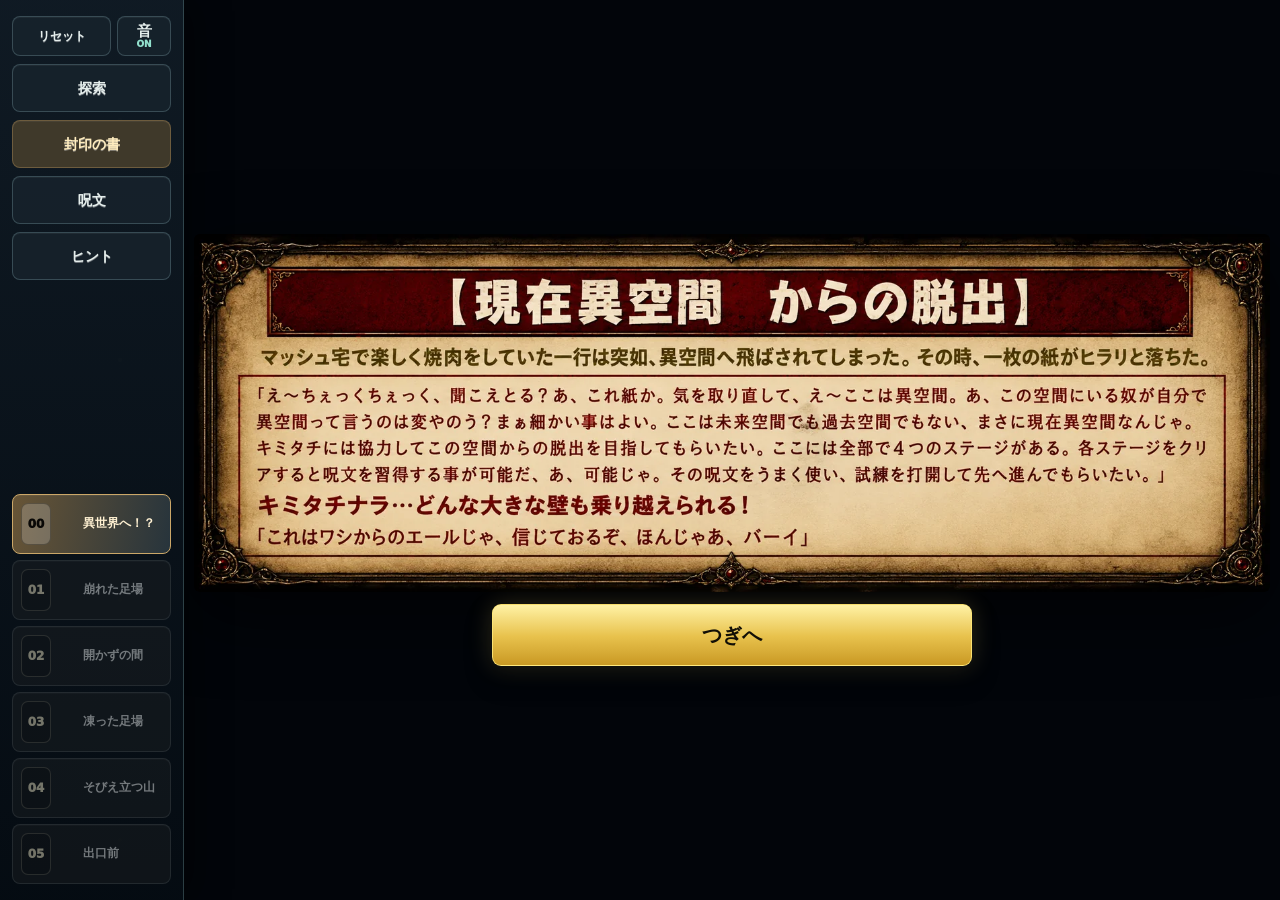
==== tanohama-improved/index.html @ d5783065 "Add improved Tanohama game at a separate Pages path" ====
<!doctype html>
<html lang="ja">
  <head>
    <meta charset="utf-8" />
    <meta name="viewport" content="width=device-width, initial-scale=1, viewport-fit=cover, interactive-widget=resizes-content" />
    <meta name="theme-color" content="#02050a" />
    <meta name="apple-mobile-web-app-capable" content="yes" />
    <meta name="apple-mobile-web-app-status-bar-style" content="black-translucent" />
    <script>
      (() => {
        const root = document.documentElement;
        const userAgent = navigator.userAgent || "";
        const isLineWebView = /(?:^|\s)Line\//i.test(userAgent) || /\bLIFF\b/i.test(userAgent);
        const isAppleMobile = /iPhone|iPad|iPod/i.test(userAgent)
          || (/Macintosh/i.test(userAgent) && navigator.maxTouchPoints > 1);
        const isAndroidMobile = /Android/i.test(userAgent);
        if (!isLineWebView && !isAppleMobile && !isAndroidMobile) return;

        root.classList.add("line-webview");
        root.classList.toggle("line-in-app", isLineWebView);
        const syncLineViewport = () => {
          const viewport = window.visualViewport;
          const width = Math.round(viewport?.width || window.innerWidth || root.clientWidth);
          const height = Math.round(viewport?.height || window.innerHeight || root.clientHeight);
          if (width > 0) root.style.setProperty("--app-width", `${width}px`);
          if (height > 0) root.style.setProperty("--app-height", `${height}px`);
        };

        syncLineViewport();
        window.addEventListener("resize", syncLineViewport, { passive: true });
        window.addEventListener("pageshow", syncLineViewport, { passive: true });
        window.addEventListener("orientationchange", () => {
          syncLineViewport();
          window.setTimeout(syncLineViewport, 240);
        }, { passive: true });
        window.visualViewport?.addEventListener("resize", syncLineViewport, { passive: true });
      })();
    </script>
    <title>田野浜謎解き - 異空間からの脱出</title>
    <link rel="stylesheet" href="./styles.css?v=improved-20261004-1" />
  <link rel="stylesheet" id="experienceStyles" href="./experience.css?v=improved-20261004-1" />
  <link rel="stylesheet" id="arrangementStyles" href="./arrangement.css?v=improved-20261004-1" />
    <link id="stage2ReferenceStyles" rel="stylesheet" href="./stage2-reference.css?v=improved-20261004-1" disabled>
    <link rel="icon" href="data:,">
  </head>
  <body>
    <div class="rotate-guard" aria-hidden="true">
      <div class="rotate-guard-inner">
        <span class="rotate-icon">📱</span>
        <strong>スマホを横向きにしてください</strong>
        <p>このゲームは横持ちでプレイする設計です。<br>端末を横に回転させると始まります。</p>
      </div>
    </div>
    <div class="ember-layer" aria-hidden="true"></div>
    <aside id="journeyMenu" class="side-menu" aria-label="左メニュー">
      <div class="side-menu-tools">
        <button id="menuReset" class="side-menu-button side-menu-command" type="button">リセット</button>
        <button id="menuSound" class="side-menu-button sound-toggle" type="button" aria-label="サウンドを切り替える" aria-pressed="true" title="BGMと効果音を切り替える"><span>音</span><small>ON</small></button>
      </div>
      <button id="menuProblem" class="side-menu-button side-menu-command" type="button">探索</button>
      <button id="menuSealBook" class="side-menu-button side-menu-command seal-book-button" type="button">封印の書</button>
      <button id="menuMagic" class="side-menu-button side-menu-command" type="button">呪文</button>
      <button id="menuHint" class="side-menu-button side-menu-command" type="button">ヒント</button>
      <nav id="sideStageNav" class="side-stage-nav" aria-label="ステージショートカット"></nav>
    </aside>

    <main class="phone-shell">
      <header class="topbar">
        <div>
          <h1 id="topTitle">異空間からの脱出</h1>
        </div>
      </header>

      <section class="status-strip" aria-live="polite">
        <div>
          <span class="label">進行</span>
          <strong id="stageCount">1 / 5</strong>
        </div>
        <div>
          <span class="label">呪文</span>
          <strong id="spellCount">0</strong>
        </div>
      </section>

      <nav id="stageNav" class="stage-nav" aria-label="ステージ"></nav>

      <section id="game" class="game-card"></section>
    </main>

    <dialog id="docDialog" class="doc-dialog">
      <div class="dialog-head">
        <strong id="docTitle">資料</strong>
        <button id="closeDoc" class="ghost-button" type="button">閉じる</button>
      </div>
      <img id="docImage" alt="謎解き資料の拡大画像" />
    </dialog>

    <dialog id="hintDialog" class="hint-dialog">
      <div class="dialog-head">
        <strong id="hintTitle">ヒント</strong>
        <button id="closeHint" class="ghost-button" type="button">閉じる</button>
      </div>
      <p id="hintBody"></p>
    </dialog>

    <script src="./app.js?v=improved-20261004-1"></script>
  </body>
</html>
---- tanohama-improved/styles.css ----
:root {
  color-scheme: dark;
  --bg: #08101c;
  --panel: rgba(9, 18, 32, 0.92);
  --panel-strong: #101a2b;
  --ink: #f6fbff;
  --muted: #9fb2c7;
  --line: rgba(125, 206, 255, 0.34);
  --blue: #29c7ff;
  --gold: #ffe879;
  --danger: #ff6b7e;
  --ok: #60f0ba;
  --paper: #f7f1df;
  --side-menu-w: 312px;
}

* {
  box-sizing: border-box;
}

html,
body {
  min-height: 100%;
  margin: 0;
}

html {
  background-color: #02050a;
}

body {
  background:
    radial-gradient(circle at 20% 5%, rgba(69, 197, 255, 0.18), transparent 28rem),
    radial-gradient(circle at 85% 16%, rgba(255, 232, 121, 0.12), transparent 24rem),
    linear-gradient(180deg, #06111f 0%, #08101c 58%, #02060c 100%);
  color: var(--ink);
  font-family: system-ui, -apple-system, BlinkMacSystemFont, "Segoe UI", sans-serif;
}

body::before {
  content: "";
  position: fixed;
  inset: 0;
  pointer-events: none;
  background-image:
    linear-gradient(rgba(55, 202, 255, 0.07) 1px, transparent 1px),
    linear-gradient(90deg, rgba(55, 202, 255, 0.06) 1px, transparent 1px);
  background-size: 18px 18px;
  mask-image: linear-gradient(to bottom, rgba(0, 0, 0, 0.8), transparent 76%);
}

button,
input {
  font: inherit;
}

button {
  color: inherit;
}

.phone-shell {
  width: min(100%, 760px);
  min-height: 100dvh;
  margin: 0 auto;
  padding: max(12px, env(safe-area-inset-top)) 12px max(20px, env(safe-area-inset-bottom));
}

.topbar {
  position: sticky;
  top: 0;
  z-index: 5;
  display: grid;
  grid-template-columns: minmax(0, 1fr) auto;
  gap: 10px;
  align-items: center;
  margin: -12px -12px 10px;
  padding: 12px;
  background: rgba(4, 9, 18, 0.92);
  border-bottom: 1px solid var(--line);
  backdrop-filter: blur(14px);
}

.eyebrow {
  margin: 0 0 2px;
  color: var(--gold);
  font-size: 12px;
  font-weight: 800;
  letter-spacing: 0;
}

h1 {
  margin: 0;
  font-size: 20px;
  line-height: 1.15;
}

.ghost-button,
.primary-button,
.option-button,
.spell-button {
  border: 1px solid var(--line);
  border-radius: 8px;
  background: rgba(11, 23, 40, 0.88);
  min-height: 42px;
  padding: 0 14px;
  font-weight: 800;
  text-decoration: none;
  display: inline-flex;
  align-items: center;
  justify-content: center;
}

.ghost-button:active,
.primary-button:active,
.option-button:active,
.spell-button:active {
  transform: translateY(1px);
}

.primary-button {
  width: 100%;
  border-color: rgba(255, 232, 121, 0.86);
  color: #07101d;
  background: linear-gradient(180deg, #fff0a8, #e4bd42);
}

.status-strip {
  display: grid;
  grid-template-columns: 1fr 1fr;
  gap: 8px;
  margin-bottom: 10px;
}

.status-strip > div {
  border: 1px solid var(--line);
  border-radius: 8px;
  background: rgba(7, 15, 28, 0.78);
  padding: 10px 12px;
}

.label {
  display: block;
  color: var(--muted);
  font-size: 12px;
  font-weight: 700;
}

.stage-nav {
  display: grid;
  grid-template-columns: repeat(5, 1fr);
  gap: 6px;
  margin-bottom: 10px;
}

.stage-dot {
  min-height: 36px;
  border: 1px solid rgba(125, 206, 255, 0.25);
  border-radius: 8px;
  background: rgba(5, 12, 23, 0.75);
  color: var(--muted);
  font-size: 12px;
  font-weight: 900;
}

.stage-dot.is-current {
  border-color: var(--gold);
  color: var(--gold);
  box-shadow: 0 0 18px rgba(255, 232, 121, 0.28);
}

.stage-dot.is-done {
  border-color: rgba(96, 240, 186, 0.68);
  color: var(--ok);
}

.stage-dot:disabled,
.stage-dot.is-locked {
  cursor: not-allowed;
  opacity: 0.45;
  filter: grayscale(0.55) saturate(0.75);
  box-shadow: none;
}

.game-card {
  position: relative;
  overflow: hidden;
  border: 1px solid var(--line);
  border-radius: 10px;
  min-height: 620px;
  background:
    radial-gradient(circle at 50% -10%, rgba(55, 202, 255, 0.2), transparent 22rem),
    linear-gradient(180deg, rgba(15, 29, 51, 0.92), rgba(3, 8, 15, 0.95));
  box-shadow: 0 24px 70px rgba(0, 0, 0, 0.38);
}

.game-card::before {
  content: "";
  position: absolute;
  inset: 0;
  pointer-events: none;
  background:
    linear-gradient(transparent 0 96%, rgba(255, 255, 255, 0.06) 97%),
    linear-gradient(90deg, transparent 0 96%, rgba(255, 255, 255, 0.04) 97%);
  background-size: 14px 14px;
  opacity: 0.45;
}

.stage-panel {
  position: relative;
  z-index: 1;
  padding: 16px;
}

.stage-title {
  display: flex;
  align-items: baseline;
  justify-content: space-between;
  gap: 12px;
  margin-bottom: 10px;
}

.stage-title h2 {
  margin: 0;
  font-size: 21px;
}

.tag {
  border: 1px solid rgba(255, 232, 121, 0.5);
  border-radius: 999px;
  color: var(--gold);
  padding: 4px 9px;
  font-size: 12px;
  font-weight: 900;
  white-space: nowrap;
}

.mission {
  margin: 0 0 14px;
  color: #dcecff;
  line-height: 1.65;
  font-weight: 700;
}

.problem-section {
  border: 1px solid rgba(255, 232, 121, 0.38);
  border-radius: 10px;
  background:
    linear-gradient(180deg, rgba(255, 232, 121, 0.08), rgba(5, 12, 23, 0.5)),
    rgba(5, 12, 23, 0.72);
  padding: 10px;
  margin: 12px 0;
}

.section-head {
  display: flex;
  align-items: center;
  justify-content: space-between;
  gap: 12px;
  margin-bottom: 8px;
}

.section-head strong {
  color: var(--gold);
  font-size: 14px;
}

.section-head span {
  color: var(--muted);
  font-size: 12px;
  font-weight: 800;
}

.problem-list {
  display: grid;
  gap: 10px;
}

.problem-card {
  width: 100%;
  border: 1px solid rgba(255, 232, 121, 0.42);
  border-radius: 8px;
  overflow: hidden;
  padding: 0;
  background: #f5efd9;
  color: #162033;
  text-align: left;
  box-shadow: 0 12px 30px rgba(0, 0, 0, 0.28);
}

.problem-card img {
  display: block;
  width: 100%;
  background: #f5efd9;
}

.source-image-problem {
  background: rgba(5, 12, 23, 0.78);
}

.source-problem-image-wrap {
  display: block;
  width: 100%;
  overflow: auto;
  border: 1px solid rgba(255, 232, 121, 0.42);
  border-radius: 8px;
  padding: 0;
  background: #fff;
  cursor: zoom-in;
}

.source-problem-image-wrap img {
  display: block;
  width: 100%;
  min-width: min(760px, 100%);
  height: auto;
  background: #fff;
}

.solution-section {
  border-color: rgba(255, 92, 92, 0.58);
}

.solution-image-wrap {
  box-shadow: 0 0 0 1px rgba(255, 92, 92, 0.18);
}

.problem-card span {
  display: flex;
  align-items: center;
  justify-content: space-between;
  min-height: 36px;
  padding: 7px 10px;
  background: #fff7d8;
  font-size: 13px;
  font-weight: 950;
}

.text-problem {
  background:
    linear-gradient(180deg, rgba(255, 232, 121, 0.1), rgba(5, 12, 23, 0.58)),
    rgba(5, 12, 23, 0.82);
}

.problem-paper {
  border: 1px solid rgba(22, 32, 51, 0.22);
  border-radius: 8px;
  background: #fff7dd;
  color: #172033;
  padding: 14px;
  box-shadow: 0 12px 30px rgba(0, 0, 0, 0.24);
}

.problem-paper h3 {
  margin: 0 0 6px;
  color: #101827;
  font-size: 26px;
  line-height: 1.15;
}

.problem-subtitle {
  margin: 0 0 10px;
  border-left: 5px solid #cf3b47;
  padding-left: 10px;
  color: #111827;
  font-size: 18px;
  font-weight: 950;
}

.problem-rule,
.problem-prompt,
.problem-hint,
.spell-note {
  margin: 9px 0;
  line-height: 1.65;
  font-size: 14px;
  font-weight: 800;
}

.problem-rule {
  border: 1px dashed rgba(17, 24, 39, 0.38);
  border-radius: 8px;
  background: rgba(255, 255, 255, 0.62);
  padding: 10px;
}

.problem-prompt {
  color: #1f2937;
}

.problem-hint {
  color: #8b1f2b;
}

.problem-shop,
.problem-sequence {
  margin: 10px 0;
  padding: 0;
  list-style: none;
  display: grid;
  gap: 7px;
}

.problem-list-title {
  margin: 10px 0 6px;
  color: #8b1f2b;
  font-size: 14px;
  font-weight: 950;
}

.problem-shop li,
.problem-sequence li {
  border: 1px solid rgba(17, 24, 39, 0.18);
  border-radius: 8px;
  background: rgba(255, 255, 255, 0.58);
  padding: 9px 10px;
  color: #172033;
  font-size: 13px;
  font-weight: 850;
  line-height: 1.45;
}

.problem-blanks {
  display: flex;
  flex-wrap: wrap;
  gap: 6px;
  margin: 12px 0;
}

.problem-blanks span {
  display: grid;
  place-items: center;
  min-width: 38px;
  min-height: 38px;
  border: 2px solid #1f2937;
  background: #f9fafb;
  color: #111827;
  font-size: 18px;
  font-weight: 950;
}

.problem-blanks span:empty::after {
  content: "?";
  color: rgba(17, 24, 39, 0.25);
}

.spell-note {
  border-top: 2px solid rgba(207, 59, 71, 0.7);
  padding-top: 9px;
  color: #a21f2d;
}

.scene {
  position: relative;
  height: 248px;
  margin-bottom: 14px;
  border: 1px solid rgba(41, 199, 255, 0.38);
  border-radius: 10px;
  overflow: hidden;
  background:
    radial-gradient(circle at 50% 32%, rgba(41, 199, 255, 0.22), transparent 10rem),
    linear-gradient(180deg, #172a42 0%, #091525 56%, #04080e 100%);
}

.source-scene {
  height: auto;
  min-height: 0;
  padding: 0;
  overflow: visible;
  border-color: rgba(255, 232, 121, 0.42);
  background: linear-gradient(180deg, #1a1420 0%, #09101c 100%);
  color: #111827;
}

.stage-two-background-only {
  position: absolute;
  inset: 0;
  width: 100%;
  height: 100%;
  background: #02050a;
  overflow: hidden;
}

.stage-two-background-only img {
  display: block;
  width: 100%;
  height: 100%;
  object-fit: cover;
}

.stage-two-text-problem {
  margin-top: 14px;
}

.path-stage-background-only {
  position: relative;
  width: 100%;
  min-height: 100dvh;
  padding: 0;
  overflow: hidden;
  background: #02050a;
}

.path-stage-background-only .stage-world {
  height: 100dvh;
  background: #02050a;
}

.path-stage-background-only .stage-bg-art {
  display: block;
  width: 100%;
  height: 100%;
  object-fit: contain;
  object-position: center center;
  filter: saturate(0.96) contrast(1.04) brightness(0.9);
}

.path-stage-background-only .art-vignette {
  background:
    linear-gradient(180deg, rgba(0, 0, 0, 0.02), rgba(0, 0, 0, 0.44) 78%, rgba(0, 0, 0, 0.82)),
    radial-gradient(circle at 50% 50%, transparent 28%, rgba(0, 0, 0, 0.28) 78%);
}

.case-sheet {
  width: 100%;
  padding: 12px;
  border-radius: 9px;
  background:
    linear-gradient(180deg, rgba(255, 253, 242, 0.98), rgba(245, 236, 205, 0.98)),
    #fffdf2;
  color: #111827;
  box-shadow:
    inset 0 0 0 1px rgba(17, 24, 39, 0.16),
    0 18px 42px rgba(0, 0, 0, 0.34);
}

.case-prologue {
  border: 2px solid #151515;
  background: #fffaf0;
}

.case-title {
  background: #9d1111;
  color: #fff;
  text-align: center;
  font-size: clamp(22px, 6vw, 34px);
  font-weight: 950;
  line-height: 1.15;
  padding: 8px 6px;
}

.case-prologue p {
  margin: 8px 10px 4px;
  color: #777600;
  font-size: 13px;
  font-weight: 900;
  line-height: 1.45;
}

.case-prologue blockquote {
  margin: 8px 10px 10px;
  border: 1px solid #d6b6a4;
  background: #fff5e2;
  color: #8b260e;
  padding: 9px 10px;
  font-size: 13px;
  font-weight: 850;
  line-height: 1.55;
}

.spell-rule-card {
  margin-top: 10px;
  border: 1px solid #243b7a;
  background: #f5f8ff;
  color: #09155a;
  padding: 10px;
}

.spell-rule-card strong {
  display: block;
  margin-bottom: 5px;
  font-size: 14px;
  font-weight: 950;
}

.spell-rule-card ul {
  margin: 0;
  padding-left: 18px;
}

.spell-rule-card li {
  margin: 3px 0;
  font-size: 13px;
  font-weight: 850;
  line-height: 1.45;
}

.case-stage-grid {
  display: grid;
  grid-template-columns: 1fr;
  gap: 12px;
  margin-top: 12px;
}

.case-stage {
  border: 2px solid #111827;
  border-radius: 8px;
  background: #fffdf2;
  overflow: hidden;
}

.case-stage.current-case {
  box-shadow: 0 0 0 3px rgba(157, 17, 17, 0.1);
}

.case-stage-head {
  display: grid;
  gap: 4px;
  padding: 10px;
  background: #111827;
  color: #fff;
}

.case-stage-head span {
  color: #ffe879;
  font-size: 13px;
  font-weight: 950;
}

.case-stage-head strong {
  font-size: clamp(18px, 5vw, 24px);
  line-height: 1.2;
}

.readable-diagram {
  position: relative;
  height: 190px;
  margin: 12px 10px 8px;
  border: 1px solid #d6d0bd;
  border-radius: 8px;
  background:
    linear-gradient(rgba(17, 24, 39, 0.05) 1px, transparent 1px),
    linear-gradient(90deg, rgba(17, 24, 39, 0.04) 1px, transparent 1px),
    #faf6e8;
  background-size: 18px 18px;
}

.diagram-label {
  position: absolute;
  z-index: 2;
  border: 1px solid #111827;
  border-radius: 999px;
  background: #fff;
  color: #111827;
  padding: 4px 8px;
  font-size: 12px;
  font-weight: 950;
  box-shadow: 0 2px 0 rgba(0, 0, 0, 0.12);
}

.left-label {
  left: 12px;
  top: 12px;
}

.center-label {
  left: 50%;
  top: 12px;
  transform: translateX(-50%);
}

.right-label {
  right: 12px;
  top: 12px;
}

.diagram-platform {
  position: absolute;
  bottom: 48px;
  height: 34px;
  background: #050505;
  box-shadow: 0 8px 0 rgba(0, 0, 0, 0.12);
}

.diagram-platform.left {
  left: 8%;
  width: 36%;
}

.diagram-platform.right {
  right: 8%;
  width: 36%;
}

.diagram-gap {
  position: absolute;
  left: 44%;
  bottom: 20px;
  width: 12%;
  height: 66px;
  border: 3px solid #777;
  border-top: 0;
  background: #fffdf2;
}

.diagram-person {
  position: absolute;
  left: 23%;
  bottom: 82px;
  width: 34px;
  height: 66px;
}

.diagram-person::before,
.diagram-runner::before {
  content: "";
  position: absolute;
  left: 11px;
  top: 0;
  width: 15px;
  height: 15px;
  border-radius: 50%;
  background: #000;
}

.diagram-person::after {
  content: "";
  position: absolute;
  left: 16px;
  top: 15px;
  width: 5px;
  height: 38px;
  background: #000;
  box-shadow:
    -13px 13px 0 -1px #000,
    13px 13px 0 -1px #000,
    -8px 38px 0 -1px #000,
    8px 38px 0 -1px #000;
}

.door-diagram {
  height: 190px;
}

.large-door {
  height: 260px;
}

.diagram-door {
  position: absolute;
  right: 24%;
  bottom: 34px;
  width: 74px;
  height: 116px;
  background: #050505;
  border: 2px solid #050505;
}

.large-door .diagram-door {
  right: 28%;
  width: 98px;
  height: 154px;
}

.diagram-door::after {
  content: "";
  position: absolute;
  right: 10px;
  top: 48%;
  width: 8px;
  height: 8px;
  border-radius: 50%;
  background: #fff;
}

.diagram-runner {
  position: absolute;
  left: 24%;
  bottom: 52px;
  width: 48px;
  height: 64px;
}

.large-door .diagram-runner {
  bottom: 72px;
}

.diagram-runner::after {
  content: "";
  position: absolute;
  left: 15px;
  top: 15px;
  width: 5px;
  height: 34px;
  background: #000;
  transform: rotate(24deg);
  box-shadow:
    -15px 16px 0 -1px #000,
    17px 19px 0 -1px #000,
    -10px 42px 0 -1px #000,
    15px 42px 0 -1px #000;
}

.stone-panel {
  display: flex;
  flex-wrap: wrap;
  align-items: center;
  gap: 8px;
  margin: 10px;
}

.stone-label {
  color: #111827;
  font-size: 13px;
  font-weight: 950;
}

.stone-panel .stone-slots {
  margin: 0;
}

.spell-card {
  margin: 10px;
  border: 2px solid #cf2f2f;
  border-radius: 8px;
  background: #fff;
  color: #cf2f2f;
  padding: 10px;
}

.spell-card .spell-status {
  display: inline-flex;
  border-radius: 999px;
  background: #111827;
  color: #ffe879;
  padding: 3px 8px;
  font-size: 11px;
  font-weight: 950;
}

.spell-card strong {
  display: block;
  margin-top: 6px;
  font-size: 20px;
  font-weight: 950;
}

.spell-card p {
  margin: 5px 0 0;
  color: #111827;
  font-size: 13px;
  font-weight: 850;
  line-height: 1.45;
}

.muted-spell {
  border-style: dashed;
}

.trial-copy {
  margin: 0 10px 10px;
  color: #111827;
  font-size: 16px;
  font-weight: 950;
}

.single-stage-sheet {
  max-width: 720px;
  margin: 0 auto;
}

.source-sheet {
  width: 100%;
  min-height: 500px;
  border: 2px solid #111827;
  background: #fffdf2;
  padding: 10px 12px 12px;
  font-family: system-ui, -apple-system, "Segoe UI", sans-serif;
  color: #111827;
  box-shadow: 0 8px 22px rgba(0, 0, 0, 0.22);
}

.source-sheet-single {
  max-width: 720px;
  margin: 0 auto;
}

.source-title {
  background: #8f1111;
  color: #fff;
  border: 2px solid #111827;
  text-align: center;
  font-weight: 950;
  font-size: clamp(18px, 4.2vw, 30px);
  line-height: 1.15;
  padding: 6px;
  letter-spacing: 0;
}

.source-lead {
  margin: 6px 0 4px;
  color: #7b7b00;
  font-size: 12px;
  font-weight: 900;
  line-height: 1.35;
}

.source-message {
  margin: 5px 0;
  border: 1px solid #d6a8a8;
  background: #fff8e8;
  color: #9a250f;
  padding: 6px;
  font-size: 11px;
  font-weight: 850;
  line-height: 1.35;
}

.source-rule {
  margin: 6px 0 10px;
  color: #09155a;
  font-size: 11px;
  font-weight: 900;
  line-height: 1.35;
}

.original-flow {
  display: grid;
  grid-template-columns: minmax(0, 1fr) 30px minmax(0, 1fr);
  gap: 10px;
  align-items: start;
}

.original-stage {
  min-width: 0;
  text-align: center;
}

.original-stage h4 {
  margin: 0 0 6px;
  color: #111827;
  font-size: clamp(24px, 7vw, 42px);
  line-height: 1;
  font-weight: 950;
}

.stage-caption-red {
  margin: 0 0 4px;
  color: #c82121;
  font-size: clamp(16px, 4.5vw, 26px);
  line-height: 1.1;
  font-weight: 900;
}

.flow-arrow {
  color: #111827;
  font-size: 34px;
  font-weight: 950;
  align-self: center;
}

.trial-art {
  position: relative;
  height: 118px;
  margin: 0 auto 4px;
  background: #fffdf2;
}

.hole-trial {
  max-width: 300px;
}

.black-platform {
  position: absolute;
  bottom: 28px;
  height: 34px;
  background: #000;
}

.platform-a {
  left: 6%;
  width: 38%;
}

.platform-b {
  right: 6%;
  width: 38%;
}

.pit-outline {
  position: absolute;
  left: 43%;
  bottom: 0;
  width: 14%;
  height: 44px;
  border: 2px solid #999;
  border-top: 0;
  background: #fffdf2;
}

.stickman {
  position: absolute;
  left: 28%;
  bottom: 62px;
  width: 30px;
  height: 48px;
}

.stickman::before,
.runman::before {
  content: "";
  position: absolute;
  left: 10px;
  top: 0;
  width: 12px;
  height: 12px;
  border-radius: 50%;
  background: #000;
}

.stickman::after {
  content: "";
  position: absolute;
  left: 14px;
  top: 12px;
  width: 4px;
  height: 30px;
  background: #000;
  box-shadow:
    -10px 10px 0 -1px #000,
    10px 10px 0 -1px #000,
    -7px 30px 0 -1px #000,
    7px 30px 0 -1px #000;
}

.door-trial {
  max-width: 260px;
  height: 112px;
}

.door-trial.large {
  height: 160px;
}

.door-shape {
  position: absolute;
  left: 50%;
  bottom: 12px;
  width: 58px;
  height: 86px;
  background: #000;
}

.door-trial.large .door-shape {
  width: 82px;
  height: 122px;
}

.door-shape::after {
  content: "";
  position: absolute;
  right: 8px;
  top: 42%;
  width: 7px;
  height: 7px;
  border-radius: 50%;
  background: #fff;
}

.runman {
  position: absolute;
  left: 28%;
  bottom: 22px;
  width: 42px;
  height: 50px;
}

.runman::after {
  content: "";
  position: absolute;
  left: 12px;
  top: 12px;
  width: 4px;
  height: 28px;
  background: #000;
  transform: rotate(24deg);
  box-shadow:
    -12px 13px 0 -1px #000,
    13px 15px 0 -1px #000,
    -8px 31px 0 -1px #000,
    13px 31px 0 -1px #000;
}

.trial-text {
  margin: 0 0 6px;
  color: #111827;
  font-size: 14px;
  font-weight: 950;
  line-height: 1.25;
}

.stone-slots {
  display: inline-grid;
  grid-template-columns: repeat(4, 34px);
  border: 1px solid #6b7280;
  background: #d8e2ce;
}

.stone-slots.six {
  grid-template-columns: repeat(6, 28px);
}

.stone-slots span {
  display: grid;
  place-items: center;
  min-height: 32px;
  border-left: 1px solid #6b7280;
  color: #111827;
  font-size: 17px;
  font-weight: 900;
}

.stone-slots span:first-child {
  border-left: 0;
}

.stone-slots span:empty::after,
.spell-name-blank::after {
  content: "?";
  color: rgba(17, 24, 39, 0.28);
}

.spell-frame {
  margin-top: 8px;
  border: 2px solid #cf2f2f;
  background: #fff;
  color: #cf2f2f;
  padding: 5px 6px;
  font-size: 11px;
  font-weight: 950;
  line-height: 1.35;
  text-align: left;
}

.spell-frame strong,
.spell-frame em,
.spell-frame small {
  display: block;
  font-style: normal;
}

.spell-frame small {
  color: #111827;
}

@media (min-width: 720px) {
  .case-stage-grid {
    grid-template-columns: minmax(0, 1.12fr) minmax(0, 0.88fr);
  }
}

.scene-caption {
  position: absolute;
  left: 10px;
  right: 10px;
  top: 10px;
  z-index: 2;
  border: 1px solid rgba(255, 232, 121, 0.36);
  border-radius: 8px;
  background: rgba(4, 9, 18, 0.74);
  color: #f8f1ba;
  padding: 7px 9px;
  font-size: 12px;
  font-weight: 850;
  line-height: 1.45;
}

.void-grid {
  position: absolute;
  inset: 0;
  background-image:
    linear-gradient(rgba(125, 206, 255, 0.12) 1px, transparent 1px),
    linear-gradient(90deg, rgba(125, 206, 255, 0.08) 1px, transparent 1px);
  background-size: 24px 24px;
  transform: perspective(380px) rotateX(58deg) translateY(80px);
  transform-origin: bottom;
  opacity: 0.7;
}

.platform {
  position: absolute;
  bottom: 44px;
  width: 34%;
  height: 32px;
  border-top: 2px solid rgba(255, 232, 121, 0.8);
  background: linear-gradient(180deg, #2a3548, #0a111c);
  box-shadow: 0 16px 28px rgba(0, 0, 0, 0.45);
}

.platform.left {
  left: 8%;
}

.platform.right {
  right: 8%;
}

.gap {
  position: absolute;
  left: 44%;
  bottom: 30px;
  width: 12%;
  height: 64px;
  background: radial-gradient(ellipse at center, rgba(0, 0, 0, 0.86), transparent 72%);
}

.stone-card {
  position: absolute;
  left: 50%;
  top: 58px;
  transform: translateX(-50%) rotate(-2deg);
  width: 132px;
  height: 62px;
  display: grid;
  place-items: center;
  border: 2px solid #cf3b47;
  background: #fff8e1;
  color: #111827;
  font-weight: 950;
  box-shadow: 0 10px 28px rgba(0, 0, 0, 0.35);
}

.avatar {
  position: absolute;
  left: 19%;
  bottom: 78px;
  width: 28px;
  height: 46px;
  border-radius: 999px 999px 8px 8px;
  background: linear-gradient(180deg, #ecf8ff 0 20%, #283a50 21% 72%, #07111d 73%);
  box-shadow: 0 0 16px rgba(41, 199, 255, 0.45);
}

.avatar::before {
  content: "";
  position: absolute;
  left: 7px;
  top: -13px;
  width: 14px;
  height: 14px;
  border-radius: 50%;
  background: #e9f3ff;
}

.corridor-wall {
  position: absolute;
  left: 8%;
  right: 8%;
  top: 28px;
  display: grid;
  grid-template-columns: repeat(11, 1fr);
  gap: 4px;
  transform: perspective(360px) rotateX(8deg);
}

.corridor-wall span {
  display: grid;
  place-items: center;
  height: 54px;
  border: 1px solid rgba(255, 232, 121, 0.5);
  background: rgba(255, 255, 255, 0.08);
  color: rgba(246, 251, 255, 0.9);
  font-weight: 950;
  animation: pathGlow 2.4s infinite;
  animation-delay: calc(var(--i) * 0.08s);
}

.hidden-door {
  position: absolute;
  right: 18%;
  bottom: 44px;
  width: 68px;
  height: 112px;
  border: 2px solid rgba(41, 199, 255, 0.52);
  border-bottom: 0;
  background: linear-gradient(180deg, rgba(41, 199, 255, 0.14), rgba(0, 0, 0, 0.58));
}

.corridor-avatar {
  left: 22%;
}

@keyframes pathGlow {
  0%,
  100% {
    box-shadow: none;
  }
  50% {
    box-shadow: 0 0 18px rgba(255, 232, 121, 0.35);
  }
}

.ice-bridge {
  position: absolute;
  left: 15%;
  right: 15%;
  bottom: 46px;
  height: 30px;
  border-radius: 999px;
  background: linear-gradient(90deg, rgba(157, 229, 255, 0.3), rgba(235, 251, 255, 0.98), rgba(157, 229, 255, 0.3));
  box-shadow: 0 0 32px rgba(157, 229, 255, 0.42);
}

.shop-shelf {
  position: absolute;
  left: 11%;
  top: 28px;
  width: 180px;
  height: 74px;
  border: 1px solid rgba(255, 232, 121, 0.5);
  background:
    linear-gradient(90deg, transparent 24%, rgba(255, 232, 121, 0.35) 25% 26%, transparent 27% 49%, rgba(255, 232, 121, 0.35) 50% 51%, transparent 52% 74%, rgba(255, 232, 121, 0.35) 75% 76%, transparent 77%),
    linear-gradient(180deg, rgba(255, 232, 121, 0.12), rgba(255, 232, 121, 0.03));
}

.ice-block {
  position: absolute;
  width: 62px;
  height: 62px;
  border-radius: 10px;
  background: linear-gradient(135deg, #eaffff, #75cfff);
  opacity: 0.72;
  transform: rotate(9deg);
}

.block-a {
  right: 22%;
  bottom: 78px;
}

.block-b {
  right: 10%;
  bottom: 112px;
  transform: rotate(-14deg);
}

.ice-avatar {
  left: 12%;
  bottom: 82px;
}

.time-core {
  position: absolute;
  left: 50%;
  top: 50%;
  width: 104px;
  height: 104px;
  border-radius: 50%;
  transform: translate(-50%, -50%);
  background:
    radial-gradient(circle, #fff6b1 0 12%, #35d2ff 13% 30%, #254a8d 31% 62%, transparent 63%),
    conic-gradient(from 30deg, rgba(255, 232, 121, 0.2), rgba(41, 199, 255, 0.38), rgba(96, 240, 186, 0.28), rgba(255, 232, 121, 0.2));
  box-shadow: 0 0 45px rgba(41, 199, 255, 0.55);
  animation: coreSpin 5s linear infinite;
}

.dial {
  position: absolute;
  width: 58px;
  height: 58px;
  border-radius: 50%;
  border: 2px solid rgba(255, 232, 121, 0.6);
  background: rgba(0, 0, 0, 0.2);
}

.dial::after {
  content: "";
  position: absolute;
  left: 27px;
  top: 8px;
  width: 3px;
  height: 22px;
  background: var(--gold);
  transform-origin: bottom;
}

.dial-a {
  left: 16%;
  top: 25%;
}

.dial-b {
  right: 18%;
  top: 24%;
}

.dial-c {
  left: 50%;
  bottom: 20px;
  transform: translateX(-50%);
}

.time-beam {
  position: absolute;
  left: 12%;
  right: 12%;
  top: 50%;
  height: 2px;
  background: linear-gradient(90deg, transparent, rgba(41, 199, 255, 0.9), transparent);
}

@keyframes coreSpin {
  to {
    transform: translate(-50%, -50%) rotate(360deg);
  }
}

.exit-portal {
  position: absolute;
  right: 12%;
  top: 34px;
  width: 86px;
  height: 150px;
  border-radius: 50% 50% 8px 8px;
  background: radial-gradient(ellipse at center, rgba(255, 255, 255, 0.88), rgba(41, 199, 255, 0.26) 48%, rgba(0, 0, 0, 0.55) 65%);
  box-shadow: 0 0 42px rgba(41, 199, 255, 0.52);
}

.beast {
  position: absolute;
  right: 28%;
  top: 54px;
  width: 92px;
  height: 86px;
  border-radius: 56% 44% 48% 52%;
  background:
    radial-gradient(circle at 36% 34%, #101827 0 4px, transparent 5px),
    radial-gradient(circle at 62% 36%, #101827 0 4px, transparent 5px),
    linear-gradient(135deg, #f5fbff, #9aa9b7 52%, #1d2635 53%);
  box-shadow: 0 0 28px rgba(255, 107, 126, 0.5);
  animation: bossBreath 1.8s ease-in-out infinite;
}

.spell-lane {
  position: absolute;
  left: 18%;
  right: 30%;
  bottom: 82px;
  height: 4px;
  background: linear-gradient(90deg, rgba(255, 232, 121, 0.92), rgba(255, 107, 126, 0.2));
  box-shadow: 0 0 20px rgba(255, 232, 121, 0.45);
}

.boss-avatar {
  left: 14%;
  bottom: 84px;
}

.answer-box,
.boss-box {
  border: 1px solid rgba(125, 206, 255, 0.36);
  border-radius: 8px;
  background: rgba(5, 12, 23, 0.76);
  padding: 12px;
}

.answer-box label {
  display: block;
  color: var(--gold);
  font-size: 13px;
  font-weight: 900;
  margin-bottom: 8px;
}

.answer-row {
  display: grid;
  grid-template-columns: 1fr auto;
  gap: 8px;
}

.answer-row input {
  min-width: 0;
  border: 1px solid rgba(125, 206, 255, 0.42);
  border-radius: 8px;
  background: rgba(255, 255, 255, 0.08);
  color: var(--ink);
  min-height: 48px;
  padding: 0 12px;
  font-weight: 900;
}

.answer-row input:focus {
  outline: 2px solid rgba(41, 199, 255, 0.42);
}

.hint-row {
  display: grid;
  grid-template-columns: 1fr 1fr;
  gap: 8px;
  margin-top: 10px;
}

.note {
  min-height: 24px;
  margin: 10px 0 0;
  color: var(--muted);
  font-size: 13px;
  line-height: 1.55;
}

.note.is-error {
  color: var(--danger);
}

.note.is-ok {
  color: var(--ok);
}

.brief-card {
  border: 1px solid rgba(255, 232, 121, 0.48);
  border-radius: 8px;
  background: rgba(255, 232, 121, 0.08);
  padding: 12px;
  margin: 12px 0;
}

.brief-card strong {
  display: block;
  color: var(--gold);
  font-size: 14px;
  margin-bottom: 8px;
}

.brief-card p {
  margin: 6px 0;
  color: #f3f8ff;
  font-size: 14px;
  line-height: 1.6;
  font-weight: 750;
}

.play-box {
  border: 1px solid rgba(125, 206, 255, 0.36);
  border-radius: 8px;
  background: rgba(5, 12, 23, 0.76);
  padding: 12px;
}

.slot-row {
  display: grid;
  grid-template-columns: repeat(6, minmax(0, 1fr));
  gap: 7px;
  margin-bottom: 10px;
}

.slot {
  min-height: 52px;
  border: 1px solid rgba(255, 232, 121, 0.55);
  border-radius: 8px;
  background: rgba(255, 232, 121, 0.08);
  color: var(--gold);
  font-size: 22px;
  font-weight: 950;
}

.tile-grid {
  display: grid;
  grid-template-columns: repeat(5, minmax(0, 1fr));
  gap: 7px;
}

.tile {
  min-height: 50px;
  border: 1px solid rgba(125, 206, 255, 0.44);
  border-radius: 8px;
  background: linear-gradient(180deg, rgba(23, 43, 68, 0.95), rgba(7, 16, 29, 0.95));
  color: var(--ink);
  font-size: 20px;
  font-weight: 950;
}

.control-row {
  display: grid;
  grid-template-columns: 1fr 1.4fr;
  gap: 8px;
  margin-top: 10px;
}

.item-grid {
  display: grid;
  grid-template-columns: repeat(2, minmax(0, 1fr));
  gap: 9px;
}

.item-card {
  min-height: 132px;
  border: 1px solid rgba(125, 206, 255, 0.42);
  border-radius: 8px;
  background: linear-gradient(180deg, rgba(20, 37, 58, 0.96), rgba(6, 15, 27, 0.96));
  color: var(--ink);
  padding: 10px;
  text-align: left;
}

.item-card strong,
.item-card small {
  display: block;
}

.item-card strong {
  margin-top: 8px;
  font-size: 15px;
}

.item-card small {
  margin-top: 5px;
  color: var(--muted);
  font-weight: 750;
  line-height: 1.35;
}

.item-icon {
  display: block;
  width: 48px;
  height: 48px;
  border-radius: 12px;
  background: rgba(255, 255, 255, 0.08);
  position: relative;
}

.icon-flame {
  background: radial-gradient(circle at 58% 62%, #fff6a3 0 9px, #ff8a2a 10px 20px, #c92036 21px 26px, transparent 27px);
}

.icon-sword::before {
  content: "";
  position: absolute;
  left: 22px;
  top: 5px;
  width: 5px;
  height: 34px;
  background: #dff7ff;
  transform: rotate(42deg);
}

.icon-boots::before,
.icon-boots::after {
  content: "";
  position: absolute;
  bottom: 11px;
  width: 20px;
  height: 12px;
  border-radius: 10px 4px 4px 5px;
  background: #c98743;
}

.icon-boots::before {
  left: 6px;
}

.icon-boots::after {
  right: 6px;
}

.icon-broom::before {
  content: "";
  position: absolute;
  left: 23px;
  top: 4px;
  width: 4px;
  height: 38px;
  background: #c98743;
  transform: rotate(38deg);
}

.time-console {
  border: 1px solid rgba(96, 240, 186, 0.42);
  border-radius: 8px;
  background: #08131f;
  padding: 12px;
}

.console-screen {
  border: 1px solid rgba(96, 240, 186, 0.38);
  border-radius: 6px;
  background: rgba(96, 240, 186, 0.08);
  color: var(--ok);
  padding: 10px;
  font-weight: 950;
  text-align: center;
}

.console-lamps {
  display: flex;
  justify-content: center;
  gap: 12px;
  padding-top: 12px;
}

.lamp {
  width: 18px;
  height: 18px;
  border-radius: 50%;
  box-shadow: 0 0 18px currentColor;
}

.lamp.blue {
  color: #33b8ff;
  background: #33b8ff;
}

.lamp.green {
  color: #5df2a3;
  background: #5df2a3;
}

.lamp.yellow {
  color: #ffe879;
  background: #ffe879;
}

.answer-form {
  display: grid;
  grid-template-columns: 1fr auto;
  gap: 8px;
  margin-top: 10px;
}

.answer-form input {
  min-width: 0;
  border: 1px solid rgba(125, 206, 255, 0.42);
  border-radius: 8px;
  background: rgba(255, 255, 255, 0.08);
  color: var(--ink);
  min-height: 48px;
  padding: 0 12px;
  font-weight: 900;
}

.spell-ledger {
  display: flex;
  flex-wrap: wrap;
  gap: 7px;
  margin-top: 14px;
}

.spell-chip {
  border: 1px solid rgba(96, 240, 186, 0.55);
  border-radius: 999px;
  color: var(--ok);
  background: rgba(16, 44, 42, 0.7);
  padding: 6px 10px;
  font-size: 12px;
  font-weight: 900;
}

.stage-actions {
  display: grid;
  grid-template-columns: 1fr;
  gap: 8px;
  margin-top: 14px;
}

.premium-stage {
  display: grid;
  gap: 18px;
  padding: 16px;
}

.stage-one-redesign {
  background:
    radial-gradient(circle at 50% 0%, rgba(255, 232, 121, 0.12), transparent 18rem),
    linear-gradient(180deg, rgba(9, 18, 32, 0.92), rgba(2, 6, 12, 0.98));
}

.stage-hero {
  display: grid;
  grid-template-columns: 1fr auto;
  gap: 16px;
  align-items: end;
  padding: 2px 2px 0;
}

.stage-kicker {
  display: inline-flex;
  margin-bottom: 8px;
  color: var(--gold);
  font-size: 12px;
  font-weight: 950;
  letter-spacing: 0;
}

.stage-hero h2 {
  margin: 0;
  font-size: clamp(28px, 7.2vw, 46px);
  line-height: 1.05;
}

.stage-hero p {
  max-width: 42rem;
  margin: 10px 0 0;
  color: #d7e3ef;
  font-size: clamp(15px, 3vw, 17px);
  font-weight: 760;
  line-height: 1.55;
}

.stage-progress-pill {
  border: 1px solid rgba(255, 232, 121, 0.5);
  border-radius: 999px;
  background: rgba(255, 232, 121, 0.09);
  color: var(--gold);
  padding: 8px 12px;
  font-size: 12px;
  font-weight: 950;
  white-space: nowrap;
}

.gameplay-layout {
  display: grid;
  grid-template-columns: minmax(0, 1.18fr) minmax(240px, 0.82fr);
  gap: 18px;
}

.stage-visual-card,
.trial-panel,
.spell-workbench {
  border: 1px solid rgba(125, 206, 255, 0.25);
  border-radius: 8px;
  background: rgba(5, 12, 23, 0.72);
  box-shadow: 0 18px 50px rgba(0, 0, 0, 0.28);
}

.stage-visual-card {
  overflow: hidden;
}

.premium-visual-card {
  border-color: rgba(255, 232, 121, 0.28);
  background: #04070d;
  box-shadow:
    0 24px 70px rgba(0, 0, 0, 0.44),
    inset 0 0 0 1px rgba(255, 255, 255, 0.03);
}

.visual-topline {
  display: flex;
  justify-content: space-between;
  gap: 12px;
  padding: 12px 14px;
  border-bottom: 1px solid rgba(125, 206, 255, 0.18);
  background: rgba(4, 9, 18, 0.68);
}

.visual-topline span {
  color: var(--gold);
  font-size: 12px;
  font-weight: 950;
}

.visual-topline strong {
  color: #edf6ff;
  font-size: 13px;
  font-weight: 850;
  text-align: right;
}

.gate-play-visual {
  position: relative;
  height: clamp(300px, 76vw, 560px);
  min-height: 300px;
  overflow: hidden;
  background: #02050a;
  isolation: isolate;
}

.stage-bg-art {
  position: absolute;
  inset: 0;
  z-index: 0;
  width: 100%;
  height: 100%;
  object-fit: cover;
  object-position: center 54%;
  filter: saturate(1.06) contrast(1.04) brightness(0.92);
  transform: scale(1.01);
}

.art-vignette {
  position: absolute;
  inset: 0;
  z-index: 1;
  pointer-events: none;
  background:
    linear-gradient(180deg, rgba(2, 5, 11, 0.08) 0%, rgba(2, 5, 11, 0.18) 58%, rgba(2, 5, 11, 0.76) 100%),
    radial-gradient(circle at 50% 42%, transparent 0 34%, rgba(0, 0, 0, 0.28) 72%, rgba(0, 0, 0, 0.62) 100%);
}

.far-door-aura {
  position: absolute;
  z-index: 2;
  left: 50%;
  top: 24%;
  width: 130px;
  height: 130px;
  border-radius: 999px;
  transform: translate(-50%, -50%);
  background: radial-gradient(circle, rgba(255, 232, 121, 0.34), rgba(255, 232, 121, 0.08) 34%, transparent 70%);
  mix-blend-mode: screen;
  opacity: 0.55;
  animation: auraPulse 3.2s ease-in-out infinite;
}

.stone-depth {
  position: absolute;
  inset: 12% 7% 0;
  background-image:
    linear-gradient(rgba(202, 223, 240, 0.1) 1px, transparent 1px),
    linear-gradient(90deg, rgba(202, 223, 240, 0.1) 1px, transparent 1px);
  background-size: 46px 46px;
  transform: perspective(520px) rotateX(62deg) translateY(92px);
  transform-origin: bottom;
  opacity: 0.72;
}

.far-door {
  position: absolute;
  left: 50%;
  top: 12%;
  width: 72px;
  height: 116px;
  transform: translateX(-50%);
  border: 2px solid rgba(255, 232, 121, 0.62);
  border-bottom: 0;
  border-radius: 42px 42px 0 0;
  background:
    radial-gradient(ellipse at center, rgba(255, 232, 121, 0.22), transparent 54%),
    linear-gradient(180deg, rgba(2, 4, 9, 0.15), rgba(0, 0, 0, 0.78));
  box-shadow: 0 0 38px rgba(255, 232, 121, 0.18);
}

.left-floor,
.right-floor,
.glow-bridge {
  position: absolute;
  bottom: 26%;
  height: 54px;
  background: linear-gradient(180deg, rgba(112, 126, 144, 0.96), rgba(25, 31, 44, 0.98));
  box-shadow: 0 16px 32px rgba(0, 0, 0, 0.42);
}

.left-floor {
  left: 6%;
  width: 38%;
  clip-path: polygon(0 4%, 100% 0, 92% 100%, 0 88%);
}

.right-floor {
  right: 6%;
  width: 38%;
  clip-path: polygon(8% 0, 100% 4%, 100% 88%, 0 100%);
}

.rift {
  position: absolute;
  left: 42%;
  right: 42%;
  bottom: 16%;
  height: 120px;
  background:
    radial-gradient(ellipse at 50% 70%, rgba(0, 0, 0, 0.98), transparent 70%),
    linear-gradient(180deg, transparent, rgba(0, 0, 0, 0.85));
}

.rift::before,
.rift::after {
  content: "";
  position: absolute;
  top: 4px;
  width: 2px;
  height: 104px;
  background: rgba(41, 199, 255, 0.34);
  box-shadow: 0 0 18px rgba(41, 199, 255, 0.4);
}

.rift::before {
  left: 8px;
  transform: rotate(8deg);
}

.rift::after {
  right: 9px;
  transform: rotate(-8deg);
}

.glow-bridge {
  z-index: 3;
  left: 36%;
  bottom: 36%;
  width: 28%;
  height: 22%;
  opacity: 0;
  background:
    linear-gradient(90deg, transparent, rgba(255, 244, 176, 0.82), transparent),
    radial-gradient(ellipse at center, rgba(255, 232, 121, 0.4), transparent 68%);
  box-shadow:
    0 0 46px rgba(255, 232, 121, 0.72),
    0 0 90px rgba(41, 199, 255, 0.2);
  clip-path: polygon(16% 0, 84% 0, 100% 100%, 0 100%);
  transform: perspective(460px) rotateX(62deg) scaleX(0.18);
  transform-origin: center;
  transition: opacity 420ms ease, transform 620ms cubic-bezier(0.2, 0.8, 0.2, 1);
}

.is-solved .glow-bridge,
.gate-play-visual.is-open .glow-bridge {
  opacity: 1;
  transform: scaleX(1);
}

.sound-fragments {
  position: absolute;
  inset: 0;
  z-index: 4;
  pointer-events: none;
}

.sound-fragments .visual-word-button {
  position: absolute;
  display: grid;
  place-items: center;
  width: 44px;
  height: 44px;
  min-height: 44px;
  padding: 0;
  border: 1px solid rgba(255, 232, 121, 0.56);
  border-radius: 8px;
  background: rgba(4, 10, 18, 0.76);
  color: #fff4b8;
  font-size: 20px;
  font-weight: 950;
  box-shadow:
    0 0 18px rgba(255, 232, 121, 0.22),
    inset 0 0 14px rgba(255, 232, 121, 0.1);
  backdrop-filter: blur(8px);
  animation: fragmentGlow 2.8s ease-in-out infinite;
  pointer-events: auto;
}

.fragment-a {
  left: 20%;
  bottom: 19%;
}

.fragment-b {
  left: 41%;
  bottom: 26%;
  animation-delay: -0.8s;
}

.fragment-c {
  right: 24%;
  bottom: 18%;
  animation-delay: -1.6s;
}

.fragment-d {
  right: 14%;
  bottom: 31%;
  animation-delay: -2.3s;
}

.visual-caption {
  position: absolute;
  z-index: 5;
  left: 14px;
  right: 14px;
  bottom: 14px;
  border: 1px solid rgba(255, 232, 121, 0.28);
  border-radius: 8px;
  background: rgba(2, 6, 12, 0.72);
  color: #fff5c8;
  padding: 10px 12px;
  font-size: 13px;
  font-weight: 880;
  line-height: 1.45;
  backdrop-filter: blur(12px);
  pointer-events: none;
}

.trial-panel {
  padding: 24px;
  align-self: stretch;
}

.panel-label,
.spell-input-head span,
.hint-panel span {
  color: var(--gold);
  font-size: 12px;
  font-weight: 950;
}

.trial-panel h3 {
  margin: 10px 0;
  font-size: clamp(22px, 4vw, 30px);
  line-height: 1.18;
}

.trial-panel p {
  margin: 0;
  color: #dce9f4;
  font-size: 15px;
  font-weight: 760;
  line-height: 1.65;
}

.trial-state {
  display: flex;
  align-items: center;
  justify-content: space-between;
  gap: 12px;
  margin: 20px 0;
  padding: 12px;
  border-radius: 8px;
  background: rgba(255, 255, 255, 0.06);
}

.trial-state span {
  color: var(--muted);
  font-size: 13px;
  font-weight: 850;
}

.trial-state strong {
  color: #fff;
  font-size: 18px;
}

.secondary-button,
.text-button {
  border: 1px solid rgba(125, 206, 255, 0.36);
  border-radius: 8px;
  background: rgba(11, 23, 40, 0.88);
  color: #eaf6ff;
  min-height: 46px;
  padding: 0 14px;
  font-weight: 900;
}

.secondary-button {
  width: 100%;
}

.text-button {
  min-height: 36px;
  color: var(--muted);
}

.spell-workbench {
  padding: 24px;
}

.puzzle-console {
  border-color: rgba(255, 232, 121, 0.26);
  background:
    radial-gradient(circle at 84% 0%, rgba(255, 232, 121, 0.08), transparent 13rem),
    rgba(4, 10, 18, 0.9);
}

.console-head {
  display: grid;
  grid-template-columns: 1fr minmax(96px, auto);
  gap: 14px;
  align-items: center;
  margin-bottom: 18px;
}

.console-head h3 {
  margin: 6px 0 0;
  font-size: clamp(22px, 5vw, 31px);
  line-height: 1.12;
}

.console-subcopy {
  margin: 8px 0 0;
  color: #d7e3ef;
  font-size: 14px;
  font-weight: 780;
  line-height: 1.5;
}

.spell-input-head {
  display: flex;
  align-items: center;
  justify-content: space-between;
  gap: 12px;
  margin-bottom: 12px;
}

.premium-slot-row {
  display: grid;
  grid-template-columns: repeat(4, minmax(0, 1fr));
  gap: 10px;
  margin-bottom: 16px;
}

.premium-slot {
  aspect-ratio: 1.15;
  min-height: 58px;
  border: 1px solid rgba(255, 232, 121, 0.66);
  border-radius: 8px;
  background: rgba(255, 232, 121, 0.08);
  color: var(--gold);
  font-size: clamp(24px, 8vw, 38px);
  font-weight: 950;
}

.premium-slot:empty::after {
  content: "";
  display: block;
  width: 32%;
  height: 3px;
  margin: auto;
  border-radius: 999px;
  background: rgba(255, 232, 121, 0.36);
}

.premium-tile-grid {
  display: grid;
  grid-template-columns: repeat(5, minmax(0, 1fr));
  gap: 10px;
}

.word-button {
  min-height: 56px;
  border: 1px solid rgba(125, 206, 255, 0.38);
  border-radius: 8px;
  background: linear-gradient(180deg, rgba(33, 57, 82, 0.98), rgba(9, 20, 35, 0.98));
  color: #f7fbff;
  font-size: 24px;
  font-weight: 950;
}

.word-button:active,
.secondary-button:active,
.text-button:active {
  transform: translateY(1px);
}

.visual-word-button:active {
  transform: translateY(1px) scale(0.98);
}

.word-button:disabled,
.cast-button:disabled,
.text-button:disabled {
  cursor: default;
  opacity: 0.55;
  filter: grayscale(0.25);
  transform: none;
}

.premium-actions {
  display: grid;
  grid-template-columns: 0.8fr 0.95fr 1.25fr;
  gap: 10px;
  margin-top: 16px;
}

.cast-button {
  min-height: 54px;
  font-size: 16px;
}

.result-message {
  min-height: 48px;
  margin: 16px 0 0;
  padding: 13px 14px;
  border-radius: 8px;
  background: rgba(255, 255, 255, 0.06);
  color: #dce9f4;
  font-weight: 850;
  line-height: 1.55;
}

.result-message.is-success {
  background: rgba(96, 240, 186, 0.12);
  color: #bfffe5;
  box-shadow: inset 0 0 0 1px rgba(96, 240, 186, 0.32);
  animation: resultBloom 520ms ease both;
}

.result-message.is-fail {
  background: rgba(111, 27, 45, 0.52);
  color: #ffd9df;
  animation: failNudge 260ms ease both;
}

.hint-panel {
  margin-top: 12px;
  padding: 13px 14px;
  border-radius: 8px;
  background: rgba(255, 232, 121, 0.1);
  box-shadow: inset 0 0 0 1px rgba(255, 232, 121, 0.25);
}

.hint-panel p {
  margin: 6px 0 0;
  color: #fff7cd;
  font-weight: 820;
  line-height: 1.55;
}

.archive-drawer {
  border: 0;
  border-radius: 8px;
  background: rgba(255, 255, 255, 0.04);
  color: #dfeaf5;
}

.archive-drawer summary {
  cursor: pointer;
  padding: 14px 16px;
  color: var(--gold);
  font-weight: 920;
}

.archive-body {
  padding: 0 16px 16px;
  color: #d7e4ef;
}

.archive-body p,
.archive-body li {
  font-size: 14px;
  font-weight: 720;
  line-height: 1.7;
}

@media (max-width: 680px) {
  :root {
    --side-menu-w: 110px;
  }

  .phone-shell {
    padding: max(8px, env(safe-area-inset-top)) 10px max(16px, env(safe-area-inset-bottom));
  }

  .topbar {
    gap: 8px;
    margin: -8px -10px 8px;
    padding: 8px 10px;
  }

  h1 {
    font-size: 16px;
  }

  body.stage-one-mode .topbar h1 {
    font-size: 19px;
  }

  .ghost-button,
  .primary-button,
  .option-button,
  .spell-button {
    min-height: 38px;
    padding: 0 12px;
  }

  .status-strip {
    display: none;
  }

  .stage-nav {
    gap: 6px;
    margin-bottom: 8px;
  }

  .stage-dot {
    min-height: 32px;
  }

  .premium-stage {
    padding: 10px;
    gap: 10px;
  }

  .stage-hero {
    grid-template-columns: 1fr;
    gap: 8px;
  }

  .stage-progress-pill {
    justify-self: start;
    padding: 6px 10px;
  }

  .stage-hero h2 {
    font-size: 28px;
  }

  .stage-hero p {
    margin-top: 7px;
    font-size: 14px;
    line-height: 1.45;
  }

  .gameplay-layout {
    grid-template-columns: 1fr;
  }

  .trial-panel,
  .spell-workbench {
    padding: 14px;
  }

  .gate-play-visual {
    height: clamp(170px, 44vw, 225px);
    min-height: 170px;
  }

  .visual-topline {
    padding: 9px 10px;
  }

  .visual-topline strong {
    font-size: 12px;
  }

  .console-head {
    grid-template-columns: 1fr;
    gap: 8px;
    margin-bottom: 12px;
  }

  .console-head h3 {
    font-size: 23px;
  }

  .trial-state {
    margin: 0;
    padding: 9px 10px;
  }

  .spell-input-head {
    margin-bottom: 8px;
  }

  .premium-slot-row {
    gap: 8px;
    margin-bottom: 10px;
  }

  .premium-slot {
    min-height: 48px;
    font-size: 28px;
  }

  .premium-tile-grid {
    display: none;
  }

  .word-button {
    min-height: 48px;
    font-size: 22px;
  }

  .premium-actions {
    grid-template-columns: 1fr 1fr;
    gap: 8px;
    margin-top: 12px;
  }

  .cast-button {
    grid-column: 1 / -1;
    min-height: 48px;
  }

  .result-message,
  .hint-panel {
    margin-top: 10px;
    padding: 10px 12px;
  }

  .archive-drawer summary {
    padding: 12px 14px;
  }
}

@keyframes auraPulse {
  0%,
  100% {
    opacity: 0.42;
    transform: translate(-50%, -50%) scale(0.94);
  }
  50% {
    opacity: 0.7;
    transform: translate(-50%, -50%) scale(1.06);
  }
}

@keyframes fragmentFloat {
  0%,
  100% {
    transform: translateY(0) rotate(-2deg);
  }
  50% {
    transform: translateY(-7px) rotate(2deg);
  }
}

@keyframes fragmentGlow {
  0%,
  100% {
    opacity: 0.92;
    box-shadow:
      0 0 18px rgba(255, 232, 121, 0.22),
      inset 0 0 14px rgba(255, 232, 121, 0.1);
  }
  50% {
    opacity: 1;
    box-shadow:
      0 0 26px rgba(255, 232, 121, 0.42),
      inset 0 0 18px rgba(255, 232, 121, 0.16);
  }
}

@keyframes resultBloom {
  0% {
    opacity: 0;
    transform: translateY(6px);
  }
  100% {
    opacity: 1;
    transform: translateY(0);
  }
}

@keyframes failNudge {
  0%,
  100% {
    transform: translateX(0);
  }
  35% {
    transform: translateX(-4px);
  }
  70% {
    transform: translateX(4px);
  }
}

.gate-play-visual.is-void-pulse::after {
  content: "";
  position: absolute;
  inset: 0;
  z-index: 6;
  pointer-events: none;
  background: radial-gradient(circle at 50% 54%, rgba(255, 107, 126, 0.18), transparent 42%);
  animation: resultBloom 420ms ease both;
}

@keyframes bossBreath {
  0%,
  100% {
    transform: translateY(0) rotate(-12deg);
  }
  50% {
    transform: translateY(6px) rotate(-9deg);
  }
}

.sequence {
  display: flex;
  flex-wrap: wrap;
  gap: 6px;
  margin: 8px 0 12px;
}

.sequence span {
  border: 1px solid rgba(255, 232, 121, 0.48);
  border-radius: 6px;
  min-width: 44px;
  min-height: 34px;
  display: inline-flex;
  align-items: center;
  justify-content: center;
  color: var(--gold);
  background: rgba(255, 232, 121, 0.08);
  font-size: 12px;
  font-weight: 900;
  padding: 0 7px;
}

.spell-grid {
  display: grid;
  grid-template-columns: repeat(2, minmax(0, 1fr));
  gap: 8px;
}

.spell-button {
  justify-content: flex-start;
  min-height: 46px;
  color: #dff7ff;
}

.spell-button.is-used {
  border-color: rgba(96, 240, 186, 0.68);
  color: var(--ok);
}

.clear-screen {
  text-align: center;
  padding: 20px 4px;
}

.clear-screen h2 {
  margin: 8px 0 8px;
  color: var(--gold);
  font-size: 30px;
}

.clear-screen .scene {
  height: 210px;
}

.clear-screen p {
  color: #dcecff;
  line-height: 1.8;
}

.doc-dialog {
  width: min(96vw, 980px);
  max-width: 980px;
  height: min(92dvh, 920px);
  border: 1px solid var(--line);
  border-radius: 10px;
  padding: 0;
  background: #07101d;
  color: var(--ink);
}

.doc-dialog::backdrop {
  background: rgba(0, 0, 0, 0.72);
}

.dialog-head {
  position: sticky;
  top: 0;
  z-index: 2;
  display: flex;
  align-items: center;
  justify-content: space-between;
  gap: 12px;
  padding: 10px;
  background: rgba(7, 16, 29, 0.96);
  border-bottom: 1px solid var(--line);
}

.doc-dialog img {
  display: block;
  width: 100%;
  height: calc(100% - 64px);
  object-fit: contain;
  background: var(--paper);
}

@media (min-width: 780px) {
  .stage-actions {
    grid-template-columns: 1fr auto;
  }
}

@media (max-width: 420px) {
  .scene {
    height: 210px;
  }

  .tile-grid {
    grid-template-columns: repeat(4, minmax(0, 1fr));
  }

  .item-grid {
    grid-template-columns: 1fr;
  }
}

body.stage-one-mode {
  background: #02050a;
}

body.stage-intro-mode {
  background: #02050a;
}

body.stage-path-mode {
  background: #02050a;
}

body.stage-one-mode::before {
  opacity: 0.18;
}

body.stage-intro-mode::before {
  opacity: 0.16;
}

body.stage-path-mode::before {
  opacity: 0.18;
}

body.stage-one-mode .phone-shell {
  width: min(100%, 1320px);
  padding: 0;
}

body.stage-intro-mode .phone-shell {
  width: calc(100% - var(--side-menu-w));
  max-width: 1560px;
  margin-left: var(--side-menu-w);
  margin-right: 0;
  padding: 0;
}

body.stage-path-mode .phone-shell {
  width: calc(100% - var(--side-menu-w));
  max-width: none;
  margin-left: var(--side-menu-w);
  margin-right: 0;
  padding: 0;
}

body.stage-one-mode .topbar {
  display: none;
}

body.stage-intro-mode .topbar {
  display: none;
}

body.stage-path-mode .topbar {
  display: none;
}

body.stage-one-mode .topbar .eyebrow {
  display: none;
}

body.stage-intro-mode .topbar .eyebrow {
  display: none;
}

body.stage-one-mode .topbar h1 {
  font-size: 21px;
}

body.stage-intro-mode .topbar h1 {
  font-size: 21px;
}

body.stage-one-mode .status-strip,
body.stage-one-mode .stage-nav {
  display: none;
}

body.stage-intro-mode .status-strip,
body.stage-intro-mode .stage-nav {
  display: none;
}

body.stage-path-mode .status-strip,
body.stage-path-mode .stage-nav {
  display: none;
}

body.stage-one-mode .game-card {
  min-height: 100dvh;
  border: 0;
  border-radius: 0;
  background: #02050a;
  box-shadow: none;
}

body.stage-intro-mode .game-card {
  min-height: 100dvh;
  border: 0;
  border-radius: 0;
  background: #02050a;
  box-shadow: none;
}

body.stage-path-mode .game-card {
  min-height: 100dvh;
  border: 0;
  border-radius: 0;
  background: #02050a;
  box-shadow: none;
}

body.stage-one-mode .game-card::before {
  display: none;
}

body.stage-intro-mode .game-card::before {
  display: none;
}

body.stage-path-mode .game-card::before {
  display: none;
}

.intro-stage {
  position: relative;
  display: grid;
  min-height: 100dvh;
  padding: clamp(4px, 1.2vw, 10px);
  overflow: hidden;
  place-items: center;
  align-content: center;
  gap: clamp(8px, 1.6vw, 12px);
  background: #02050a;
}

.intro-image-stage {
  grid-template-rows: minmax(0, auto) auto;
}

.intro-opening-image {
  position: relative;
  z-index: 2;
  display: block;
  width: min(100%, 1500px);
  max-height: calc(100dvh - 82px);
  object-fit: contain;
  border-radius: 6px;
  box-shadow: 0 22px 72px rgba(0, 0, 0, 0.62);
}

.intro-bg {
  position: absolute;
  inset: 0;
  background:
    linear-gradient(180deg, rgba(2, 5, 10, 0.28), rgba(2, 5, 10, 0.86)),
    url("./assets/stage01-broken-floor.png") center / cover no-repeat;
  filter: brightness(0.58) saturate(0.95);
}

.intro-vignette {
  position: absolute;
  inset: 0;
  background:
    radial-gradient(circle at 50% 34%, transparent 0 26%, rgba(0, 0, 0, 0.42) 68%, rgba(0, 0, 0, 0.86) 100%),
    linear-gradient(180deg, rgba(0, 0, 0, 0.12), rgba(0, 0, 0, 0.76));
}

.intro-scroll {
  position: relative;
  z-index: 2;
  width: min(100%, 650px);
  padding: 24px;
  border: 1px solid rgba(255, 232, 121, 0.36);
  border-radius: 10px;
  background:
    radial-gradient(circle at 80% 0%, rgba(255, 232, 121, 0.11), transparent 14rem),
    linear-gradient(180deg, rgba(5, 10, 16, 0.86), rgba(2, 6, 12, 0.94));
  box-shadow: 0 26px 80px rgba(0, 0, 0, 0.58);
  color: #eef7ff;
  backdrop-filter: blur(16px);
}

.intro-scroll span {
  color: var(--gold);
  font-size: 12px;
  font-weight: 950;
}

.intro-scroll h2 {
  margin: 8px 0 14px;
  color: #fff8d4;
  font-size: clamp(28px, 7vw, 44px);
  line-height: 1.08;
}

.intro-scroll p,
.intro-scroll blockquote,
.intro-scroll li {
  color: #e2edf8;
  font-size: 15px;
  font-weight: 760;
  line-height: 1.65;
}

.intro-scroll blockquote {
  margin: 14px 0;
  padding: 14px 16px;
  border-left: 3px solid rgba(255, 232, 121, 0.62);
  background: rgba(255, 255, 255, 0.05);
}

.intro-scroll ul {
  display: grid;
  gap: 6px;
  margin: 14px 0 0;
  padding-left: 20px;
}

.intro-start-button {
  position: relative;
  z-index: 2;
  width: min(100%, 480px);
  margin-top: 0;
  min-height: 62px;
  font-size: 20px;
}

.stage-one-redesign {
  position: relative;
  display: block;
  min-height: calc(100dvh - 56px);
  padding: 0;
  overflow: hidden;
  background: #02050a;
}

.stage-one-redesign .stage-world {
  position: absolute;
  inset: 0;
  height: auto;
  min-height: 0;
  border: 0;
}

.stage-one-redesign .stage-bg-art {
  object-position: center center;
  filter: none;
}

.stage-one-redesign .art-vignette {
  display: none;
}

.stage-one-redesign .far-door-aura {
  top: 31%;
  width: 190px;
  height: 190px;
  opacity: 0.42;
}

.stage-one-redesign .glow-bridge {
  display: none;
}

.gate-success-sequence {
  position: absolute;
  inset: 0;
  z-index: 7;
  display: grid;
  place-items: center;
  padding: clamp(16px, 3vw, 34px);
  pointer-events: none;
}

.gate-success-sequence.is-spell {
  background: rgba(0, 0, 0, 0.08);
}

.gate-success-sequence.is-spell img {
  width: min(100%, 1320px);
  max-height: min(92dvh, 920px);
  object-fit: contain;
  filter: drop-shadow(0 18px 38px rgba(0, 0, 0, 0.34));
}

.gate-success-sequence.is-clear2 {
  align-items: center;
  background: rgba(0, 0, 0, 0.14);
}

.gate-success-sequence.is-clear2 img {
  width: min(94%, 760px);
  max-height: min(28dvh, 180px);
  object-fit: contain;
  filter: drop-shadow(0 16px 24px rgba(0, 0, 0, 0.38));
}

.gate-success-sequence.is-prompt1 {
  background: rgba(0, 0, 0, 0.72);
}

.gate-success-sequence.is-prompt2 {
  place-items: end center;
  padding-bottom: max(28px, env(safe-area-inset-bottom));
  background: rgba(0, 0, 0, 0.34);
}

.gate-choice-card {
  pointer-events: auto;
  width: min(96vw, 1260px);
  padding: clamp(16px, 2.4vw, 28px);
  border: 1px solid rgba(242, 213, 107, 0.64);
  border-radius: 16px;
  background:
    radial-gradient(circle at 50% 0%, rgba(255, 232, 121, 0.12), transparent 58%),
    linear-gradient(180deg, rgba(10, 14, 18, 0.96), rgba(2, 5, 10, 0.98));
  box-shadow:
    0 28px 74px rgba(0, 0, 0, 0.56),
    inset 0 0 0 1px rgba(255, 255, 255, 0.04);
  display: grid;
  gap: 18px;
}

.gate-choice-card--compact {
  width: min(92vw, 920px);
  padding: clamp(12px, 1.6vw, 20px);
  gap: 12px;
  background:
    radial-gradient(circle at 50% 0%, rgba(255, 232, 121, 0.14), transparent 60%),
    linear-gradient(180deg, rgba(10, 14, 18, 0.9), rgba(2, 5, 10, 0.94));
}

.gate-choice-media {
  display: grid;
  grid-template-columns: repeat(2, minmax(0, 1fr));
  gap: 14px;
}

.gate-choice-media img {
  display: block;
  width: 100%;
  max-height: min(38dvh, 400px);
  object-fit: contain;
  border-radius: 12px;
  background: #fff;
  box-shadow: 0 14px 32px rgba(0, 0, 0, 0.38);
}

.gate-choice-question {
  margin: 0;
  color: #fff3b5;
  font-size: clamp(22px, 2.6vw, 36px);
  font-weight: 950;
  line-height: 1.2;
  text-align: center;
  text-shadow: 0 2px 18px rgba(0, 0, 0, 0.85);
}

.gate-choice-actions {
  display: flex;
  justify-content: center;
  flex-wrap: wrap;
  gap: 12px;
}

.gate-choice-actions .primary-button,
.gate-choice-actions .ghost-button {
  min-width: 180px;
}

.gate-situation-note {
  position: absolute;
  z-index: 5;
  top: clamp(116px, 25dvh, 220px);
  right: clamp(16px, 3vw, 44px);
  width: clamp(240px, 24vw, 340px);
  max-width: calc(100% - 32px);
  margin: 0;
  padding: 18px 20px;
  border: 1px solid rgba(242, 213, 107, 0.55);
  border-radius: 12px;
  background:
    linear-gradient(180deg, rgba(10, 14, 16, 0.82), rgba(2, 5, 8, 0.92)),
    rgba(0, 0, 0, 0.72);
  color: #fff3b5;
  font-size: clamp(18px, 1.45vw, 24px);
  font-weight: 900;
  line-height: 1.55;
  letter-spacing: 0;
  text-shadow: 0 2px 12px rgba(0, 0, 0, 0.9);
  box-shadow:
    0 18px 48px rgba(0, 0, 0, 0.42),
    inset 0 0 22px rgba(242, 213, 107, 0.08);
  transform: none;
}

.falling-rock {
  position: absolute;
  z-index: 6;
  left: 50%;
  top: 64%;
  width: clamp(150px, 38vw, 430px);
  max-width: 62%;
  pointer-events: none;
  filter:
    drop-shadow(0 26px 32px rgba(0, 0, 0, 0.62))
    drop-shadow(0 0 22px rgba(255, 212, 112, 0.18));
  transform-origin: 50% 70%;
  animation: rockDrop 1150ms cubic-bezier(0.18, 0.86, 0.2, 1) both;
}

.gate-clear-actions {
  position: absolute;
  left: 50%;
  right: auto;
  bottom: max(18px, env(safe-area-inset-bottom));
  z-index: 8;
  width: min(420px, calc(100% - 32px));
  transform: translateX(-50%);
}

.gate-clear-actions .primary-button {
  min-height: 56px;
  font-size: 20px;
}

.stage-one-redesign.is-rock-drop .stage-bg-art {
  filter: none;
}

@keyframes rockDrop {
  0% {
    opacity: 0;
    transform: translate(-50%, -230%) scale(0.42) rotate(-9deg);
  }
  20% {
    opacity: 1;
  }
  72% {
    transform: translate(-50%, -47%) scale(0.82) rotate(2deg);
  }
  86% {
    transform: translate(-50%, -58%) scale(0.82) rotate(-1deg);
  }
  100% {
    opacity: 1;
    transform: translate(-50%, -50%) scale(0.82) rotate(0deg);
  }
}

.stage-hud {
  position: absolute;
  z-index: 7;
  top: 18px;
  left: 18px;
  right: 18px;
  display: flex;
  justify-content: space-between;
  gap: 16px;
  align-items: flex-start;
  pointer-events: none;
}

.stage-hud span,
.device-stage-name span,
.device-problem-head span {
  color: var(--gold);
  font-size: 12px;
  font-weight: 950;
}

.stage-hud strong {
  display: block;
  margin-top: 5px;
  color: #fff8d4;
  font-size: clamp(16px, 3.2vw, 22px);
  line-height: 1.08;
  text-shadow: 0 2px 18px rgba(0, 0, 0, 0.8);
}

.stage-hud em {
  min-width: 64px;
  border: 1px solid rgba(255, 232, 121, 0.34);
  border-radius: 999px;
  background: rgba(1, 5, 10, 0.62);
  color: #fff4b8;
  padding: 7px 10px;
  font-size: 12px;
  font-style: normal;
  font-weight: 950;
  text-align: center;
  backdrop-filter: blur(10px);
}

.device-problem {
  grid-area: problem;
  display: grid;
  grid-template-columns: 1fr;
  gap: 8px;
  align-items: center;
  margin: 0;
  padding: 10px 12px;
  border: 1px solid rgba(255, 232, 121, 0.36);
  border-radius: 8px;
  background:
    radial-gradient(circle at 16% 8%, rgba(255, 232, 121, 0.13), transparent 9rem),
    linear-gradient(180deg, rgba(7, 11, 15, 0.84), rgba(3, 7, 12, 0.92));
  box-shadow:
    inset 0 0 0 1px rgba(255, 255, 255, 0.05),
    inset 0 -20px 50px rgba(0, 0, 0, 0.22);
  color: #f7f3df;
}

.device-problem-head strong {
  display: block;
  margin-top: 3px;
  color: #fff7d0;
  font-size: 15px;
  line-height: 1.25;
}

.device-problem .problem-prompt {
  margin: 0;
  color: #dfeaf4;
  font-size: 12px;
  font-weight: 760;
  line-height: 1.36;
}

.word-transfer {
  display: grid;
  grid-template-columns: minmax(0, 1fr);
  gap: 4px;
  align-items: center;
  text-align: center;
}

.word-transfer b {
  min-height: 32px;
  display: grid;
  place-items: center;
  border: 1px solid rgba(255, 232, 121, 0.28);
  border-radius: 7px;
  background: linear-gradient(180deg, rgba(255, 232, 121, 0.08), rgba(3, 7, 12, 0.64));
  color: #fff2a5;
  font-size: 20px;
  letter-spacing: 0;
  text-shadow: 0 0 18px rgba(255, 232, 121, 0.25);
}

.word-transfer span {
  margin: 0;
  color: #dcecff;
  font-size: 12px;
  font-weight: 900;
}

.device-problem.is-solved {
  border-color: rgba(119, 235, 255, 0.48);
  box-shadow:
    0 0 34px rgba(119, 235, 255, 0.18);
}

.source-problem-card {
  position: relative;
  align-self: start;
  max-height: min(48dvh, 390px);
  overflow: auto;
  gap: 5px;
  border-color: rgba(255, 232, 121, 0.58);
  background:
    linear-gradient(180deg, rgba(255, 251, 232, 0.98), rgba(246, 237, 203, 0.98));
  color: #101010;
  box-shadow:
    inset 0 0 0 2px rgba(17, 17, 17, 0.08),
    0 14px 44px rgba(0, 0, 0, 0.36);
}

.open-screen-card {
  position: relative;
  display: grid;
  place-items: center;
  overflow: hidden;
}

.open-screen-art {
  display: block;
  width: 100%;
  height: 100%;
  object-fit: contain;
  object-position: center center;
}

.problem-art-shell {
  position: relative;
  width: 100%;
  display: grid;
  grid-template-rows: auto auto;
  overflow: hidden;
  background: transparent;
}

.problem-art-image-crop {
  width: 100%;
  aspect-ratio: 1062 / 425;
  overflow: hidden;
  background: #d1a351;
}

.problem-art-image-crop .stage-problem-art {
  width: 100%;
  height: auto;
  max-width: none;
}

.stage-problem-art {
  width: 100%;
  height: auto;
}

.kana-board {
  position: relative;
  z-index: 4;
  width: min(88%, 980px);
  justify-self: center;
  display: grid;
  grid-template-rows: repeat(2, auto);
  gap: clamp(4px, 0.7vw, 10px);
  margin: clamp(6px, 0.7vw, 10px) auto 0;
  padding: clamp(5px, 0.7vw, 10px) clamp(8px, 1.2vw, 16px);
  border: 0;
  border-radius: 6px;
  background:
    linear-gradient(180deg, rgba(255, 225, 143, 0.96), rgba(210, 142, 37, 0.96)),
    #d8a146;
  box-shadow: 0 8px 18px rgba(0, 0, 0, 0.22);
  pointer-events: auto;
  overflow: hidden;
}

.kana-board-image {
  display: none;
}

.kana-board-guide {
  margin: 0 0 2px;
  color: #3f2300;
  font-size: clamp(11px, 1.2vw, 16px);
  font-weight: 950;
  line-height: 1.1;
  text-align: center;
}

.kana-board-row {
  display: grid;
  grid-template-columns: repeat(23, minmax(0, 1fr));
  align-items: center;
  gap: clamp(2px, 0.4vw, 7px);
  min-width: 0;
}

.kana-glyph {
  appearance: none;
  border: 0;
  border-radius: 4px;
  background: transparent;
  color: #050505;
  cursor: pointer;
  font: inherit;
  font-size: clamp(13px, 1.8vw, 30px);
  font-weight: 900;
  line-height: 1;
  letter-spacing: 0;
  min-height: 1.18em;
  padding: 0.08em 0.02em;
  text-align: center;
  user-select: none;
}

.kana-glyph:hover {
  background: rgba(255, 255, 255, 0.16);
}

.kana-glyph.is-active {
  color: #d71717;
  text-shadow:
    0 0 1px rgba(0, 0, 0, 0.75),
    0 0 8px rgba(255, 230, 126, 0.42);
}

.kana-glyph.is-arrow {
  justify-self: start;
}

.kana-glyph.is-composite {
  font-size: clamp(12px, 1.5vw, 27px);
  letter-spacing: 0;
}

.problem-window-close {
  position: absolute;
  top: 8px;
  right: 8px;
  z-index: 12;
  width: 42px;
  height: 42px;
  display: grid;
  place-items: center;
  border: 1px solid rgba(242, 213, 107, 0.78);
  border-radius: 999px;
  background:
    radial-gradient(circle at 35% 24%, rgba(255, 255, 255, 0.2), transparent 38%),
    rgba(7, 10, 14, 0.9);
  color: #fff3b0;
  box-shadow: 0 8px 22px rgba(0, 0, 0, 0.36);
  font-size: 28px;
  font-weight: 950;
  line-height: 1;
}

.problem-window-close:active {
  transform: translateY(1px);
}

.source-problem-card::-webkit-scrollbar {
  width: 8px;
}

.source-problem-card::-webkit-scrollbar-thumb {
  border-radius: 999px;
  background: rgba(120, 82, 24, 0.58);
}

.source-problem-head {
  display: flex;
  align-items: center;
  justify-content: space-between;
  gap: 10px;
  padding-right: 54px;
  margin-bottom: 2px;
}

.source-problem-head span {
  color: #7a1111;
  font-size: 12px;
  font-weight: 950;
}

.source-problem-head strong {
  color: #101010;
  font-size: 18px;
  font-weight: 950;
  line-height: 1;
}

.source-stage-card,
.source-transform-card {
  border: 2px solid #111;
  background: #fffdf2;
  padding: 8px;
}

.source-stage-card h3 {
  margin: 0 0 6px;
  color: #111;
  font-size: 28px;
  line-height: 1;
  font-weight: 950;
  text-align: center;
}

.source-hole-diagram {
  position: relative;
  height: 96px;
  margin: 0 auto 4px;
  background: #fffdf2;
}

.source-platform {
  position: absolute;
  bottom: 26px;
  height: 26px;
  background: #000;
}

.source-platform-left {
  left: 4%;
  width: 40%;
}

.source-platform-right {
  right: 4%;
  width: 40%;
}

.source-pit {
  position: absolute;
  left: 44%;
  bottom: 0;
  width: 12%;
  height: 44px;
  border: 2px solid #777;
  border-top: 0;
  background: #fffdf2;
}

.source-person {
  position: absolute;
  left: 25%;
  bottom: 52px;
  width: 28px;
  height: 40px;
}

.source-person::before {
  content: "";
  position: absolute;
  left: 9px;
  top: 0;
  width: 11px;
  height: 11px;
  border-radius: 50%;
  background: #000;
}

.source-person::after {
  content: "";
  position: absolute;
  left: 13px;
  top: 11px;
  width: 4px;
  height: 28px;
  background: #000;
  box-shadow:
    -10px 9px 0 -1px #000,
    10px 9px 0 -1px #000,
    -7px 27px 0 -1px #000,
    7px 27px 0 -1px #000;
}

.source-trial-line {
  margin: 0 0 6px;
  color: #111;
  font-size: 15px;
  font-weight: 950;
  line-height: 1.25;
}

.source-kana-slots {
  display: inline-grid;
  grid-template-columns: repeat(4, 38px);
  border: 1px solid #6a6a6a;
  background: #d8e1cc;
}

.source-kana-slots span {
  display: grid;
  min-height: 34px;
  place-items: center;
  border-left: 1px solid #6a6a6a;
  color: #111;
  font-size: 19px;
  font-weight: 900;
}

.source-kana-slots span:first-child {
  border-left: 0;
}

.source-spell-frame {
  margin-top: 8px;
  border: 2px solid #d31f1f;
  background: #fff;
  color: #d31f1f;
  padding: 5px 6px;
  font-size: 12px;
  font-weight: 950;
  line-height: 1.35;
}

.source-spell-frame p {
  margin: 0 0 4px;
}

.source-effect-row {
  display: flex;
  align-items: center;
  gap: 6px;
  color: #111;
}

.source-blank-box {
  width: 44px;
  height: 16px;
  border: 1px solid #111;
  background: #fff;
}

.source-effect-copy {
  color: #111;
  font-weight: 900;
}

.source-caption-row {
  display: flex;
  gap: 38px;
  color: #111;
  font-size: 10px;
  font-weight: 900;
}

.source-transform-card {
  border-color: #9c1d1d;
}

.source-puzzle-sheet {
  border: 2px solid #111;
  background: #fffdf2;
  color: #101010;
  padding: 5px;
}

.source-puzzle-title-row {
  display: grid;
  grid-template-columns: auto minmax(110px, 0.62fr);
  gap: 8px;
  align-items: end;
  margin-bottom: 3px;
}

.source-puzzle-sheet h3 {
  margin: 0;
  color: #111;
  font-size: clamp(20px, 3vw, 27px);
  font-weight: 950;
  line-height: 1;
}

.source-puzzle-title-row img {
  display: block;
  justify-self: end;
  width: min(100%, 190px);
  max-height: 42px;
  border: 1px solid #111;
  background: #fff;
  object-fit: contain;
}

.source-crop-frame {
  margin: 10px;
  border: 1px solid #111;
  background: #fff;
}

.source-crop-frame img {
  display: block;
  width: 100%;
  max-height: 210px;
  object-fit: contain;
}

.source-question-grid {
  display: grid;
  grid-template-columns: 1fr 1fr;
  border: 2px solid #333;
}

.source-question-box {
  position: relative;
  display: grid;
  grid-template-columns: minmax(86px, 0.62fr) minmax(0, 1fr);
  gap: 6px;
  min-height: 98px;
  padding: 6px 7px 4px 29px;
  background: #fff;
  border-left: 2px solid #333;
}

.source-question-box:first-child {
  border-left: 0;
}

.source-question-number {
  position: absolute;
  top: 7px;
  left: 7px;
  color: #111;
  font-size: 22px;
  font-weight: 950;
  line-height: 1;
}

.source-kanji-change {
  display: grid;
  place-items: center;
  align-self: center;
  justify-self: center;
  min-width: 72px;
}

.source-kanji-pair {
  display: grid;
  grid-template-columns: 31px 31px;
  align-items: center;
  justify-items: center;
  color: #111;
  font-size: 25px;
  font-weight: 950;
  line-height: 1;
}

.source-red-kanji {
  display: grid;
  width: 31px;
  height: 34px;
  place-items: center;
  border-left: 2px solid #ff3434;
  border-right: 2px solid #ff3434;
}

.source-kanji-top .source-red-kanji {
  border-top: 2px solid #ff3434;
}

.source-kanji-bottom .source-red-kanji {
  border-bottom: 2px solid #ff3434;
}

.source-down-arrow {
  margin: -2px 0;
  color: #111;
  font-size: 21px;
  font-weight: 950;
  line-height: 1;
}

.source-question-box p {
  align-self: center;
  margin: 0;
  color: #111;
  font-size: clamp(11px, 1.35vw, 13px);
  font-weight: 850;
  line-height: 1.28;
}

.source-question-box strong {
  color: #d02626;
  font-weight: 950;
}

.source-question-box small {
  grid-column: 1 / -1;
  margin-top: 2px;
  color: #111;
  font-size: 8px;
  font-weight: 780;
  line-height: 1.2;
}

.source-question-two {
  grid-column: 1 / -1;
  padding-top: 18px;
  font-size: clamp(14px, 1.8vw, 18px) !important;
  font-weight: 950 !important;
  text-align: center;
}

.source-question-two strong {
  color: #138b22;
}

.source-read-rule {
  margin: 5px 0 3px;
  color: #111;
  font-size: 11px;
  font-weight: 950;
  line-height: 1.35;
}

.source-katakana-lines {
  border-top: 2px solid #111;
  padding-top: 3px;
}

.source-katakana-lines p {
  margin: 0;
  color: #111;
  font-size: clamp(12px, 1.6vw, 15px);
  font-weight: 950;
  line-height: 1.26;
  letter-spacing: 0;
}

.source-katakana-image {
  margin-top: 3px;
  border-top: 2px solid #111;
  background: #fff;
}

.source-katakana-image img {
  display: block;
  width: 100%;
  max-height: 76px;
  object-fit: contain;
  object-position: left top;
}

.source-answer-row {
  display: flex;
  align-items: end;
  gap: 3px;
  margin-top: 2px;
  color: #111;
  font-size: 11px;
  font-weight: 900;
}

.source-answer-row small {
  margin-left: auto;
  color: #111;
  font-size: 10px;
  font-weight: 900;
}

.source-answer-row i {
  display: grid;
  width: 30px;
  height: 22px;
  place-items: center;
  border: 1px solid #555;
  background: #f5f1dc;
}

.source-transform-prompt {
  margin: 0 0 7px;
  color: #111;
  font-size: 12px;
  font-weight: 900;
  line-height: 1.45;
}

.source-transfer-board {
  display: grid;
  grid-template-columns: minmax(0, 1fr);
  gap: 5px;
}

.source-word-cell {
  display: grid;
  grid-template-columns: 36px 1fr;
  align-items: center;
  min-height: 36px;
  border: 1px solid #9c1d1d;
  background: #fffdf2;
}

.source-word-cell span {
  display: grid;
  height: 100%;
  place-items: center;
  border-right: 1px solid #9c1d1d;
  color: #111;
  font-size: 12px;
  font-weight: 900;
}

.source-word-cell b {
  display: grid;
  place-items: center;
  color: #111;
  font-size: 20px;
  font-weight: 950;
}

.source-transfer-arrow {
  color: #111;
  font-size: 12px;
  font-weight: 950;
  text-align: center;
}

.floor-glyphs {
  position: absolute;
  inset: 0;
  z-index: 5;
  pointer-events: none;
}

.floor-glyph {
  position: absolute;
  display: grid;
  place-items: center;
  width: 42px;
  height: 42px;
  border: 1px solid rgba(255, 232, 121, 0.35);
  border-radius: 8px;
  color: rgba(255, 244, 184, 0.85);
  background: rgba(4, 10, 18, 0.38);
  font-size: 20px;
  font-weight: 950;
  box-shadow: 0 0 28px rgba(255, 232, 121, 0.26);
  transform: rotate(-3deg);
}

.stage-one-redesign .fragment-a {
  left: 19%;
  bottom: 43%;
}

.stage-one-redesign .fragment-b {
  left: 43%;
  bottom: 48%;
}

.stage-one-redesign .fragment-c {
  right: 25%;
  bottom: 42%;
}

.stage-one-redesign .fragment-d {
  right: 16%;
  bottom: 50%;
}

.stage-one-redesign .glow-bridge {
  z-index: 4;
  left: 34%;
  bottom: 42%;
  width: 32%;
  height: 22%;
}

.spell-device {
  position: absolute;
  z-index: 12;
  left: 18px;
  right: 18px;
  bottom: 18px;
  display: grid;
  grid-template-columns: minmax(260px, 0.9fr) minmax(430px, 1.1fr);
  grid-template-areas:
    "problem problem"
    "reference reference"
    "rule rule"
    "strip main"
    "tiles tiles"
    "actions actions"
    "result result"
    "stage stage";
  gap: 10px;
  border: 1px solid rgba(255, 232, 121, 0.36);
  border-radius: 10px;
  background:
    radial-gradient(circle at 82% 0%, rgba(255, 232, 121, 0.1), transparent 14rem),
    linear-gradient(180deg, rgba(4, 10, 18, 0.86), rgba(2, 6, 12, 0.94));
  box-shadow:
    0 24px 70px rgba(0, 0, 0, 0.5),
    inset 0 0 0 1px rgba(255, 255, 255, 0.04);
  padding: 14px;
  backdrop-filter: blur(18px);
}

.spell-device.is-clear-compact {
  left: 50%;
  right: auto;
  bottom: 18px;
  width: min(620px, calc(100% - 36px));
  display: grid;
  grid-template-columns: minmax(0, 1fr);
  grid-template-areas:
    "result"
    "stage";
  gap: 10px;
  padding: 12px;
  transform: translateX(-50%);
  background: linear-gradient(180deg, rgba(6, 18, 16, 0.82), rgba(2, 8, 9, 0.9));
}

.spell-device.is-clear-compact .result-message {
  margin: 0;
}

.spell-device.is-clear-compact .stage-actions {
  margin: 0;
}

.spell-device.is-problem-mode {
  position: fixed;
  top: 0;
  bottom: 0;
  left: var(--side-menu-w);
  right: 0;
  grid-template-columns: minmax(0, 1fr);
  grid-template-areas: "problem";
  gap: 0;
  padding: 0;
  border: 0;
  border-radius: 0;
  background: transparent;
  box-shadow: none;
  backdrop-filter: none;
  overflow: hidden;
}

.spell-device.is-problem-mode .source-problem-card {
  height: 100%;
  max-height: none;
}

.spell-device.is-problem-mode .open-screen-card {
  padding: 0;
  border: 0;
  border-radius: 0;
  background: transparent;
  box-shadow: none;
}

.spell-open-screen {
  grid-area: rule;
  align-self: start;
  justify-self: center;
  width: min(96vw, 980px);
  max-height: min(62dvh, 720px);
  overflow: auto;
  -webkit-overflow-scrolling: touch;
  padding: 0;
  border: 0;
  border-radius: 0;
  background: transparent;
  box-shadow: none;
}

.spell-open-screen .open-screen-art {
  display: block;
  width: 100%;
  height: auto;
  max-width: 100%;
  background: #05070d;
}

.spell-device.is-problem-mode .problem-window-close {
  display: none;
}

.spell-device.is-problem-mode .spell-window-close {
  width: 46px;
  height: 46px;
  top: 12px;
  right: 12px;
  z-index: 30;
  font-size: 30px;
}

.spell-device.is-problem-mode .open-screen-art {
  object-fit: contain;
  background: #05070d;
}

.spell-window-close {
  position: absolute;
  top: 8px;
  right: 8px;
  z-index: 18;
  width: 38px;
  height: 38px;
  display: grid;
  place-items: center;
  border: 1px solid rgba(242, 213, 107, 0.82);
  border-radius: 999px;
  background:
    radial-gradient(circle at 35% 24%, rgba(255, 255, 255, 0.24), transparent 38%),
    rgba(7, 10, 14, 0.92);
  color: #fff3b0;
  box-shadow: 0 8px 22px rgba(0, 0, 0, 0.38);
  font-size: 25px;
  font-weight: 950;
  line-height: 1;
}

.spell-window-close:active {
  transform: translateY(1px);
}

.spell-reference-card {
  grid-area: reference;
  align-self: start;
  height: min(48dvh, 390px);
  max-height: min(48dvh, 390px);
  min-height: 150px;
  display: grid;
  place-items: center;
  overflow: hidden;
  padding: 6px;
  border: 1px solid rgba(242, 213, 107, 0.42);
  border-radius: 9px;
  background: #fffdf7;
  box-shadow:
    inset 0 0 0 1px rgba(40, 30, 8, 0.12),
    0 12px 26px rgba(0, 0, 0, 0.28);
}

.spell-reference-card img {
  display: block;
  width: 100%;
  height: 100%;
  object-fit: contain;
  object-position: center center;
}

.spell-rule-notice {
  grid-area: rule;
  display: grid;
  gap: 5px;
  padding: 10px 56px 10px 12px;
  border: 1px solid rgba(242, 213, 107, 0.36);
  border-radius: 9px;
  background:
    radial-gradient(circle at 0% 0%, rgba(255, 232, 121, 0.1), transparent 48%),
    linear-gradient(180deg, rgba(17, 18, 15, 0.92), rgba(4, 7, 10, 0.92));
  color: #fff4c3;
  box-shadow: inset 0 0 0 1px rgba(255, 255, 255, 0.035);
}

.spell-rule-notice strong {
  color: #ffe675;
  font-size: 12px;
  font-weight: 950;
}

.spell-rule-notice p,
.spell-rule-notice small {
  margin: 0;
  font-size: 12px;
  font-weight: 820;
  line-height: 1.45;
}

.spell-rule-notice small {
  color: #9fe9ff;
}

.device-strip {
  grid-area: strip;
  display: grid;
  grid-template-columns: minmax(0, 1fr) auto;
  gap: 14px;
  align-items: start;
}

.device-stage-name strong {
  display: block;
  margin-top: 3px;
  color: #fff;
  font-size: clamp(19px, 4.6vw, 26px);
  line-height: 1.15;
}

.device-head {
  display: grid;
  grid-template-columns: minmax(0, 1fr) auto;
  gap: 14px;
  align-items: start;
  margin-bottom: 10px;
}

.device-head strong {
  display: block;
  margin-top: 3px;
  color: #fff;
  font-size: clamp(20px, 5.5vw, 30px);
  line-height: 1.1;
}

.device-head p {
  margin: 5px 0 0;
  color: #d7e3ef;
  font-size: 14px;
  font-weight: 780;
  line-height: 1.45;
}

.spell-device .trial-state {
  min-width: 92px;
  margin: 0;
  padding: 9px 11px;
  border: 1px solid rgba(255, 232, 121, 0.18);
  background: rgba(255, 255, 255, 0.06);
}

.device-main-row {
  grid-area: main;
  display: grid;
  grid-template-columns: minmax(0, 1fr) minmax(126px, 0.34fr);
  gap: 10px;
  align-items: stretch;
}

.magic-slots {
  margin: 0;
}

.magic-slots .premium-slot {
  aspect-ratio: auto;
  min-height: 68px;
  border-color: rgba(255, 232, 121, 0.72);
  background:
    linear-gradient(180deg, rgba(255, 232, 121, 0.1), rgba(14, 15, 16, 0.78)),
    radial-gradient(circle at 50% 0%, rgba(255, 232, 121, 0.18), transparent 70%);
  color: #fff2a5;
  box-shadow:
    inset 0 0 22px rgba(0, 0, 0, 0.4),
    0 0 20px rgba(255, 232, 121, 0.1);
}

.magic-slots .premium-slot.is-selected {
  border-color: rgba(255, 245, 178, 0.98);
  background:
    linear-gradient(180deg, rgba(255, 232, 121, 0.2), rgba(16, 17, 16, 0.84)),
    radial-gradient(circle at 50% 0%, rgba(255, 232, 121, 0.34), transparent 72%);
  box-shadow:
    inset 0 0 18px rgba(255, 232, 121, 0.16),
    0 0 0 2px rgba(255, 232, 121, 0.26),
    0 0 24px rgba(255, 232, 121, 0.28);
}

.spell-device .cast-button {
  min-height: 54px;
  border-radius: 8px;
  box-shadow: 0 0 26px rgba(255, 232, 121, 0.22);
}

.stone-tile-rack {
  grid-area: tiles;
  display: grid !important;
  grid-template-columns: repeat(10, minmax(0, 1fr));
  gap: 8px;
  margin-top: 0;
}

.stone-tile-rack .console-word-button {
  min-height: 44px;
  border-color: rgba(255, 232, 121, 0.45);
  border-radius: 7px;
  background:
    linear-gradient(180deg, rgba(48, 45, 38, 0.98), rgba(13, 16, 19, 0.98));
  color: #fff1a9;
  font-size: 22px;
  box-shadow:
    inset 0 1px 0 rgba(255, 255, 255, 0.08),
    0 0 16px rgba(255, 232, 121, 0.09);
}

.device-actions {
  grid-area: actions;
  display: grid;
  grid-template-columns: 1fr 1fr;
  gap: 8px;
  margin-top: 0;
}

.device-actions .secondary-button,
.device-actions .text-button {
  min-height: 42px;
}

.spell-device .secondary-button,
.spell-device .text-button {
  border-color: rgba(255, 232, 121, 0.32);
  background:
    linear-gradient(180deg, rgba(20, 25, 26, 0.98), rgba(4, 9, 13, 0.98));
  color: #fff1a9;
}

.learned-spell-toolbar {
  grid-area: rule;
  justify-self: end;
  align-self: end;
  position: relative;
  z-index: 3;
  margin-top: -58px;
  margin-right: 10px;
}

.learned-spell-open {
  min-height: 44px;
  padding: 0 16px;
  border-color: rgba(255, 232, 121, 0.7);
  background:
    radial-gradient(circle at 50% 0%, rgba(255, 245, 178, 0.24), transparent 64%),
    linear-gradient(180deg, rgba(35, 31, 20, 0.98), rgba(7, 9, 12, 0.98));
  color: #fff1a9;
  box-shadow: 0 10px 24px rgba(0, 0, 0, 0.36);
}

.learned-spell-viewer {
  position: fixed;
  z-index: 80;
  top: 50%;
  left: calc(var(--side-menu-w) + ((100vw - var(--side-menu-w)) / 2));
  transform: translate(-50%, -50%);
  width: min(calc(100vw - var(--side-menu-w) - 32px), 1180px);
  max-height: min(88dvh, 820px);
  overflow: auto;
  display: grid;
  gap: 14px;
  padding: clamp(14px, 1.8vw, 24px);
  border: 1px solid rgba(242, 213, 107, 0.44);
  border-radius: 14px;
  background:
    radial-gradient(circle at 50% 0%, rgba(255, 232, 121, 0.12), transparent 70%),
    linear-gradient(180deg, rgba(11, 17, 22, 0.96), rgba(3, 6, 10, 0.98));
  box-shadow:
    0 28px 90px rgba(0, 0, 0, 0.72),
    0 0 0 9999px rgba(0, 0, 0, 0.58);
}

.learned-spell-head {
  display: flex;
  align-items: center;
  justify-content: space-between;
  gap: 10px;
  color: #fff1a9;
  font-weight: 950;
}

.learned-spell-close {
  min-height: 34px;
  padding: 0 12px;
}

.learned-stage-tabs {
  display: grid;
  grid-template-columns: repeat(4, minmax(0, 1fr));
  gap: 8px;
}

.learned-stage-tab {
  min-height: 40px;
  border: 1px solid rgba(242, 213, 107, 0.34);
  border-radius: 8px;
  background: rgba(4, 8, 12, 0.92);
  color: #dfe8f0;
  font-weight: 900;
}

.learned-stage-tab.is-active {
  border-color: rgba(255, 232, 121, 0.9);
  background: linear-gradient(180deg, #fff0a2, #d4aa2f);
  color: #100d05;
}

.learned-stage-tab.is-locked,
.learned-stage-tab:disabled {
  cursor: not-allowed;
  opacity: 0.42;
  filter: grayscale(0.55);
}

.learned-spell-images {
  display: grid;
  grid-template-columns: repeat(2, minmax(0, 1fr));
  gap: 10px;
}

.learned-spell-images img {
  display: block;
  width: 100%;
  max-height: min(58dvh, 520px);
  object-fit: contain;
  border-radius: 8px;
  background: #05070d;
  box-shadow: 0 10px 24px rgba(0, 0, 0, 0.32);
}

.learned-empty {
  margin: 0;
  padding: 14px;
  color: #fff4c6;
  font-weight: 850;
}

.spell-device .result-message {
  grid-area: result;
  min-height: 0;
  margin-top: 0;
  padding: 10px 12px;
}

.spell-device .hint-panel {
  grid-area: result;
  margin-top: 0;
}

.spell-device .archive-drawer {
  display: none;
  margin-top: 10px;
}

.spell-device .archive-drawer[open] {
  display: block;
}

.spell-device .archive-drawer summary {
  padding: 10px 12px;
}

.spell-device .stage-actions {
  grid-area: stage;
  margin-top: 0;
}

.stage-one-redesign.is-fail .spell-device {
  animation: failNudge 260ms ease both;
}

@media (max-width: 680px) {
  body.stage-one-mode .topbar {
    min-height: 52px;
    padding: 7px 10px;
  }

  body.stage-one-mode .game-card,
  .stage-one-redesign {
    min-height: calc(100dvh - 52px);
  }

  body.stage-intro-mode .phone-shell {
    width: calc(100% - var(--side-menu-w));
    margin-left: var(--side-menu-w);
    padding: 0;
  }

  body.stage-intro-mode .topbar {
    display: none;
  }

  body.stage-intro-mode .game-card,
  body.stage-intro-mode .intro-stage {
    min-height: 100dvh;
  }

  .intro-stage {
    padding: 6px 6px;
  }

  .intro-opening-image {
    max-height: calc(100dvh - 76px);
  }

  .intro-scroll {
    padding: 18px;
  }

  .intro-scroll p,
  .intro-scroll blockquote,
  .intro-scroll li {
    font-size: 13px;
    line-height: 1.55;
  }

  .stage-hud {
    top: 12px;
    left: 12px;
    right: 12px;
  }

  .stage-hud strong {
    font-size: 16px;
  }

  .gate-situation-note {
    top: 72px;
    right: 10px;
    left: 10px;
    width: auto;
    max-width: none;
    padding: 12px 14px;
    font-size: 15px;
    line-height: 1.45;
    transform: none;
  }

  .spell-device {
    display: block;
    left: 10px;
    right: 10px;
    bottom: max(10px, env(safe-area-inset-bottom));
    padding: 12px;
  }

  .device-strip,
  .device-head {
    grid-template-columns: 1fr auto;
    gap: 10px;
    margin-bottom: 10px;
  }

  .device-problem {
    grid-template-columns: 1fr;
    gap: 8px;
    margin: 8px 0;
    padding: 9px 10px;
  }

  .word-transfer {
    grid-template-columns: 1fr auto 1fr;
    gap: 6px;
  }

  .word-transfer b {
    min-height: 34px;
    font-size: 18px;
  }

  .word-transfer span {
    font-size: 11px;
    line-height: 1.25;
  }

  .device-head strong {
    font-size: 22px;
  }

  .device-head p {
    font-size: 13px;
    margin-top: 5px;
  }

  .device-main-row {
    grid-template-columns: minmax(0, 1fr) 118px;
    gap: 8px;
  }

  .magic-slots {
    gap: 7px;
  }

  .magic-slots .premium-slot {
    min-height: 46px;
  }

  .spell-device .cast-button {
    min-height: 46px;
    font-size: 14px;
    padding: 0 8px;
  }

  .stone-tile-rack {
    grid-template-columns: repeat(5, minmax(0, 1fr));
    gap: 7px;
    margin-top: 8px;
  }

  .stone-tile-rack .console-word-button {
    min-height: 43px;
    font-size: 21px;
  }

  .device-actions {
    margin-top: 8px;
  }

  .device-actions .secondary-button,
  .device-actions .text-button {
    min-height: 40px;
  }

  .source-problem-card {
    max-height: 38dvh;
    padding: 8px;
  }

  .source-puzzle-title-row {
    grid-template-columns: 1fr;
    gap: 5px;
  }

  .source-puzzle-title-row img {
    justify-self: start;
    width: min(100%, 210px);
    max-height: 58px;
  }

  .source-question-grid {
    grid-template-columns: 1fr;
  }

  .source-question-box {
    grid-template-columns: minmax(82px, 0.6fr) minmax(0, 1fr);
    min-height: 122px;
    padding: 9px 8px 8px 32px;
    border-left: 0;
    border-top: 2px solid #333;
  }

  .source-question-box:first-child {
    border-top: 0;
  }

  .source-kanji-pair {
    grid-template-columns: 34px 34px;
    font-size: 27px;
  }

  .source-red-kanji {
    width: 34px;
    height: 39px;
  }

  .source-down-arrow {
    font-size: 23px;
  }

  .source-question-box p {
    font-size: 12px;
    line-height: 1.35;
  }

  .source-question-box small {
    font-size: 9px;
  }

  .source-read-rule {
    font-size: 11px;
  }

  .source-katakana-lines p {
    font-size: 13px;
  }

  .source-answer-row i {
    width: 30px;
    height: 26px;
  }

  .stage-one-redesign .fragment-a {
    left: 18%;
    bottom: 47%;
  }

  .stage-one-redesign .fragment-b {
    left: 43%;
    bottom: 50%;
  }

  .stage-one-redesign .fragment-c {
    right: 25%;
    bottom: 45%;
  }

  .stage-one-redesign .fragment-d {
    right: 14%;
    bottom: 51%;
  }
}

/* Final art-direction overrides. Keep original puzzle information intact. */
body {
  background:
    linear-gradient(180deg, rgba(0, 0, 0, 0.18), rgba(0, 0, 0, 0.9)),
    radial-gradient(circle at 50% 0%, rgba(72, 126, 176, 0.18), transparent 23rem),
    #05070d;
}

body::before {
  opacity: 0.18;
  background-size: 24px 24px;
}

.side-menu {
  --menu-w: var(--side-menu-w);
  position: fixed;
  z-index: 30;
  top: 0;
  left: 0;
  bottom: 0;
  width: var(--menu-w);
  display: grid;
  grid-template-rows: auto auto auto auto 1fr;
  gap: 12px;
  padding: max(12px, env(safe-area-inset-top)) 14px max(12px, env(safe-area-inset-bottom));
  border-right: 1px solid rgba(242, 213, 107, 0.26);
  background:
    linear-gradient(180deg, rgba(4, 8, 14, 0.98), rgba(1, 4, 9, 0.98)),
    rgba(2, 5, 10, 0.98);
  box-shadow: 12px 0 32px rgba(0, 0, 0, 0.38);
  overflow-y: auto;
  scrollbar-width: none;
}

.side-menu::-webkit-scrollbar {
  display: none;
}

.side-menu-tools {
  min-width: 0;
  display: grid;
  grid-template-columns: minmax(0, 1fr) 54px;
  gap: 7px;
}

.side-menu-tools > .side-menu-button {
  min-width: 0;
}

.sound-toggle {
  min-height: 68px;
  padding: 5px !important;
  display: grid !important;
  place-content: center;
  gap: 1px;
  border-color: rgba(120, 192, 185, 0.52);
  color: #d9fff4;
  background: linear-gradient(180deg, rgba(14, 50, 54, 0.96), rgba(3, 13, 19, 0.98));
}

.sound-toggle span {
  font-size: 15px;
  font-weight: 950;
  line-height: 1;
}

.sound-toggle small {
  color: #92e0cd;
  font-size: 9px;
  font-weight: 950;
  line-height: 1;
}

.sound-toggle.is-muted {
  border-color: rgba(148, 155, 162, 0.4);
  color: #9aa4ad;
  filter: saturate(0.35);
}

.sound-toggle.is-muted small {
  color: #9aa4ad;
}

body.game-clear-mode .status-strip {
  display: none !important;
}

.side-menu-button {
  width: 100%;
  min-height: 68px;
  padding: 10px 14px;
  border: 1px solid rgba(242, 213, 107, 0.36);
  border-radius: 8px;
  background:
    radial-gradient(circle at 50% 0%, rgba(255, 232, 121, 0.11), transparent 72%),
    linear-gradient(180deg, rgba(18, 23, 28, 0.98), rgba(3, 7, 12, 0.98));
  color: #fff1a9;
  display: flex;
  align-items: center;
  justify-content: center;
  text-align: center;
  font-size: 18px;
  font-weight: 950;
  line-height: 1.2;
  letter-spacing: 0;
}

.side-menu-button:active {
  transform: translateY(1px);
}

.side-menu-command {
  min-height: 70px;
  border-color: rgba(255, 237, 142, 0.92);
  color: #130d04;
  background:
    radial-gradient(circle at 50% 0%, rgba(255, 255, 255, 0.48), transparent 68%),
    linear-gradient(180deg, #fff3a8 0%, #e7bd36 58%, #b98217 100%);
  box-shadow:
    0 0 0 1px rgba(255, 244, 176, 0.2),
    0 10px 26px rgba(226, 174, 42, 0.24),
    inset 0 1px 0 rgba(255, 255, 255, 0.62);
  text-shadow: 0 1px 0 rgba(255, 255, 255, 0.38);
}

.side-stage-nav {
  display: grid;
  align-content: start;
  gap: 12px;
  padding-top: 3px;
}

.side-stage-button {
  min-height: 78px;
  display: grid;
  grid-template-columns: 54px minmax(0, 1fr);
  gap: 12px;
  align-items: center;
  justify-content: stretch;
  text-align: left;
  color: #d9e8f5;
  border-color: rgba(125, 206, 255, 0.25);
  background: linear-gradient(180deg, rgba(8, 20, 34, 0.96), rgba(2, 6, 11, 0.98));
  font-size: 18px;
}

.side-stage-number {
  min-height: 42px;
  display: grid;
  place-items: center;
  border: 1px solid rgba(242, 213, 107, 0.3);
  border-radius: 7px;
  color: var(--gold);
  background: rgba(0, 0, 0, 0.24);
  font-size: 16px;
  line-height: 1;
}

.side-stage-title {
  min-width: 0;
  color: inherit;
  font-size: 18px;
  font-weight: 950;
  line-height: 1.14;
}

.side-stage-button.is-current {
  color: #090806;
  border-color: rgba(255, 232, 121, 0.92);
  background: linear-gradient(180deg, #fff1a0, #d5ad32);
}

.side-stage-button.is-current .side-stage-number {
  border-color: rgba(9, 8, 6, 0.32);
  color: #090806;
  background: rgba(255, 255, 255, 0.2);
}

.side-stage-button.is-done:not(.is-current) {
  border-color: rgba(96, 240, 186, 0.44);
  color: #caffdf;
}

.side-stage-button:disabled,
.side-stage-button.is-locked {
  cursor: not-allowed;
  opacity: 0.46;
  filter: grayscale(0.6) saturate(0.75);
  box-shadow: none;
}

.phone-shell {
  width: min(100%, 440px);
  padding-inline: 8px;
}

.topbar {
  min-height: 54px;
  margin-inline: -8px;
  padding: 8px 10px;
  border-bottom-color: rgba(242, 213, 107, 0.28);
  background: rgba(3, 6, 12, 0.94);
  box-shadow: 0 12px 30px rgba(0, 0, 0, 0.34);
}

.topbar .ghost-button,
#menuReset {
  min-height: 38px;
  border-radius: 8px;
  border-color: rgba(125, 206, 255, 0.38);
  background: linear-gradient(180deg, rgba(20, 35, 57, 0.96), rgba(5, 10, 18, 0.96));
}

.eyebrow {
  color: var(--gold);
  font-size: 10px;
}

h1 {
  font-size: clamp(20px, 5.6vw, 25px);
  line-height: 1.18;
  font-weight: 950;
}

.status-strip {
  grid-template-columns: repeat(2, minmax(0, 1fr));
  gap: 6px;
  margin-bottom: 8px;
}

.status-strip > div {
  min-height: 42px;
  padding: 7px 10px;
  border-color: rgba(125, 206, 255, 0.2);
  background: rgba(6, 12, 22, 0.58);
}

.stage-nav {
  display: none !important;
  grid-template-columns: repeat(6, minmax(0, 1fr));
  gap: 6px;
  margin-bottom: 10px;
}

.stage-dot {
  min-height: 32px;
  border-radius: 8px;
  background: linear-gradient(180deg, rgba(10, 24, 40, 0.82), rgba(3, 7, 12, 0.92));
}

.stage-dot.is-current {
  background: linear-gradient(180deg, rgba(49, 46, 22, 0.92), rgba(10, 12, 11, 0.98));
}

.game-card {
  min-height: calc(100dvh - 140px);
  border: 1px solid rgba(242, 213, 107, 0.22);
  border-radius: 12px;
  background:
    radial-gradient(circle at 50% 0%, rgba(122, 174, 214, 0.12), transparent 21rem),
    linear-gradient(180deg, rgba(12, 24, 38, 0.96), rgba(2, 5, 9, 0.98));
  box-shadow:
    inset 0 1px 0 rgba(255, 255, 255, 0.06),
    0 22px 70px rgba(0, 0, 0, 0.58);
}

.game-card::before {
  opacity: 0.18;
}

.stage-panel {
  padding: 14px;
}

.stage-title {
  align-items: start;
  margin-bottom: 8px;
}

.stage-title h2 {
  font-size: clamp(22px, 6vw, 28px);
  line-height: 1.08;
  text-shadow: 0 2px 18px rgba(0, 0, 0, 0.75);
}

.tag {
  border-color: rgba(242, 213, 107, 0.58);
  background: rgba(0, 0, 0, 0.38);
  color: #ffe990;
}

.mission {
  margin-bottom: 12px;
  color: #f7fbff;
  font-size: 15px;
  line-height: 1.58;
}

.brief-card,
.play-box,
.boss-box,
.answer-box,
.problem-section {
  border-radius: 10px;
  border-color: rgba(242, 213, 107, 0.28);
  background:
    linear-gradient(180deg, rgba(255, 255, 255, 0.055), rgba(255, 255, 255, 0.015)),
    rgba(4, 8, 14, 0.82);
  box-shadow:
    inset 0 1px 0 rgba(255, 255, 255, 0.08),
    0 14px 34px rgba(0, 0, 0, 0.28);
}

.problem-section {
  padding: 10px;
  margin: 10px 0 14px;
}

.section-head strong {
  color: #ffe990;
  font-size: 13px;
}

.section-head span {
  color: #d4dde8;
}

.source-image-problem {
  background:
    linear-gradient(180deg, rgba(242, 213, 107, 0.09), rgba(255, 255, 255, 0.02)),
    rgba(4, 8, 14, 0.86);
}

.source-problem-image-wrap,
.problem-card {
  border-radius: 10px;
  border-color: rgba(242, 213, 107, 0.58);
  background: #f5edd8;
  box-shadow:
    0 18px 40px rgba(0, 0, 0, 0.42),
    0 0 0 1px rgba(255, 255, 255, 0.28) inset;
}

.source-problem-image-wrap {
  max-height: min(62dvh, 720px);
  overflow: auto;
  -webkit-overflow-scrolling: touch;
}

.source-problem-image-wrap img,
.problem-card img {
  display: block;
  width: 100%;
  height: auto;
  image-rendering: auto;
}

.problem-card span {
  min-height: 42px;
  background: linear-gradient(180deg, #fff9df, #eadcb6);
  color: #17140d;
}

.stage-one-redesign {
  min-height: calc(100dvh - 64px);
  background: #02050a;
}

.stage-one-redesign .stage-world {
  height: clamp(620px, calc(100dvh - 64px), 820px);
}

.stage-one-redesign .stage-bg-art {
  object-fit: contain;
  object-position: center center;
  transform: none;
  filter: none;
}

.stage-one-redesign .art-vignette {
  display: none;
}

.stage-hud {
  border-color: rgba(242, 213, 107, 0.36);
  background: rgba(3, 6, 12, 0.58);
  backdrop-filter: blur(10px);
}

.stage-hud strong {
  font-size: 18px;
}

body.stage-path-mode {
  background: #02050a;
}

body.stage-path-mode .phone-shell {
  width: calc(100% - var(--side-menu-w)) !important;
  max-width: none !important;
  margin-left: var(--side-menu-w) !important;
  margin-right: 0 !important;
  padding: 0 !important;
}

body.stage-path-mode .topbar,
body.stage-path-mode .status-strip,
body.stage-path-mode .stage-nav {
  display: none !important;
}

body.stage-path-mode .game-card {
  min-height: 100dvh !important;
  border: 0 !important;
  border-radius: 0 !important;
  background: #02050a !important;
  box-shadow: none !important;
}

body.stage-path-mode .game-card::before {
  display: none !important;
}

body.stage-path-mode .path-stage-background-only {
  min-height: 100dvh;
  padding: 0;
}

body.stage-path-mode .path-stage-background-only .stage-world {
  height: 100dvh;
}

body.stage-path-mode .path-stage-background-only .stage-bg-art {
  object-fit: cover;
  object-position: center center;
}

.floor-glyph {
  border-color: rgba(242, 213, 107, 0.72);
  border-radius: 8px;
  background:
    radial-gradient(circle at 50% 18%, rgba(255, 245, 180, 0.17), transparent 58%),
    rgba(16, 16, 11, 0.82);
  color: #fff3ad;
  box-shadow:
    0 0 22px rgba(242, 213, 107, 0.22),
    inset 0 0 18px rgba(0, 0, 0, 0.44);
}

.floor-glyphs {
  display: none !important;
}

.spell-device {
  border-radius: 13px;
  border-color: rgba(242, 213, 107, 0.48);
  background:
    linear-gradient(180deg, rgba(12, 16, 20, 0.88), rgba(3, 5, 8, 0.96)),
    rgba(2, 4, 8, 0.92);
  box-shadow:
    0 -18px 48px rgba(0, 0, 0, 0.42),
    0 0 0 1px rgba(255, 255, 255, 0.045) inset;
  backdrop-filter: blur(12px);
}

.source-problem-card {
  border-radius: 10px;
  border-color: rgba(242, 213, 107, 0.5);
  background: linear-gradient(180deg, #fff9e4, #eadfbd);
  color: #111;
  box-shadow: inset 0 0 0 1px rgba(40, 30, 8, 0.12);
}

.source-problem-head {
  color: #111;
  border-bottom-color: rgba(40, 30, 8, 0.18);
}

.source-puzzle-sheet {
  background: #fffdf3;
  border-color: #1a1a1a;
}

.source-question-box,
.source-answer-row,
.source-spell-frame {
  color: #111;
}

.source-spell-frame {
  display: none;
}

.premium-slot,
.slot {
  border-radius: 9px;
  min-height: 48px;
}

.magic-slots .premium-slot {
  min-height: 54px;
  font-size: 24px;
}

.stone-tile-rack .console-word-button,
.tile,
.spell-button,
.item-card {
  min-height: 48px;
  border-radius: 8px;
}

.stone-tile-rack .console-word-button {
  background:
    linear-gradient(180deg, rgba(49, 44, 29, 0.98), rgba(13, 13, 12, 0.98));
  color: #fff0a7;
}

.spell-device {
  display: grid;
  grid-template-columns: minmax(0, 1fr);
  grid-template-areas:
    "problem"
    "reference"
    "rule"
    "main"
    "picker"
    "result"
    "stage";
  gap: 8px;
  padding: 10px;
}

.spell-device .device-actions,
.spell-device .stone-tile-rack {
  display: none !important;
}

.source-problem-card {
  display: grid;
  grid-template-rows: minmax(0, 1fr);
  height: min(54dvh, 620px);
  max-height: none;
  padding: 7px;
  overflow: hidden;
}

.gate-problem-card {
  place-items: stretch;
  align-self: center;
  justify-self: center;
  width: min(96%, 1320px);
  height: auto;
  max-height: 94dvh;
  padding: clamp(6px, 0.8vw, 10px);
  background: rgba(3, 6, 10, 0.78);
  overflow: auto;
}

.gate-problem-card .problem-art-shell {
  height: auto;
  grid-template-rows: auto auto;
  gap: 0;
}

.gate-problem-card .problem-art-image-crop {
  height: auto;
  aspect-ratio: 1062 / 425;
  background: transparent;
}

.gate-problem-card .problem-art-image-crop .stage-problem-art {
  width: 100%;
  height: 100%;
  object-fit: contain;
  object-position: center center;
  background: transparent;
}

.source-problem-head {
  display: none;
}

.source-puzzle-sheet {
  padding: 6px;
}

.source-puzzle-image-only {
  padding: 0;
  overflow: hidden;
  background: #fff;
  min-height: 0;
  height: 100%;
  display: grid;
  place-items: center;
}

.source-problem-full-image {
  display: block;
  width: 100%;
  height: 100%;
  object-fit: contain;
  object-position: center center;
}

.source-puzzle-title-row {
  gap: 5px;
  margin-bottom: 5px;
}

.source-puzzle-title-row h3 {
  font-size: 18px;
}

.source-puzzle-title-row img {
  max-height: 54px;
  object-fit: contain;
}

.slot-choice-popover {
  grid-area: picker;
  display: grid;
  gap: 8px;
  padding: 10px;
  border: 1px solid rgba(242, 213, 107, 0.5);
  border-radius: 9px;
  background:
    radial-gradient(circle at 50% 0%, rgba(255, 232, 121, 0.14), transparent 70%),
    linear-gradient(180deg, rgba(18, 17, 12, 0.98), rgba(5, 7, 10, 0.98));
  box-shadow: 0 18px 40px rgba(0, 0, 0, 0.44);
}

.slot-choice-head {
  display: flex;
  align-items: center;
  justify-content: space-between;
  gap: 10px;
}

.slot-choice-head span {
  color: #fff1a9;
  font-size: 12px;
  font-weight: 950;
}

.slot-choice-clear {
  min-height: 32px;
  padding: 0 12px;
  border: 1px solid rgba(242, 213, 107, 0.34);
  border-radius: 7px;
  background: rgba(4, 8, 12, 0.92);
  color: #fff1a9;
  font-size: 12px;
  font-weight: 950;
}

.slot-choice-grid {
  display: grid;
  grid-template-columns: repeat(10, minmax(0, 1fr));
  gap: 7px;
}

.slot-choice-button {
  min-height: 42px;
  border: 1px solid rgba(242, 213, 107, 0.48);
  border-radius: 8px;
  background:
    radial-gradient(circle at 50% 0%, rgba(255, 245, 178, 0.14), transparent 60%),
    linear-gradient(180deg, rgba(49, 44, 29, 0.98), rgba(13, 13, 12, 0.98));
  color: #fff0a7;
  font-size: 22px;
  font-weight: 950;
  box-shadow:
    inset 0 1px 0 rgba(255, 255, 255, 0.08),
    0 0 16px rgba(255, 232, 121, 0.08);
}

.slot-choice-button:active,
.slot-choice-clear:active {
  transform: translateY(1px);
}

.primary-button,
.cast-button {
  border-radius: 9px;
  background:
    linear-gradient(180deg, #fff2a5 0%, #e8c24d 52%, #c99924 100%);
  color: #120f06;
  box-shadow:
    0 12px 28px rgba(0, 0, 0, 0.28),
    0 0 24px rgba(242, 213, 107, 0.2);
}

.secondary-button,
.text-button,
.ghost-button {
  border-radius: 8px;
}

.result-message.is-success {
  border-color: rgba(122, 255, 190, 0.56);
  background: rgba(38, 116, 82, 0.22);
  color: #c9ffe4;
}

.result-message.is-fail {
  border-color: rgba(255, 120, 122, 0.54);
  background: rgba(120, 32, 42, 0.22);
  color: #ffd7dc;
}

.doc-dialog {
  width: min(96vw, 980px);
  max-height: 94dvh;
  padding: 10px;
  border-color: rgba(242, 213, 107, 0.48);
  border-radius: 12px;
  background: rgba(3, 6, 12, 0.96);
}

.doc-dialog img {
  border-radius: 8px;
  background: #fff;
}

.hint-dialog {
  width: min(96vw, 1260px);
  min-height: min(78dvh, 720px);
  padding: 0;
  border: 1px solid rgba(242, 213, 107, 0.5);
  border-radius: 12px;
  display: grid;
  grid-template-rows: auto 1fr;
  background:
    radial-gradient(circle at 50% 0%, rgba(255, 232, 121, 0.1), transparent 70%),
    linear-gradient(180deg, rgba(9, 16, 24, 0.98), rgba(2, 5, 10, 0.98));
  color: #f7fbff;
  box-shadow: 0 28px 80px rgba(0, 0, 0, 0.58);
}

.doc-dialog:not([open]),
.hint-dialog:not([open]) {
  display: none;
}

.hint-dialog[open] {
  display: grid;
}

.hint-dialog::backdrop {
  background: rgba(0, 0, 0, 0.56);
}

.hint-dialog p {
  margin: 0;
  padding: 24px 28px 28px;
  color: #fff4c3;
  font-size: clamp(16px, 1.8vw, 24px);
  font-weight: 850;
  line-height: 1.8;
  white-space: pre-line;
  overflow: auto;
}

.hint-dialog .dialog-head {
  padding: 18px 24px;
}

.is-menu-focus {
  animation: menuFocusPulse 900ms ease both;
}

@keyframes menuFocusPulse {
  0%,
  100% {
    box-shadow: inset 0 0 0 1px rgba(40, 30, 8, 0.12);
  }
  38% {
    box-shadow:
      0 0 0 3px rgba(255, 232, 121, 0.58),
      0 0 28px rgba(255, 232, 121, 0.28),
      inset 0 0 0 1px rgba(40, 30, 8, 0.12);
  }
}

.mobile-problem-fit-toggle,
.mobile-problem-spell-button {
  display: none;
}

@media (max-width: 680px) {
  :root {
    --side-menu-w: 0px;
  }

  body {
    overflow-x: hidden;
    min-height: 100dvh;
  }

  body.stage-one-mode .topbar h1 {
    font-size: 19px;
  }

  .side-menu {
    position: sticky;
    top: 0;
    inset: auto;
    width: 100%;
    bottom: auto;
    display: grid;
    grid-template-columns: repeat(4, minmax(0, 1fr));
    grid-auto-flow: row dense;
    grid-auto-rows: auto;
    gap: 6px;
    padding: max(6px, env(safe-area-inset-top)) 6px 7px;
    border-right: 0;
    border-bottom: 1px solid rgba(242, 213, 107, 0.26);
    box-shadow: 0 10px 22px rgba(0, 0, 0, 0.38);
    overflow: hidden;
    margin-bottom: 0;
  }

  .side-menu-button {
    min-height: 40px;
    padding: 6px 8px;
    font-size: 13px;
    border-radius: 7px;
  }

  .side-menu-command {
    min-height: 42px;
  }

  .side-stage-nav {
    grid-column: 1 / -1;
    display: flex;
    gap: 6px;
    padding-top: 0;
    overflow-x: auto;
    overscroll-behavior-x: contain;
    scrollbar-width: none;
  }

  .side-stage-nav::-webkit-scrollbar {
    display: none;
  }

  .side-stage-button {
    flex: 0 0 min(42vw, 172px);
    min-height: 42px;
    grid-template-columns: 30px minmax(0, 1fr);
    gap: 6px;
    font-size: 11px;
    padding: 6px;
  }

  .side-stage-number {
    min-height: 28px;
    font-size: 11px;
  }

  .side-stage-title {
    font-size: 12px;
    line-height: 1.05;
    white-space: nowrap;
    overflow: hidden;
    text-overflow: ellipsis;
  }

  .phone-shell {
    width: 100%;
    margin-left: 0;
    max-width: none;
    padding: 0 6px max(10px, env(safe-area-inset-bottom));
  }

  body.stage-intro-mode .phone-shell {
    width: 100%;
    margin-left: 0;
  }

  body.stage-one-mode .phone-shell {
    width: 100%;
    margin-left: 0;
  }

  body.stage-path-mode .phone-shell {
    width: 100%;
    margin-left: 0;
    max-width: none;
    padding: 0;
  }

  body.stage-path-mode .phone-shell {
    width: 100% !important;
    margin-left: 0 !important;
    max-width: none !important;
    padding: 0 !important;
  }

  body.stage-path-mode .game-card {
    min-height: 72dvh !important;
  }

  .status-strip {
    display: none;
  }

  .game-card {
    min-height: calc(100dvh - 104px);
    border-radius: 0;
    border-left: 0;
    border-right: 0;
  }

  .stage-panel {
    padding: 8px;
  }

  .source-problem-image-wrap {
    max-height: 58dvh;
  }

  .stage-one-redesign .stage-world {
    height: clamp(430px, 64dvh, 720px);
  }

  .path-stage-background-only {
    min-height: 72dvh;
  }

  .path-stage-background-only .stage-world {
    height: 72dvh;
  }

  .spell-device {
    left: 6px;
    right: 6px;
    bottom: max(6px, env(safe-area-inset-bottom));
    padding: 7px;
    gap: 6px;
    max-height: 52dvh;
    overflow: auto;
  }

  .source-problem-card {
    height: 42dvh;
    max-height: none;
  }

  .spell-device.is-problem-mode .source-problem-card {
    height: 100%;
  }

  .spell-reference-card {
    height: 42dvh;
    max-height: none;
    min-height: 116px;
  }

  .spell-open-screen {
    max-height: 28dvh;
  }

  .learned-spell-toolbar {
    justify-self: stretch;
    margin: 0;
  }

  .learned-spell-open {
    width: 100%;
  }

  .learned-spell-viewer {
    left: 50%;
    width: calc(100vw - 18px);
    max-height: 86dvh;
    padding: 12px;
  }

  .learned-stage-tabs {
    grid-template-columns: repeat(2, minmax(0, 1fr));
  }

  .learned-spell-images {
    grid-template-columns: 1fr;
  }

  .learned-spell-images img {
    max-height: min(36dvh, 300px);
  }

  .gate-problem-card {
    width: calc(100vw - 12px);
    max-height: 86dvh;
    padding: 6px;
  }

  .gate-problem-card .kana-board {
    width: 96%;
    margin-top: 6px;
  }

  .gate-success-sequence.is-clear2 img {
    width: min(98%, 720px);
    max-height: min(22dvh, 150px);
  }

  .gate-choice-card {
    width: min(96vw, 720px);
    padding: 14px;
    gap: 12px;
  }

  .gate-success-sequence.is-prompt2 {
    padding: 10px 10px max(16px, env(safe-area-inset-bottom));
  }

  .gate-choice-card--compact {
    width: min(94vw, 520px);
    padding: 12px;
  }

  .gate-choice-media {
    grid-template-columns: 1fr;
    gap: 10px;
  }

  .gate-choice-media img {
    max-height: min(24dvh, 220px);
  }

  .gate-choice-question {
    font-size: clamp(18px, 5vw, 28px);
  }

  .gate-choice-actions .primary-button,
  .gate-choice-actions .ghost-button {
    min-width: min(100%, 320px);
  }

  .gate-clear-actions {
    width: min(320px, calc(100% - 24px));
    bottom: max(12px, env(safe-area-inset-bottom));
  }

  .gate-clear-actions .primary-button {
    min-height: 48px;
    font-size: 18px;
  }

  .device-main-row {
    grid-template-columns: 1fr;
    gap: 6px;
  }

  .magic-slots {
    gap: 6px;
  }

  .magic-slots .premium-slot {
    min-height: 42px;
    font-size: 21px;
  }

  .spell-device .cast-button {
    min-height: 44px;
    font-size: 14px;
  }

  .slot-choice-grid {
    grid-template-columns: repeat(5, minmax(0, 1fr));
  }

  .slot-choice-button {
    min-height: 40px;
    font-size: 20px;
  }

  .problem-window-close,
  .spell-window-close {
    width: 40px;
    height: 40px;
    top: 8px;
    right: 8px;
  }

  .hint-dialog {
    width: calc(100vw - 14px);
    min-height: min(70dvh, 620px);
  }

  .hint-dialog p {
    padding: 18px 16px 20px;
    font-size: 16px;
    line-height: 1.65;
  }
}

@media (max-width: 680px) {
  html,
  body {
    width: 100%;
    max-width: 100%;
    overflow-x: hidden;
    -webkit-text-size-adjust: 100%;
  }

  button,
  .side-menu-button,
  .side-stage-button,
  .primary-button,
  .ghost-button,
  .secondary-button,
  .text-button {
    touch-action: manipulation;
  }

  .side-menu {
    z-index: 90;
    grid-template-columns: repeat(4, minmax(0, 1fr));
    gap: 5px;
    padding: max(5px, env(safe-area-inset-top)) 5px 6px;
  }

  .side-menu-command {
    min-height: 44px;
    font-size: 13px;
  }

  .side-stage-nav {
    padding-bottom: 1px;
  }

  .side-stage-button {
    flex-basis: 136px;
    min-height: 44px;
  }

  .phone-shell {
    padding-left: 0;
    padding-right: 0;
  }

  .game-card {
    width: 100%;
    min-height: calc(100dvh - 98px);
  }

  body.stage-one-mode .game-card,
  body.stage-path-mode .game-card {
    min-height: calc(100dvh - 92px) !important;
  }

  .stage-one-redesign {
    min-height: calc(100dvh - 92px);
  }

  .stage-one-redesign .stage-world {
    height: min(62dvh, 620px);
    min-height: 360px;
  }

  .path-stage-background-only .stage-world {
    height: calc(100dvh - 92px);
    min-height: 420px;
  }

  .spell-device {
    max-height: min(56dvh, 440px);
    border-radius: 10px 10px 0 0;
  }

  .spell-device.is-problem-mode {
    position: fixed;
    inset: 0;
    padding: max(6px, env(safe-area-inset-top)) 6px max(8px, env(safe-area-inset-bottom));
    z-index: 70;
    overflow: auto;
  }

  .gate-problem-card {
    width: 100%;
    max-height: none;
    align-self: start;
  }

  .gate-problem-card .problem-art-shell {
    max-height: calc(100dvh - 28px);
  }

  .gate-problem-card .problem-art-image-crop {
    aspect-ratio: 1062 / 425;
  }

  .kana-board {
    width: 94%;
    margin-top: 5px;
  }

  .learned-spell-viewer,
  .doc-dialog,
  .hint-dialog {
    max-width: calc(100vw - 12px);
  }

  .doc-dialog {
    width: calc(100vw - 12px);
    max-height: 86dvh;
    padding: 8px;
  }

  .doc-dialog img {
    max-height: calc(86dvh - 62px);
    object-fit: contain;
  }
}

@media (max-width: 680px) {
  .side-menu {
    display: flex !important;
    align-items: center;
    gap: 5px;
    width: 100%;
    min-height: 50px;
    padding: max(4px, env(safe-area-inset-top)) 5px 5px;
    overflow-x: auto;
    overflow-y: hidden;
    overscroll-behavior-x: contain;
    scrollbar-width: none;
    white-space: nowrap;
  }

  .side-menu::-webkit-scrollbar {
    display: none;
  }

  .side-menu-command {
    flex: 0 0 74px;
    min-height: 38px;
    padding: 5px 6px;
    font-size: 12px;
  }

  .side-stage-nav {
    flex: 0 0 auto;
    display: flex;
    min-width: max-content;
    overflow: visible;
    gap: 5px;
  }

  .side-stage-button {
    flex: 0 0 116px;
    min-height: 38px;
    grid-template-columns: 28px minmax(0, 1fr);
    gap: 5px;
    padding: 5px;
  }

  .side-stage-number {
    min-height: 26px;
    font-size: 11px;
  }

  .side-stage-title {
    font-size: 11px;
    white-space: nowrap;
  }

  .game-card {
    min-height: calc(100dvh - 54px) !important;
  }

  body.stage-one-mode .game-card,
  body.stage-path-mode .game-card {
    min-height: calc(100dvh - 50px) !important;
  }

  .stage-one-redesign,
  .path-stage-background-only {
    min-height: calc(100dvh - 50px);
  }

  .stage-one-redesign .stage-world {
    height: min(68dvh, 680px);
    min-height: 390px;
  }

  .path-stage-background-only .stage-world {
    height: calc(100dvh - 50px);
    min-height: 450px;
  }

  .spell-device {
    max-height: min(50dvh, 420px);
  }

  .spell-device.is-problem-mode {
    z-index: 140;
  }

  .learned-spell-viewer,
  .doc-dialog,
  .hint-dialog {
    z-index: 150;
  }

  .gate-problem-card .problem-art-shell {
    max-height: calc(100dvh - 18px);
  }
}

@media (max-width: 680px) {
  :root {
    --mobile-nav-h: 64px;
    --mobile-gap: 8px;
    --mobile-safe-bottom: env(safe-area-inset-bottom, 0px);
    --mobile-safe-top: env(safe-area-inset-top, 0px);
  }

  html,
  body {
    width: 100%;
    max-width: 100%;
    overflow-x: hidden;
  }

  body {
    background: #02050a;
  }

  .side-menu {
    position: fixed !important;
    left: 0;
    right: 0;
    top: auto !important;
    bottom: 0;
    z-index: 90;
    width: 100vw !important;
    height: calc(var(--mobile-nav-h) + var(--mobile-safe-bottom));
    min-height: 0;
    display: flex !important;
    align-items: center;
    gap: 6px;
    padding: 7px 7px max(7px, var(--mobile-safe-bottom));
    background:
      linear-gradient(180deg, rgba(7, 12, 18, 0.96), rgba(1, 4, 8, 0.98)),
      #02050a;
    border-top: 1px solid rgba(242, 213, 107, 0.32);
    border-bottom: 0;
    box-shadow: 0 -12px 28px rgba(0, 0, 0, 0.48);
    overflow-x: auto;
    overflow-y: hidden;
    overscroll-behavior-x: contain;
    scrollbar-width: none;
    white-space: nowrap;
    touch-action: pan-x;
  }

  .side-menu::-webkit-scrollbar {
    display: none;
  }

  .side-stage-nav {
    flex: 0 0 auto;
    display: flex !important;
    gap: 6px;
    min-width: max-content;
    padding: 0;
    overflow: visible;
  }

  .side-menu-button,
  .side-menu-command {
    flex: 0 0 76px;
    width: 76px;
    min-height: 48px;
    padding: 5px 7px;
    font-size: 12px;
    line-height: 1.1;
  }

  .side-stage-button {
    flex: 0 0 118px;
    width: 118px;
    min-height: 48px;
    grid-template-columns: 30px minmax(0, 1fr);
    gap: 6px;
    padding: 5px 7px;
    font-size: 12px;
  }

  .side-stage-number {
    min-height: 30px;
    font-size: 12px;
  }

  .side-stage-title {
    font-size: 12px;
    line-height: 1.15;
    white-space: normal;
    overflow-wrap: anywhere;
  }

  body.stage-one-mode,
  body.stage-path-mode,
  body.stage-intro-mode {
    overflow-x: hidden;
  }

  body.stage-one-mode .phone-shell,
  body.stage-path-mode .phone-shell,
  body.stage-intro-mode .phone-shell,
  .phone-shell {
    width: 100vw !important;
    max-width: none !important;
    min-height: 100dvh;
    margin: 0 !important;
    padding: var(--mobile-safe-top) 0 calc(var(--mobile-nav-h) + var(--mobile-safe-bottom)) !important;
  }

  body.stage-one-mode .topbar,
  body.stage-path-mode .topbar,
  body.stage-intro-mode .topbar,
  body.stage-one-mode .status-strip,
  body.stage-path-mode .status-strip,
  body.stage-intro-mode .status-strip,
  body.stage-one-mode .stage-nav,
  body.stage-path-mode .stage-nav,
  body.stage-intro-mode .stage-nav {
    display: none !important;
  }

  body.stage-one-mode .game-card,
  body.stage-path-mode .game-card,
  body.stage-intro-mode .game-card,
  .game-card {
    width: 100vw !important;
    max-width: 100vw !important;
    min-height: calc(100dvh - var(--mobile-nav-h) - var(--mobile-safe-bottom)) !important;
    margin: 0 !important;
    border: 0 !important;
    border-radius: 0 !important;
    background: #02050a !important;
    box-shadow: none !important;
    overflow-x: hidden;
  }

  .game-card::before {
    display: none !important;
  }

  .stage-one-redesign,
  .path-stage-background-only {
    width: 100vw !important;
    min-height: calc(100dvh - var(--mobile-nav-h) - var(--mobile-safe-bottom)) !important;
    padding: 0 !important;
    overflow: hidden;
  }

  .stage-one-redesign .stage-world {
    width: 100vw !important;
    height: calc(100dvh - var(--mobile-nav-h) - var(--mobile-safe-bottom)) !important;
    min-height: 0 !important;
    margin: 0 !important;
    border: 0 !important;
    border-radius: 0 !important;
    background: #02050a;
  }

  .path-stage-background-only .stage-world {
    width: 100vw !important;
    height: calc(100dvh - var(--mobile-nav-h) - var(--mobile-safe-bottom)) !important;
    min-height: 0 !important;
    margin: 0 !important;
    border: 0 !important;
    border-radius: 0 !important;
  }

  .stage-one-redesign .stage-bg-art,
  .path-stage-background-only .stage-bg-art {
    width: 100%;
    height: 100%;
    object-fit: contain;
    object-position: center center;
    background: #02050a;
  }

  .spell-device {
    position: fixed !important;
    left: var(--mobile-gap) !important;
    right: var(--mobile-gap) !important;
    bottom: calc(var(--mobile-nav-h) + var(--mobile-safe-bottom) + var(--mobile-gap)) !important;
    width: auto !important;
    max-height: min(42dvh, 360px);
    padding: 8px;
    grid-template-columns: minmax(0, 1fr);
    gap: 7px;
    overflow: auto;
    -webkit-overflow-scrolling: touch;
    border-radius: 12px;
  }

  .gate-clear-actions {
    left: var(--mobile-gap);
    right: var(--mobile-gap);
    bottom: calc(var(--mobile-nav-h) + var(--mobile-safe-bottom) + 10px);
    width: auto;
  }

  .gate-success-sequence.is-prompt2 {
    padding: 0 var(--mobile-gap) calc(var(--mobile-nav-h) + var(--mobile-safe-bottom) + 12px);
    align-items: end;
  }

  .spell-device.is-problem-mode {
    inset: 0 0 calc(var(--mobile-nav-h) + var(--mobile-safe-bottom)) 0 !important;
    width: 100vw !important;
    max-height: none;
    padding: 0 !important;
    border-radius: 0;
    overflow: hidden;
    background: #02050a;
  }

  .spell-device.is-problem-mode .source-problem-card,
  .gate-problem-card {
    width: 100vw !important;
    height: 100% !important;
    max-height: none !important;
    padding: 64px 8px 10px !important;
    overflow: auto !important;
    background: #02050a !important;
    -webkit-overflow-scrolling: touch;
  }

  .gate-problem-card .problem-art-shell {
    display: grid;
    grid-template-rows: auto auto;
    gap: 8px;
    width: 100%;
    min-height: 100%;
    align-content: start;
  }

  .gate-problem-card .problem-art-image-crop {
    width: 100%;
    height: auto !important;
    aspect-ratio: 1062 / 425;
    overflow: hidden;
  }

  .gate-problem-card .problem-art-image-crop .stage-problem-art {
    width: 100%;
    height: 100%;
    object-fit: contain;
  }

  .kana-board {
    width: min(100%, 760px);
    margin: 0 auto;
    border-radius: 6px;
    background: #d5a447;
  }

  .kana-board-row {
    pointer-events: auto;
  }

  .kana-glyph {
    font-size: clamp(11px, 3.2vw, 18px);
  }

  .spell-open-screen {
    width: 100% !important;
    max-height: none;
    overflow: visible;
  }

  .spell-open-screen .open-screen-art {
    width: 100%;
    max-height: 30dvh;
    object-fit: contain;
  }

  .device-main-row {
    grid-template-columns: minmax(0, 1fr);
  }

  .magic-slots {
    grid-template-columns: repeat(4, minmax(0, 1fr));
  }

  .magic-slots .premium-slot {
    min-height: 44px;
    font-size: 20px;
  }

  .spell-device .cast-button {
    min-height: 46px;
  }

  .slot-choice-popover {
    max-height: min(34dvh, 260px);
    overflow: auto;
  }

  .learned-spell-viewer {
    position: fixed !important;
    left: var(--mobile-gap) !important;
    right: var(--mobile-gap) !important;
    top: max(var(--mobile-gap), var(--mobile-safe-top)) !important;
    bottom: calc(var(--mobile-nav-h) + var(--mobile-safe-bottom) + var(--mobile-gap)) !important;
    width: auto !important;
    max-width: none !important;
    max-height: none !important;
    transform: none !important;
    overflow: auto;
    padding: 10px;
    z-index: 180;
  }

  .learned-stage-tabs {
    grid-template-columns: repeat(2, minmax(0, 1fr));
    gap: 6px;
  }

  .learned-spell-images {
    grid-template-columns: minmax(0, 1fr);
    gap: 8px;
  }

  .learned-spell-images img {
    width: 100%;
    max-height: 30dvh;
    object-fit: contain;
  }

  .doc-dialog,
  .hint-dialog {
    width: calc(100vw - 16px);
    max-width: calc(100vw - 16px);
    max-height: calc(100dvh - var(--mobile-nav-h) - 18px);
    overflow: auto;
  }
}

@media (max-width: 680px) {
  :root {
    --mobile-nav-h: 116px;
  }

  .side-menu {
    flex-wrap: wrap;
    align-content: center;
    row-gap: 6px;
  }

  .side-menu-button,
  .side-menu-command {
    flex: 1 1 calc(25% - 6px);
    width: auto;
    min-width: 0;
    min-height: 44px;
    padding: 5px 4px;
    font-size: 12px;
  }

  .side-stage-nav {
    flex: 1 0 100%;
    width: 100%;
    height: 48px;
    overflow-x: auto;
    overflow-y: hidden;
    scrollbar-width: none;
  }

  .side-stage-nav::-webkit-scrollbar {
    display: none;
  }

  .side-stage-button {
    flex: 0 0 116px;
    width: 116px;
    min-height: 42px;
  }

  .spell-device.is-problem-mode .source-problem-card,
  .gate-problem-card {
    overflow: auto !important;
    overscroll-behavior: contain;
    touch-action: pan-x pan-y;
  }

  .gate-problem-card .problem-art-shell {
    width: max-content;
    min-width: 100%;
    max-width: none;
  }

  .gate-problem-card .problem-art-image-crop,
  .kana-board {
    width: min(860px, 194vw);
    max-width: none;
  }

  .gate-problem-card .problem-art-image-crop {
    height: auto !important;
  }

  .kana-board {
    margin: -2.4em 0 0;
    width: max-content;
    min-width: min(760px, 184vw);
    transform: translateY(-2em);
  }

  .kana-glyph {
    min-width: clamp(20px, 5vw, 34px);
    min-height: 30px;
    font-size: clamp(18px, 5.2vw, 32px);
  }

  .hint-dialog {
    top: 10px;
    bottom: calc(var(--mobile-nav-h) + var(--mobile-safe-bottom) + 10px);
    height: auto;
  }

  .mobile-problem-fit-toggle {
    position: fixed;
    z-index: 31;
    top: 18px;
    left: 12px;
    min-height: 40px;
    display: inline-flex;
    align-items: center;
    gap: 7px;
    padding: 0 12px;
    border: 1px solid rgba(242, 213, 107, 0.72);
    border-radius: 999px;
    background: rgba(4, 7, 11, 0.86);
    color: #fff3ad;
    font-size: 14px;
    font-weight: 950;
    box-shadow: 0 10px 24px rgba(0, 0, 0, 0.34);
  }

  .mobile-problem-fit-toggle input {
    width: 18px;
    height: 18px;
    accent-color: #e4bd42;
  }

  .mobile-problem-spell-button {
    position: fixed;
    z-index: 31;
    right: 12px;
    bottom: calc(var(--mobile-nav-h) + var(--mobile-safe-bottom) + 12px);
    min-height: 44px;
    display: inline-flex;
    align-items: center;
    justify-content: center;
    padding: 0 18px;
    border: 1px solid rgba(255, 237, 142, 0.92);
    border-radius: 999px;
    background:
      radial-gradient(circle at 50% 0%, rgba(255, 255, 255, 0.42), transparent 68%),
      linear-gradient(180deg, #fff3a8 0%, #e7bd36 58%, #b98217 100%);
    color: #130d04;
    font-size: 15px;
    font-weight: 950;
    box-shadow:
      0 12px 28px rgba(0, 0, 0, 0.42),
      inset 0 1px 0 rgba(255, 255, 255, 0.62);
  }

  .gate-problem-card:has(.mobile-problem-fit-toggle input:checked) .problem-art-shell {
    width: 100%;
    max-width: 100%;
  }

  .gate-problem-card:has(.mobile-problem-fit-toggle input:checked) .problem-art-image-crop,
  .gate-problem-card:has(.mobile-problem-fit-toggle input:checked) .kana-board {
    width: 100%;
    min-width: 100%;
    transform: none;
  }

  .gate-problem-card:has(.mobile-problem-fit-toggle input:checked) .kana-glyph {
    min-height: 24px;
    min-width: 0;
    font-size: clamp(10px, 2.8vw, 14px);
  }
}

@media (max-width: 680px) {
  :root {
    --mobile-nav-h: 68px;
  }

  .side-menu {
    flex-wrap: nowrap;
    align-content: center;
    row-gap: 0;
  }

  .side-stage-nav {
    display: none !important;
  }

  .side-menu-button,
  .side-menu-command {
    flex: 1 1 0;
    min-height: 50px;
    font-size: 12px;
  }

  body.stage-intro-mode .intro-stage {
    min-height: calc(100dvh - var(--mobile-nav-h) - var(--mobile-safe-bottom)) !important;
    display: flex;
    flex-direction: column;
    justify-content: flex-start;
    gap: 12px;
    padding: 14px 12px 18px;
    overflow: hidden;
  }

  body.stage-intro-mode .intro-opening-image {
    width: 100%;
    max-height: min(58dvh, 440px);
    margin-top: 0;
    object-fit: contain;
    border-radius: 8px;
  }

  body.stage-intro-mode .intro-start-button {
    width: 100%;
    min-height: 62px;
    margin: 0;
    font-size: 22px;
  }

  body.stage-one-mode .stage-one-redesign .stage-world,
  body.stage-path-mode .path-stage-background-only .stage-world {
    height: min(48dvh, calc(100dvh - var(--mobile-nav-h) - var(--mobile-safe-bottom))) !important;
    min-height: 0 !important;
    display: block;
    overflow: hidden;
    position: relative;
  }

  body.stage-one-mode .stage-one-redesign .stage-world::before,
  body.stage-path-mode .path-stage-background-only .stage-world::before {
    content: "";
    position: absolute;
    inset: -22px;
    z-index: 0;
    background-position: center center;
    background-size: cover;
    filter: blur(18px) brightness(0.62) saturate(1.05);
    transform: scale(1.08);
  }

  body.stage-one-mode .stage-one-redesign .stage-world::before {
    background-image: url("./assets/stage01-bg-clean.webp");
  }

  body.stage-path-mode .path-stage-background-only .stage-world::before {
    background-image: url("./assets/stage02-bg.webp");
  }

  body.stage-one-mode .stage-one-redesign .stage-bg-art,
  body.stage-path-mode .path-stage-background-only .stage-bg-art {
    position: relative !important;
    inset: auto !important;
    display: block;
    z-index: 1;
    width: 100%;
    height: auto;
    min-height: 0;
    object-fit: contain;
    object-position: center top;
  }

  body.stage-one-mode .game-card,
  body.stage-path-mode .game-card {
    background:
      radial-gradient(circle at 50% 22%, rgba(242, 213, 107, 0.09), transparent 32rem),
      #02050a !important;
  }

  .stage-one-redesign .art-vignette,
  .stage-one-redesign .far-door-aura,
  .stage-one-redesign .glow-bridge {
    display: none !important;
  }
}

/* ステージ2 呪文パネル */
.spell-device.path-spell-device {
  left: 18px;
  right: 18px;
  bottom: 18px;
  transform: none;
  max-width: 720px;
  margin: 0 auto;
  display: flex;
  flex-direction: column;
  gap: 10px;
}

.spell-device.path-spell-device.is-clear-compact {
  width: auto;
  max-width: 620px;
}

.path-device-head {
  display: flex;
  align-items: center;
  justify-content: space-between;
  gap: 10px;
}

.path-device-title {
  color: #fff1a9;
  font-size: 13px;
  font-weight: 950;
  letter-spacing: 0.08em;
}

.path-device-head .secondary-button {
  min-height: 40px;
  padding: 0 14px;
}

.path-spell-device .premium-slot-row {
  grid-template-columns: repeat(6, minmax(0, 1fr));
  margin-bottom: 0;
}

.path-spell-device .slot-choice-grid {
  grid-template-columns: repeat(6, minmax(0, 1fr));
}

.path-spell-device .stage-actions {
  margin: 0;
}

@media (max-width: 680px) {
  .spell-device.path-spell-device {
    padding: 10px;
  }

  /* 文字ピッカー展開中はパネルを高くして候補を隠さない */
  .spell-device.has-picker {
    max-height: min(64dvh, 480px);
  }

  .path-spell-device .premium-slot-row {
    gap: 6px;
  }

  .path-spell-device .magic-slots .premium-slot {
    min-height: 52px;
    font-size: 24px;
  }
}

/* ラスボス戦 タイムライン */
.boss-rule {
  margin: 4px 0 0;
  color: #ffb3bb;
  font-size: 13px;
  font-weight: 900;
}

.boss-spell-list {
  margin-top: 12px;
  padding: 10px 12px;
  border: 1px solid rgba(255, 232, 121, 0.34);
  border-radius: 10px;
  background: rgba(8, 12, 18, 0.72);
}

.boss-spell-list summary {
  cursor: pointer;
  color: #ffe879;
  font-weight: 950;
}

.boss-spell-list ul {
  display: grid;
  grid-template-columns: repeat(auto-fit, minmax(250px, 1fr));
  gap: 6px 14px;
  margin: 10px 0 0;
  padding: 0;
  list-style: none;
}

.boss-spell-list li {
  color: #dce9f4;
  font-size: 13px;
  line-height: 1.6;
}

.boss-spell-list li strong {
  color: #fff1a9;
}

.boss-spell-list-sub {
  margin: 12px 0 0;
  color: #9fb3c8;
  font-size: 12px;
  font-weight: 900;
}

.boss-timeline {
  display: flex;
  flex-direction: column;
  gap: 8px;
  margin-top: 14px;
}

.boss-step {
  padding: 10px 12px;
  border: 1px solid rgba(255, 232, 121, 0.3);
  border-radius: 10px;
  background: linear-gradient(180deg, rgba(12, 17, 24, 0.92), rgba(5, 9, 14, 0.95));
}

.boss-step.is-locked {
  opacity: 0.5;
}

.boss-step.is-active {
  border-color: rgba(255, 232, 121, 0.72);
  box-shadow: 0 0 22px rgba(255, 232, 121, 0.12);
}

.boss-step.is-solved {
  border-color: rgba(96, 240, 186, 0.4);
}

.boss-step-head {
  display: flex;
  align-items: center;
  justify-content: space-between;
  margin-bottom: 8px;
}

.boss-step-label {
  color: #fff1a9;
  font-size: 12px;
  font-weight: 950;
  letter-spacing: 0.06em;
}

.boss-step-done {
  color: #9ff5cd;
  font-size: 12px;
  font-weight: 950;
}

.boss-step-now {
  color: #ffe879;
  font-size: 12px;
  font-weight: 950;
}

.boss-slate {
  display: flex;
  flex-wrap: wrap;
  gap: 6px;
}

.boss-slate .premium-slot {
  flex: 0 0 clamp(30px, 8vw, 52px);
  width: clamp(30px, 8vw, 52px);
  aspect-ratio: 1;
  min-height: 0;
  display: inline-flex;
  align-items: center;
  justify-content: center;
  font-size: clamp(16px, 4.4vw, 24px);
}

.boss-slot-static {
  pointer-events: none;
}

.boss-step.is-solved .premium-slot {
  border-color: rgba(96, 240, 186, 0.5);
  background: rgba(96, 240, 186, 0.08);
  color: #c9ffe4;
}

.boss-step .slot-choice-popover {
  margin-top: 10px;
}

.boss-step .cast-button {
  width: 100%;
  min-height: 48px;
  margin-top: 10px;
}

.boss-step .result-message {
  margin-top: 10px;
}

.boss-action {
  margin: 0;
  padding: 2px 8px;
  color: #cfe0ee;
  font-size: 13.5px;
  font-weight: 800;
  line-height: 1.65;
}

.boss-final-words {
  margin: 6px 0 0;
  padding: 12px;
  border-radius: 10px;
  background: rgba(255, 232, 121, 0.08);
  box-shadow: inset 0 0 0 1px rgba(255, 232, 121, 0.24);
  color: #fff3c2;
  font-weight: 850;
  line-height: 1.7;
}

.boss-butterfly {
  margin-left: 8px;
}

/* ===== 横持ち(ランドスケープ)対応 ===== */

/* 縦持ちのスマホには回転を促す(タッチ端末のみ) */
.rotate-guard {
  display: none;
}

@media (orientation: portrait) and (max-width: 840px) and (pointer: coarse) {
  .rotate-guard {
    position: fixed;
    inset: 0;
    z-index: 9999;
    display: grid;
    place-items: center;
    padding: 24px;
    background: #02050a;
    text-align: center;
  }

  .rotate-guard-inner {
    display: grid;
    gap: 14px;
    justify-items: center;
  }

  .rotate-guard .rotate-icon {
    font-size: 58px;
    animation: rotateHint 1.8s ease-in-out infinite;
  }

  .rotate-guard strong {
    color: #ffe879;
    font-size: 20px;
    font-weight: 950;
  }

  .rotate-guard p {
    margin: 0;
    color: #dce9f4;
    font-size: 14px;
    line-height: 1.8;
  }
}

@keyframes rotateHint {
  0%, 18% { transform: rotate(0deg); }
  55%, 100% { transform: rotate(90deg); }
}

/* 横持ちスマホ(高さの低い画面)向けの調整 */
@media (orientation: landscape) and (max-height: 560px) {
  :root {
    --mobile-nav-h: 48px;
  }

  /* パネルは必ず画面内に収め、あふれた分は内部スクロール */
  .spell-device {
    max-height: calc(100dvh - var(--mobile-nav-h, 0px) - 20px) !important;
    overflow: auto;
    -webkit-overflow-scrolling: touch;
    padding: 10px;
    gap: 8px;
  }

  .spell-device.has-picker {
    max-height: calc(100dvh - var(--mobile-nav-h, 0px) - 20px) !important;
  }

  .spell-open-screen .open-screen-art {
    display: block;
    width: auto;
    max-width: 100%;
    max-height: 24dvh;
    margin: 0 auto;
    object-fit: contain;
  }

  .magic-slots .premium-slot {
    min-height: 44px;
    font-size: 22px;
  }

  .spell-device .cast-button,
  .cast-button {
    min-height: 44px;
  }

  .slot-choice-button {
    min-height: 36px;
    font-size: 18px;
  }

  .learned-spell-toolbar {
    margin-top: 0;
    margin-right: 0;
  }

  .gate-clear-actions .primary-button {
    min-height: 46px;
    font-size: 17px;
  }

  /* 導入画像は画面内に収める */
  .intro-opening-image {
    width: auto;
    max-width: 100%;
    max-height: calc(100dvh - 96px);
    object-fit: contain;
  }

  /* 問題ウィンドウは常に全体表示(横なら十分読める) */
  .gate-problem-card .problem-art-shell {
    width: 100% !important;
    min-width: 0 !important;
    max-width: 100% !important;
  }

  .gate-problem-card .problem-art-image-crop,
  .gate-problem-card .kana-board {
    width: 100% !important;
    min-width: 0 !important;
    max-width: 100% !important;
    height: auto !important;
    margin: 0 !important;
    transform: none !important;
  }

  .kana-glyph {
    min-width: 0;
    min-height: 26px;
    font-size: clamp(12px, 2.6vw, 22px);
  }

  .mobile-problem-fit-toggle {
    display: none !important;
  }

  .spell-device.is-problem-mode .source-problem-card,
  .gate-problem-card {
    overflow: auto !important;
    overscroll-behavior: contain;
  }

  /* 問題ウィンドウから呪文入力へ戻るボタンを常設 */
  .mobile-problem-spell-button {
    position: fixed;
    z-index: 31;
    right: 12px;
    bottom: 12px;
    display: inline-flex;
    align-items: center;
    justify-content: center;
    min-height: 42px;
    padding: 0 18px;
    border: 1px solid rgba(255, 237, 142, 0.92);
    border-radius: 999px;
    background:
      radial-gradient(circle at 50% 0%, rgba(255, 255, 255, 0.42), transparent 68%),
      linear-gradient(180deg, #fff3a8 0%, #e7bd36 58%, #b98217 100%);
    color: #130d04;
    font-size: 15px;
    font-weight: 950;
    box-shadow:
      0 12px 28px rgba(0, 0, 0, 0.42),
      inset 0 1px 0 rgba(255, 255, 255, 0.62);
  }
}

/* ステージ1: パネルを全部閉じた時の復帰ボタン */
.gate-reopen-spell {
  position: absolute;
  z-index: 11;
  left: 50%;
  bottom: max(18px, env(safe-area-inset-bottom));
  transform: translateX(-50%);
  min-height: 50px;
  padding: 0 26px;
}

/* 横持ち: ステージ1・2の舞台を1画面に収める(縦スクロール禁止) */
@media (orientation: landscape) and (max-height: 560px) {
  .stage-one-redesign,
  .path-stage-background-only {
    min-height: 0 !important;
    height: 100dvh !important;
    overflow: hidden;
  }

  .stage-one-redesign .stage-world,
  .path-stage-background-only .stage-world,
  .gate-play-visual {
    min-height: 0 !important;
    height: 100dvh !important;
  }

  body.stage-one-mode .game-card,
  body.stage-path-mode .game-card,
  body.stage-intro-mode .game-card {
    min-height: 0 !important;
  }

  .intro-stage {
    min-height: 0;
    height: 100dvh;
  }
}

/* ステージ2 問題とメモ */
.path-problem-card {
  max-height: calc(100dvh - 36px);
  overflow: auto;
  -webkit-overflow-scrolling: touch;
}

.path-device-actions {
  display: flex;
  gap: 8px;
}

.path-problem-image {
  position: relative;
  display: block;
  flex: 0 0 auto;
  padding: 0;
  border: 1px solid rgba(255, 232, 121, 0.3);
  border-radius: 8px;
  overflow: hidden;
  background: #05080c;
}

.path-problem-image img {
  display: block;
  width: 100%;
  height: auto;
}

.stage2-memo-spots {
  position: absolute;
  inset: 0;
  pointer-events: none;
}

.stage2-memo-spot {
  position: absolute;
  left: var(--spot-x);
  top: var(--spot-y);
  width: clamp(24px, 3.4vw, 44px);
  height: clamp(24px, 3.4vw, 44px);
  transform: translate(-50%, -50%);
  display: grid;
  place-items: center;
  padding: 0;
  border: 2px solid rgba(255, 255, 255, 0.94);
  border-radius: 999px;
  background: rgba(255, 255, 255, 0.96);
  color: #060606;
  font-size: clamp(16px, 2.4vw, 30px);
  font-weight: 950;
  line-height: 1;
  box-shadow: 0 4px 12px rgba(0, 0, 0, 0.28);
  cursor: pointer;
  pointer-events: auto;
}

.stage2-memo-spot.has-value {
  border-color: rgba(255, 245, 178, 0.98);
  background: rgba(255, 244, 188, 0.98);
}

.stage2-memo-spot.is-selected {
  color: #d71818;
  box-shadow:
    0 0 0 3px rgba(215, 24, 24, 0.4),
    0 5px 16px rgba(0, 0, 0, 0.36);
}

.memo-board {
  flex: 0 0 auto;
  display: grid;
  gap: 6px;
}

.memo-board-inline-only {
  margin-top: 2px;
}

.memo-board-title {
  margin: 2px 0 0;
  color: #fff1a9;
  font-size: 12px;
  font-weight: 950;
  letter-spacing: 0.05em;
}

.memo-row {
  display: flex;
  align-items: center;
  gap: 8px;
}

.memo-row-label {
  flex: 0 0 22px;
  color: #9fd8ff;
  font-size: 16px;
  font-weight: 950;
  text-align: center;
}

.memo-cells {
  flex: 1;
  display: grid;
  grid-template-columns: repeat(12, minmax(0, 1fr));
  gap: 4px;
}

.memo-cell {
  min-height: clamp(30px, 4.6vw, 40px);
  border: 1px solid rgba(255, 232, 121, 0.42);
  border-radius: 6px;
  background: rgba(255, 253, 244, 0.06);
  color: #fff6d8;
  font-size: clamp(14px, 2.4vw, 20px);
  font-weight: 950;
}

.memo-cell:empty::after {
  content: "";
  display: block;
  width: 40%;
  height: 2px;
  margin: auto;
  border-radius: 999px;
  background: rgba(255, 232, 121, 0.28);
}

.memo-cell.is-selected {
  border-color: rgba(255, 245, 178, 0.98);
  box-shadow: 0 0 0 2px rgba(255, 232, 121, 0.3);
  background: rgba(255, 232, 121, 0.14);
}

.memo-picker-actions {
  display: flex;
  gap: 6px;
}

.memo-picker-grid {
  grid-template-columns: repeat(9, minmax(0, 1fr));
}

.memo-picker .slot-choice-button {
  min-height: 36px;
  font-size: 17px;
}

@media (max-width: 680px) {
  .memo-cells {
    gap: 3px;
  }

  .memo-picker-grid {
    grid-template-columns: repeat(7, minmax(0, 1fr));
  }
}

/* Smartphone landscape: keep the side menu compact so the puzzle area remains visible. */
@media (orientation: landscape) and (max-height: 560px) {
  :root {
    --side-menu-w: clamp(132px, 18vw, 170px);
  }

  .side-menu {
    width: var(--side-menu-w) !important;
    gap: 6px !important;
    padding: max(6px, env(safe-area-inset-top)) 6px max(6px, env(safe-area-inset-bottom)) !important;
    grid-template-rows: auto auto auto auto 1fr;
  }

  .side-menu-button,
  .side-menu-command {
    min-height: 40px !important;
    padding: 5px 6px !important;
    border-radius: 7px !important;
    font-size: 13px !important;
    line-height: 1.05 !important;
  }

  .side-menu-command {
    min-height: 46px !important;
  }

  .side-menu-tools {
    grid-template-columns: minmax(0, 1fr) 38px;
    gap: 4px;
  }

  .sound-toggle {
    min-height: 40px !important;
    padding: 2px !important;
  }

  .sound-toggle span {
    font-size: 12px;
  }

  .sound-toggle small {
    font-size: 7px;
  }

  .side-stage-nav {
    gap: 6px !important;
    padding-top: 0 !important;
  }

  .side-stage-button {
    min-height: 42px !important;
    grid-template-columns: 34px minmax(0, 1fr) !important;
    gap: 6px !important;
    padding: 5px 6px !important;
    border-radius: 7px !important;
    font-size: 12px !important;
  }

  .side-stage-number {
    min-height: 28px !important;
    font-size: 12px !important;
  }

  .side-stage-title {
    font-size: 12px !important;
    line-height: 1.1 !important;
  }

  body.stage-one-mode .phone-shell,
  body.stage-path-mode .phone-shell,
  body.stage-intro-mode .phone-shell,
  .phone-shell {
    width: calc(100vw - var(--side-menu-w)) !important;
    margin-left: var(--side-menu-w) !important;
    padding-bottom: 0 !important;
  }

  body.stage-one-mode .game-card,
  body.stage-path-mode .game-card,
  body.stage-intro-mode .game-card,
  .game-card {
    width: calc(100vw - var(--side-menu-w)) !important;
    max-width: calc(100vw - var(--side-menu-w)) !important;
  }

  .spell-device {
    left: calc(var(--side-menu-w) + 8px) !important;
    right: 8px !important;
    top: 8px !important;
    bottom: 8px !important;
    width: auto !important;
    max-height: none !important;
    padding: 10px !important;
    gap: 8px !important;
  }

  .spell-device.has-picker {
    max-height: none !important;
  }

  .spell-open-screen {
    display: grid;
    grid-template-columns: minmax(0, 1fr);
    align-items: center;
  }

  .spell-open-screen .open-screen-art {
    width: 100% !important;
    max-width: 100% !important;
    max-height: 52dvh !important;
    object-fit: contain !important;
  }

  .gate-problem-card .kana-board,
  .kana-board {
    width: min(92%, 760px) !important;
    min-width: 0 !important;
    max-width: 760px !important;
    margin: 4px auto 0 !important;
    padding: 6px 10px !important;
    gap: 5px !important;
    transform: none !important;
  }

  .kana-board-row {
    gap: 2px !important;
  }

  .kana-board-guide {
    margin-bottom: 2px !important;
    font-size: clamp(10px, 1.65vw, 14px) !important;
    line-height: 1 !important;
  }

  .kana-glyph {
    min-width: 0 !important;
    min-height: 22px !important;
    padding: 0 !important;
    font-size: clamp(12px, 1.75vw, 17px) !important;
    line-height: 1.15 !important;
    white-space: nowrap;
  }

  .magic-slots .premium-slot {
    min-height: 38px !important;
    font-size: 18px !important;
  }

  .spell-device .cast-button,
  .cast-button {
    min-height: 40px !important;
  }

  .learned-spell-toolbar {
    justify-self: end !important;
    margin: -2px 0 0 !important;
    position: relative !important;
    z-index: 2 !important;
  }

  .learned-spell-open {
    min-height: 34px !important;
    padding: 0 10px !important;
    font-size: 12px !important;
    border-radius: 8px !important;
  }

  .gate-success-sequence.is-prompt1 {
    padding: 8px !important;
    place-items: center !important;
  }

  .gate-success-sequence.is-prompt1 .gate-choice-card {
    width: calc(100% - 16px) !important;
    max-width: none !important;
    padding: 10px !important;
    gap: 8px !important;
  }

  .gate-success-sequence.is-prompt1 .gate-choice-media {
    grid-template-columns: minmax(0, 1.15fr) minmax(0, 1fr) !important;
    gap: 8px !important;
    align-items: center;
  }

  .gate-success-sequence.is-prompt1 .gate-choice-media img {
    width: 100% !important;
    max-width: 100% !important;
    max-height: 31dvh !important;
    object-fit: contain !important;
  }

  .gate-success-sequence.is-prompt1 .gate-choice-question {
    font-size: clamp(18px, 3vw, 26px) !important;
    line-height: 1.05 !important;
  }

  .gate-success-sequence.is-prompt1 .gate-choice-actions {
    gap: 8px !important;
  }

  .gate-success-sequence.is-prompt1 .gate-choice-actions .primary-button,
  .gate-success-sequence.is-prompt1 .gate-choice-actions .ghost-button {
    min-height: 40px !important;
    min-width: min(44%, 260px) !important;
    font-size: 18px !important;
  }

  .spell-device.path-spell-device.is-clear-compact {
    left: calc(var(--side-menu-w) + 12px) !important;
    right: 12px !important;
    top: auto !important;
    bottom: 12px !important;
    width: auto !important;
    max-width: none !important;
    min-height: 0 !important;
    max-height: 32dvh !important;
    display: grid !important;
    grid-template-columns: minmax(0, 1fr) auto !important;
    align-items: center !important;
    gap: 10px !important;
  }

  .spell-device.path-spell-device.is-clear-compact .result-message {
    width: auto !important;
    max-width: none !important;
    margin: 0 !important;
    writing-mode: horizontal-tb !important;
    text-orientation: mixed !important;
    white-space: normal !important;
    word-break: keep-all !important;
    overflow-wrap: normal !important;
    font-size: clamp(16px, 2.6vw, 24px) !important;
    line-height: 1.35 !important;
    text-align: left !important;
  }

  .spell-device.path-spell-device.is-clear-compact .stage-actions {
    margin: 0 !important;
  }

  .spell-device.path-spell-device.is-clear-compact .stage-actions .primary-button {
    min-height: 42px !important;
    min-width: 150px !important;
    font-size: 17px !important;
  }
}

/* ===== 演出強化: 環境・ボタン・入力・成功/失敗・遷移 ===== */

/* 漂う金色の光の粒(2層・シームレスループ) */
.ember-layer {
  position: fixed;
  inset: 0;
  z-index: 3;
  overflow: hidden;
  pointer-events: none;
}

.ember-layer::before,
.ember-layer::after {
  content: "";
  position: absolute;
  left: 0;
  right: 0;
  top: 0;
  height: calc(100% + 480px);
  background-repeat: repeat;
  will-change: transform;
}

.ember-layer::before {
  background-image: radial-gradient(circle, rgba(255, 232, 121, 0.55) 0 1.6px, transparent 3px);
  background-size: 240px 240px;
  opacity: 0.4;
  animation: emberRiseSlow 30s linear infinite;
}

.ember-layer::after {
  background-image: radial-gradient(circle, rgba(170, 220, 255, 0.4) 0 1.2px, transparent 2.4px);
  background-size: 160px 160px;
  background-position: 70px 40px;
  opacity: 0.3;
  animation: emberRiseSlow 18s linear infinite;
}

@keyframes emberRiseSlow {
  from { transform: translateY(0); }
  to { transform: translateY(-480px); }
}

/* ボタン: 光沢スイープ + ホバー/押下 */
.primary-button,
.cast-button {
  position: relative;
  overflow: hidden;
  transition: transform 150ms ease, filter 150ms ease, box-shadow 150ms ease;
}

.primary-button::after,
.cast-button::after {
  content: "";
  position: absolute;
  top: -130%;
  bottom: -130%;
  left: -60%;
  width: 34%;
  transform: skewX(-24deg);
  background: linear-gradient(90deg, transparent, rgba(255, 255, 255, 0.5), transparent);
  animation: goldShine 3.6s ease-in-out infinite;
  pointer-events: none;
}

@keyframes goldShine {
  0%, 58% { left: -60%; }
  88%, 100% { left: 150%; }
}

.primary-button:hover,
.cast-button:hover {
  transform: translateY(-1px);
  filter: brightness(1.08);
  box-shadow:
    0 14px 30px rgba(0, 0, 0, 0.34),
    0 0 34px rgba(255, 232, 121, 0.4);
}

.primary-button:active,
.cast-button:active {
  transform: translateY(1px) scale(0.98);
  filter: brightness(1.15);
}

.cast-button {
  animation: castIdlePulse 2.2s ease-in-out infinite;
}

@keyframes castIdlePulse {
  0%, 100% { box-shadow: 0 0 16px rgba(255, 232, 121, 0.22); }
  50% { box-shadow: 0 0 34px rgba(255, 232, 121, 0.5); }
}

.secondary-button,
.ghost-button,
.side-menu-button,
.text-button {
  transition: transform 130ms ease, filter 130ms ease, box-shadow 200ms ease;
}

.secondary-button:hover,
.ghost-button:hover,
.side-menu-button:hover,
.text-button:hover {
  transform: translateY(-1px);
  filter: brightness(1.14);
}

/* 入力パーツ: ホバー・押下・記入ポップ */
.premium-slot,
.slot-choice-button,
.memo-cell,
.tile,
.item-card,
.kana-glyph,
.stage-dot {
  transition: transform 120ms ease, box-shadow 200ms ease, filter 200ms ease;
}

.slot-choice-button:hover,
.memo-cell:hover,
.premium-slot:not(:disabled):hover,
.tile:hover,
.kana-glyph:hover {
  transform: translateY(-1px);
  filter: brightness(1.18);
}

.slot-choice-button:active,
.memo-cell:active,
.tile:active,
.kana-glyph:active {
  transform: scale(0.93);
}

.item-card:not(:disabled):hover {
  transform: translateY(-3px) scale(1.02);
  box-shadow: 0 14px 30px rgba(0, 0, 0, 0.4), 0 0 26px rgba(255, 232, 121, 0.25);
}

.slot-pop {
  animation: slotPopIn 340ms cubic-bezier(0.2, 1.6, 0.4, 1);
}

@keyframes slotPopIn {
  0% {
    transform: scale(1.4);
    filter: brightness(2) drop-shadow(0 0 16px rgba(255, 232, 121, 0.9));
  }
  100% {
    transform: scale(1);
    filter: none;
  }
}

.premium-slot.is-selected,
.memo-cell.is-selected {
  animation: selectedSlotPulse 1.4s ease-in-out infinite;
}

@keyframes selectedSlotPulse {
  0%, 100% {
    box-shadow:
      0 0 0 2px rgba(255, 232, 121, 0.3),
      0 0 16px rgba(255, 232, 121, 0.2);
  }
  50% {
    box-shadow:
      0 0 0 3px rgba(255, 245, 178, 0.6),
      0 0 30px rgba(255, 232, 121, 0.5);
  }
}

/* ステージ遷移 */
.stage-enter {
  animation: stageEnterIn 520ms cubic-bezier(0.22, 1, 0.36, 1) both;
}

@keyframes stageEnterIn {
  from {
    opacity: 0;
    transform: translateY(16px) scale(0.985);
  }
  to {
    opacity: 1;
    transform: none;
  }
}

/* 失敗: パネルシェイク(fixed配置のパネル自体を揺らす) */
.premium-stage.is-fail .spell-device {
  animation: spellShake 420ms ease;
}

@keyframes spellShake {
  10%, 90% { transform: translateX(-2px); }
  20%, 80% { transform: translateX(4px); }
  30%, 50%, 70% { transform: translateX(-6px); }
  40%, 60% { transform: translateX(6px); }
}

/* 成功バースト: 金の粒 + 広がるリング */
.spell-burst {
  position: absolute;
  left: 50%;
  top: 42%;
  width: 8px;
  height: 8px;
  z-index: 40;
  pointer-events: none;
}

.spell-burst::before {
  content: "";
  position: absolute;
  inset: 0;
  border-radius: 50%;
  background: rgba(255, 245, 178, 0.9);
  animation: burstDots 780ms ease-out forwards;
}

@keyframes burstDots {
  0% {
    opacity: 1;
    box-shadow:
      0 0 0 0 rgba(255, 232, 121, 0.95),
      0 0 0 0 rgba(255, 232, 121, 0.9),
      0 0 0 0 rgba(255, 245, 178, 0.9),
      0 0 0 0 rgba(255, 232, 121, 0.85),
      0 0 0 0 rgba(255, 245, 178, 0.85),
      0 0 0 0 rgba(255, 232, 121, 0.9),
      0 0 0 0 rgba(255, 245, 178, 0.9),
      0 0 0 0 rgba(255, 232, 121, 0.85);
  }
  100% {
    opacity: 0;
    box-shadow:
      74px -30px 2px 1px rgba(255, 232, 121, 0),
      -68px -44px 2px 1px rgba(255, 232, 121, 0),
      40px -78px 2px 2px rgba(255, 245, 178, 0),
      -34px 66px 2px 1px rgba(255, 232, 121, 0),
      82px 34px 2px 2px rgba(255, 245, 178, 0),
      -88px 8px 2px 1px rgba(255, 232, 121, 0),
      8px -92px 2px 2px rgba(255, 245, 178, 0),
      -12px 84px 2px 1px rgba(255, 232, 121, 0);
  }
}

.spell-burst::after {
  content: "";
  position: absolute;
  inset: -10px;
  border: 2px solid rgba(255, 232, 121, 0.85);
  border-radius: 50%;
  animation: burstRing 700ms ease-out forwards;
}

@keyframes burstRing {
  from {
    opacity: 1;
    transform: scale(0.4);
  }
  to {
    opacity: 0;
    transform: scale(12);
  }
}

/* 岩: 着地の砂煙 + 衝撃シェイク */
.rock-impact {
  position: absolute;
  z-index: 5;
  aspect-ratio: 3 / 1;
  transform: translate(-50%, -30%) scale(0.2);
  border-radius: 50%;
  background: radial-gradient(ellipse at center, rgba(214, 196, 158, 0.6), rgba(214, 196, 158, 0) 70%);
  opacity: 0;
  pointer-events: none;
  animation: rockDust 900ms ease-out 780ms forwards;
}

@keyframes rockDust {
  0% {
    opacity: 0;
    transform: translate(-50%, -30%) scale(0.2);
  }
  18% {
    opacity: 0.95;
  }
  100% {
    opacity: 0;
    transform: translate(-50%, -46%) scale(1.7);
  }
}

.gate-play-visual.is-impact-shake .stage-bg-art {
  animation: impactQuake 520ms ease 800ms;
}

@keyframes impactQuake {
  0%, 100% { transform: none; }
  15% { transform: translate(4px, 5px); }
  35% { transform: translate(-5px, -4px); }
  55% { transform: translate(4px, -3px); }
  75% { transform: translate(-3px, 3px); }
}

/* ボス戦 */
.boss-step.is-active {
  animation: bossStepGlow 2s ease-in-out infinite;
}

@keyframes bossStepGlow {
  0%, 100% { box-shadow: 0 0 14px rgba(255, 232, 121, 0.1); }
  50% { box-shadow: 0 0 30px rgba(255, 232, 121, 0.3); }
}

.boss-step.just-solved {
  animation: bossStepSolved 750ms ease-out;
}

@keyframes bossStepSolved {
  0% {
    box-shadow:
      0 0 0 3px rgba(96, 240, 186, 0.9),
      0 0 46px rgba(96, 240, 186, 0.6);
    filter: brightness(1.6);
  }
  100% {
    filter: none;
  }
}

.boss-step:has(.result-message.is-fail) {
  animation: spellShake 420ms ease;
}

.boss-attack-name {
  color: #ff9d9d;
  font-weight: 950;
  text-shadow: 0 0 12px rgba(255, 90, 90, 0.5);
}

.boss-gokurosama-effect {
  border-color: rgba(96, 240, 186, 0.58);
  box-shadow: 0 0 22px rgba(96, 240, 186, 0.16), inset 0 0 0 1px rgba(96, 240, 186, 0.18);
}

.boss-final-words {
  position: relative;
  overflow: hidden;
}

.boss-final-words::after {
  content: "";
  position: absolute;
  top: -130%;
  bottom: -130%;
  left: -60%;
  width: 30%;
  transform: skewX(-22deg);
  background: linear-gradient(90deg, transparent, rgba(255, 245, 178, 0.16), transparent);
  animation: goldShine 5s ease-in-out infinite;
  pointer-events: none;
}

.boss-butterfly {
  display: inline-block;
  animation: butterflySway 3.2s ease-in-out infinite;
}

@keyframes butterflySway {
  0%, 100% { transform: translateY(0) rotate(-8deg); }
  50% { transform: translateY(-7px) rotate(10deg); }
}

/* クリア画面 */
.clear-screen {
  position: relative;
  overflow: hidden;
}

.clear-screen::before {
  content: "";
  position: absolute;
  inset: -60%;
  z-index: 0;
  background: repeating-conic-gradient(
    rgba(255, 232, 121, 0.12) 0deg 9deg,
    transparent 9deg 24deg
  );
  animation: clearRays 26s linear infinite;
  pointer-events: none;
}

@keyframes clearRays {
  from { transform: rotate(0deg); }
  to { transform: rotate(360deg); }
}

.clear-screen > * {
  position: relative;
  z-index: 1;
}

.clear-screen h2 {
  animation: clearTitle 2.4s ease-in-out infinite;
  letter-spacing: 0.14em;
}

@keyframes clearTitle {
  0%, 100% { text-shadow: 0 0 18px rgba(255, 232, 121, 0.4); }
  50% { text-shadow: 0 0 42px rgba(255, 245, 178, 0.9), 0 0 12px rgba(255, 232, 121, 0.8); }
}

.clear-screen .spell-chip {
  animation: chipBob 3s ease-in-out infinite;
}

.clear-screen .spell-chip:nth-child(2n) { animation-delay: 0.4s; }
.clear-screen .spell-chip:nth-child(3n) { animation-delay: 0.9s; }

@keyframes chipBob {
  0%, 100% { transform: translateY(0); }
  50% { transform: translateY(-5px); }
}

/* 導入・ナビ */
.intro-opening-image {
  animation: introBreath 5.5s ease-in-out infinite;
}

@keyframes introBreath {
  0%, 100% { transform: translateY(0) scale(1); filter: drop-shadow(0 8px 26px rgba(0, 0, 0, 0.5)); }
  50% { transform: translateY(-8px) scale(1.006); filter: drop-shadow(0 18px 34px rgba(0, 0, 0, 0.55)); }
}

.stage-dot.is-current {
  animation: dotBeacon 1.8s ease-in-out infinite;
}

@keyframes dotBeacon {
  0%, 100% { box-shadow: 0 0 0 0 rgba(255, 232, 121, 0.5); }
  50% { box-shadow: 0 0 0 5px rgba(255, 232, 121, 0.12), 0 0 16px rgba(255, 232, 121, 0.45); }
}

/* アクセシビリティ: 動きを減らす設定を尊重 */
@media (prefers-reduced-motion: reduce) {
  .ember-layer {
    display: none;
  }

  *,
  *::before,
  *::after {
    animation-duration: 0.01ms !important;
    animation-iteration-count: 1 !important;
    transition-duration: 0.01ms !important;
  }
}

/* 画像上の白丸メモにも同じ演出を適用 */
.stage2-memo-spot {
  transition: transform 120ms ease, box-shadow 200ms ease, filter 200ms ease;
}

.stage2-memo-spot:hover {
  filter: brightness(1.2);
}

.stage2-memo-spot:active {
  transform: scale(0.93);
}

.stage2-memo-spot.is-selected {
  animation: selectedSlotPulse 1.4s ease-in-out infinite;
}

/* ステージ2 盤面のHTML再構成(SVG) */
.stage2-board-wrap {
  position: relative;
  border: 1px solid rgba(255, 232, 121, 0.3);
  border-radius: 8px;
  overflow: hidden;
  background: #f6f2ea;
}

.stage2-board-svg {
  display: block;
  width: 100%;
  height: auto;
}

.stage2-sketch-pad {
  position: absolute;
  z-index: 8;
  left: 70.569%;
  top: 25%;
  width: 19.35%;
  height: 35%;
  overflow: hidden;
  background: transparent;
  transition: background-color 140ms ease;
}

.stage2-sketch-pad.is-isolated {
  background: #fff;
}

.stage2-sketch-pad canvas {
  display: block;
  width: 100%;
  height: 100%;
  cursor: crosshair;
  touch-action: none;
}

.stage2-cell-toggle {
  position: absolute;
  left: var(--spot-x);
  top: var(--spot-y);
  transform: translate(-50%, -50%);
  width: 5.6%;
  aspect-ratio: 1;
  border: 0;
  border-radius: 8px;
  background: transparent;
  cursor: pointer;
  padding: 0;
}

.stage2-cell-toggle:hover {
  box-shadow: inset 0 0 0 2px rgba(255, 232, 121, 0.75);
  background: rgba(255, 232, 121, 0.12);
}

.stage2-cell-toggle.is-dimmed {
  box-shadow: inset 0 0 0 2px rgba(120, 120, 120, 0.35);
}

.stage2-board-hint {
  margin: 6px 0 0;
  color: #ffe9a6;
  font-size: 12px;
  font-weight: 900;
  letter-spacing: 0.04em;
}

/* ===== 問題シートのHTML再構成(共通) ===== */
.sheet {
  border-radius: 8px;
  padding: 14px 16px;
  line-height: 1.6;
}

.sheet-head-row {
  display: flex;
  align-items: center;
  justify-content: space-between;
  gap: 10px;
  margin-bottom: 8px;
}

.sheet-title {
  margin: 0;
  font-size: 22px;
  font-weight: 950;
  letter-spacing: 0.06em;
}

.sheet-qnum {
  display: inline-block;
  margin-right: 6px;
  font-size: 20px;
  font-weight: 950;
}

.sheet-elder {
  margin: 10px 0 0;
  font-size: 12.5px;
  font-weight: 800;
  line-height: 1.7;
}

.sheet-source-button {
  min-height: 32px;
  padding: 0 10px;
  font-size: 12px;
}

.red-word { color: #c0392b; font-style: normal; font-weight: 900; }
.veg-word { color: #2e7d32; font-weight: 950; }

/* ===== ステージ1(羊皮紙) ===== */
.stage1-sheet {
  background:
    radial-gradient(circle at 20% 10%, rgba(120, 80, 20, 0.18), transparent 40%),
    radial-gradient(circle at 85% 85%, rgba(120, 80, 20, 0.2), transparent 45%),
    linear-gradient(160deg, #e2c47f, #d3ab60 60%, #c89c50);
  color: #241a0c;
  border: 3px solid #3a2a12;
  box-shadow: inset 0 0 26px rgba(58, 42, 18, 0.35);
}

.stage1-sheet .sheet-title { color: #241a0c; }

.stage1-cols {
  display: grid;
  grid-template-columns: 1.1fr 1fr;
  gap: 12px;
  border-top: 2px solid #3a2a12;
  border-bottom: 2px solid #3a2a12;
  padding: 12px 0;
}

.stage1-q { position: relative; }

.stage1-q1 {
  display: grid;
  grid-template-columns: auto auto 1fr;
  gap: 12px;
  align-items: center;
  border-right: 2px solid #3a2a12;
  padding-right: 12px;
}

.stage1-natto {
  display: flex;
  gap: 2px;
  font-size: clamp(30px, 4.6vw, 44px);
  font-weight: 900;
  line-height: 1.15;
}

.stage1-natto-col {
  display: flex;
  flex-direction: column;
  align-items: center;
  padding: 4px 6px;
}

.stage1-red-col {
  border: 3px solid #b03024;
  border-radius: 3px;
}

.stage1-natto-arrow {
  font-size: 0.7em;
  line-height: 1.4;
}

.stage1-inst {
  margin: 0;
  font-size: clamp(12px, 1.8vw, 15px);
  font-weight: 800;
}

.stage1-q2-text {
  margin: 8px 0 0;
  font-size: clamp(14px, 2.2vw, 19px);
  font-weight: 900;
  text-align: center;
}

.stage1-footer {
  margin: 10px 0 0;
  font-size: clamp(13px, 2vw, 16px);
  font-weight: 900;
}

/* ===== ステージ3(カーキの店構え) ===== */
.stage3-sheet {
  background: #f4f3e2;
  color: #17150c;
  border: 3px solid #1c1a10;
}

.stage3-answer-slot {
  display: inline-flex;
  align-items: center;
  gap: 6px;
  font-size: 13px;
  font-weight: 900;
}

.stage3-answer-box {
  display: inline-block;
  width: 56px;
  height: 34px;
  border: 2px solid #1c1a10;
  background: #fff;
}

.stage3-cols {
  display: grid;
  grid-template-columns: 1.25fr 1fr;
  gap: 0;
  border: 2px solid #1c1a10;
}

.stage3-left {
  border-right: 2px solid #1c1a10;
  display: flex;
  flex-direction: column;
}

.stage3-cipher {
  margin: 0;
  padding: 10px 12px;
  background: #c9c6a0;
  border-bottom: 2px solid #1c1a10;
  font-size: clamp(13px, 1.9vw, 16px);
  font-weight: 900;
  text-align: center;
}

.stage3-target-wrap {
  flex: 1;
  display: grid;
  place-items: center;
  background: #fdfdf6;
  padding: 18px 10px;
}

.stage3-target {
  margin: 0;
  font-size: clamp(20px, 3.6vw, 34px);
  font-weight: 950;
  letter-spacing: 0.02em;
}

.stage3-left .sheet-elder {
  margin: 0;
  padding: 8px 10px;
  background: #c9c6a0;
  border-top: 2px solid #1c1a10;
  font-size: 11.5px;
}

.stage3-shop-title {
  margin: 0;
  padding: 8px 10px;
  background: #c9c6a0;
  border-bottom: 2px solid #1c1a10;
  font-size: clamp(18px, 2.6vw, 24px);
  font-weight: 950;
  text-align: center;
  letter-spacing: 0.2em;
}

.stage3-items {
  margin: 0;
  padding: 10px 12px;
  list-style: none;
  display: grid;
  gap: 8px;
  background: #fdfdf6;
}

.stage3-items li {
  display: flex;
  align-items: center;
  justify-content: space-between;
  gap: 8px;
}

.stage3-item-main { display: grid; }
.stage3-items strong { font-size: clamp(14px, 2vw, 18px); font-weight: 950; }
.stage3-items small { font-size: clamp(10px, 1.5vw, 12px); font-weight: 700; color: #333; }
.stage3-item-ico { font-size: clamp(18px, 3vw, 28px); }

.stage3-right {
  position: relative;
}

.shop-chain-lock {
  position: absolute;
  z-index: 18;
  inset: 0;
  overflow: hidden;
  display: grid;
  place-items: center;
  background: rgba(3, 5, 6, 0.3);
  box-shadow: inset 0 0 42px rgba(0, 0, 0, 0.72);
}

.shop-chain-lock-asset {
  position: absolute;
  inset: 2%;
  width: 96%;
  height: 96%;
  object-fit: contain;
  filter: drop-shadow(0 8px 9px rgba(0, 0, 0, 0.88));
  pointer-events: none;
}

.shop-chain {
  display: none;
  position: absolute;
  left: -22%;
  top: 50%;
  width: 144%;
  height: 22px;
  border: 2px solid #161b1d;
  border-radius: 11px;
  background:
    radial-gradient(ellipse at center, transparent 0 28%, #171c1f 31% 41%, #9ca7aa 44% 53%, #242b2e 57% 66%, transparent 69%) 0 50% / 28px 18px repeat-x,
    linear-gradient(#4e585b, #151a1c 48%, #697477 52%, #202628);
  box-shadow: 0 3px 7px rgba(0, 0, 0, 0.85), inset 0 1px 2px rgba(255, 255, 255, 0.28);
  transform-origin: center;
}

.shop-chain-a { transform: rotate(27deg); }
.shop-chain-b { transform: rotate(-27deg); }

.shop-padlock {
  position: absolute;
  left: 50%;
  top: 60%;
  z-index: 2;
  width: clamp(96px, 22%, 156px);
  height: clamp(108px, 34%, 184px);
  border: 0;
  background: transparent;
  cursor: pointer;
  filter: drop-shadow(0 8px 8px rgba(0, 0, 0, 0.72));
  transform: translate(-50%, -50%);
  touch-action: manipulation;
}

.shop-padlock-shackle {
  display: none;
  position: absolute;
  top: 2px;
  left: 17px;
  width: 42px;
  height: 47px;
  border: 9px solid #aeb6b7;
  border-bottom: 0;
  border-radius: 24px 24px 0 0;
  background: transparent;
  box-shadow: inset 2px 0 2px rgba(255, 255, 255, 0.32), 2px 0 2px rgba(0, 0, 0, 0.55);
}

.shop-padlock-body {
  display: none;
  position: absolute;
  left: 7px;
  bottom: 1px;
  width: 62px;
  height: 57px;
  border: 2px solid #4a310d;
  border-radius: 7px;
  background: linear-gradient(135deg, #ffe074, #9c6914 58%, #e0ad3a);
  box-shadow: inset 0 1px 2px rgba(255, 255, 255, 0.7), inset 0 -7px 12px rgba(68, 34, 2, 0.42);
}

.shop-padlock-body i {
  position: absolute;
  left: 50%;
  top: 17px;
  width: 10px;
  height: 20px;
  border-radius: 50% 50% 3px 3px;
  background: #241705;
  transform: translateX(-50%);
}

.shop-padlock:hover,
.shop-padlock:focus-visible {
  outline: none;
  transform: translate(-50%, -50%) scale(1.06);
  filter: drop-shadow(0 0 13px rgba(255, 221, 117, 0.58)) drop-shadow(0 8px 8px rgba(0, 0, 0, 0.72));
}

.shop-lock-dialog-screen {
  position: fixed;
  z-index: 150;
  top: var(--panel-edge);
  right: var(--panel-edge);
  bottom: var(--panel-edge);
  left: calc(var(--side-menu-w) + var(--panel-edge));
  display: grid;
  place-items: center;
  padding: 14px;
  background: rgba(0, 3, 6, 0.8);
  backdrop-filter: blur(5px);
}

.shop-lock-dialog {
  width: min(380px, 100%);
  display: grid;
  gap: 9px;
  padding: 19px;
  border: 1px solid rgba(255, 222, 117, 0.72);
  border-radius: 8px;
  background: #080d12;
  color: #f7efdc;
  text-align: center;
  box-shadow: 0 20px 60px rgba(0, 0, 0, 0.72), inset 0 0 24px rgba(224, 185, 75, 0.06);
}

.shop-lock-dialog > span {
  color: #d7b857;
  font-size: 10px;
  font-weight: 900;
}

.shop-lock-dialog h4,
.shop-lock-dialog p {
  margin: 0;
}

.shop-lock-dialog h4 {
  color: #ffe49a;
  font-size: 25px;
}

.shop-lock-dialog input {
  width: 126px;
  height: 58px;
  justify-self: center;
  border: 1px solid #d7b857;
  border-radius: 6px;
  background: #020507;
  color: #fff1b9;
  font-size: 34px;
  font-weight: 950;
  letter-spacing: 0.22em;
  text-align: center;
  padding-left: 0.22em;
}

.shop-lock-error {
  color: #ff8d78;
  font-weight: 900;
}

.shop-lock-actions {
  display: grid;
  grid-template-columns: repeat(2, minmax(0, 1fr));
  gap: 8px;
}

.shop-lock-actions button {
  min-height: 44px;
}

@media (max-width: 680px) {
  .shop-lock-dialog-screen {
    left: var(--panel-edge);
  }
}

@media (orientation: landscape) and (max-height: 500px) {
  .shop-padlock {
    transform: translate(-50%, -50%);
  }

  .shop-padlock:hover,
  .shop-padlock:focus-visible {
    transform: translate(-50%, -50%) scale(1.06);
  }

  .shop-lock-dialog {
    gap: 5px;
    padding: 10px 14px;
  }

  .shop-lock-dialog h4 {
    font-size: 20px;
  }

  .shop-lock-dialog input {
    height: 46px;
    font-size: 27px;
  }

  .shop-lock-actions button {
    min-height: 36px;
  }
}

/* ===== ステージ4(水色の計器室) ===== */
.stage4-sheet {
  background: #eef6f9;
  color: #10202a;
  border: 3px solid #14242e;
}

.s4-header {
  margin: 0 0 10px;
  padding: 8px 10px;
  background: #d3e9f2;
  border: 2px solid #14242e;
  font-size: clamp(12.5px, 1.9vw, 16px);
  font-weight: 950;
  text-align: center;
}

.s4-panels {
  display: grid;
  grid-template-columns: repeat(auto-fit, minmax(215px, 1fr));
  gap: 8px;
}

.s4-panel {
  border: 2px solid #14242e;
  background: #fdfefe;
  padding: 8px;
  min-height: 230px;
  position: relative;
}

.s4-panel-title {
  margin: 0 0 6px;
  font-size: clamp(13px, 1.9vw, 16px);
  font-weight: 950;
}

.s4-panel-note {
  margin: 0 0 6px;
  font-size: clamp(11px, 1.6vw, 13.5px);
  font-weight: 900;
  line-height: 1.55;
}

.s4-scatter {
  position: relative;
  height: 175px;
  font-weight: 900;
  font-size: clamp(13px, 1.9vw, 17px);
}

.s4-scatter span {
  position: absolute;
  transform: translate(-50%, -50%);
}

.s4-week-rows p {
  display: flex;
  align-items: center;
  gap: 6px;
  margin: 14px 0;
  font-size: clamp(14px, 2vw, 18px);
  font-weight: 950;
}

.s4-day-red { color: #c0392b; }

.s4-hatch {
  display: inline-block;
  width: 30px;
  height: 26px;
  border: 2px solid #14242e;
  background: repeating-linear-gradient(135deg, transparent 0 4px, #7d8c94 4px 6px);
}

.s4-mini-box {
  display: inline-block;
  min-width: 74px;
  padding: 2px 8px;
  border: 2px solid #14242e;
  background: #fff;
  text-align: center;
}

.s4-this-grid {
  display: grid;
  grid-template-columns: minmax(92px, 1fr) auto minmax(92px, 1fr);
  grid-template-areas:
    "left plus right"
    "equal result result";
  gap: 4px 10px;
  align-items: center;
  justify-items: center;
  font-size: clamp(13px, 1.9vw, 17px);
  font-weight: 950;
}

.s4-word-pair {
  width: 100%;
  min-width: 0;
  display: grid;
  grid-template-rows: minmax(26px, auto) 21px minmax(27px, auto);
  align-items: center;
  justify-items: center;
  gap: 1px;
}

.s4-word-pair-left { grid-area: left; }
.s4-word-pair-right { grid-area: right; }

.s4-word-pair > :first-child,
.s4-word-pair > :last-child {
  min-width: 74px;
  min-height: 26px;
  display: grid;
  place-items: center;
}

.s4-this-grid .s4-boxed {
  padding: 1px 10px;
  border-width: 2px;
}

.s4-pair-label {
  display: grid;
  place-items: center;
  color: #d8e9e6;
  font-size: 11px;
  line-height: 1;
}

.s4-pair-label::after {
  content: "↓";
  margin-top: 1px;
  color: #81cdc5;
  font-size: 12px;
}

.s4-boxed {
  border: 3px solid #14242e;
  background: #fff;
  padding: 3px 14px;
}

.s4-red { color: #c0392b; }
.s4-plus { grid-area: plus; font-size: 1.5em; }
.s4-ge { justify-self: center; }
.s4-eq { grid-area: equal; justify-self: end; font-size: 1.2em; }
.s4-answer-of { grid-area: result; justify-self: start; font-size: 0.85em; }

.s4-art {
  display: block;
  width: 100%;
  height: auto;
  border: 1px solid #9db3bd;
}

.s4-numbers {
  display: grid;
  grid-template-columns: 1fr 1fr auto;
  gap: 6px 14px;
  align-items: start;
  margin-top: 10px;
}

.s4-num-col { display: grid; gap: 6px; }

.s4-num-row {
  display: flex;
  align-items: stretch;
  gap: 0;
}

.s4-num-label {
  align-self: center;
  margin-right: 6px;
  font-size: 18px;
  font-weight: 950;
}

.s4-num-box {
  display: inline-flex;
  align-items: center;
  justify-content: center;
  min-width: 58px;
  min-height: 34px;
  padding: 2px 6px;
  border: 2px solid #14242e;
  background: #fdfefe;
  font-size: clamp(12px, 1.8vw, 15px);
  font-weight: 950;
}

.s4-num-box + .s4-num-box { border-left: 0; }
.s4-num-box i { font-style: normal; color: #555; margin: 0 1px; }

.n-b { color: #2f66c4; }
.n-g { color: #3f9b3f; }
.n-y { color: #d8a413; }

.s4-read-order {
  margin: 0;
  font-size: clamp(12px, 1.8vw, 14.5px);
  font-weight: 950;
  line-height: 1.7;
}

.s4-final-row {
  display: flex;
  align-items: center;
  flex-wrap: wrap;
  gap: 10px;
  margin-top: 10px;
}

.s4-final-label {
  position: relative;
  font-size: clamp(16px, 2.4vw, 21px);
  font-weight: 950;
  letter-spacing: 0.12em;
}

.s4-final-ruby {
  display: block;
  font-size: 10px;
  letter-spacing: 0.2em;
  text-align: center;
}

.s4-final-boxes { display: inline-flex; }

.s4-final-boxes span {
  width: clamp(30px, 4.6vw, 44px);
  height: clamp(34px, 5vw, 48px);
  border: 2px solid #14242e;
  background: #fff;
}

.s4-final-boxes span + span { border-left: 0; }

.s4-clocks { width: 96px; height: 32px; }

/* シート内の問題セクション */
.sheet-problem .sheet { margin-top: 2px; }

@media (max-width: 680px) {
  .stage1-cols { grid-template-columns: 1fr; }
  .stage1-q1 { border-right: 0; padding-right: 0; }
  .stage3-cols { grid-template-columns: 1fr; }
  .stage3-left { border-right: 0; border-bottom: 2px solid #1c1a10; }
  .s4-numbers { grid-template-columns: 1fr; }
}

/* ===== 横持ちの重なり修正 ===== */

/* 広めの横持ち(タブレット/大きめスマホ): 左メニューをコンパクトにし、
   ステージ1・導入の画面もメニュー分だけ右へ寄せる */
@media (orientation: landscape) and (max-height: 560px) and (min-width: 681px) {
  :root {
    --side-menu-w: 128px;
  }

  .side-menu {
    width: var(--side-menu-w);
    padding: 8px 6px;
    gap: 6px;
    overflow-y: auto;
    -webkit-overflow-scrolling: touch;
  }

  .side-menu-button {
    min-height: 34px;
    padding: 0 8px;
    font-size: 12px;
  }

  .side-stage-button {
    min-height: 34px;
  }

  .side-stage-number {
    font-size: 10px;
  }

  .side-stage-title {
    font-size: 11px;
  }

  body.stage-one-mode .phone-shell,
  body.stage-intro-mode .phone-shell {
    width: calc(100% - var(--side-menu-w)) !important;
    max-width: none !important;
    margin-left: var(--side-menu-w) !important;
    margin-right: 0 !important;
  }
}

/* 覚えた呪文ボタンが×ボタンと重ならないよう左寄せ */
@media (max-width: 680px), (orientation: landscape) and (max-height: 560px) {
  .learned-spell-toolbar {
    justify-self: start;
    align-self: flex-start;
    margin: 0;
  }

  .learned-spell-open {
    min-height: 38px;
    padding: 0 12px;
    font-size: 13px;
  }
}

/* 問題ウィンドウの「呪文へ」ボタンは下部ナビの上に置く */
@media (orientation: landscape) and (max-height: 560px) and (max-width: 680px) {
  .mobile-problem-spell-button {
    bottom: calc(var(--mobile-nav-h, 48px) + var(--mobile-safe-bottom, 0px) + 10px);
  }
}

/* ステージ1シートの「原本」ボタンがパネルの×と重ならないよう余白を確保 */
.gate-problem-card .stage1-sheet .sheet-head-row {
  padding-right: 52px;
}

/* 下部ナビに「呪文」ボタンがあるため、浮遊の「呪文へ」は重なりの原因になる横持ち狭幅では出さない */
@media (orientation: landscape) and (max-height: 560px) and (max-width: 680px) {
  .mobile-problem-spell-button {
    display: none !important;
  }
}

/* ===== ステージ1 問題パネル(HTMLシートを不透明で読みやすく) ===== */
.gate-sheet-panel {
  position: fixed;
  z-index: 25;
  top: 8px;
  right: 8px;
  bottom: 8px;
  left: calc(var(--side-menu-w, 0px) + 8px);
  max-height: calc(100dvh - 16px);
  display: flex;
  flex-direction: column;
  padding: 40px 12px 12px;
  border: 1px solid rgba(255, 232, 121, 0.4);
  border-radius: 12px;
  background: linear-gradient(180deg, rgba(6, 10, 16, 0.97), rgba(2, 6, 12, 0.98));
  box-shadow: 0 24px 70px rgba(0, 0, 0, 0.6);
}

.gate-sheet-scroll {
  flex: 1;
  min-height: 0;
  overflow-y: auto;
  -webkit-overflow-scrolling: touch;
  display: grid;
  align-content: start;
  gap: 10px;
}

.gate-sheet-panel .problem-window-close {
  position: absolute;
  top: 8px;
  right: 10px;
  z-index: 3;
}

.gate-sheet-to-spell {
  position: absolute;
  top: 8px;
  left: 10px;
  z-index: 3;
  min-height: 34px;
  padding: 0 14px;
}

/* 横持ちでは左メニュー分だけ右に寄せて重ならないように */
@media (orientation: landscape) and (max-height: 560px) and (min-width: 681px) {
  .gate-sheet-panel {
    left: calc(var(--side-menu-w, 128px) + 8px);
  }
}

/* ===== ステージ2 盤面の180°回転 ===== */
.stage2-board-wrap.is-rotated {
  transform: rotate(180deg);
}

/* トグルON状態のボタン */
.secondary-button.is-on {
  border-color: rgba(255, 245, 178, 0.95);
  background: linear-gradient(180deg, rgba(255, 232, 121, 0.28), rgba(20, 20, 14, 0.9));
  color: #fff6d0;
  box-shadow: 0 0 0 2px rgba(255, 232, 121, 0.3), 0 0 18px rgba(255, 232, 121, 0.3);
}

/* 問題モードでは内側の gate-sheet-panel が自前の閉じる×と石板へボタンを持つため、
   外側 spell-device の重複クロームを消す。
   位置決めは外側(左メニューを避けた fixed)に任せ、内側パネルは親いっぱいに敷く。 */
/* 外枠(fixed = 画面内に高さ確定)を唯一のスクロール領域にする。
   入れ子の flex/absolute は使わず、中身は普通に縦に流してスクロールで全部届く。 */
.spell-device.is-problem-mode {
  position: fixed !important;
  top: 8px !important;
  right: 8px !important;
  bottom: 8px !important;
  left: calc(var(--side-menu-w, 0px) + 8px) !important;
  width: auto !important;
  height: auto !important;
  max-height: none !important;
  display: block !important;
  overflow-y: auto !important;
  -webkit-overflow-scrolling: touch !important;
  background: linear-gradient(180deg, rgba(6, 10, 16, 0.98), rgba(2, 6, 12, 0.99)) !important;
  border: 1px solid rgba(255, 232, 121, 0.4) !important;
  border-radius: 12px !important;
  box-shadow: 0 24px 70px rgba(0, 0, 0, 0.6) !important;
  backdrop-filter: none !important;
  padding: 0 !important;
  transform: none !important;
  gap: 0 !important;
  grid-template-areas: none !important;
  grid-template-columns: none !important;
}

.spell-device.is-problem-mode > .spell-window-close {
  display: none !important;
}

/* 内側パネルは位置指定なしの素の流し込み(外枠がスクロールする) */
.gate-sheet-panel {
  position: static !important;
  inset: auto !important;
  flex: none !important;
  height: auto !important;
  min-height: 0 !important;
  max-height: none !important;
  width: 100% !important;
  margin: 0 !important;
  padding: 48px 12px 14px !important;
  overflow: visible !important;
  background: none !important;
  border: 0 !important;
  box-shadow: none !important;
  display: block !important;
}

.gate-sheet-scroll {
  flex: none !important;
  min-height: 0 !important;
  overflow: visible !important;
  display: block !important;
}

/* 閉じる×と石板へは、スクロールしても常に上部に固定 */
.spell-device.is-problem-mode .problem-window-close {
  position: fixed !important;
  top: 14px !important;
  right: 16px !important;
  bottom: auto !important;
  left: auto !important;
  z-index: 40 !important;
}

.spell-device.is-problem-mode .gate-sheet-to-spell {
  position: fixed !important;
  top: 14px !important;
  left: calc(var(--side-menu-w, 0px) + 16px) !important;
  right: auto !important;
  bottom: auto !important;
  z-index: 40 !important;
}

/* ===== 文字盤(カタカナ盤)を新パネル内でクリーンに(全幅共通) ===== */
/* 旧・画像オーバーレイ時代の負マージン/transform/超過幅を無効化 */
.gate-sheet-scroll .kana-board {
  position: relative !important;
  width: 100% !important;
  min-width: 0 !important;
  max-width: 100% !important;
  margin: 8px 0 0 !important;
  padding: 8px 10px !important;
  transform: none !important;
  border-radius: 8px;
  background:
    linear-gradient(180deg, #ffe58f, #d99a2e) !important;
  box-shadow: 0 6px 16px rgba(0, 0, 0, 0.3);
  overflow: hidden;
}

.gate-sheet-scroll .kana-board-guide {
  color: #3f2300 !important;
}

.gate-sheet-scroll .kana-board-row {
  display: grid !important;
  grid-template-columns: repeat(23, minmax(0, 1fr));
  gap: 2px;
  align-items: stretch;
}

/* 各文字はセル内に必ず収める(隣とにじまない) */
.gate-sheet-scroll .kana-glyph {
  min-width: 0 !important;
  width: 100%;
  overflow: hidden;
  white-space: nowrap;
  color: #120a00 !important;
  background: rgba(255, 255, 255, 0.14);
  border-radius: 3px;
  font-size: clamp(12px, 2.4vw, 24px) !important;
  padding: 3px 0 !important;
  min-height: 30px;
  display: flex;
  align-items: center;
  justify-content: center;
}

.gate-sheet-scroll .kana-glyph.is-active {
  color: #c00 !important;
  background: rgba(255, 255, 255, 0.4);
}

/* 「ツ」など複数文字セルは字を縮めて必ず1マスに収める */
.gate-sheet-scroll .kana-glyph.is-composite {
  font-size: clamp(8px, 1.7vw, 16px) !important;
  letter-spacing: -0.04em;
}

.gate-sheet-scroll .kana-glyph.is-arrow {
  justify-self: stretch;
}

/* ===== 呪文パネルをスマホ横持ちでクリーンな縦積みに(重なり根絶) ===== */
@media (orientation: landscape) and (max-height: 620px), (max-width: 820px) {
  .spell-device.is-spell-mode {
    display: flex !important;
    flex-direction: column;
    align-items: stretch;
    gap: 8px;
    grid-template-areas: none !important;
    grid-template-columns: none !important;
    left: calc(var(--side-menu-w, 0px) + 8px) !important;
    right: 8px !important;
    width: auto !important;
    padding: 44px 12px 12px !important;
    max-height: calc(100dvh - 16px) !important;
    overflow-y: auto;
    -webkit-overflow-scrolling: touch;
    background: linear-gradient(180deg, rgba(6, 10, 16, 0.98), rgba(2, 6, 12, 0.99)) !important;
    backdrop-filter: none !important;
  }

  /* 背景の情景と重複する大きな画像は消す */
  .spell-device.is-spell-mode .spell-open-screen {
    display: none !important;
  }

  /* 覚えた呪文ボタンは独立した1行として下に */
  .spell-device.is-spell-mode .learned-spell-toolbar {
    grid-area: auto !important;
    position: static !important;
    justify-self: stretch !important;
    align-self: stretch !important;
    margin: 0 !important;
    order: 3;
  }

  .spell-device.is-spell-mode .learned-spell-open {
    width: 100%;
  }

  /* スロット+唱えるボタンの行 */
  .spell-device.is-spell-mode .device-main-row {
    grid-area: auto !important;
    order: 1;
    display: grid;
    grid-template-columns: minmax(0, 1fr) auto;
    gap: 8px;
    align-items: stretch;
  }

  .spell-device.is-spell-mode .magic-slots {
    margin: 0 !important;
  }

  .spell-device.is-spell-mode .cast-button {
    grid-area: auto !important;
    align-self: stretch;
    min-width: 120px;
  }

  /* 文字ピッカーはスロットの直下に */
  .spell-device.is-spell-mode .slot-choice-popover {
    grid-area: auto !important;
    order: 2;
  }

  .spell-device.is-spell-mode .result-message {
    grid-area: auto !important;
    order: 4;
  }

  /* ×は常に右上の余白内に */
  .spell-device.is-spell-mode > .spell-window-close {
    top: 8px;
    right: 10px;
  }
}

/* ===== 成功プロンプト刷新(白余白廃止・ツケモノを大きく・質問控えめ) ===== */
.gate-success-sequence.is-prompt1 {
  background: rgba(0, 0, 0, 0.7);
  place-items: center;
  padding: 8px !important;
  padding-bottom: calc(var(--mobile-nav-h, 0px) + 8px) !important;
  padding-left: calc(var(--side-menu-w, 0px) + 8px) !important;
}

.gate-success-sequence.is-prompt1 .gate-choice-card {
  width: min(94vw, 640px) !important;
  max-height: calc(100dvh - 16px);
  overflow-y: auto;
  gap: 12px !important;
  padding: 14px 16px !important;
  grid-template-columns: none !important;
}

.reward-card {
  border: 2px solid rgba(255, 232, 121, 0.7);
  border-radius: 12px;
  background: linear-gradient(180deg, #fffdf4, #f2e6c4);
  color: #241a0c;
  padding: 12px 14px;
  text-align: left;
}

.reward-head {
  display: flex;
  align-items: baseline;
  gap: 10px;
  flex-wrap: wrap;
}

.reward-badge {
  background: #c0392b;
  color: #fff;
  font-size: 12px;
  font-weight: 950;
  padding: 3px 10px;
  border-radius: 999px;
}

.reward-name {
  font-size: clamp(20px, 3.4vw, 28px);
  font-weight: 950;
  color: #8a6410;
}

.reward-desc {
  margin: 8px 0 0;
  font-size: clamp(14px, 2vw, 18px);
  font-weight: 800;
  line-height: 1.5;
}

.reward-desc b {
  color: #b8420f;
}

.reward-note {
  margin: 7px 0 0;
  font-size: clamp(12px, 1.7vw, 15px);
  font-weight: 800;
  display: flex;
  align-items: center;
  gap: 7px;
}

.reward-stone {
  width: 22px;
  height: 15px;
  border-radius: 3px;
  background: linear-gradient(180deg, #8f8f8f, #4a4a4a);
  box-shadow: inset 0 1px 0 rgba(255, 255, 255, 0.3);
  display: inline-block;
}

.reward-hint {
  margin: 9px 0 0;
  font-size: 12.5px;
  font-weight: 900;
  color: #a5560a;
}

.gate-choice-foot {
  display: grid;
  gap: 10px;
}

.gate-success-sequence.is-prompt1 .gate-choice-question {
  margin: 0;
  font-size: clamp(16px, 2.6vw, 22px) !important;
  text-align: center;
}

.gate-success-sequence.is-prompt1 .gate-choice-actions {
  display: grid;
  grid-template-columns: 1.4fr 1fr;
  gap: 10px;
}

.gate-success-sequence.is-prompt1 .gate-choice-button {
  min-height: 48px;
}

/* prompt2 = 下部の細いバー(クリア後の情景を隠さない) */
.gate-success-sequence.is-prompt2 {
  background: transparent !important;
  place-items: end center !important;
  padding: 0 8px calc(var(--mobile-nav-h, 0px) + max(10px, env(safe-area-inset-bottom))) !important;
  padding-left: calc(var(--side-menu-w, 0px) + 8px) !important;
}

.gate-choice-bar {
  pointer-events: auto;
  width: min(100%, 760px);
  margin: 0;
  display: grid;
  gap: 8px;
  padding: 10px 12px;
  border: 1px solid rgba(242, 213, 107, 0.6);
  border-radius: 12px;
  background: linear-gradient(180deg, rgba(8, 12, 18, 0.92), rgba(2, 6, 12, 0.95));
  box-shadow: 0 12px 30px rgba(0, 0, 0, 0.5);
}

.gate-choice-bar .gate-choice-question {
  margin: 0;
  font-size: clamp(14px, 2.2vw, 18px);
  text-align: center;
}

.gate-choice-bar .gate-choice-actions {
  display: grid;
  grid-template-columns: 1fr 1fr;
  gap: 8px;
}

.gate-choice-bar .gate-choice-button {
  min-height: 44px;
}

/* ===== ステージ入場時の「背景だけ + はじめる」ゲート ===== */
.stage-reveal-gate {
  position: relative;
  width: 100%;
  min-height: calc(100dvh - var(--mobile-nav-h, 0px) - 16px);
  padding: 0 !important;
  overflow: hidden;
  border: 0;
  background: #02050a;
}

.stage-reveal-gate .scene,
.stage-reveal-gate .stage-world,
.stage-reveal-gate .case-sheet,
.stage-reveal-gate .source-crop-frame {
  filter: brightness(0.7) saturate(0.9);
}

.stage-reveal-overlay {
  position: absolute;
  inset: 0;
  z-index: 5;
  display: flex;
  flex-direction: column;
  align-items: center;
  justify-content: center;
  gap: 20px;
  padding: 20px;
  background: radial-gradient(circle at 50% 45%, rgba(0, 0, 0, 0.35), rgba(0, 0, 0, 0.72) 80%);
  text-align: center;
}

.stage-reveal-num {
  display: block;
  color: var(--gold, #f2d56b);
  font-size: clamp(13px, 2vw, 18px);
  font-weight: 900;
  letter-spacing: 0.28em;
}

.stage-reveal-title {
  margin: 6px 0 0;
  color: #fff8e0;
  font-size: clamp(24px, 5vw, 40px);
  font-weight: 950;
  text-shadow: 0 4px 22px rgba(0, 0, 0, 0.7);
}

.stage-reveal-start {
  min-height: 54px;
  padding: 0 48px;
  font-size: clamp(17px, 2.6vw, 21px);
}

/* Final layout guardrails: keep mobile landscape playable and stop stale panels from overlapping. */
.learned-spell-viewer {
  position: fixed !important;
  z-index: 60 !important;
  left: calc(var(--side-menu-w, 0px) + 18px) !important;
  right: 18px !important;
  top: 18px !important;
  bottom: 18px !important;
  width: auto !important;
  max-width: none !important;
  max-height: none !important;
  transform: none !important;
  overflow: auto !important;
}

.learned-spell-images {
  align-items: start !important;
}

.learned-spell-images img {
  width: 100% !important;
  height: auto !important;
  max-height: min(54dvh, 430px) !important;
  object-fit: contain !important;
  background: transparent !important;
}

.spell-open-screen .open-screen-art,
.spell-device.is-problem-mode .open-screen-art {
  background: transparent !important;
}

.path-stage-background-only .stage-world,
.stage-one-redesign .gate-play-visual {
  isolation: isolate;
}

.gate-background-message {
  position: absolute;
  z-index: 8;
  right: clamp(14px, 3vw, 42px);
  bottom: clamp(16px, 4vh, 38px);
  max-width: min(430px, 43vw);
  margin: 0;
  padding: 9px 14px;
  border-left: 3px solid #e7c35e;
  background: rgba(3, 8, 12, 0.78);
  color: #fff5cf;
  font-size: clamp(15px, 2vw, 24px);
  font-weight: 900;
  line-height: 1.35;
  text-align: left;
  text-shadow: 0 2px 4px #000;
  pointer-events: none;
}

@media (orientation: landscape) and (pointer: coarse), (orientation: landscape) and (max-height: 620px) {
  :root {
    --side-menu-w: clamp(116px, 17vw, 148px);
  }

  html,
  body {
    overflow: hidden;
  }

  .side-menu {
    width: var(--side-menu-w) !important;
    gap: 5px !important;
    padding: max(5px, env(safe-area-inset-top)) 5px max(5px, env(safe-area-inset-bottom)) !important;
  }

  .side-menu-button,
  .side-menu-command {
    min-height: 34px !important;
    padding: 4px 5px !important;
    border-radius: 7px !important;
    font-size: clamp(10px, 1.7vw, 13px) !important;
    line-height: 1.05 !important;
  }

  .side-menu-command {
    grid-template-columns: 30px minmax(0, 1fr) !important;
    gap: 5px !important;
  }

  .stage-shortcut-number {
    min-height: 26px !important;
    font-size: 11px !important;
  }

  .stage-shortcut-title {
    font-size: clamp(10px, 1.65vw, 12px) !important;
    line-height: 1.08 !important;
    white-space: normal !important;
  }

  .game-shell,
  .game-stage,
  .stage-panel,
  .premium-stage,
  .intro-stage {
    width: calc(100vw - var(--side-menu-w)) !important;
    max-width: calc(100vw - var(--side-menu-w)) !important;
    margin-left: var(--side-menu-w) !important;
    margin-right: 0 !important;
    min-height: 100dvh !important;
    height: 100dvh !important;
    overflow: hidden !important;
  }

  .stage-world,
  .gate-play-visual {
    width: 100% !important;
    height: 100% !important;
    min-height: 0 !important;
    overflow: hidden !important;
  }

  .stage-bg-art {
    width: 100% !important;
    height: 100% !important;
    object-fit: cover !important;
    object-position: center center !important;
    filter: none !important;
  }

  .gate-background-message {
    right: 10px;
    bottom: 20px;
    max-width: 45vw;
    padding: 6px 10px;
    font-size: clamp(11px, 1.7vw, 16px);
  }

  .spell-device.is-problem-mode {
    position: fixed !important;
    left: calc(var(--side-menu-w) + 6px) !important;
    right: 6px !important;
    top: 6px !important;
    bottom: 6px !important;
    width: auto !important;
    height: auto !important;
    max-height: none !important;
    overflow: auto !important;
    padding: 0 !important;
    border-radius: 10px !important;
    background: rgba(2, 6, 12, 0.96) !important;
  }

  .gate-sheet-panel,
  .spell-device.is-problem-mode .source-problem-card,
  .path-problem-card {
    width: 100% !important;
    max-width: none !important;
    height: auto !important;
    min-height: 0 !important;
    padding: 42px 8px 8px !important;
    overflow: visible !important;
    background: transparent !important;
    border: 0 !important;
    box-shadow: none !important;
  }

  .gate-sheet-scroll {
    width: 100% !important;
    overflow: visible !important;
  }

  .stage1-sheet {
    width: 100% !important;
    max-width: none !important;
    margin: 0 auto !important;
    transform: scale(0.84) !important;
    transform-origin: top center !important;
    margin-bottom: -46px !important;
  }

  .gate-sheet-scroll .kana-board {
    width: min(96%, 820px) !important;
    max-width: 100% !important;
    margin: 2px auto 0 !important;
    padding: 4px 7px !important;
    gap: 2px !important;
  }

  .gate-sheet-scroll .kana-board-guide {
    margin-bottom: 2px !important;
    font-size: clamp(9px, 1.5vw, 12px) !important;
    line-height: 1.15 !important;
  }

  .gate-sheet-scroll .kana-board-row {
    gap: 1px !important;
  }

  .gate-sheet-scroll .kana-glyph {
    min-height: 17px !important;
    padding: 0 !important;
    font-size: clamp(9px, 1.38vw, 13px) !important;
    line-height: 1.08 !important;
  }

  .spell-device.is-spell-mode {
    position: fixed !important;
    left: calc(var(--side-menu-w) + 8px) !important;
    right: 8px !important;
    top: 8px !important;
    bottom: 8px !important;
    width: auto !important;
    max-height: none !important;
    display: grid !important;
    grid-template-columns: minmax(0, 1fr) auto !important;
    grid-template-areas:
      "rule rule"
      "main main"
      "tiles tiles"
      "result result"
      "learned learned" !important;
    align-content: end !important;
    gap: 7px !important;
    padding: 38px 10px 10px !important;
    overflow: auto !important;
    background: linear-gradient(180deg, rgba(4, 8, 14, 0.9), rgba(2, 5, 10, 0.96)) !important;
  }

  .spell-device.is-spell-mode .spell-open-screen {
    display: block !important;
    grid-area: rule !important;
    width: 100% !important;
    max-height: 38dvh !important;
    overflow: hidden !important;
  }

  .spell-device.is-spell-mode .open-screen-art {
    width: 100% !important;
    max-height: 38dvh !important;
    object-fit: contain !important;
  }

  .spell-device.is-spell-mode .device-main-row {
    grid-area: main !important;
    display: grid !important;
    grid-template-columns: minmax(0, 1fr) minmax(118px, 22vw) !important;
    gap: 7px !important;
    align-items: stretch !important;
  }

  .spell-device.is-spell-mode .magic-slots {
    min-width: 0 !important;
    margin: 0 !important;
  }

  .spell-device.is-spell-mode .cast-button {
    min-height: 38px !important;
    min-width: 0 !important;
    font-size: clamp(12px, 1.8vw, 15px) !important;
  }

  .spell-device.is-spell-mode .learned-spell-toolbar {
    grid-area: learned !important;
    justify-self: end !important;
    margin: 0 !important;
  }

  .spell-device.is-spell-mode .learned-spell-open {
    min-height: 32px !important;
    padding: 0 10px !important;
    font-size: 12px !important;
  }

  .learned-spell-viewer {
    left: calc(var(--side-menu-w) + 8px) !important;
    right: 8px !important;
    top: 8px !important;
    bottom: 8px !important;
    padding: 10px !important;
  }

  .learned-spell-images {
    grid-template-columns: minmax(0, 1fr) minmax(0, 1fr) !important;
    gap: 8px !important;
  }

  .learned-spell-images img {
    max-height: 42dvh !important;
  }

  .gate-success-sequence.is-prompt1,
  .gate-success-sequence.is-prompt2 {
    left: var(--side-menu-w) !important;
    width: calc(100vw - var(--side-menu-w)) !important;
    padding-left: 8px !important;
  }

  .gate-success-sequence.is-prompt1 .gate-choice-card,
  .gate-choice-bar {
    width: min(92%, 720px) !important;
    max-height: calc(100dvh - 20px) !important;
  }

  .spell-device.path-spell-device.is-clear-compact {
    left: calc(var(--side-menu-w) + 8px) !important;
    right: 8px !important;
    bottom: 8px !important;
    top: auto !important;
    width: auto !important;
    max-height: 30dvh !important;
    grid-template-columns: minmax(0, 1fr) auto !important;
    padding: 8px !important;
  }
}

@media (orientation: portrait) and (pointer: coarse) {
  .learned-spell-viewer {
    left: 8px !important;
    right: 8px !important;
    top: 8px !important;
    bottom: calc(var(--mobile-nav-h, 64px) + 8px) !important;
  }
}

/* ===== 2026-07 gameplay pass: one coordinate system, one panel system ===== */
:root {
  --side-menu-w: 312px;
  --panel-edge: 12px;
}

html,
body {
  width: 100%;
  min-height: 100%;
  overflow-x: hidden;
  background: #02050a;
}

.side-menu {
  position: fixed !important;
  inset: 0 auto 0 0 !important;
  width: var(--side-menu-w) !important;
  z-index: 100 !important;
}

.phone-shell {
  width: calc(100vw - var(--side-menu-w)) !important;
  max-width: none !important;
  min-height: 100dvh !important;
  margin: 0 0 0 var(--side-menu-w) !important;
}

.game-card,
.stage-panel,
.premium-stage,
.intro-stage {
  width: 100% !important;
  max-width: none !important;
  margin: 0 !important;
}

.game-card,
.stage-panel,
.premium-stage,
.immersive-stage {
  min-height: 100dvh !important;
  height: 100dvh !important;
  overflow: hidden !important;
}

.stage-world,
.gate-play-visual,
.generic-stage-world,
.boss-stage-world,
.final-clear-world {
  position: absolute !important;
  inset: 0 !important;
  width: 100% !important;
  height: 100% !important;
  overflow: hidden !important;
}

.stage-bg-art {
  width: 100% !important;
  height: 100% !important;
  object-fit: cover !important;
  object-position: center !important;
  filter: none !important;
}

.art-vignette {
  pointer-events: none;
  background: linear-gradient(90deg, rgba(0, 0, 0, 0.18), transparent 22%, transparent 78%, rgba(0, 0, 0, 0.12));
}

/* The stage-one problem owns its close control; keep it visible above every responsive override. */
.spell-device.is-problem-mode .problem-window-close {
  display: grid !important;
  position: fixed !important;
  top: 14px !important;
  right: 16px !important;
  z-index: 100 !important;
}

.spell-stage-scene {
  position: relative;
  overflow: hidden;
  background: #05080d;
}

.spell-stage-scene .open-screen-art {
  display: block;
  width: 100%;
  height: 100%;
  object-fit: cover;
  object-position: center;
}

.spell-stage-caption {
  position: absolute;
  left: clamp(10px, 2vw, 24px);
  bottom: clamp(8px, 1.6vw, 18px);
  display: grid;
  gap: 2px;
  padding: 8px 12px;
  border-left: 3px solid #f0ce62;
  background: rgba(2, 6, 12, 0.78);
  color: #fff4c2;
  text-shadow: 0 2px 8px #000;
}

.spell-stage-caption strong {
  font-size: clamp(13px, 1.8vw, 22px);
}

.spell-stage-caption span {
  font-size: clamp(10px, 1.25vw, 15px);
}

@media (orientation: landscape) and (max-height: 620px) {
  .spell-stage-caption {
    left: 8px;
    bottom: 7px;
    padding: 5px 8px;
  }
}

.stage-corner-label {
  position: absolute;
  z-index: 4;
  right: 18px;
  bottom: 18px;
  display: flex;
  align-items: center;
  gap: 10px;
  padding: 8px 12px;
  border: 1px solid rgba(242, 213, 107, 0.48);
  border-radius: 6px;
  background: rgba(2, 7, 12, 0.78);
  color: #fff6d2;
  box-shadow: 0 10px 28px rgba(0, 0, 0, 0.45);
  backdrop-filter: blur(8px);
}

.stage-corner-label span {
  color: #f2d56b;
  font-weight: 950;
}

.stage-corner-label strong {
  font-size: 15px;
}

/* Stage 1 spell window: never extend behind the menu or create an inner image scrollbar. */
.spell-device.is-spell-mode {
  position: fixed !important;
  z-index: 45 !important;
  left: calc(var(--side-menu-w) + var(--panel-edge)) !important;
  right: var(--panel-edge) !important;
  top: var(--panel-edge) !important;
  bottom: var(--panel-edge) !important;
  width: auto !important;
  height: auto !important;
  max-width: none !important;
  max-height: none !important;
  padding: 44px 14px 14px !important;
  display: grid !important;
  grid-template-columns: minmax(0, 1fr) !important;
  grid-template-rows: minmax(0, 1fr) auto auto auto !important;
  grid-template-areas: "rule" "main" "tiles" "learned" !important;
  gap: 10px !important;
  overflow: hidden !important;
  background: linear-gradient(180deg, rgba(5, 9, 15, 0.95), rgba(1, 5, 10, 0.98)) !important;
  border: 1px solid rgba(242, 213, 107, 0.5) !important;
  border-radius: 10px !important;
  transform: none !important;
}

.spell-device.is-spell-mode .spell-open-screen {
  grid-area: rule !important;
  width: 100% !important;
  height: 100% !important;
  min-height: 0 !important;
  max-height: none !important;
  overflow: hidden !important;
  background: transparent !important;
}

.spell-device.is-spell-mode .open-screen-art {
  display: block;
  width: 100% !important;
  height: 100% !important;
  max-height: none !important;
  object-fit: contain !important;
  background: transparent !important;
}

.spell-device.is-spell-mode .device-main-row {
  grid-area: main !important;
  width: 100% !important;
  min-width: 0 !important;
  display: grid !important;
  grid-template-columns: minmax(0, 1fr) minmax(150px, 24%) !important;
  gap: 10px !important;
  margin: 0 !important;
}

.spell-device.is-spell-mode .magic-slots {
  width: 100% !important;
  min-width: 0 !important;
  margin: 0 !important;
}

.spell-device.is-spell-mode .premium-slot {
  min-width: 0 !important;
  width: 100% !important;
}

.spell-device.is-spell-mode .learned-spell-toolbar {
  grid-area: learned !important;
  position: static !important;
  justify-self: end !important;
  margin: 0 !important;
}

.spell-device.is-spell-mode .slot-choice-popover {
  grid-area: tiles !important;
  position: static !important;
  max-height: min(34dvh, 230px) !important;
  overflow: auto !important;
}

.spell-device.is-problem-mode {
  left: calc(var(--side-menu-w) + var(--panel-edge)) !important;
  right: var(--panel-edge) !important;
  top: var(--panel-edge) !important;
  bottom: var(--panel-edge) !important;
}

.gate-sheet-panel {
  padding: 44px 10px 10px !important;
}

.gate-sheet-scroll .kana-board {
  margin-top: 8px !important;
}

.kana-reading {
  display: grid;
  grid-template-columns: auto minmax(0, 1fr);
  align-items: center;
  gap: 6px 12px;
  margin-top: 6px;
  padding: 7px 10px;
  border-top: 1px solid rgba(60, 35, 0, 0.28);
  color: #3f2300;
}

.kana-reading > span {
  font-size: 11px;
  font-weight: 900;
}

.kana-reading > strong {
  min-width: 0;
  font-size: clamp(12px, 1.8vw, 19px);
  letter-spacing: 0;
  overflow-wrap: anywhere;
}

.kana-reading p {
  grid-column: 1 / -1;
  margin: 0;
  font-size: 12px;
  font-weight: 800;
  line-height: 1.45;
}

.kana-reading.is-decoded {
  background: rgba(255, 255, 255, 0.28);
  box-shadow: inset 3px 0 0 #b3261e;
}

/* Shared stage panels for 03, 04 and 05. */
.immersive-panel {
  position: fixed;
  z-index: 80;
  left: calc(var(--side-menu-w) + var(--panel-edge));
  right: var(--panel-edge);
  top: var(--panel-edge);
  bottom: var(--panel-edge);
  display: flex;
  flex-direction: column;
  min-width: 0;
  min-height: 0;
  overflow: hidden;
  border: 1px solid rgba(242, 213, 107, 0.5);
  border-radius: 10px;
  background: linear-gradient(180deg, rgba(4, 9, 15, 0.96), rgba(1, 5, 10, 0.985));
  box-shadow: 0 24px 70px rgba(0, 0, 0, 0.65);
}

.immersive-panel-head {
  flex: 0 0 auto;
  min-height: 54px;
  display: flex;
  align-items: center;
  justify-content: space-between;
  gap: 16px;
  padding: 8px 12px 8px 16px;
  border-bottom: 1px solid rgba(242, 213, 107, 0.24);
}

.immersive-panel-head > div {
  display: grid;
  gap: 1px;
}

.immersive-panel-head span {
  color: #c9ae55;
  font-size: 11px;
  font-weight: 900;
}

.immersive-panel-head strong {
  color: #fff8dc;
  font-size: clamp(16px, 2vw, 22px);
}

.panel-close-button {
  flex: 0 0 42px;
  width: 42px;
  height: 42px;
  border: 1px solid rgba(242, 213, 107, 0.55);
  border-radius: 50%;
  background: #08111d;
  color: #fff2ae;
  font-size: 25px;
  line-height: 1;
}

.immersive-panel-scroll,
.generic-play-content,
.boss-timeline,
.boss-problem-copy {
  min-width: 0;
  min-height: 0;
  overflow: auto;
  -webkit-overflow-scrolling: touch;
}

.immersive-panel-scroll {
  flex: 1 1 auto;
  padding: 12px;
}

.immersive-panel-scroll .problem-section,
.immersive-panel-scroll .sheet-problem {
  width: 100%;
  max-width: none;
  margin: 0;
  border: 0;
  background: transparent;
  box-shadow: none;
}

.immersive-panel-scroll .section-head {
  display: none;
}

.immersive-panel-scroll .sheet {
  width: 100% !important;
  max-width: none !important;
  margin: 0 !important;
}

.immersive-panel-actions,
.generic-panel-footer {
  flex: 0 0 auto;
  display: flex;
  align-items: center;
  justify-content: flex-end;
  gap: 10px;
  padding: 10px 12px;
  border-top: 1px solid rgba(242, 213, 107, 0.2);
}

.generic-mission {
  flex: 0 0 auto;
  margin: 0;
  padding: 12px 16px;
  color: #e9eef6;
  font-size: clamp(14px, 1.8vw, 18px);
  font-weight: 750;
  line-height: 1.5;
}

.generic-play-content {
  flex: 1 1 auto;
  padding: 0 14px 14px;
}

.generic-play-content .play-box {
  width: 100%;
  max-width: none;
  margin: 0;
  border: 1px solid rgba(242, 213, 107, 0.22);
  border-radius: 8px;
  background: rgba(4, 9, 15, 0.74);
}

.generic-play-content .item-grid {
  display: grid;
  grid-template-columns: repeat(2, minmax(0, 1fr));
  gap: 10px;
}

.generic-play-content .item-card {
  min-height: 88px;
  border-radius: 7px;
}

.generic-play-content .item-card.is-pending {
  border-color: #ffe477;
  background: linear-gradient(180deg, rgba(104, 77, 19, 0.98), rgba(35, 25, 8, 0.98));
  box-shadow: 0 0 0 3px rgba(255, 228, 119, 0.22), 0 0 24px rgba(255, 228, 119, 0.22);
}

.shop-confirmation {
  display: grid;
  gap: 8px;
  margin-top: 10px;
  padding: 10px 12px;
  border: 1px solid rgba(255, 228, 119, 0.72);
  border-radius: 7px;
  background: rgba(35, 25, 8, 0.9);
  text-align: center;
}

.shop-confirmation p {
  margin: 0;
  color: #fff1b7;
  font-size: clamp(16px, 2.4vw, 23px);
  font-weight: 950;
}

.shop-confirmation-actions {
  display: flex;
  justify-content: center;
  gap: 8px;
  flex-wrap: wrap;
}

.shop-confirmation-actions button {
  min-height: 38px;
  padding: 7px 16px;
}

.generic-play-content .item-icon {
  display: none !important;
}

.generic-panel-footer .learned-spell-toolbar {
  margin: 0;
}

/* A real stage-clear beat: same hierarchy on every stage. */
.stage-clear-overlay {
  position: fixed;
  z-index: 85;
  left: var(--side-menu-w);
  right: 0;
  top: 0;
  bottom: 0;
  display: grid;
  place-items: center;
  padding: 18px;
  background: radial-gradient(circle at 50% 42%, rgba(247, 211, 93, 0.19), rgba(0, 0, 0, 0.46) 48%, rgba(0, 0, 0, 0.76));
}

.stage-clear-card {
  position: relative;
  width: min(620px, 92%);
  max-height: calc(100dvh - 36px);
  overflow: auto;
  padding: 22px;
  border: 1px solid rgba(255, 226, 122, 0.78);
  border-radius: 10px;
  background: linear-gradient(180deg, rgba(12, 17, 24, 0.97), rgba(3, 7, 13, 0.985));
  color: #f4f0e6;
  text-align: center;
  box-shadow: 0 0 0 1px rgba(255, 255, 255, 0.05), 0 26px 80px rgba(0, 0, 0, 0.68), 0 0 46px rgba(220, 177, 54, 0.2);
}

.clear-kicker {
  color: #e6c35f;
  font-size: 11px;
  font-weight: 950;
}

.stage-clear-card h2 {
  margin: 5px 0 15px;
  color: #fff5c2;
  font-size: clamp(25px, 4vw, 38px);
}

.clear-spell-reward {
  display: grid;
  gap: 7px;
  padding: 14px 0;
  border-top: 1px solid rgba(242, 213, 107, 0.26);
  border-bottom: 1px solid rgba(242, 213, 107, 0.26);
}

.clear-spell-reward > span {
  color: #d8c784;
  font-size: 12px;
  font-weight: 900;
}

.clear-spell-reward strong {
  color: #ffe780;
  font-size: clamp(22px, 4vw, 34px);
}

.clear-spell-reward p {
  margin: 0;
  line-height: 1.55;
}

.clear-actions {
  display: grid;
  grid-template-columns: repeat(2, minmax(0, 1fr));
  gap: 10px;
  margin-top: 16px;
}

.clear-actions:has(> :only-child) {
  grid-template-columns: minmax(180px, 1fr);
}

.learned-spell-detail {
  display: grid;
  gap: 12px;
  padding: 20px 4px;
  color: #f4f0e6;
  text-align: center;
}

.learned-spell-detail > span {
  color: #cdbb7a;
  font-size: 12px;
  font-weight: 900;
}

.learned-spell-detail > strong {
  color: #ffe780;
  font-size: clamp(24px, 4vw, 38px);
}

.learned-spell-detail p {
  max-width: 680px;
  margin: 0 auto;
  line-height: 1.6;
}

.learned-exploration-spells {
  margin-top: 14px;
  padding-top: 14px;
  border-top: 1px solid rgba(205, 187, 122, 0.38);
}

.learned-exploration-spells h3 {
  margin: 0 0 9px;
  color: #ffe89a;
  font-size: clamp(16px, 2vw, 21px);
}

.learned-exploration-grid {
  display: grid;
  grid-template-columns: repeat(2, minmax(0, 1fr));
  gap: 8px;
}

.learned-exploration-grid article {
  padding: 11px 12px;
  border: 1px solid rgba(119, 211, 197, 0.34);
  border-radius: 6px;
  background: rgba(5, 19, 25, 0.86);
}

.learned-exploration-grid strong {
  color: #fff0a6;
}

.learned-exploration-grid p {
  margin: 5px 0 0;
  color: #d9e5e8;
  font-size: 13px;
  line-height: 1.5;
}

.exploration-spell-effect {
  display: block;
  margin: -6px 0 16px;
  padding: 10px 12px;
  border-left: 3px solid #d7b54b;
  background: rgba(0, 0, 0, 0.24);
  color: #f4eed8;
  font-weight: 700;
  line-height: 1.55;
}

@media (max-width: 680px) {
  .learned-exploration-grid {
    grid-template-columns: 1fr;
  }
}

/* Boss uses the same overlay structure and keeps the source sheet as a reference, not the stage background. */
.boss-battle-panel {
  padding-bottom: 0;
}

.boss-battle-panel .boss-rule {
  flex: 0 0 auto;
  margin: 0;
  padding: 10px 16px;
}

.boss-battle-panel .boss-spell-list {
  flex: 0 0 auto;
  margin: 0 12px 8px;
  max-height: 32dvh;
  overflow: auto;
}

.boss-battle-panel .boss-timeline {
  flex: 1 1 auto;
  margin: 0;
  padding: 8px 12px 16px;
}

.boss-problem-copy {
  flex: 1 1 auto;
  display: block;
  min-width: 0;
  min-height: 0;
  overflow: auto;
  padding: 14px;
}

.boss-brief-intro {
  padding: 14px 16px;
  border: 1px solid rgba(240, 203, 91, 0.48);
  border-radius: 6px;
  background: linear-gradient(135deg, rgba(76, 18, 18, 0.5), rgba(10, 13, 19, 0.92));
  color: #f5ecda;
}

.boss-brief-intro > strong {
  display: block;
  color: #fff0b5;
  font-size: clamp(17px, 2.4vw, 24px);
  line-height: 1.35;
}

.boss-brief-intro p {
  margin: 5px 0 0;
  line-height: 1.5;
}

.boss-brief-rule {
  color: #e5cc81;
  font-weight: 850;
}

.boss-brief-spells {
  margin-top: 10px;
  padding: 0 12px 10px;
  border: 1px solid rgba(240, 203, 91, 0.34);
  border-radius: 6px;
  background: rgba(5, 10, 16, 0.9);
  color: #eee8da;
}

.boss-brief-spells summary {
  min-height: 42px;
  display: flex;
  align-items: center;
  color: #ffe49a;
  font-weight: 900;
  cursor: pointer;
}

.boss-brief-spell-grid {
  display: grid;
  grid-template-columns: repeat(2, minmax(0, 1fr));
  gap: 6px 12px;
}

.boss-brief-spell-grid p {
  display: grid;
  grid-template-columns: auto 1fr;
  gap: 8px;
  margin: 0;
  padding: 6px 8px;
  border-bottom: 1px solid rgba(240, 203, 91, 0.18);
}

.boss-brief-spell-grid strong {
  color: #ffe692;
  white-space: nowrap;
}

.boss-brief-spell-grid span {
  color: #d1cec5;
}

.boss-brief-known {
  margin: 9px 0 0;
  color: #8fdfce;
  font-weight: 850;
}

.boss-brief-sequence {
  display: grid;
  gap: 7px;
  margin-top: 10px;
}

.boss-brief-sequence > h3 {
  margin: 0;
  color: #fff0b4;
  font-size: 18px;
}

.boss-brief-step {
  display: grid;
  grid-template-columns: 90px minmax(170px, 0.65fr) minmax(0, 1fr);
  align-items: center;
  gap: 10px;
  min-width: 0;
  padding: 8px 10px;
  border: 1px solid rgba(119, 151, 171, 0.3);
  border-left: 3px solid #d1ac43;
  border-radius: 4px;
  background: rgba(6, 12, 19, 0.9);
}

.boss-brief-step-head {
  display: grid;
  gap: 1px;
}

.boss-brief-step-head span {
  color: #b9c2cd;
  font-size: 11px;
}

.boss-brief-step-head strong {
  color: #ffe59a;
  font-size: 14px;
}

.boss-brief-slots {
  display: flex;
  min-width: 0;
}

.boss-brief-slots span {
  width: clamp(20px, 2.25vw, 30px);
  aspect-ratio: 0.9;
  border: 1px solid rgba(241, 211, 107, 0.62);
  background: rgba(25, 31, 35, 0.98);
}

.boss-brief-slots span + span {
  border-left: 0;
}

.boss-brief-step > p {
  min-width: 0;
  margin: 0;
  color: #e5e1d8;
  line-height: 1.45;
}

.boss-brief-final {
  margin: 2px 0 0;
  padding: 12px;
  border: 1px solid rgba(123, 211, 199, 0.38);
  border-radius: 4px;
  color: #d6f5ef;
  background: rgba(4, 25, 25, 0.8);
  line-height: 1.55;
}

.boss-brief-final span {
  display: inline-block;
  margin-left: 8px;
  color: #ffe791;
  font-weight: 900;
}

.boss-source-button {
  width: 100%;
  margin-top: 10px;
}

.boss-direct-answer {
  display: grid;
  gap: 8px;
  margin-top: 12px;
  padding: 12px;
  border: 1px solid rgba(255, 232, 121, 0.66);
  border-radius: 7px;
  background: linear-gradient(135deg, rgba(57, 36, 11, 0.9), rgba(7, 13, 20, 0.96));
}

.boss-direct-answer h3,
.boss-direct-answer p {
  margin: 0;
}

.boss-direct-answer h3 {
  color: #fff0b0;
  font-size: clamp(17px, 2.4vw, 24px);
}

.boss-direct-answer > p {
  color: #e6dfce;
  line-height: 1.45;
}

.boss-direct-slots {
  display: flex;
  justify-content: center;
  gap: 4px;
  min-height: 40px;
}

.boss-direct-slots span {
  width: clamp(29px, 5vw, 46px);
  aspect-ratio: 0.88;
  border: 2px solid rgba(255, 224, 104, 0.82);
  border-radius: 4px;
  background: rgba(3, 8, 13, 0.94);
}

.boss-direct-form {
  display: grid;
  grid-template-columns: minmax(0, 1fr) auto;
  gap: 8px;
}

.boss-direct-form input {
  min-width: 0;
  min-height: 44px;
  padding: 8px 12px;
  border: 2px solid rgba(255, 224, 104, 0.68);
  border-radius: 5px;
  background: #f7f4e8;
  color: #121212;
  font-size: 18px;
  font-weight: 900;
  text-align: center;
  outline: none;
}

.boss-direct-form input:focus {
  border-color: #fff1a3;
  box-shadow: 0 0 0 3px rgba(255, 224, 104, 0.2);
}

.boss-direct-form button,
.boss-slot-creation > button {
  min-height: 44px;
}

.boss-slot-creation {
  border-color: rgba(118, 229, 196, 0.72);
  background: linear-gradient(135deg, rgba(8, 54, 50, 0.88), rgba(7, 13, 20, 0.96));
}

.boss-slot-creation .boss-direct-slots span {
  border-color: rgba(118, 229, 196, 0.72);
}

.boss-direct-locked {
  color: #f1c7c7 !important;
  font-weight: 850;
}

.boss-direct-answer.is-complete {
  border-color: rgba(118, 229, 196, 0.72);
}

.boss-direct-help {
  color: #cdd9e7;
  font-size: 13px;
  font-weight: 800;
}

.boss-spell-book-panel {
  padding-bottom: 0;
}

.boss-spell-book-scroll {
  flex: 1 1 auto;
  min-height: 0;
  overflow: auto;
  padding: 14px;
}

.boss-spell-book-section + .boss-spell-book-section {
  margin-top: 14px;
}

.boss-spell-book-section h3 {
  margin: 0 0 8px;
  color: #ffe89a;
  font-size: clamp(17px, 2.2vw, 23px);
}

.boss-spell-book-grid {
  display: grid;
  grid-template-columns: repeat(2, minmax(0, 1fr));
  gap: 8px;
}

.boss-spell-book-grid article {
  padding: 10px 12px;
  border: 1px solid rgba(119, 211, 197, 0.36);
  border-radius: 6px;
  background: rgba(5, 19, 25, 0.88);
}

.boss-spell-book-grid article strong {
  color: #fff0a6;
  font-size: 16px;
}

.boss-spell-book-grid article p {
  margin: 5px 0 0;
  color: #d9e5e8;
  font-size: 13px;
  line-height: 1.5;
}

.boss-spell-explanation {
  margin-top: 7px !important;
  padding-top: 7px;
  border-top: 1px solid rgba(240, 203, 91, 0.18);
  color: #e8d9a5 !important;
  font-size: 12px !important;
  line-height: 1.55;
}

.boss-spell-explanation b {
  color: #ffe89a;
}

.boss-inline-spell-explanation {
  display: block;
  margin-top: 3px;
  color: #d9c985;
  font-size: 11px;
  line-height: 1.45;
}

@media (max-width: 680px) {
  .boss-spell-book-grid {
    grid-template-columns: 1fr;
  }

  .boss-direct-form {
    grid-template-columns: 1fr;
  }

  .boss-direct-form button,
  .boss-slot-creation > button {
    width: 100%;
  }
}

.premium-final-clear {
  position: relative;
  color: #f8f3e6;
}

.premium-final-clear .stage-bg-art {
  filter: brightness(0.54) saturate(0.72) !important;
  transform: scale(1.025);
}

.final-clear-light {
  position: absolute;
  inset: 0;
  background: radial-gradient(circle at 55% 18%, rgba(255, 255, 255, 0.8), rgba(245, 211, 107, 0.18) 22%, transparent 54%);
  animation: finalClearLight 2.2s ease-in-out infinite alternate;
}

@keyframes finalClearLight {
  from { opacity: 0.72; }
  to { opacity: 1; }
}

.final-clear-card {
  position: relative;
  z-index: 3;
  width: min(680px, 88%);
  margin: auto;
  padding: 26px;
  text-align: center;
  text-shadow: 0 2px 12px rgba(0, 0, 0, 0.9);
}

.final-clear-card h2 {
  margin: 4px 0 12px;
  color: #fff4ba;
  font-size: clamp(40px, 8vw, 78px);
}

.final-clear-card > p {
  margin: 0 auto 18px;
  max-width: 620px;
  font-size: clamp(15px, 2vw, 19px);
  font-weight: 750;
  line-height: 1.7;
}

.final-spell-list {
  display: flex;
  flex-wrap: wrap;
  justify-content: center;
  gap: 8px;
  padding: 14px 0;
  border-top: 1px solid rgba(255, 232, 121, 0.34);
  border-bottom: 1px solid rgba(255, 232, 121, 0.34);
}

.final-spell-list > span {
  flex-basis: 100%;
  color: #d8c784;
  font-size: 12px;
  font-weight: 900;
}

.final-spell-list strong {
  color: #fff0a3;
  font-size: 14px;
}

@media (orientation: landscape) and (max-height: 700px) {
  :root {
    --side-menu-w: clamp(118px, 16.5vw, 150px);
    --panel-edge: 6px;
  }

  .side-menu {
    gap: 4px !important;
    padding: 5px !important;
  }

  .side-menu-button,
  .side-menu-command {
    min-height: 32px !important;
    padding: 4px 6px !important;
    border-radius: 6px !important;
    font-size: clamp(10px, 1.7vw, 13px) !important;
    line-height: 1.08 !important;
  }

  .side-stage-number {
    min-width: 30px !important;
    min-height: 26px !important;
  }

  .side-stage-title {
    white-space: normal !important;
    font-size: clamp(10px, 1.55vw, 12px) !important;
  }

  .stage-corner-label {
    right: 8px;
    bottom: 8px;
    padding: 5px 8px;
  }

  .spell-device.is-spell-mode {
    padding: 38px 8px 8px !important;
    gap: 6px !important;
    grid-template-rows: minmax(120px, 1fr) auto auto auto !important;
  }

  .spell-device.is-spell-mode .spell-open-screen {
    display: block !important;
    max-height: none !important;
  }

  .spell-device.is-spell-mode .device-main-row {
    grid-template-columns: minmax(0, 1fr) minmax(112px, 24%) !important;
    gap: 6px !important;
  }

  .spell-device.is-spell-mode .premium-slot,
  .spell-device.is-spell-mode .cast-button {
    min-height: 40px !important;
  }

  .spell-device.is-spell-mode .learned-spell-open {
    min-height: 30px !important;
  }

  .spell-device.is-problem-mode,
  .immersive-panel {
    border-radius: 7px;
  }

  .gate-sheet-panel {
    padding: 38px 6px 6px !important;
  }

  .stage1-sheet {
    transform: none !important;
    margin: 0 !important;
  }

  .gate-sheet-scroll .kana-board {
    margin: 4px 0 0 !important;
    padding: 4px 6px !important;
  }

  .gate-sheet-scroll .kana-glyph {
    min-height: 20px !important;
    padding: 0 !important;
    font-size: clamp(9px, 1.6vw, 13px) !important;
  }

  .kana-reading {
    margin-top: 3px;
    padding: 4px 7px;
  }

  .kana-reading p {
    font-size: 10px;
  }

  .immersive-panel-head {
    min-height: 46px;
    padding: 5px 8px 5px 12px;
  }

  .panel-close-button {
    flex-basis: 36px;
    width: 36px;
    height: 36px;
    font-size: 21px;
  }

  .immersive-panel-scroll {
    padding: 6px;
  }

  .immersive-panel-actions,
  .generic-panel-footer {
    padding: 6px 8px;
  }

  .generic-mission {
    padding: 7px 10px;
    font-size: 12px;
  }

  .generic-play-content {
    padding: 0 8px 8px;
  }

  .generic-play-content .item-grid {
    gap: 6px;
  }

  .generic-play-content .item-card {
    min-height: 62px;
    padding: 6px 8px;
  }

  .stage-clear-overlay {
    padding: 8px;
  }

  .stage-clear-card {
    width: min(560px, 94%);
    max-height: calc(100dvh - 16px);
    padding: 13px 16px;
  }

  .stage-clear-card h2 {
    margin: 2px 0 8px;
    font-size: 25px;
  }

  .clear-spell-reward {
    padding: 8px 0;
    gap: 3px;
  }

  .clear-spell-reward strong {
    font-size: 23px;
  }

  .clear-spell-reward p {
    font-size: 11px;
  }

  .clear-actions {
    margin-top: 9px;
  }

  .boss-battle-panel .boss-spell-list {
    max-height: 25dvh;
  }

  .boss-problem-copy {
    grid-template-columns: minmax(160px, 0.6fr) minmax(0, 1.4fr);
    gap: 10px;
    padding: 8px;
  }

  .boss-problem-copy > p {
    font-size: 12px;
  }

  .final-clear-card {
    padding: 12px;
  }

  .final-clear-card h2 {
    font-size: 42px;
  }

  .final-clear-card > p {
    margin-bottom: 10px;
    font-size: 12px;
  }
}

/* ===== 2026-07 puzzle presentation and success-state pass ===== */
.game-card {
  z-index: 10;
}

.learned-spell-viewer {
  z-index: 100 !important;
  left: calc(var(--side-menu-w) + var(--panel-edge)) !important;
  right: var(--panel-edge) !important;
  top: var(--panel-edge) !important;
  bottom: var(--panel-edge) !important;
}

.spell-device.path-spell-device {
  position: fixed !important;
  z-index: 80 !important;
  left: calc(var(--side-menu-w) + var(--panel-edge)) !important;
  right: var(--panel-edge) !important;
  top: var(--panel-edge) !important;
  bottom: var(--panel-edge) !important;
  width: auto !important;
  height: auto !important;
  max-width: none !important;
  max-height: none !important;
  margin: 0 !important;
  transform: none !important;
  overflow: auto !important;
  display: flex !important;
  flex-direction: column !important;
  align-items: stretch !important;
  justify-content: flex-start !important;
  gap: 10px !important;
}

.spell-device.path-spell-device.is-clear-compact {
  left: calc(var(--side-menu-w) + var(--panel-edge)) !important;
  right: var(--panel-edge) !important;
  top: var(--panel-edge) !important;
  bottom: var(--panel-edge) !important;
  width: auto !important;
  height: auto !important;
  max-width: none !important;
  max-height: none !important;
  transform: none !important;
  display: flex !important;
  flex-direction: column !important;
  align-items: stretch !important;
  justify-content: flex-start !important;
}

.spell-device.path-spell-device.is-clear-compact .path-device-head {
  display: grid !important;
  grid-template-columns: auto minmax(0, 1fr) !important;
  width: 100% !important;
  min-width: 0 !important;
}

.spell-device.path-spell-device.is-clear-compact .path-device-actions {
  width: auto !important;
  flex-wrap: nowrap !important;
}

.spell-device.path-spell-device.is-clear-compact .path-device-actions .secondary-button {
  flex: 0 0 auto !important;
  width: auto !important;
}

.spell-device.path-spell-device.is-clear-compact .device-main-row {
  width: 100% !important;
  align-self: stretch !important;
  grid-template-columns: minmax(0, 1fr) minmax(118px, 22%) !important;
  margin: auto 0 !important;
}

.spell-device.path-spell-device.is-clear-compact .premium-slot-row {
  width: 100% !important;
}

.path-spell-device .path-device-head {
  flex: 0 0 auto;
  width: 100% !important;
}

.path-spell-device .device-main-row {
  width: 100% !important;
  min-width: 0 !important;
  margin: auto 0 !important;
}

.path-spell-device .path-problem-image,
.path-spell-device .stage2-board-wrap,
.path-spell-device .stage2-board-svg {
  width: 100% !important;
  max-width: 100% !important;
}

.path-spell-device .stage2-board-svg {
  height: auto !important;
}

.path-spell-device .path-device-actions {
  display: flex;
  align-items: center;
  justify-content: flex-end;
  flex-wrap: wrap;
  gap: 6px;
}

.path-problem-card .path-device-head {
  display: grid !important;
  grid-template-columns: minmax(0, 1fr) auto !important;
  align-items: center !important;
}

.path-problem-card .path-device-actions {
  flex-wrap: nowrap !important;
}

.path-problem-card .path-device-actions .secondary-button {
  flex: 0 0 auto !important;
  width: auto !important;
  min-width: 68px;
}

.gate-clear-heading {
  display: grid;
  gap: 4px;
  padding: 14px 18px 10px;
  text-align: center;
  border-bottom: 1px solid rgba(234, 201, 93, 0.34);
}

.gate-clear-heading span,
.gate-choice-copy > span {
  color: #e7c85f;
  font-size: 12px;
  font-weight: 900;
  letter-spacing: 0;
}

.gate-clear-heading strong {
  color: #fff3c2;
  font-size: clamp(22px, 3vw, 34px);
  letter-spacing: 0;
}

.gate-choice-copy {
  display: grid;
  gap: 3px;
  min-width: 0;
}

.gate-choice-copy .gate-choice-question {
  margin: 0;
}

.generic-problem-panel .immersive-panel-scroll {
  background:
    radial-gradient(circle at 50% 10%, rgba(206, 156, 51, 0.08), transparent 42%),
    #05080d;
}

.generic-problem-panel .sheet-problem {
  display: grid;
  gap: 8px;
  margin: 0;
}

.generic-problem-panel .sheet-problem > .section-head {
  min-height: 34px;
  margin: 0;
  padding: 0 2px;
  border: 0;
  background: transparent;
}

.generic-problem-panel .sheet-source-button {
  min-height: 34px;
  color: #f6dda0;
  border-color: rgba(224, 185, 75, 0.52);
  background: rgba(8, 13, 20, 0.86);
}

.generic-problem-panel .sheet {
  border-radius: 4px;
  padding: clamp(12px, 2vw, 22px);
  letter-spacing: 0;
}

.generic-problem-panel .stage3-sheet {
  color: #f7edd4;
  border: 1px solid rgba(224, 185, 75, 0.72);
  background:
    linear-gradient(rgba(255, 255, 255, 0.02), rgba(255, 255, 255, 0)),
    #11130f;
  box-shadow: inset 0 0 0 5px rgba(0, 0, 0, 0.26), 0 16px 42px rgba(0, 0, 0, 0.36);
}

.stage3-sheet .sheet-head-row {
  margin-bottom: 12px;
  padding-bottom: 10px;
  border-bottom: 1px solid rgba(224, 185, 75, 0.46);
}

.stage3-sheet .sheet-title,
.stage3-shop-title {
  color: #ffe5a1;
  letter-spacing: 0;
}

.stage3-answer-box {
  border-color: #d5b55b;
  background: #070a0d;
  box-shadow: inset 0 0 12px rgba(218, 178, 72, 0.12);
}

.stage3-cols {
  overflow: hidden;
  border-color: rgba(224, 185, 75, 0.5);
  border-radius: 3px;
  background: rgba(2, 5, 8, 0.72);
}

.stage3-left {
  border-color: rgba(224, 185, 75, 0.4);
}

.stage3-cipher,
.stage3-left .sheet-elder,
.stage3-shop-title {
  color: #f4e6c4;
  border-color: rgba(224, 185, 75, 0.38);
  background: #202117;
}

.stage3-target-wrap,
.stage3-items {
  background: #090d10;
}

.stage3-target {
  color: #fff2c8;
  text-shadow: 0 0 18px rgba(226, 186, 77, 0.2);
  letter-spacing: 0;
}

.stage3-items {
  gap: 0;
  padding: 4px 14px;
}

.stage3-items li {
  min-height: 54px;
  padding: 7px 0;
  border-bottom: 1px solid rgba(224, 185, 75, 0.22);
}

.stage3-items li:last-child {
  border-bottom: 0;
}

.stage3-items strong {
  color: #ffe7a3;
  letter-spacing: 0;
}

.stage3-items small {
  color: #c9c4b7;
}

.generic-problem-panel .stage4-sheet {
  color: #e7f4f2;
  border: 1px solid rgba(120, 192, 185, 0.62);
  background:
    radial-gradient(circle at 50% 0%, rgba(82, 169, 165, 0.09), transparent 38%),
    #071113;
  box-shadow: inset 0 0 0 5px rgba(0, 0, 0, 0.26), 0 16px 42px rgba(0, 0, 0, 0.38);
}

.generic-problem-panel .stage4-sheet .s4-panels {
  grid-template-columns: repeat(2, minmax(0, 1fr));
}

.stage4-sheet .sheet-head-row {
  margin-bottom: 10px;
  padding-bottom: 9px;
  border-bottom: 1px solid rgba(120, 192, 185, 0.35);
}

.stage4-sheet .sheet-title {
  color: #c9f2ea;
  letter-spacing: 0;
}

.stage4-sheet .s4-header {
  color: #f1fbf8;
  border-color: rgba(120, 192, 185, 0.45);
  background: #102528;
}

.stage4-sheet .s4-panel {
  color: #edf7f5;
  border-color: rgba(120, 192, 185, 0.4);
  background: rgba(4, 14, 17, 0.88);
}

.stage4-sheet .s4-boxed,
.stage4-sheet .s4-mini-box,
.stage4-sheet .s4-num-box,
.stage4-sheet .s4-final-boxes span {
  color: #11181a;
  border-color: #536a6c;
  background: #eee6d4;
}

.stage4-sheet .s4-hatch {
  border-color: #8aa5a5;
  background: repeating-linear-gradient(135deg, #d9e2df 0 4px, #687d7d 4px 6px);
}

.stage4-sheet .s4-art {
  border-color: rgba(120, 192, 185, 0.5);
  filter: saturate(0.82) contrast(1.04);
}

.stage4-sheet .s4-numbers {
  padding: 10px;
  border: 1px solid rgba(120, 192, 185, 0.32);
  background: rgba(2, 8, 10, 0.62);
}

.stage4-sheet .sheet-elder {
  color: #d7e9e5;
}

@media (orientation: landscape) and (max-height: 700px) {
  .gate-clear-heading {
    padding: 7px 12px 5px;
  }

  .gate-clear-heading strong {
    font-size: 20px;
  }

  .gate-choice-copy > span {
    font-size: 9px;
  }

  .generic-problem-panel .sheet {
    padding: 10px;
  }

  .stage3-items li {
    min-height: 42px;
  }

  .stage3-cipher,
  .stage3-left .sheet-elder {
    padding: 7px 9px;
  }

  .stage4-sheet .s4-panel {
    min-height: 190px;
  }

  .spell-device.path-spell-device {
    padding: 8px !important;
  }

  .path-spell-device .path-device-head {
    min-height: 36px;
    gap: 8px;
  }

  .path-spell-device .path-device-actions .secondary-button {
    min-height: 30px;
    padding: 3px 8px;
    font-size: 10px;
  }
}

@media (max-width: 680px) {
  .generic-problem-panel .stage4-sheet .s4-panels {
    grid-template-columns: 1fr;
  }
}

/* ===== Strict viewport containment for puzzle and clear panels ===== */
.spell-device.is-problem-mode,
.immersive-panel,
.stage-clear-overlay,
.gate-success-sequence {
  box-sizing: border-box !important;
}

.spell-device.is-problem-mode {
  position: fixed !important;
  top: 6px !important;
  right: 6px !important;
  bottom: 6px !important;
  left: calc(var(--side-menu-w) + 6px) !important;
  width: auto !important;
  height: auto !important;
  max-width: none !important;
  max-height: none !important;
  overflow: hidden !important;
}

.spell-device.is-problem-mode .gate-sheet-panel {
  flex: 1 1 auto !important;
  width: 100% !important;
  height: 100% !important;
  min-height: 0 !important;
  max-height: 100% !important;
  display: flex !important;
  flex-direction: column !important;
  overflow: hidden !important;
}

.spell-device.is-problem-mode .gate-sheet-scroll {
  flex: 1 1 auto !important;
  min-height: 0 !important;
  max-height: 100% !important;
  overflow-x: hidden !important;
  overflow-y: auto !important;
  overscroll-behavior: contain;
}

.gate-success-sequence {
  position: fixed !important;
  top: 0 !important;
  right: 0 !important;
  bottom: 0 !important;
  left: var(--side-menu-w) !important;
  width: auto !important;
  height: auto !important;
  max-width: none !important;
  padding: 8px !important;
}

.gate-success-sequence .gate-choice-card,
.gate-success-sequence .gate-choice-bar {
  box-sizing: border-box !important;
  width: min(640px, calc(100% - 16px)) !important;
  max-width: calc(100% - 16px) !important;
  max-height: calc(100dvh - 16px) !important;
  overflow: auto !important;
}

.stage-clear-overlay {
  position: fixed !important;
  top: 0 !important;
  right: 0 !important;
  bottom: 0 !important;
  left: var(--side-menu-w) !important;
  width: auto !important;
  height: auto !important;
  max-width: none !important;
  padding: 8px !important;
}

.stage-clear-card {
  box-sizing: border-box !important;
  width: min(620px, calc(100% - 16px)) !important;
  max-width: calc(100% - 16px) !important;
  max-height: calc(100dvh - 16px) !important;
  overflow: auto !important;
}

.final-clear-card {
  box-sizing: border-box;
  width: min(680px, calc(100% - 16px));
  max-height: calc(100dvh - 16px);
  overflow: auto;
}

@media (orientation: landscape) and (max-height: 620px) {
  .spell-device.is-problem-mode .gate-sheet-panel {
    padding: 38px 6px 6px !important;
  }

  .spell-device.is-problem-mode .stage1-sheet {
    width: 100% !important;
    max-width: none !important;
    margin: 0 auto !important;
    zoom: 0.82;
  }

  .spell-device.is-problem-mode .gate-sheet-scroll .kana-board {
    margin-top: 2px !important;
    padding: 3px 6px !important;
  }

  .gate-success-sequence .gate-choice-card {
    gap: 7px !important;
    padding: 10px 12px !important;
  }

  .gate-success-sequence .reward-card {
    padding: 8px 10px;
  }

  .gate-success-sequence .reward-desc,
  .gate-success-sequence .reward-note,
  .gate-success-sequence .reward-hint {
    margin-top: 4px;
    line-height: 1.25;
  }

  .stage-clear-card {
    padding: 11px 14px !important;
  }

  .final-clear-card {
    padding: 10px 12px !important;
  }
}

/* ===== Stage 04: paperless working notes ===== */
.stage4-sheet .s4-panel {
  display: flex;
  flex-direction: column;
}

.s4-question-memo {
  display: grid;
  grid-template-columns: auto minmax(0, 1fr);
  align-items: center;
  gap: 8px;
  margin-top: auto;
  padding-top: 9px;
  color: #c9f2ea;
  font-size: 12px;
  font-weight: 900;
}

.s4-question-memo input {
  box-sizing: border-box;
  width: 100%;
  min-width: 0;
  min-height: 38px;
  padding: 7px 10px;
  border: 1px solid rgba(129, 205, 197, 0.7);
  border-radius: 5px;
  outline: none;
  background: #eef5ee;
  color: #11191a;
  font-size: 16px;
  font-weight: 850;
  letter-spacing: 0;
}

.s4-question-memo input:focus {
  border-color: #ffe477;
  box-shadow: 0 0 0 3px rgba(255, 224, 107, 0.22);
}

.generic-problem-panel .immersive-panel-scroll:has(.stage4-sheet) {
  scroll-padding-top: 178px;
}

.stage4-sheet .s4-question-memo {
  scroll-margin-top: 178px;
}

.generic-problem-panel .stage4-sheet .s4-numbers {
  position: sticky;
  z-index: 8;
  top: 0;
  display: grid;
  grid-template-columns: repeat(2, minmax(0, 1fr));
  gap: 7px 10px;
  max-height: min(48dvh, 260px);
  margin: 8px 0 12px;
  padding: 9px 10px;
  overflow: auto;
  overscroll-behavior: contain;
  border: 1px solid rgba(242, 213, 107, 0.62);
  border-radius: 6px;
  background: rgba(4, 12, 15, 0.97);
  box-shadow: 0 9px 28px rgba(0, 0, 0, 0.46);
}

.s4-memo-guide,
.generic-problem-panel .stage4-sheet .s4-read-order {
  grid-column: 1 / -1;
  margin: 0;
}

.s4-memo-guide {
  color: #fff3bf;
  font-size: 12px;
  font-weight: 850;
  line-height: 1.35;
}

.generic-problem-panel .stage4-sheet .s4-read-order {
  color: #e9f2ef;
  font-size: 11px;
  line-height: 1.35;
}

.stage4-sheet .s4-num-col {
  min-width: 0;
  gap: 5px;
}

.stage4-sheet .s4-num-row {
  min-width: 0;
  align-items: stretch;
  overflow-x: auto;
}

.stage4-sheet .s4-num-label {
  flex: 0 0 24px;
  margin-right: 4px;
  color: #fff3bf;
}

.stage4-sheet .s4-num-box {
  flex: 0 0 auto;
  min-width: 48px;
  min-height: 58px;
  display: grid;
  grid-template-rows: auto auto;
  align-content: center;
  gap: 4px;
  padding: 4px 5px;
  border-color: rgba(169, 197, 193, 0.55);
  background: #e9e2d1;
}

.stage4-sheet .s4-num-box.is-empty {
  min-width: 32px;
  color: #7b817e;
}

.s4-num-source,
.s4-num-inputs {
  display: flex;
  align-items: center;
  justify-content: center;
  gap: 2px;
  white-space: nowrap;
}

.s4-num-source {
  min-height: 18px;
  font-size: 13px;
  line-height: 1;
}

.s4-map-input {
  box-sizing: border-box;
  width: 25px;
  height: 27px;
  padding: 1px;
  border: 2px solid #5e6e71;
  border-radius: 4px;
  outline: none;
  background: #fffdf5;
  color: #111;
  font-size: 16px;
  font-weight: 950;
  line-height: 1;
  text-align: center;
  letter-spacing: 0;
}

.s4-map-input.map-b { border-color: #2f66c4; }
.s4-map-input.map-g { border-color: #3f9b3f; }
.s4-map-input.map-y { border-color: #d8a413; }

.s4-map-input:focus {
  background: #fff7c9;
  box-shadow: 0 0 0 2px rgba(255, 238, 143, 0.34);
}

@media (orientation: landscape) and (max-height: 620px) {
  .generic-problem-panel .stage4-sheet .s4-numbers {
    max-height: 54dvh;
    padding: 6px 7px;
    gap: 5px 7px;
  }

  .s4-question-memo {
    gap: 5px;
    padding-top: 6px;
    font-size: 10px;
  }

  .s4-question-memo input {
    min-height: 32px;
    padding: 4px 7px;
    font-size: 14px;
  }

  .stage4-sheet .s4-num-box {
    min-width: 34px;
    min-height: 48px;
    padding: 3px;
  }

  .stage4-sheet .s4-num-row {
    overflow-x: hidden;
  }

  .stage4-sheet .s4-num-source,
  .stage4-sheet .s4-num-inputs {
    gap: 1px;
  }

  .stage4-sheet .s4-map-input {
    width: 22px;
    height: 24px;
    font-size: 15px;
  }
}

@media (max-width: 680px) {
  .generic-problem-panel .stage4-sheet .s4-numbers {
    grid-template-columns: 1fr;
    max-height: 52dvh;
  }
}

/* ===== Stage 02: erase the red word, then remove the door ===== */
.path-stage-title {
  position: absolute;
  z-index: 5;
  left: 50%;
  top: 50%;
  width: max-content;
  max-width: calc(100% - 32px);
  transform: translate(-50%, -50%);
  padding: 12px 22px 15px;
  border: 1px solid rgba(238, 209, 116, 0.66);
  border-radius: 7px;
  background: rgba(3, 6, 8, 0.82);
  color: #fff2bf;
  font-family: "Yu Mincho", "Hiragino Mincho ProN", serif;
  font-size: clamp(30px, 4.5vw, 70px);
  font-weight: 900;
  line-height: 1.2;
  letter-spacing: 0;
  text-align: center;
  text-shadow: 0 3px 2px #000, 0 0 18px rgba(255, 221, 117, 0.35);
  box-shadow: 0 16px 52px rgba(0, 0, 0, 0.58), inset 0 0 22px rgba(231, 191, 77, 0.08);
}

.path-red-word {
  color: #ff493f;
  text-shadow: 0 0 16px rgba(255, 48, 40, 0.72);
}

.path-stage-title.is-erasing .path-red-word {
  display: inline-block;
  animation: path-red-erase 3.25s ease-in forwards;
}

.path-stage-background-only.is-path-casting .stage-bg-art {
  animation: path-door-cast 3.4s ease-in-out both;
}

.path-stage-background-only.is-path-open .stage-bg-art {
  animation: path-open-reveal 0.7s ease-out both;
}

.path-cast-effect {
  position: fixed;
  z-index: 88;
  left: var(--side-menu-w);
  right: 0;
  bottom: 5vh;
  display: grid;
  justify-items: center;
  gap: 4px;
  pointer-events: none;
  color: #fff6cf;
  text-align: center;
  text-shadow: 0 2px 4px #000;
}

.path-cast-effect p {
  position: relative;
  z-index: 2;
  margin: 0;
  font-size: clamp(22px, 3.2vw, 44px);
  font-weight: 950;
}

.path-cast-effect p strong {
  color: #ffe36f;
}

.path-cast-effect > span {
  position: relative;
  z-index: 2;
  font-size: clamp(13px, 1.7vw, 21px);
  font-weight: 900;
}

.path-cast-effect .stage2-color-word {
  color: #ff3b30;
}

.path-cast-ring {
  position: absolute;
  left: 50%;
  top: 50%;
  width: min(60vw, 660px);
  aspect-ratio: 1;
  border: 4px solid rgba(255, 226, 103, 0.9);
  border-radius: 50%;
  transform: translate(-50%, -50%) scale(0.12);
  box-shadow: 0 0 42px #fff1a6, inset 0 0 42px #fff1a6;
  animation: path-cast-ring 3.35s ease-out forwards;
}

.path-clear-overlay {
  place-items: end center !important;
  padding: 12px !important;
  background: linear-gradient(180deg, transparent 45%, rgba(0, 0, 0, 0.72)) !important;
  pointer-events: none;
}

.path-clear-card {
  display: grid;
  grid-template-columns: minmax(0, 1fr) minmax(180px, 25%);
  align-items: center;
  gap: 16px;
  width: min(980px, calc(100% - 16px)) !important;
  padding: 14px 16px !important;
  text-align: left !important;
  pointer-events: auto;
}

.path-clear-card h2 {
  margin: 2px 0 5px;
  font-size: clamp(22px, 3vw, 36px);
}

.path-clear-card p {
  margin: 0;
  color: #f8f3df;
  font-size: clamp(14px, 1.6vw, 19px);
  font-weight: 800;
  line-height: 1.45;
}

.path-clear-card .primary-button {
  width: 100%;
  min-height: 54px;
}

@keyframes path-red-erase {
  0%, 28% { opacity: 1; filter: blur(0); transform: scale(1); }
  70% { opacity: 0.48; filter: blur(2px); transform: scale(1.18); }
  100% { opacity: 0; filter: blur(8px); transform: scale(0.72); }
}

@keyframes path-door-cast {
  0%, 35% { filter: brightness(1) contrast(1); transform: scale(1); }
  58% { filter: brightness(1.7) contrast(0.82); transform: scale(1.012); }
  100% { filter: brightness(2.25) contrast(0.6); transform: scale(1.025); }
}

@keyframes path-open-reveal {
  from { opacity: 0.25; filter: brightness(1.8); transform: scale(1.025); }
  to { opacity: 1; filter: brightness(1) contrast(1.03); transform: scale(1); }
}

@keyframes path-cast-ring {
  0% { opacity: 0; transform: translate(-50%, -50%) scale(0.12); }
  30% { opacity: 0.95; }
  100% { opacity: 0; transform: translate(-50%, -50%) scale(1.12); }
}

@media (orientation: landscape) and (max-height: 700px) {
  .path-stage-title {
    padding: 8px 16px 10px;
    font-size: clamp(26px, 5.5vh, 48px);
  }

  .path-cast-effect {
    bottom: 4vh;
  }

  .path-clear-card {
    grid-template-columns: minmax(0, 1fr) minmax(150px, 22%);
    gap: 10px;
    padding: 9px 12px !important;
  }

  .path-clear-card h2 {
    font-size: 22px;
  }

  .path-clear-card p {
    font-size: 13px;
  }
}

@media (max-width: 680px) and (orientation: portrait) {
  .path-stage-title {
    width: calc(100% - 24px);
    font-size: clamp(24px, 8vw, 38px);
  }

  .path-clear-card {
    grid-template-columns: 1fr;
  }
}

/* ===== Stage 01: keep the cleared passage visible and fit the full puzzle ===== */
.gate-success-sequence.is-prompt2 {
  place-items: end center !important;
  padding: 0 8px max(8px, env(safe-area-inset-bottom)) !important;
  background: linear-gradient(180deg, transparent 68%, rgba(0, 0, 0, 0.24)) !important;
}

.gate-success-sequence.is-prompt2 .gate-choice-bar {
  width: min(520px, calc(100% - 16px)) !important;
  max-width: calc(100% - 16px) !important;
  max-height: none !important;
  overflow: visible !important;
  grid-template-columns: minmax(0, 1fr) auto !important;
  align-items: center;
  gap: 8px !important;
  padding: 6px 8px !important;
  border-radius: 8px;
}

.gate-success-sequence.is-prompt2 .gate-choice-copy {
  min-width: 0;
}

.gate-success-sequence.is-prompt2 .gate-choice-copy > span {
  display: block;
  margin-bottom: 1px;
  font-size: 8px !important;
  line-height: 1;
}

.gate-success-sequence.is-prompt2 .gate-choice-question {
  font-size: clamp(10px, 1.35vw, 13px) !important;
  line-height: 1.2 !important;
  text-align: left !important;
  white-space: normal;
}

.gate-success-sequence.is-prompt2 .gate-choice-actions {
  display: flex !important;
  grid-template-columns: none !important;
  gap: 5px !important;
}

.gate-success-sequence.is-prompt2 .gate-choice-button {
  min-width: 62px !important;
  min-height: 32px !important;
  padding: 3px 9px !important;
  font-size: 11px !important;
  line-height: 1 !important;
}

@media (orientation: landscape) and (pointer: coarse), (orientation: landscape) and (max-height: 700px) {
  .spell-device.is-problem-mode {
    bottom: max(10px, env(safe-area-inset-bottom)) !important;
  }

  .spell-device.is-problem-mode .gate-sheet-panel {
    padding: 36px 6px 12px !important;
  }

  .spell-device.is-problem-mode .gate-sheet-scroll {
    padding-bottom: 10px !important;
  }

  .spell-device.is-problem-mode .stage1-sheet {
    width: 100% !important;
    max-width: none !important;
    margin: 0 auto -66px !important;
    transform: scale(0.78) !important;
    transform-origin: top center !important;
    zoom: 1 !important;
  }

  .spell-device.is-problem-mode .gate-sheet-scroll .kana-board {
    width: min(94%, 790px) !important;
    margin: 1px auto 0 !important;
    padding: 3px 6px 5px !important;
  }

  .gate-success-sequence.is-prompt2 .gate-choice-bar {
    width: min(480px, calc(100% - 12px)) !important;
  }
}

/* ===== Stage 02: compact board and writable intermediate answers ===== */
.path-problem-card {
  overflow: hidden !important;
}

.path-problem-card .stage2-board-wrap {
  flex: 0 1 auto !important;
  width: min(100%, calc((100dvh - 104px) * 1.8088)) !important;
  max-width: 100% !important;
  max-height: calc(100dvh - 104px) !important;
  aspect-ratio: 1230 / 680;
  margin: auto !important;
}

.path-problem-card .stage2-board-svg {
  width: 100% !important;
  height: 100% !important;
}

.path-problem-card .stage2-board-hint {
  flex: 0 0 auto;
  margin: 2px 0 0 !important;
  font-size: clamp(9px, 1.2vw, 12px) !important;
  line-height: 1.2;
  text-align: center;
}

@media (orientation: landscape) and (max-height: 700px) {
  .path-problem-card .stage2-board-wrap {
    width: min(100%, calc((100dvh - 82px) * 1.8088)) !important;
    max-height: calc(100dvh - 82px) !important;
  }
}

/* Stage 02: the SVG draws the circles and entered text; buttons are hit targets only. */
.stage2-board-wrap .stage2-memo-spot {
  width: 3.9% !important;
  height: auto !important;
  aspect-ratio: 1;
  border: 0 !important;
  background: transparent !important;
  color: transparent !important;
  box-shadow: none !important;
  filter: none !important;
  outline: none;
}

.stage2-board-wrap .stage2-memo-spot.is-selected {
  outline: 2px solid rgba(42, 86, 168, 0.92);
  outline-offset: -2px;
}

.path-problem-answer,
.gate-problem-answer,
.generic-problem-answer {
  margin-top: 12px;
  padding: 12px;
  border: 1px solid rgba(242, 213, 107, 0.34);
  border-radius: 8px;
  background: rgba(5, 12, 20, 0.82);
}

.path-problem-answer-head,
.gate-problem-answer-head {
  display: flex;
  align-items: baseline;
  justify-content: space-between;
  gap: 10px;
  margin-bottom: 8px;
  color: #fff0af;
}

.path-problem-answer-head span,
.gate-problem-answer-head span {
  color: #b5c9d7;
  font-size: 12px;
  font-weight: 800;
}

.path-problem-answer .device-main-row,
.gate-problem-answer .device-main-row {
  margin: 0;
}

.path-problem-answer .result-message,
.gate-problem-answer .result-message {
  margin-bottom: 0;
}

.generic-problem-answer {
  display: grid;
  gap: 10px;
}

.generic-problem-answer .play-box {
  margin: 0;
}

/* Stage 04: each puzzle owns its color-number answer row. */
.stage4-sheet > .s4-memo-guide {
  margin: 0 0 10px;
  padding: 7px 10px;
  border: 1px solid rgba(242, 213, 107, 0.48);
  border-radius: 4px;
  background: rgba(4, 12, 15, 0.8);
}

.stage4-sheet .s4-panel-answer {
  margin-top: auto;
  padding-top: 8px;
}

.stage4-sheet .s4-panel-answer .s4-num-row {
  width: 100%;
  overflow-x: auto;
}

.stage4-sheet .s4-panel-answer .s4-num-box {
  min-width: 48px;
  min-height: 58px;
  display: grid;
  grid-template-rows: auto auto;
  align-content: center;
  gap: 4px;
  padding: 4px 5px;
}

.stage4-sheet .s4-panel-answer .s4-map-input {
  width: 100%;
  min-width: 30px;
  height: 28px;
  padding: 1px 4px;
  border: 2px solid #111 !important;
  border-radius: 3px;
  background: #fffdf5;
  color: #111;
  text-align: center;
}

.stage4-sheet > .s4-read-order {
  margin-top: 10px;
  padding: 7px 10px;
  border: 1px solid rgba(120, 192, 185, 0.35);
  background: rgba(4, 12, 15, 0.72);
}

body.late-stage-mode .status-strip {
  display: none !important;
}

/* Late stages use the full viewport; the side menu and problem panel already identify the stage. */
body.late-stage-mode .topbar {
  display: none !important;
}

body.late-stage-mode .phone-shell {
  min-height: 100dvh !important;
  padding: 0 !important;
}

/* Stage 1: keep the answer controls inside the problem window. */
.spell-device.is-problem-mode {
  display: flex !important;
  flex-direction: column !important;
  gap: 6px !important;
  padding: 0 8px 8px !important;
}

.spell-device.is-problem-mode .gate-sheet-panel {
  flex: 0 1 auto !important;
  width: 100% !important;
  height: auto !important;
  min-height: 0 !important;
  max-height: none !important;
  padding: 44px 6px 6px !important;
}

.spell-device.is-problem-mode .gate-problem-answer {
  flex: 0 0 auto !important;
  width: 100% !important;
  margin: 0 !important;
}

@media (orientation: landscape) and (max-height: 700px) {
  .spell-device.is-problem-mode .gate-problem-answer {
    padding: 7px 9px;
  }

  .spell-device.is-problem-mode .gate-problem-answer-head {
    margin-bottom: 5px;
  }

  .spell-device.is-problem-mode .gate-problem-answer .premium-slot,
  .spell-device.is-problem-mode .gate-problem-answer .cast-button {
    min-height: 42px;
  }
}

@media (orientation: landscape) and (max-height: 620px) {
  .stage4-sheet .s4-panel-answer .s4-num-box {
    min-width: 40px;
    min-height: 50px;
    padding: 3px 4px;
  }

  .stage4-sheet .s4-panel-answer .s4-map-input {
    height: 24px;
    font-size: 14px;
  }
}

/* Stage 04: the trial is a mountain wall, not a machine room. */
.mountain-wall-art {
  position: relative;
  display: block;
  overflow: hidden;
  background:
    radial-gradient(circle at 70% 18%, rgba(255, 221, 130, 0.2), transparent 19%),
    linear-gradient(180deg, #15253a 0%, #253b4a 45%, #10181f 100%);
}

.time-scene-mountain {
  position: absolute;
  inset: 0;
  z-index: 1;
  width: 100%;
  height: 100%;
}

.mountain-wall-art::before {
  content: "";
  position: absolute;
  inset: 0;
  opacity: 0.48;
  background:
    linear-gradient(112deg, transparent 0 18%, rgba(255, 255, 255, 0.08) 18.2% 18.8%, transparent 19% 42%, rgba(0, 0, 0, 0.24) 42.2% 42.8%, transparent 43%),
    linear-gradient(72deg, transparent 0 57%, rgba(255, 228, 158, 0.1) 57.2% 57.8%, transparent 58% 78%, rgba(0, 0, 0, 0.22) 78.2% 78.8%, transparent 79%);
}

.mountain-wall-ridge {
  position: absolute;
  left: 18%;
  top: 12%;
  width: 58%;
  height: 74%;
  clip-path: polygon(0 100%, 7% 68%, 18% 52%, 27% 28%, 39% 42%, 53% 7%, 63% 33%, 76% 18%, 100% 100%);
  background:
    linear-gradient(132deg, rgba(216, 190, 141, 0.38), transparent 28%),
    linear-gradient(180deg, #566273, #1c2733 72%);
  filter: drop-shadow(12px 18px 18px rgba(0, 0, 0, 0.52));
}

.mountain-wall-ridge::after {
  content: "";
  position: absolute;
  inset: 9% 17% 14% 29%;
  clip-path: polygon(0 100%, 35% 0, 58% 42%, 100% 100%);
  background: linear-gradient(135deg, rgba(239, 228, 191, 0.7), rgba(127, 139, 155, 0.14) 42%, rgba(5, 10, 16, 0.46));
}

.mountain-wall-path {
  position: absolute;
  left: 43%;
  bottom: 0;
  width: 25%;
  height: 56%;
  clip-path: polygon(40% 0, 63% 0, 100% 100%, 0 100%);
  background: linear-gradient(90deg, rgba(10, 17, 24, 0.82), rgba(135, 116, 91, 0.42), rgba(10, 17, 24, 0.82));
  box-shadow: 0 -18px 34px rgba(255, 212, 124, 0.12);
}

.mountain-wall-exit {
  position: absolute;
  right: 13%;
  bottom: 18%;
  display: grid;
  place-items: center;
  width: clamp(74px, 9vw, 132px);
  height: clamp(44px, 7vw, 84px);
  border: 2px solid rgba(255, 228, 158, 0.76);
  border-radius: 50% 50% 5px 5px;
  background: radial-gradient(circle, rgba(255, 229, 147, 0.9), rgba(255, 203, 83, 0.08) 68%);
  box-shadow: 0 0 36px rgba(255, 213, 112, 0.5);
  color: #fff3c2;
  font-weight: 950;
  text-shadow: 0 2px 9px #000;
}

.mountain-wall-figure {
  position: absolute;
  left: 20%;
  bottom: 17%;
  width: 18px;
  height: 52px;
  border-radius: 8px 8px 2px 2px;
  background: #080d13;
  box-shadow: 9px 44px 0 -5px #080d13, -9px 44px 0 -5px #080d13;
}

.mountain-wall-figure::before {
  content: "";
  position: absolute;
  left: 1px;
  top: -19px;
  width: 16px;
  height: 16px;
  border-radius: 50%;
  background: #080d13;
}

.mountain-wall-figure::after {
  content: "";
  position: absolute;
  left: -15px;
  top: 12px;
  width: 48px;
  height: 8px;
  border-radius: 8px;
  background: #080d13;
  transform: rotate(-12deg);
}

.mountain-wall-art.is-cleared .mountain-wall-ridge {
  opacity: 0.3;
  transform: scaleX(0.72) translateY(-3%);
  transform-origin: center;
  transition: opacity 700ms ease, transform 700ms ease;
}

.mountain-wall-art.is-cleared .mountain-wall-path {
  background: linear-gradient(90deg, rgba(10, 17, 24, 0.55), rgba(238, 202, 111, 0.82), rgba(10, 17, 24, 0.55));
  box-shadow: 0 -18px 44px rgba(255, 224, 126, 0.42);
}

.mountain-wall-art.is-cleared .mountain-wall-exit {
  transform: scale(1.12);
  box-shadow: 0 0 60px rgba(255, 225, 125, 0.82);
}

.ice-melt-clear-scene {
  position: absolute;
  inset: 0;
  z-index: 2;
  pointer-events: none;
  overflow: hidden;
  background: radial-gradient(circle at 53% 66%, rgba(255, 161, 55, 0.24), transparent 26%);
  animation: iceMeltReveal 900ms ease both;
}

.ice-melt-path {
  position: absolute;
  left: 17%;
  right: 13%;
  bottom: 17%;
  height: clamp(24px, 5vw, 58px);
  border-radius: 999px;
  background: linear-gradient(180deg, rgba(255, 246, 188, 0.96), rgba(255, 172, 66, 0.6));
  box-shadow: 0 0 32px rgba(255, 187, 75, 0.78), 0 10px 30px rgba(0, 0, 0, 0.36);
  transform: perspective(150px) rotateX(12deg);
  animation: meltedPathGlow 1.7s ease-in-out infinite alternate;
}

.ice-melt-flame {
  position: absolute;
  left: 42%;
  bottom: 20%;
  width: clamp(24px, 4vw, 50px);
  height: clamp(46px, 8vw, 96px);
  border-radius: 55% 45% 52% 48%;
  background: radial-gradient(ellipse at 50% 75%, #fff5ac 0 16%, #ffbd43 17% 44%, #ee5d27 45% 72%, transparent 73%);
  filter: drop-shadow(0 0 18px rgba(255, 112, 37, 0.9));
  transform: rotate(7deg);
  animation: flameDance 520ms ease-in-out infinite alternate;
}

.ice-melt-steam {
  position: absolute;
  bottom: 29%;
  width: clamp(22px, 4vw, 46px);
  height: clamp(70px, 13vw, 150px);
  border-left: 5px solid rgba(232, 250, 255, 0.72);
  border-radius: 50%;
  filter: blur(1px);
  opacity: 0.72;
  animation: steamRise 1.8s ease-in-out infinite;
}

.steam-a { left: 38%; transform: rotate(12deg); }
.steam-b { left: 49%; height: clamp(54px, 10vw, 118px); transform: rotate(-15deg); animation-delay: 280ms; }

.ice-melt-spark {
  position: absolute;
  bottom: 31%;
  width: 8px;
  height: 8px;
  border-radius: 50%;
  background: #fff4b0;
  box-shadow: 0 0 14px 4px rgba(255, 180, 63, 0.78);
  animation: sparkLift 900ms ease-in infinite;
}

.spark-a { left: 46%; animation-delay: 80ms; }
.spark-b { left: 53%; animation-delay: 460ms; }

@keyframes iceMeltReveal {
  from { opacity: 0; }
  to { opacity: 1; }
}

@keyframes meltedPathGlow {
  from { filter: brightness(0.95); opacity: 0.78; }
  to { filter: brightness(1.18); opacity: 1; }
}

@keyframes flameDance {
  from { transform: rotate(-5deg) scaleY(0.94); }
  to { transform: rotate(8deg) scaleY(1.06); }
}

@keyframes steamRise {
  0% { opacity: 0; transform: translateY(18px) scale(0.84) rotate(8deg); }
  45% { opacity: 0.78; }
  100% { opacity: 0; transform: translateY(-88px) scale(1.18) rotate(-10deg); }
}

@keyframes sparkLift {
  0% { opacity: 0; transform: translateY(8px) scale(0.6); }
  30% { opacity: 1; }
  100% { opacity: 0; transform: translateY(-72px) translateX(12px) scale(0.15); }
}

.mountain-wall-bridge {
  position: absolute;
  left: 32%;
  right: 19%;
  bottom: 15%;
  height: 10%;
  border-radius: 999px;
  background: linear-gradient(180deg, rgba(255, 241, 176, 0.96), rgba(206, 156, 60, 0.46));
  box-shadow: 0 0 30px rgba(255, 226, 124, 0.74);
  transform: perspective(120px) rotateX(10deg);
  animation: mountainBridgeGlow 1.8s ease-in-out infinite alternate;
}

.mountain-wall-clear-light {
  position: absolute;
  inset: 0;
  pointer-events: none;
  background: radial-gradient(circle at 82% 42%, rgba(255, 235, 164, 0.35), transparent 24%);
  animation: mountainClearBloom 900ms ease both;
}

@keyframes mountainBridgeGlow {
  from { opacity: 0.74; filter: brightness(0.95); }
  to { opacity: 1; filter: brightness(1.2); }
}

@keyframes mountainClearBloom {
  from { opacity: 0; }
  to { opacity: 1; }
}

.mountain-console-copy {
  margin: 8px 0 0;
  color: #ffe9a4;
  font-weight: 850;
  text-align: center;
}

.stage4-mountain-sheet {
  overflow: hidden;
  background: linear-gradient(180deg, #102432, #071116);
  color: #eff8f5;
}

.stage4-mountain-sheet .stage4-trial-label {
  color: #ffe58f;
  font-weight: 950;
}

.stage4-mountain-illustration {
  position: relative;
  min-height: clamp(220px, 42vh, 390px);
  overflow: hidden;
  border: 1px solid rgba(206, 223, 223, 0.38);
  border-radius: 7px;
  background:
    radial-gradient(circle at 75% 22%, rgba(255, 224, 139, 0.2), transparent 20%),
    linear-gradient(180deg, #20374a 0%, #314a51 46%, #101a20 100%);
}

.stage4-mountain-illustration::before {
  content: "";
  position: absolute;
  left: 16%;
  top: 10%;
  width: 62%;
  height: 84%;
  clip-path: polygon(0 100%, 18% 49%, 32% 24%, 45% 42%, 59% 4%, 72% 34%, 100% 100%);
  background: linear-gradient(135deg, #8490a0, #263440 58%, #0d151c);
  filter: drop-shadow(10px 16px 13px rgba(0, 0, 0, 0.5));
}

.stage4-mountain-person {
  position: absolute;
  left: 12%;
  bottom: 22%;
  width: 16px;
  height: 42px;
  border-radius: 7px 7px 2px 2px;
  background: #050a0d;
  box-shadow: 8px 36px 0 -5px #050a0d, -8px 36px 0 -5px #050a0d;
}

.stage4-mountain-person::before {
  content: "";
  position: absolute;
  left: 0;
  top: -17px;
  width: 15px;
  height: 15px;
  border-radius: 50%;
  background: #050a0d;
}

.stage4-mountain-ridge {
  position: absolute;
  left: 52%;
  bottom: 0;
  width: 18%;
  height: 42%;
  clip-path: polygon(45% 0, 70% 0, 100% 100%, 0 100%);
  background: linear-gradient(90deg, #0a131a, #9a876b, #0a131a);
}

.stage4-mountain-gap {
  position: absolute;
  right: 10%;
  bottom: 16%;
  width: 16%;
  height: 26%;
  border: 2px solid rgba(255, 231, 153, 0.78);
  border-radius: 50% 50% 4px 4px;
  background: radial-gradient(circle, rgba(255, 225, 130, 0.92), rgba(255, 206, 91, 0.12) 68%);
  box-shadow: 0 0 28px rgba(255, 216, 111, 0.44);
}

.stage4-mountain-exit {
  position: absolute;
  right: 12%;
  bottom: 7%;
  color: #fff0ae;
  font-size: 13px;
  font-weight: 950;
}

.stage4-mountain-copy,
.stage4-mountain-prompt {
  margin: 14px 4px 0;
  color: #fff2bd;
  font-weight: 900;
  line-height: 1.55;
  text-align: center;
}

.stage4-mountain-prompt {
  margin-top: 5px;
  color: #bcefe2;
  font-size: 13px;
}

@media (max-width: 680px) {
  .mountain-wall-exit {
    right: 8%;
  }

  .mountain-wall-figure {
    left: 13%;
  }

  .stage4-mountain-illustration {
    min-height: 210px;
  }
}

/* ===== Compact problem view: keep the problem and its answer in one viewport ===== */
.generic-problem-panel .immersive-panel-scroll {
  display: flex;
  flex-direction: column;
  gap: 8px;
  min-height: 0;
  overflow: hidden;
  padding: 8px 10px 10px;
}

/* Stage 04 overview: all four puzzles stay visible without scrolling. */
.generic-problem-panel .immersive-panel-scroll:has(.stage4-sheet) {
  overflow-x: hidden !important;
  overflow-y: auto !important;
  padding: 4px !important;
  overscroll-behavior: contain;
  -webkit-overflow-scrolling: touch;
  touch-action: pan-y;
}

.generic-problem-panel .immersive-panel-scroll:has(.stage4-sheet) .sheet-problem {
  width: 100% !important;
  height: 140% !important;
  min-height: 140% !important;
  flex: 0 0 140%;
}

.generic-problem-panel .sheet-problem:has(.stage4-sheet) > .section-head {
  display: none;
}

.generic-problem-panel .immersive-panel-scroll:has(.stage4-sheet) .stage4-sheet {
  width: 100% !important;
  height: 100% !important;
  min-height: 100% !important;
}

.generic-problem-panel .stage4-sheet {
  display: grid;
  grid-template-rows: auto minmax(0, 1fr) auto;
  gap: 3px;
  overflow: hidden;
  padding: 4px !important;
}

.generic-problem-panel .stage4-sheet .s4-header,
.generic-problem-panel .stage4-sheet > .s4-footer-note {
  min-height: 0;
  margin: 0;
  padding: 3px 6px;
  font-size: clamp(8px, 0.95vw, 12px);
  font-weight: 900;
  line-height: 1.15;
  white-space: nowrap;
  text-align: center;
}

.generic-problem-panel .stage4-sheet > .s4-footer-note {
  color: #e9f2ef;
  border: 1px solid rgba(120, 192, 185, 0.35);
  background: rgba(4, 12, 15, 0.72);
}

.generic-problem-panel .stage4-sheet .s4-panels {
  min-height: 0;
  display: grid;
  grid-template-columns: repeat(2, minmax(0, 1fr)) !important;
  grid-template-rows: repeat(2, minmax(0, 1fr));
  gap: 3px;
}

.generic-problem-panel .stage4-sheet .s4-panel {
  min-width: 0;
  min-height: 0 !important;
  display: grid;
  grid-template-rows: auto minmax(190px, 1fr) auto;
  overflow: visible;
  padding: 3px;
}

.generic-problem-panel .stage4-sheet .s4-panel-title,
.generic-problem-panel .stage4-sheet .s4-panel-note {
  margin: 0;
  font-size: clamp(10px, 1.15vw, 14px);
  line-height: 1.12;
}

.generic-problem-panel .stage4-sheet .sheet-qnum {
  display: inline-block;
  margin-right: 6px;
  font-size: clamp(16px, 1.7vw, 21px);
  line-height: 1;
  vertical-align: -1px;
}

.generic-problem-panel .stage4-sheet .s4-scatter {
  width: 100%;
  min-height: 72px;
  height: 100%;
  font-size: clamp(11px, 1.25vw, 15px);
}

.generic-problem-panel .stage4-sheet .s4-week-rows {
  min-height: 0;
  display: grid;
  grid-template-columns: repeat(3, minmax(0, 1fr));
  align-content: center;
  gap: 2px;
}

.generic-problem-panel .stage4-sheet .s4-week-rows p {
  min-width: 0;
  gap: 2px;
  margin: 0;
  font-size: clamp(9px, 1vw, 13px);
  white-space: nowrap;
}

.generic-problem-panel .stage4-sheet .s4-hatch {
  width: clamp(10px, 1.5vw, 18px);
  height: clamp(10px, 1.4vw, 17px);
  border-width: 1px;
}

.generic-problem-panel .stage4-sheet .s4-mini-box {
  min-width: 0;
  padding: 1px 3px;
  border-width: 1px;
}

.generic-problem-panel .stage4-sheet .s4-this-grid {
  min-height: 0;
  align-self: center;
  grid-template-columns: minmax(45px, 1fr) auto minmax(45px, 1fr);
  gap: 1px 4px;
  font-size: clamp(10px, 1.12vw, 14px);
}

.generic-problem-panel .stage4-sheet .s4-word-pair {
  grid-template-rows: 26px 21px 27px;
  gap: 4px;
}

.generic-problem-panel .stage4-sheet .s4-word-pair > :first-child,
.generic-problem-panel .stage4-sheet .s4-word-pair > :last-child {
  min-width: 38px;
  min-height: 15px;
}

.generic-problem-panel .stage4-sheet .s4-word-pair-left > .s4-red {
  color: #ef5145;
}

.generic-problem-panel .stage4-sheet .s4-pair-label {
  font-size: 10px;
  line-height: 1;
}

.generic-problem-panel .stage4-sheet .s4-pair-label::after {
  font-size: 11px;
}

.generic-problem-panel .stage4-sheet .s4-art {
  min-height: 0;
  width: 100%;
  height: 100%;
  object-fit: contain;
}

.generic-problem-panel .stage4-sheet .s4-panel-answer {
  min-width: 0;
  margin: 0;
  padding: 1px 0 0;
}

.generic-problem-panel .stage4-sheet .s4-panel-answer .s4-num-row {
  width: 100%;
  min-width: 0;
  display: flex;
  flex-wrap: nowrap;
  gap: 2px;
  overflow: hidden;
}

.generic-problem-panel .stage4-sheet .s4-num-label {
  flex: 0 0 16px;
  margin: 0;
  font-size: 12px;
}

.generic-problem-panel .stage4-sheet .s4-panel-answer .s4-num-box {
  min-width: 0 !important;
  min-height: 42px;
  flex: 1 1 0;
  grid-template-rows: 13px 23px;
  gap: 1px;
  padding: 1px 2px;
  border: 1px solid #536a6c;
}

.generic-problem-panel .stage4-sheet .s4-panel-answer .s4-num-box.is-empty {
  min-width: 0 !important;
  flex: 1 1 0;
}

.generic-problem-panel .stage4-sheet .s4-num-source {
  min-height: 0;
  gap: 0;
  overflow: hidden;
  font-size: clamp(7px, 0.8vw, 10px);
}

.generic-problem-panel .stage4-sheet .s4-panel-answer .s4-map-input {
  width: 100%;
  min-width: 0;
  height: 23px;
  padding: 0;
  border-width: 1px !important;
  border-radius: 1px;
  font-size: 11px;
  line-height: 1;
}

button.s4-map-input {
  display: block;
  overflow: hidden;
  white-space: nowrap;
  text-overflow: ellipsis;
  cursor: pointer;
  touch-action: manipulation;
}

button.s4-map-input.is-active {
  border-color: #ffe77f !important;
  background: #fff4b9;
  box-shadow: 0 0 0 2px rgba(255, 231, 127, 0.32), 0 0 12px rgba(255, 211, 71, 0.24);
}

.s4-choice-picker {
  position: fixed;
  z-index: 180;
  right: 12px;
  bottom: 10px;
  left: calc(var(--side-menu-w) + 12px);
  width: min(760px, calc(100% - var(--side-menu-w) - 24px));
  margin: 0 auto;
  display: grid;
  gap: 8px;
  padding: 10px 12px;
  border: 1px solid rgba(255, 224, 122, 0.78);
  border-radius: 7px;
  background: rgba(5, 12, 15, 0.97);
  color: #f8efd9;
  box-shadow: 0 16px 46px rgba(0, 0, 0, 0.72), inset 0 1px 0 rgba(255, 255, 255, 0.06);
  backdrop-filter: blur(8px);
}

.s4-choice-head {
  display: flex;
  align-items: center;
  justify-content: space-between;
  gap: 10px;
}

.s4-choice-head > div {
  min-width: 0;
  display: flex;
  align-items: baseline;
  gap: 10px;
}

.s4-choice-head span {
  color: #d8bd65;
  font-size: 11px;
  font-weight: 900;
}

.s4-choice-head strong {
  overflow: hidden;
  color: #fff2b8;
  font-size: 17px;
  text-overflow: ellipsis;
  white-space: nowrap;
}

.s4-choice-tiles {
  display: grid;
  grid-template-columns: repeat(auto-fit, minmax(42px, 1fr));
  gap: 5px;
}

.s4-choice-tiles button {
  min-width: 0;
  min-height: 42px;
  border: 1px solid rgba(224, 185, 75, 0.66);
  border-radius: 5px;
  background: linear-gradient(#26251d, #111511);
  color: #fff0b0;
  font-size: 20px;
  font-weight: 950;
  cursor: pointer;
  touch-action: manipulation;
}

.s4-choice-tiles button:hover,
.s4-choice-tiles button:focus-visible {
  border-color: #ffe477;
  outline: none;
  background: #4a3c13;
}

.s4-choice-actions {
  display: grid;
  grid-template-columns: repeat(3, minmax(0, 1fr));
  gap: 6px;
}

.s4-choice-actions button,
.s4-choice-head .text-button {
  min-height: 34px;
}

@media (orientation: landscape) and (max-height: 500px) {
  .s4-choice-picker {
    gap: 5px;
    padding: 7px 9px;
  }

  .s4-choice-tiles button {
    min-height: 34px;
    font-size: 17px;
  }

  .s4-choice-actions button,
  .s4-choice-head .text-button {
    min-height: 30px;
    padding-top: 3px;
    padding-bottom: 3px;
  }
}

.immersive-panel-head-actions {
  display: flex;
  align-items: center;
  gap: 8px;
}

.stage4-answer-open {
  min-height: 38px;
  padding: 0 18px;
}

.stage4-problem-panel > .stage4-panel-close {
  position: absolute;
  z-index: 35;
  top: 7px;
  right: 8px;
}

.stage4-problem-panel > .stage4-answer-open {
  position: absolute;
  z-index: 34;
  top: 7px;
  right: 56px;
  bottom: auto;
  min-width: 104px;
  min-height: 32px;
  padding: 0 12px;
  font-size: 12px;
}

.stage4-problem-panel > .immersive-panel-scroll {
  height: 100%;
}

.stage4-answer-drawer {
  position: absolute;
  z-index: 50;
  inset: 6px;
  display: grid;
  grid-template-rows: auto auto minmax(0, 1fr) auto auto;
  gap: 8px;
  min-height: 0;
  padding: 12px;
  overflow-y: auto;
  border: 1px solid rgba(242, 213, 107, 0.72);
  border-radius: 8px;
  background: linear-gradient(180deg, rgba(5, 12, 18, 0.985), rgba(2, 6, 10, 0.995));
  box-shadow: 0 18px 58px rgba(0, 0, 0, 0.72);
}

.stage4-answer-head,
.stage4-answer-actions {
  display: flex;
  align-items: center;
  justify-content: space-between;
  gap: 10px;
}

.stage4-answer-head > div {
  display: grid;
  gap: 2px;
}

.stage4-answer-head span {
  color: #c9ae55;
  font-size: 11px;
  font-weight: 900;
}

.stage4-answer-head strong {
  color: #fff3bf;
  font-size: clamp(16px, 2.4vw, 24px);
}

.stage4-answer-slots {
  display: grid;
  grid-template-columns: repeat(6, minmax(0, 1fr));
  gap: 6px;
}

.stage4-answer-slot {
  min-width: 0;
  min-height: 48px;
  border: 1px solid rgba(242, 213, 107, 0.58);
  border-radius: 5px;
  background: #111711;
  color: #fff0a9;
  font-size: clamp(18px, 3vw, 28px);
  font-weight: 950;
}

.stage4-answer-slot.is-active {
  border-color: #fff0a0;
  background: #2a2717;
  box-shadow: 0 0 0 2px rgba(255, 228, 116, 0.22);
}

.stage4-answer-tiles {
  min-height: 0;
  display: grid;
  grid-template-columns: repeat(10, minmax(0, 1fr));
  align-content: center;
  gap: 5px;
}

.stage4-answer-tiles button {
  min-width: 0;
  min-height: 34px;
  border: 1px solid rgba(151, 205, 199, 0.52);
  border-radius: 4px;
  background: #112326;
  color: #eaf8f4;
  font-size: clamp(13px, 2vw, 18px);
  font-weight: 900;
  touch-action: manipulation;
}

.stage4-answer-actions {
  justify-content: flex-end;
}

.stage4-answer-actions button {
  min-width: min(220px, 42%);
}

.time-spell-sequence-card {
  width: min(760px, calc(100% - 16px)) !important;
  display: grid;
  gap: 12px;
}

.time-spell-sequence-card > .primary-button {
  width: min(360px, 100%);
  margin: 0 auto;
}

.time-learned-spell {
  margin: 0;
  color: #fff0a9;
  font-size: clamp(24px, 4vw, 38px);
  font-weight: 950;
}

.time-spell-explanation,
.time-cast-effect-copy {
  max-width: 620px;
  margin: 0 auto;
  color: #f3eddb;
  font-size: clamp(14px, 2vw, 19px);
  font-weight: 750;
  line-height: 1.65;
}

.time-spell-chooser {
  display: grid;
  gap: 10px;
}

.time-spell-chooser .stage4-answer-tiles {
  grid-template-columns: repeat(12, minmax(0, 1fr));
}

.time-cast-result {
  margin: 0;
  padding: 8px 10px;
  border: 1px solid rgba(228, 124, 101, 0.55);
  border-radius: 5px;
  background: rgba(98, 25, 21, 0.36);
  color: #ffd7c8;
  font-weight: 850;
}

.time-warp-effect {
  width: min(280px, 70vw);
  aspect-ratio: 3 / 1;
  margin: 0 auto;
  border: 2px solid rgba(255, 231, 135, 0.8);
  border-radius: 50%;
  box-shadow: 0 0 18px #e6c35f, inset 0 0 28px rgba(132, 215, 227, 0.7);
  animation: time-warp-pulse 0.72s ease-in-out infinite alternate;
}

@keyframes time-warp-pulse {
  from { transform: scaleX(0.78) rotate(-2deg); opacity: 0.58; }
  to { transform: scaleX(1.08) rotate(2deg); opacity: 1; }
}

.intro-start-button.is-time-return-message {
  width: min(760px, calc(100% - 24px));
  min-height: 54px;
  padding: 8px 18px;
  white-space: normal;
  line-height: 1.35;
}

/* Final battle opening: a short, skippable cinematic before the first problem. */
.boss-intro-cinematic {
  position: absolute;
  z-index: 70;
  inset: 0;
  overflow: hidden;
  display: grid;
  place-items: center;
  padding: clamp(16px, 3vw, 34px);
  background:
    radial-gradient(circle at 50% 46%, rgba(149, 15, 15, 0.16), transparent 34%),
    linear-gradient(180deg, rgba(0, 0, 0, 0.24), rgba(1, 3, 6, 0.9));
  color: #f8eee0;
  animation: bossIntroFade 0.65s ease-out both;
}

.boss-intro-cinematic::before {
  content: "";
  position: absolute;
  inset: -20%;
  opacity: 0.42;
  background: repeating-linear-gradient(0deg, transparent 0 28px, rgba(255, 36, 23, 0.13) 29px 30px);
  animation: bossWarningSweep 2.8s linear infinite;
  pointer-events: none;
}

.boss-intro-close {
  position: absolute;
  z-index: 5;
  top: 12px;
  right: 12px;
}

.boss-intro-warning {
  position: absolute;
  z-index: 2;
  top: 5%;
  left: 50%;
  width: min(880px, calc(100% - 110px));
  display: grid;
  grid-template-columns: 1fr auto 1fr;
  align-items: center;
  gap: 14px;
  color: #ff6658;
  font-size: clamp(12px, 1.8vw, 18px);
  font-weight: 950;
  letter-spacing: 0;
  transform: translateX(-50%);
}

.boss-intro-warning span {
  height: 2px;
  background: linear-gradient(90deg, transparent, #e8493c);
  box-shadow: 0 0 10px #d72f24;
}

.boss-intro-warning span:last-child {
  transform: scaleX(-1);
}

.boss-intro-shockwave {
  position: absolute;
  z-index: 1;
  left: 50%;
  top: 46%;
  width: 150px;
  aspect-ratio: 1;
  border: 2px solid rgba(255, 91, 68, 0.66);
  border-radius: 50%;
  box-shadow: 0 0 32px rgba(255, 38, 21, 0.38), inset 0 0 32px rgba(255, 38, 21, 0.22);
  transform: translate(-50%, -50%);
  animation: bossShockwave 2.15s ease-out infinite;
}

.boss-intro-copy {
  position: relative;
  z-index: 3;
  width: min(820px, calc(100% - 36px));
  display: grid;
  gap: 10px;
  padding: clamp(18px, 3vw, 30px);
  border: 1px solid rgba(239, 201, 95, 0.62);
  border-radius: 7px;
  background: rgba(3, 7, 11, 0.86);
  box-shadow: 0 24px 72px rgba(0, 0, 0, 0.7), inset 0 0 38px rgba(126, 17, 12, 0.12);
  backdrop-filter: blur(8px);
  animation: bossIntroCard 0.8s cubic-bezier(0.2, 0.8, 0.2, 1) both;
}

.boss-intro-kicker {
  color: #ff6c5c;
  font-size: 11px;
  font-weight: 950;
}

.boss-intro-copy h2 {
  margin: 0;
  color: #fff0b8;
  font-size: clamp(23px, 3.8vw, 40px);
  line-height: 1.2;
}

.boss-intro-story,
.boss-intro-copy blockquote {
  margin: 0;
  line-height: 1.5;
}

.boss-intro-story {
  color: #e8e2d7;
  font-size: clamp(13px, 1.55vw, 16px);
  font-weight: 750;
}

.boss-intro-copy blockquote {
  padding: 8px 11px;
  border-left: 3px solid;
  font-size: clamp(12px, 1.45vw, 15px);
  font-weight: 850;
}

.boss-intro-enemy {
  border-color: #dc4b40;
  background: rgba(124, 12, 9, 0.25);
  color: #ffd5cd;
  animation: bossDialogueIn 0.55s ease-out 0.5s both;
}

.boss-intro-guide {
  border-color: #e2c25f;
  background: rgba(142, 111, 23, 0.14);
  color: #fff0b8;
  animation: bossDialogueIn 0.55s ease-out 0.85s both;
}

.boss-intro-start {
  width: min(360px, 100%);
  min-height: 50px;
  justify-self: center;
  margin-top: 2px;
  font-size: 17px;
  animation: bossDialogueIn 0.55s ease-out 1.08s both, bossStartPulse 1.25s ease-in-out 1.7s infinite alternate;
}

.boss-immersive-stage.is-intro .boss-stage-world .stage-bg-art {
  animation: bossBackgroundAwaken 5s ease-out both;
}

.boss-immersive-stage.is-intro .art-vignette {
  background: radial-gradient(circle at 50% 44%, transparent 12%, rgba(36, 0, 0, 0.44) 54%, rgba(0, 0, 0, 0.9));
  animation: bossVignetteBeat 1.2s ease-in-out infinite alternate;
}

.boss-fight-start {
  position: absolute;
  z-index: 12;
  left: clamp(12px, 2.5vw, 28px);
  bottom: clamp(12px, 2.5vh, 24px);
  width: min(210px, 42%);
  min-height: 44px;
  transform: none;
  border-color: #fff0a5;
  font-size: clamp(14px, 1.7vw, 18px);
  box-shadow: 0 0 0 2px rgba(18, 8, 4, 0.72), 0 8px 28px rgba(0, 0, 0, 0.72), 0 0 22px rgba(226, 64, 42, 0.34);
}

.boss-fight-start:hover,
.boss-fight-start:focus-visible {
  transform: scale(1.03);
}

@keyframes bossIntroFade {
  from { opacity: 0; }
  to { opacity: 1; }
}

@keyframes bossIntroCard {
  from { opacity: 0; transform: translateY(28px) scale(0.96); }
  to { opacity: 1; transform: translateY(0) scale(1); }
}

@keyframes bossDialogueIn {
  from { opacity: 0; transform: translateX(-16px); }
  to { opacity: 1; transform: translateX(0); }
}

@keyframes bossShockwave {
  0% { opacity: 0; transform: translate(-50%, -50%) scale(0.25); }
  30% { opacity: 0.78; }
  100% { opacity: 0; transform: translate(-50%, -50%) scale(5.2); }
}

@keyframes bossWarningSweep {
  from { transform: translateY(-30px); }
  to { transform: translateY(30px); }
}

@keyframes bossBackgroundAwaken {
  0% { filter: brightness(0.34) saturate(0.7); transform: scale(1.12); }
  18% { filter: brightness(1.18) saturate(1.35); }
  34% { filter: brightness(0.55) saturate(1.1); }
  100% { filter: brightness(0.72) saturate(1.08); transform: scale(1.02); }
}

@keyframes bossVignetteBeat {
  from { opacity: 0.72; }
  to { opacity: 1; }
}

@keyframes bossStartPulse {
  from { box-shadow: 0 0 0 rgba(232, 69, 52, 0); }
  to { box-shadow: 0 0 28px rgba(232, 69, 52, 0.42); }
}

@media (orientation: landscape) and (max-height: 500px) {
  .boss-intro-cinematic {
    padding: 7px 12px;
  }

  .boss-intro-warning {
    top: 2%;
  }

  .boss-intro-copy {
    width: min(760px, calc(100% - 56px));
    gap: 5px;
    padding: 10px 14px;
  }

  .boss-intro-copy h2 {
    font-size: clamp(18px, 3vw, 25px);
  }

  .boss-intro-story,
  .boss-intro-copy blockquote {
    font-size: 10.5px;
    line-height: 1.3;
  }

  .boss-intro-copy blockquote {
    padding: 5px 8px;
  }

  .boss-intro-start {
    min-height: 36px;
    font-size: 14px;
  }
}

/* Final battle: show one readable action at a time. */
.boss-current-problem {
  overflow: hidden;
}

.boss-review-nav {
  display: flex;
  align-items: center;
  gap: 6px;
  margin-left: auto;
}

.boss-review-nav button {
  min-height: 34px;
  padding: 6px 12px;
  border: 1px solid rgba(239, 208, 101, 0.65);
  border-radius: 4px;
  background: #09141d;
  color: #fff3bd;
  font: inherit;
  font-weight: 900;
}

.boss-review-notice {
  padding: 12px;
  border: 1px solid rgba(239, 208, 101, 0.4);
  color: #fff3bd;
  text-align: center;
  font-weight: 900;
}

.boss-current-layout {
  flex: 1 1 auto;
  min-height: 0;
  display: grid;
  grid-template-columns: minmax(300px, 0.9fr) minmax(340px, 1.1fr);
  gap: 14px;
  padding: 12px;
  overflow-y: auto;
  overscroll-behavior: contain;
}

.boss-current-visual {
  position: relative;
  width: auto;
  height: 100%;
  max-width: 100%;
  aspect-ratio: 836 / 941;
  justify-self: center;
  align-self: stretch;
  min-height: 0;
  overflow: hidden;
  border: 1px solid rgba(239, 208, 101, 0.55);
  border-radius: 6px;
  background: #030609;
  box-shadow: 0 18px 42px rgba(0, 0, 0, 0.45);
}

.boss-action-image {
  width: 100%;
  height: 100%;
  min-height: 310px;
  background-image: url("./assets/stage05-boss-actions-v1.webp");
  background-repeat: no-repeat;
  background-size: 400% 200%;
}

.boss-current-step {
  position: absolute;
  top: 10px;
  left: 10px;
  padding: 5px 10px;
  border: 1px solid rgba(255, 226, 125, 0.68);
  border-radius: 4px;
  background: rgba(2, 6, 10, 0.88);
  color: #ffe79a;
  font-size: 13px;
  font-weight: 950;
}

.boss-current-copy {
  min-width: 0;
  display: flex;
  flex-direction: column;
  justify-content: center;
  gap: 12px;
  padding: 8px 4px;
}

.boss-intent-text {
  margin: 0;
  color: #fff5d0;
  font-size: clamp(20px, 2.7vw, 34px);
  font-weight: 950;
  line-height: 1.42;
}

.boss-current-meta {
  display: flex;
  flex-wrap: wrap;
  gap: 7px;
}

.boss-current-meta span {
  padding: 5px 9px;
  border: 1px solid rgba(120, 192, 185, 0.35);
  border-radius: 4px;
  background: rgba(9, 24, 28, 0.72);
  color: #cce9e2;
  font-size: 12px;
  font-weight: 850;
}

.boss-current-actions {
  display: grid;
  grid-template-columns: 1fr 1fr;
  gap: 10px;
}

.boss-current-answer {
  display: grid;
  gap: 9px;
  padding: 12px;
  border: 1px solid rgba(242, 213, 107, 0.45);
  border-radius: 6px;
  background: rgba(3, 8, 13, 0.88);
}

.boss-current-answer p {
  margin: 0;
  color: #f2e7c0;
  font-weight: 800;
}

.boss-current-answer .boss-direct-form {
  grid-template-columns: minmax(0, 1fr) auto;
}

/* The boss answer sits in a narrow column, so use the shared mobile picker layout. */
.boss-current-answer .slot-choice-grid {
  grid-template-columns: repeat(5, minmax(0, 1fr));
}

.boss-current-answer .slot-choice-popover {
  grid-area: auto;
  width: 100%;
  min-width: 0;
}

.boss-current-answer .slot-choice-button {
  min-width: 0;
}

.boss-step-effect {
  display: grid;
  gap: 8px;
  padding: 18px;
  border-radius: 6px;
  text-align: center;
  animation: boss-effect-arrive 0.35s ease-out both;
}

.boss-step-effect strong {
  font-size: clamp(20px, 3vw, 32px);
}

.boss-step-effect span {
  font-weight: 850;
}

.boss-step-effect.is-success {
  border: 1px solid rgba(127, 231, 199, 0.65);
  background: rgba(14, 76, 65, 0.62);
  color: #dcfff4;
  box-shadow: 0 0 38px rgba(80, 237, 193, 0.22);
}

.boss-step-effect.is-damage {
  border: 1px solid rgba(255, 102, 84, 0.78);
  background: rgba(111, 17, 13, 0.76);
  color: #ffe0d8;
  box-shadow: 0 0 48px rgba(255, 55, 35, 0.32);
}

.boss-current-problem.is-hit {
  animation: boss-panel-hit 0.32s linear 2;
}

.boss-final-clue {
  margin: 0;
  padding: 9px;
  border-left: 3px solid #e7c35e;
  background: rgba(255, 224, 118, 0.08);
  color: #f5e6af;
  font-size: 13px;
  font-weight: 800;
  line-height: 1.45;
}

@keyframes boss-effect-arrive {
  from { transform: scale(0.94); opacity: 0; }
  to { transform: scale(1); opacity: 1; }
}

@keyframes boss-panel-hit {
  0%, 100% { transform: translateX(0); filter: none; }
  25% { transform: translateX(-8px); filter: saturate(1.8) brightness(1.25); }
  75% { transform: translateX(8px); filter: saturate(1.8) brightness(1.25); }
}

@media (max-width: 760px), (orientation: portrait) {
  .boss-current-layout {
    grid-template-columns: 1fr;
  }

  .boss-action-image {
    min-height: 250px;
    aspect-ratio: 836 / 941;
  }
}

@media (orientation: landscape) and (max-height: 500px) {
  .stage4-problem-panel > .stage4-panel-close {
    width: 32px;
    height: 32px;
    flex-basis: 32px;
  }

  .stage4-problem-panel > .stage4-answer-open {
    top: 6px;
    right: 48px;
    min-width: 94px;
    min-height: 30px;
    padding: 0 9px;
    font-size: 11px;
  }

  .stage4-answer-drawer {
    inset: 5px;
    gap: 5px;
    padding: 7px;
  }

  .stage4-answer-head strong {
    font-size: 15px;
  }

  .stage4-answer-slot {
    min-height: 36px;
    font-size: 20px;
  }

  .stage4-answer-tiles {
    grid-template-columns: repeat(10, minmax(0, 1fr));
    gap: 3px;
  }

  .stage4-answer-tiles button {
    min-height: 27px;
    font-size: 13px;
  }

  .stage4-answer-actions button {
    min-height: 34px;
  }

  .time-spell-sequence-card {
    gap: 6px;
    padding: 9px !important;
  }

  .time-spell-sequence-card h2 {
    margin: 0;
    font-size: 22px;
  }

  .time-spell-chooser {
    gap: 5px;
  }

  .time-spell-chooser .stage4-answer-tiles {
    grid-template-columns: repeat(12, minmax(0, 1fr));
    gap: 3px;
  }

  .time-spell-chooser .stage4-answer-tiles button {
    min-height: 27px;
    font-size: 13px;
  }

  .boss-current-layout {
    grid-template-columns: minmax(250px, 0.9fr) minmax(310px, 1.1fr);
    gap: 8px;
    padding: 7px;
  }

  .boss-action-image {
    min-height: 250px;
  }

  .boss-current-copy {
    gap: 7px;
    padding: 2px;
  }

  .boss-intent-text {
    font-size: clamp(17px, 2.5vw, 24px);
  }

  .boss-current-answer {
    gap: 6px;
    padding: 8px;
  }
}

.generic-problem-panel .sheet-problem {
  min-height: 0;
  flex: 0 0 auto;
}

.generic-problem-panel .sheet-problem > .sheet {
  min-height: 0;
  align-self: flex-start;
}

.generic-problem-panel .generic-problem-answer {
  flex: 0 0 auto;
  gap: 6px;
  margin: 0;
  padding: 6px 8px;
}

.generic-problem-panel .generic-problem-answer .play-box {
  padding: 6px 8px;
}

.generic-problem-panel .generic-problem-answer .time-console {
  padding: 6px;
}

.generic-problem-panel .generic-problem-answer .console-screen {
  padding: 6px 8px;
}

.generic-problem-panel .generic-problem-answer .mountain-console-copy {
  margin: 4px 0 0;
  font-size: 12px;
  line-height: 1.3;
}

.generic-problem-panel .generic-problem-answer .answer-form {
  gap: 6px;
  margin-top: 6px;
}

.generic-problem-panel .generic-problem-answer .answer-form input,
.generic-problem-panel .generic-problem-answer .answer-form button {
  min-height: 40px;
}

.generic-problem-panel .generic-problem-answer .note {
  margin: 5px 0 0;
  line-height: 1.25;
}

.generic-problem-panel .generic-problem-answer .item-grid {
  gap: 5px;
}

.generic-problem-panel .generic-problem-answer .item-card {
  min-height: 58px;
  padding: 6px 8px;
}

.generic-problem-panel .generic-problem-answer .item-icon {
  display: none;
}

.generic-problem-panel .generic-problem-answer .item-card strong {
  margin-top: 0;
  font-size: 13px;
}

.generic-problem-panel .generic-problem-answer .item-card small {
  margin-top: 2px;
  font-size: 10px;
  line-height: 1.2;
}

.generic-problem-panel .stage4-mountain-sheet {
  padding: 8px 10px;
}

.generic-problem-panel .stage4-mountain-illustration {
  min-height: clamp(150px, 30dvh, 260px);
}

.generic-problem-panel .stage4-mountain-copy,
.generic-problem-panel .stage4-mountain-prompt {
  margin-top: 6px;
  line-height: 1.3;
}

.generic-problem-panel .stage4-mountain-prompt {
  margin-top: 3px;
  font-size: 12px;
}

@media (orientation: landscape) and (max-height: 760px) {
  .generic-problem-panel .immersive-panel-head {
    min-height: 44px;
    padding: 5px 8px 5px 12px;
  }

  .generic-problem-panel .immersive-panel-head strong {
    font-size: 16px;
  }

  .generic-problem-panel .panel-close-button {
    flex-basis: 34px;
    width: 34px;
    height: 34px;
    font-size: 20px;
  }

  .generic-problem-panel .immersive-panel-scroll {
    gap: 5px;
    padding: 5px 7px 7px;
  }

  .generic-problem-panel .generic-problem-answer {
    padding: 4px 6px;
  }

  .generic-problem-panel .generic-problem-answer .play-box {
    padding: 4px 6px;
  }

  .generic-problem-panel .generic-problem-answer .answer-form input,
  .generic-problem-panel .generic-problem-answer .answer-form button {
    min-height: 36px;
  }

  .generic-problem-panel .generic-problem-answer .item-card {
    min-height: 46px;
    padding: 4px 6px;
  }

  .generic-problem-panel .generic-problem-answer .item-grid {
    grid-template-columns: repeat(2, minmax(0, 1fr));
  }

  .generic-problem-panel .generic-problem-answer .item-card strong {
    font-size: 12px;
  }

  .generic-problem-panel .generic-problem-answer .item-card small {
    font-size: 9px;
  }

  .generic-problem-panel .stage3-items {
    padding: 2px 8px;
  }

  .generic-problem-panel .stage3-items li {
    min-height: 34px;
    padding: 4px 0;
  }

  .generic-problem-panel .stage3-items strong {
    font-size: 13px;
  }

  .generic-problem-panel .stage3-items small {
    font-size: 9px;
  }

  .generic-problem-panel .stage3-cols {
    grid-template-columns: 1.08fr 0.92fr;
  }

  .generic-problem-panel .stage3-left {
    border-right: 2px solid rgba(224, 185, 75, 0.4);
    border-bottom: 0;
  }

  .generic-problem-panel .stage3-cipher {
    padding: 5px 6px;
    font-size: 11px;
    line-height: 1.25;
  }

  .generic-problem-panel .stage3-target-wrap {
    padding: 8px 5px;
  }

  .generic-problem-panel .stage3-target {
    font-size: 20px;
  }

  .generic-problem-panel .stage3-left .sheet-elder {
    padding: 5px 6px;
    font-size: 9px;
    line-height: 1.25;
  }

  .generic-problem-panel .stage3-shop-title {
    padding: 5px 4px;
    font-size: 14px;
  }

  .generic-problem-panel .stage4-mountain-sheet {
    padding: 6px 8px;
  }

  .generic-problem-panel .stage4-mountain-illustration {
    min-height: clamp(120px, 27dvh, 210px);
  }

  .generic-problem-panel .stage4-mountain-copy,
  .generic-problem-panel .stage4-mountain-prompt {
    font-size: 12px;
  }
}

@media (max-width: 680px) {
  :root {
    --side-menu-w: 0px;
    --panel-edge: 6px;
    --mobile-nav-h: 116px;
  }

  body.stage-one-mode .side-menu,
  body.stage-path-mode .side-menu,
  body.late-stage-mode .side-menu {
    inset: 0 0 auto 0 !important;
    width: 100% !important;
    height: var(--mobile-nav-h) !important;
  }

  body.stage-one-mode .phone-shell,
  body.stage-path-mode .phone-shell,
  body.late-stage-mode .phone-shell {
    width: 100% !important;
    margin: 0 !important;
  }

  body.stage-path-mode .learned-spell-viewer {
    z-index: 140 !important;
    top: calc(var(--mobile-nav-h) + var(--panel-edge)) !important;
    right: var(--panel-edge) !important;
    bottom: var(--panel-edge) !important;
    left: var(--panel-edge) !important;
    overflow-y: auto !important;
    pointer-events: auto !important;
    touch-action: pan-y;
  }

  body.stage-path-mode .learned-spell-viewer button {
    pointer-events: auto !important;
    touch-action: manipulation;
  }

  body.stage-one-mode {
    height: 100dvh !important;
    overflow: hidden !important;
  }

  body.stage-one-mode .phone-shell {
    height: 100dvh !important;
    min-height: 100dvh !important;
    overflow: hidden !important;
  }

  body.stage-one-mode .spell-device.is-problem-mode {
    top: calc(var(--mobile-nav-h) + var(--panel-edge)) !important;
    right: var(--panel-edge) !important;
    bottom: var(--panel-edge) !important;
    left: var(--panel-edge) !important;
  }

  body.stage-one-mode .gate-problem-answer {
    padding: 6px 8px !important;
  }

  body.stage-one-mode .gate-problem-answer-head {
    margin-bottom: 4px !important;
  }

  body.stage-one-mode .gate-problem-answer .premium-slot,
  body.stage-one-mode .gate-problem-answer .cast-button {
    min-height: 40px !important;
  }

  body.late-stage-mode .generic-problem-panel {
    top: calc(var(--mobile-nav-h) + var(--panel-edge)) !important;
    right: var(--panel-edge) !important;
    bottom: var(--panel-edge) !important;
    left: var(--panel-edge) !important;
  }

  .generic-problem-panel .immersive-panel-scroll {
    padding: 6px;
  }

  .generic-problem-panel .generic-problem-answer .item-grid {
    grid-template-columns: repeat(2, minmax(0, 1fr));
  }

  .generic-problem-panel .generic-problem-answer .item-card {
    min-height: 46px;
    padding: 4px 6px;
  }

  .generic-problem-panel .generic-problem-answer .item-card strong {
    font-size: 12px;
  }

  .generic-problem-panel .generic-problem-answer .item-card small {
    font-size: 9px;
  }

  .generic-problem-panel .stage3-cols {
    grid-template-columns: 1.08fr 0.92fr;
  }

  .generic-problem-panel .stage3-left {
    border-right: 2px solid rgba(224, 185, 75, 0.4);
    border-bottom: 0;
  }

  .generic-problem-panel .stage3-cipher {
    padding: 5px 6px;
    font-size: 11px;
    line-height: 1.25;
  }

  .generic-problem-panel .stage3-target-wrap {
    padding: 8px 5px;
  }

  .generic-problem-panel .stage3-target {
    font-size: 20px;
  }

  .generic-problem-panel .stage3-left .sheet-elder {
    padding: 5px 6px;
    font-size: 9px;
    line-height: 1.25;
  }

  .generic-problem-panel .stage3-shop-title {
    padding: 5px 4px;
    font-size: 14px;
  }

  .generic-problem-panel .stage4-mountain-illustration {
    min-height: clamp(150px, 25dvh, 220px);
  }

  body.stage-path-mode {
    height: 100dvh !important;
    overflow: hidden !important;
  }

  body.stage-path-mode .phone-shell {
    height: 100dvh !important;
    min-height: 100dvh !important;
    overflow: hidden !important;
  }

  body.stage-path-mode .spell-device.path-spell-device.path-problem-card {
    top: calc(var(--mobile-nav-h) + var(--panel-edge)) !important;
    right: var(--panel-edge) !important;
    bottom: var(--panel-edge) !important;
    left: var(--panel-edge) !important;
  }

  body.stage-path-mode .path-problem-card .stage2-board-wrap {
    flex: 0 0 auto !important;
    width: 100% !important;
    height: auto !important;
    max-height: none !important;
    aspect-ratio: 1230 / 680 !important;
    margin: 0 auto !important;
  }

  body.stage-path-mode .path-problem-card .stage2-board-svg {
    width: 100% !important;
    height: auto !important;
  }
}

/* Stage 04: keep the controls inside the viewport and scroll only the puzzle. */
.stage4-problem-panel {
  overflow: hidden !important;
}

.stage4-problem-panel > .stage4-answer-open {
  top: 8px !important;
  right: 52px !important;
  bottom: auto !important;
  width: auto !important;
  min-width: 100px !important;
  max-width: 132px !important;
  min-height: 30px !important;
  padding: 0 12px !important;
  font-size: 12px !important;
  white-space: nowrap;
}

.stage4-problem-panel > .immersive-panel-scroll {
  width: 100% !important;
  height: 100% !important;
  min-height: 0 !important;
  padding: 4px 6px 12px !important;
  overflow-x: hidden !important;
  overflow-y: auto !important;
  overscroll-behavior: contain;
  scrollbar-gutter: stable;
  scrollbar-width: thin;
  touch-action: pan-y;
  -webkit-overflow-scrolling: touch;
}

.stage4-problem-panel .sheet-problem:has(.stage4-sheet) {
  width: 100% !important;
  height: 170% !important;
  min-height: 700px !important;
  flex: 0 0 auto !important;
  padding: 6px !important;
}

.stage4-problem-panel .stage4-sheet .s4-header {
  min-height: 32px;
  padding-right: 154px !important;
  display: flex;
  align-items: center;
  justify-content: center;
}

@media (orientation: landscape) and (max-height: 500px) {
  .stage4-problem-panel > .stage4-answer-open {
    top: 7px !important;
    right: 45px !important;
    min-width: 92px !important;
    max-width: 112px !important;
    min-height: 28px !important;
    padding: 0 9px !important;
    font-size: 11px !important;
  }

  .stage4-problem-panel .sheet-problem:has(.stage4-sheet) {
    min-height: 700px !important;
  }

  .stage4-problem-panel .stage4-sheet .s4-header {
    min-height: 30px;
    padding-right: 132px !important;
  }
}

/* Stage 04: preserve the printed sheet; answers are never overlaid on its E letters. */
.stage4-problem-panel .stage4-sheet {
  grid-template-rows: auto minmax(0, 1fr) auto auto;
}

.stage4-sheet .s4-day,
.stage4-sheet .s4-word-pair-right > .s4-red,
.stage4-sheet .s4-ge {
  overflow: visible;
}

.stage4-sheet .s4-word-pair-right > .s4-red,
.stage4-sheet .s4-ge {
  display: inline-flex !important;
  flex-direction: row !important;
  align-items: center;
  justify-content: center;
  gap: 1px;
  white-space: nowrap;
  writing-mode: horizontal-tb !important;
}

.stage4-sheet .s4-word-pair {
  grid-template-rows: 34px 21px 34px !important;
}

.s4-final-section {
  display: grid;
  grid-template-columns: minmax(0, 1fr) auto;
  align-items: center;
  gap: 6px 12px;
  min-width: 0;
  padding: 5px 7px;
  border: 1px solid rgba(120, 192, 185, 0.48);
  background: rgba(4, 12, 15, 0.9);
  color: #eef8f5;
}

.s4-final-clue {
  min-width: 0;
  display: grid;
  grid-template-columns: auto minmax(0, 1fr);
  align-items: center;
  gap: 6px;
}

.s4-final-clue > strong {
  color: #fff1b0;
  font-size: clamp(9px, 1vw, 12px);
  white-space: nowrap;
}

.s4-final-phrase {
  min-width: 0;
  display: grid;
  grid-template-columns: auto repeat(20, minmax(0, 1fr)) auto;
  align-items: center;
  gap: 0;
}

.s4-final-phrase::before,
.s4-final-phrase::after {
  color: #fff1b0;
  font-size: 14px;
  font-weight: 950;
}

.s4-final-phrase::before { content: "["; }
.s4-final-phrase::after { content: "]"; }

.s4-final-phrase button {
  min-width: 0;
  min-height: 28px;
  padding: 0;
  border: 0;
  border-bottom: 1px solid rgba(238, 248, 245, 0.28);
  border-radius: 0;
  background: transparent;
  color: #eef8f5;
  font-size: clamp(11px, 1.22vw, 15px);
  font-weight: 900;
  line-height: 1;
}

.s4-final-phrase button.is-active {
  color: #ff4a45;
  border-bottom-color: #ff4a45;
  text-shadow: 0 0 7px rgba(255, 74, 69, 0.45);
}

.s4-final-answer-line {
  display: flex;
  align-items: center;
  justify-content: flex-end;
  gap: 7px;
}

.s4-final-answer-line > .s4-final-answer-submit {
  min-width: 104px;
  min-height: 34px;
  padding: 0 12px;
  white-space: nowrap;
}

.s4-final-answer-title {
  display: grid;
  gap: 1px;
  width: 104px;
  color: #fff1b0;
  text-align: center;
  white-space: nowrap;
}

.s4-final-answer-title > .s4-final-kana {
  display: grid;
  grid-template-columns: repeat(13, 8px);
  align-items: center;
  width: 100%;
  font-size: 8px;
  font-weight: 900;
}

.s4-final-kana-prefix {
  grid-column: 5 / 10;
  grid-row: 1;
  justify-self: end;
}

.s4-final-kana-char {
  grid-row: 1;
  display: grid;
  place-items: center;
}

.s4-final-kana-char.is-answer-a { grid-column: 10; }
.s4-final-kana-char.is-answer-n { grid-column: 11; }
.s4-final-kana-char.is-answer-sa { grid-column: 12; }
.s4-final-kana-char.is-answer-long { grid-column: 13; }

.s4-final-answer-title > .s4-final-english {
  display: grid;
  grid-template-columns: repeat(13, 8px);
  width: 100%;
  font-family: Consolas, "Courier New", monospace;
  font-size: 12px;
  line-height: 1.25;
}

.s4-final-english > span {
  display: grid;
  place-items: center;
}

.s4-final-e-stack {
  display: inline-flex;
  flex-direction: column;
  align-items: center;
  justify-content: flex-end;
  vertical-align: bottom;
  line-height: 1;
}

.s4-final-answer-slots {
  display: grid;
  grid-template-columns: repeat(6, 26px);
  gap: 2px;
  min-height: 34px;
  padding: 3px;
  border: 1px solid rgba(242, 213, 107, 0.72);
  border-radius: 4px;
  background: rgba(8, 15, 21, 0.92);
}

.s4-final-answer-slots span {
  display: grid;
  place-items: center;
  min-width: 0;
  border: 1px solid rgba(242, 213, 107, 0.56);
  background: rgba(255, 245, 196, 0.08);
  color: #fff4c7;
  font-size: 14px;
  font-weight: 950;
}

@media (orientation: landscape) and (max-height: 500px) {
  .stage4-problem-panel .sheet-problem:has(.stage4-sheet) {
    min-height: 650px !important;
  }

  .s4-final-section {
    grid-template-columns: 1fr;
    gap: 4px;
    padding: 4px 6px;
  }

  .s4-final-answer-line {
    justify-content: center;
  }

  .s4-final-answer-line > .s4-final-answer-submit {
    min-width: 92px;
    min-height: 30px;
    padding: 0 9px;
    font-size: 11px;
  }

  .s4-final-clue > strong {
    font-size: 9px;
  }

  .s4-final-phrase button {
    min-height: 25px;
    font-size: 12px;
  }
}

/* Final battle: current action plus one fully readable forecast. */
.boss-visual-stack {
  min-width: 0;
  min-height: 0;
  display: grid;
  grid-template-rows: minmax(190px, 1fr) auto;
  gap: 7px;
}

.boss-visual-stack > .boss-current-visual .boss-action-image {
  height: 100% !important;
  min-height: 0 !important;
}

.boss-forecast-strip {
  display: grid;
  grid-template-columns: minmax(0, 1fr);
  align-items: stretch;
  gap: 6px;
}

.boss-forecast-card {
  min-width: 0;
  display: grid;
  grid-template-columns: 62px minmax(0, 1fr);
  align-items: center;
  gap: 6px;
  padding: 5px;
  border: 1px solid rgba(120, 192, 185, 0.4);
  border-radius: 5px;
  background: rgba(3, 10, 15, 0.9);
  color: #dcece8;
}

.boss-forecast-image {
  width: 62px;
  height: 70px;
  aspect-ratio: 836 / 941;
  overflow: hidden;
  border: 1px solid rgba(239, 208, 101, 0.28);
  border-radius: 3px;
}

.boss-forecast-image .boss-action-image {
  width: 100%;
  height: 100% !important;
  min-height: 0 !important;
}

.boss-forecast-card span {
  display: block;
  margin-bottom: 2px;
  color: #e8c85d;
  font-size: 10px;
  font-weight: 950;
}

.boss-forecast-card p {
  margin: 0;
  color: #dcece8;
  font-size: 11px;
  font-weight: 800;
  line-height: 1.38;
  white-space: normal;
}

.boss-effect-next {
  width: min(240px, 100%) !important;
  min-height: 42px;
  justify-self: center;
  margin-top: 4px;
}

.boss-current-copy.is-effect-mode {
  gap: 7px;
  justify-content: center;
}

.boss-current-copy.is-effect-mode .boss-intent-text {
  display: none;
}

.boss-current-copy.is-effect-mode .boss-current-meta {
  display: none;
}

.boss-sixth-slot-builder {
  align-items: flex-start;
  min-height: 74px;
  padding-bottom: 27px;
}

.boss-sixth-slot-builder > span {
  flex: 0 1 46px;
}

.boss-sixth-slot-builder .boss-missing-slot {
  position: relative;
  border-style: dashed;
  border-color: rgba(118, 229, 196, 0.7);
  background: rgba(62, 121, 111, 0.08);
}

.boss-tsukemono-block-icon {
  position: absolute;
  left: 50%;
  top: calc(100% + 6px);
  width: 14px;
  height: 12px;
  transform: translateX(-50%);
  border: 1px solid #8fd8c4;
  background: linear-gradient(135deg, #7fa99f 0 48%, #58776f 49% 100%);
  box-shadow: 3px -3px 0 -1px #b3d8cf;
}

.boss-missing-slot small {
  position: absolute;
  top: calc(100% + 20px);
  left: 50%;
  width: 94px;
  transform: translateX(-50%);
  color: #a9d9cd;
  font-size: 8px;
  font-weight: 850;
  line-height: 1;
  white-space: nowrap;
}

.boss-color-removal {
  display: grid;
  justify-items: center;
  gap: 4px;
  margin: 4px auto;
  padding: 10px 14px;
  border: 1px solid rgba(174, 244, 219, 0.45);
  border-radius: 5px;
  background: rgba(0, 18, 17, 0.62);
}

.boss-color-source {
  display: flex;
  gap: 8px;
}

.boss-color-source > span {
  position: relative;
  display: grid;
  justify-items: center;
  min-width: 40px;
  animation: bossKanjiDrain 2.2s ease-in-out both;
  animation-delay: calc(var(--remove-order) * 180ms);
}

.boss-color-source b {
  color: #fff1c2;
  font-size: clamp(26px, 4vw, 42px);
  line-height: 1;
}

.boss-color-source i {
  color: #ff7e70;
  font-size: 11px;
  font-style: normal;
  font-weight: 950;
  animation: bossColorVanish 2.2s ease-in-out both;
  animation-delay: calc(var(--remove-order) * 180ms);
}

.boss-color-arrow {
  color: #9fe4d2;
  font-size: 17px;
}

.boss-color-result {
  display: flex;
  gap: 8px;
}

.boss-color-result span {
  min-width: 36px;
  color: #caffef;
  font-size: clamp(25px, 3.8vw, 40px);
  line-height: 1;
  text-shadow: 0 0 16px rgba(88, 255, 205, 0.55);
  animation: bossResultReveal 0.55s ease-out both;
}

.boss-color-result span:nth-child(1) { animation-delay: 1.15s; }
.boss-color-result span:nth-child(2) { animation-delay: 1.35s; }
.boss-color-result span:nth-child(3) { animation-delay: 1.55s; }
.boss-color-result span:nth-child(4) { animation-delay: 1.75s; }

.boss-color-removal > p {
  margin: 0;
  color: #d9fff4;
  font-size: 11px;
  font-weight: 900;
}

@keyframes bossKanjiDrain {
  0%, 48% { filter: none; transform: translateY(0); }
  72%, 100% { filter: grayscale(1) brightness(0.62); transform: translateY(-2px); }
}

@keyframes bossColorVanish {
  0%, 38% { opacity: 1; transform: scale(1); }
  72%, 100% { opacity: 0; transform: scale(1.5) translateY(-8px); }
}

@keyframes bossResultReveal {
  from { opacity: 0; transform: translateY(8px) scale(0.72); }
  to { opacity: 1; transform: translateY(0) scale(1); }
}

@media (orientation: landscape) and (max-height: 500px) {
  .boss-current-layout {
    grid-template-columns: minmax(300px, 0.98fr) minmax(300px, 1.02fr);
  }

  .boss-visual-stack {
    grid-template-rows: minmax(174px, 1fr) auto;
    gap: 5px;
  }

  .boss-forecast-card {
    grid-template-columns: 38px minmax(0, 1fr);
    gap: 4px;
    padding: 3px;
  }

  .boss-forecast-image {
    width: 38px;
    height: 42px;
  }

  .boss-forecast-card span {
    font-size: 8px;
  }

  .boss-forecast-card p {
    font-size: 9px;
    line-height: 1.28;
  }

  .boss-step-effect {
    gap: 5px;
    padding: 9px;
  }

  .boss-step-effect strong {
    font-size: clamp(16px, 2.4vw, 22px);
  }

  .boss-color-removal {
    padding: 6px 10px;
  }

  .boss-color-source b,
  .boss-color-result span {
    font-size: 24px;
  }
}

/* Stage 03: answer numbers are the controls, followed by an explicit confirmation screen. */
.stage3-answer-option {
  display: grid;
  grid-template-columns: 38px minmax(0, 1fr);
  align-items: center;
  gap: 10px;
  width: 100%;
  min-height: 46px;
  padding: 5px 8px;
  border: 1px solid transparent;
  border-radius: 6px;
  background: transparent;
  color: inherit;
  text-align: left;
  cursor: pointer;
  touch-action: manipulation;
}

.stage3-answer-option:hover,
.stage3-answer-option:focus-visible,
.stage3-answer-option.is-selected {
  border-color: rgba(255, 229, 161, 0.78);
  background: rgba(224, 185, 75, 0.14);
  outline: none;
}

.stage3-answer-number {
  display: grid;
  place-items: center;
  width: 34px;
  height: 34px;
  border: 1px solid rgba(224, 185, 75, 0.66);
  border-radius: 50%;
  color: #ffe7a3;
  font-size: 17px;
  font-weight: 950;
}

.stage3-answer-box {
  display: grid;
  place-items: center;
  color: #fff0af;
  font-size: 20px;
  font-weight: 950;
}

.stage3-answer-box.is-filled {
  border-color: #ffe477;
  box-shadow: inset 0 0 12px rgba(218, 178, 72, 0.2), 0 0 14px rgba(255, 228, 119, 0.18);
}

.stage3-answer-controls {
  min-height: 0;
  padding: 0;
  border: 0;
  background: transparent;
}

/* Stage 03: keep the final explanation and all four item labels visible. */
.generic-problem-panel .immersive-panel-scroll:has(.stage3-sheet) {
  overflow-x: hidden;
  overflow-y: auto;
  overscroll-behavior: contain;
  -webkit-overflow-scrolling: touch;
}

.generic-problem-panel .stage3-cipher,
.generic-problem-panel .stage3-target,
.generic-problem-panel .stage3-left .sheet-elder,
.generic-problem-panel .stage3-items strong,
.generic-problem-panel .stage3-items small {
  line-height: 1.3;
}

.generic-problem-panel .stage3-items small {
  display: block;
  padding-bottom: 1px;
}

@media (orientation: landscape) and (max-height: 760px) {
  .generic-problem-panel .stage3-sheet {
    padding: 7px 8px;
  }

  .generic-problem-panel .stage3-sheet .sheet-head-row {
    margin-bottom: 5px;
    padding-bottom: 4px;
  }

  .generic-problem-panel .stage3-sheet .sheet-title {
    font-size: 16px;
    line-height: 1.2;
  }

  .generic-problem-panel .stage3-cipher {
    padding: 4px 6px;
    line-height: 1.3;
  }

  .generic-problem-panel .stage3-target-wrap {
    padding: 5px;
  }

  .generic-problem-panel .stage3-target {
    line-height: 1.2;
  }

  .generic-problem-panel .stage3-left .sheet-elder {
    padding: 4px 6px 5px;
    line-height: 1.3;
  }

  .generic-problem-panel .stage3-shop-title {
    padding: 4px;
    line-height: 1.2;
  }

  .generic-problem-panel .stage3-items li {
    min-height: 32px;
    padding: 3px 0;
  }

  .generic-problem-panel .generic-problem-answer:has(.stage3-answer-controls) {
    padding: 3px 6px;
  }

  .generic-problem-panel .stage3-answer-controls .note {
    margin: 0;
    font-size: 10px;
    line-height: 1.25;
  }
}

.stage3-confirmation-screen {
  position: fixed;
  z-index: 140;
  top: var(--panel-edge);
  right: var(--panel-edge);
  bottom: var(--panel-edge);
  left: calc(var(--side-menu-w) + var(--panel-edge));
  display: grid;
  place-items: center;
  padding: 16px;
  background: rgba(0, 4, 8, 0.78);
  backdrop-filter: blur(4px);
}

.stage3-confirmation-card {
  width: min(460px, 100%);
  margin: 0;
  padding: 22px;
  gap: 12px;
}

.stage3-confirmation-kicker {
  color: #d9c47c;
  font-size: 13px;
  font-weight: 900;
}

.stage3-confirmation-item {
  color: #fff0ae;
  font-size: clamp(24px, 4vw, 38px);
}

@media (orientation: landscape) and (max-height: 700px) {
  .stage3-answer-option {
    grid-template-columns: 32px minmax(0, 1fr);
    min-height: 36px;
    padding: 2px 5px;
  }

  .stage3-answer-number {
    width: 28px;
    height: 28px;
    font-size: 14px;
  }

  .stage3-confirmation-card {
    padding: 14px;
  }
}

@media (max-width: 680px) {
  .stage3-confirmation-screen {
    top: calc(var(--mobile-nav-h) + var(--panel-edge));
    left: var(--panel-edge);
    padding: 8px;
  }
}

/* Stage 02: learn the spell, read its effect, then confirm before casting. */
.path-sequence-overlay {
  z-index: 135;
  place-items: center;
  padding: 16px;
  background: radial-gradient(circle at 50% 42%, rgba(247, 211, 93, 0.18), rgba(0, 4, 8, 0.88) 62%);
}

.path-sequence-card {
  display: grid;
  justify-items: center;
  gap: 12px;
  width: min(620px, 100%);
  padding: clamp(18px, 3vw, 34px);
  border: 1px solid rgba(242, 213, 107, 0.58);
  border-radius: 8px;
  background: rgba(5, 11, 17, 0.96);
  text-align: center;
}

.path-sequence-card h2 {
  margin: 0;
  color: #fff0ad;
  font-size: clamp(24px, 4vw, 38px);
}

.path-learned-spell {
  display: grid;
  gap: 5px;
  width: 100%;
  padding: 14px;
  border: 1px solid rgba(242, 213, 107, 0.34);
  border-radius: 6px;
  background: rgba(242, 213, 107, 0.07);
}

.path-learned-spell strong {
  color: #ffe47d;
  font-size: clamp(22px, 3.2vw, 32px);
}

.path-learned-spell p {
  margin: 0;
  color: #f4ecd5;
  font-size: clamp(13px, 1.8vw, 17px);
  font-weight: 800;
  line-height: 1.45;
}

.path-sequence-card > .primary-button {
  width: min(320px, 100%);
  min-height: 50px;
}

.path-sequence-actions {
  display: grid;
  grid-template-columns: repeat(2, minmax(130px, 1fr));
  gap: 10px;
  width: min(420px, 100%);
}

.path-sequence-actions button {
  min-height: 50px;
}

@media (orientation: landscape) and (max-height: 500px) {
  .path-sequence-card {
    gap: 7px;
    width: min(700px, 100%);
    padding: 10px 16px;
  }

  .path-learned-spell {
    padding: 8px 12px;
  }

  .path-sequence-card > .primary-button,
  .path-sequence-actions button {
    min-height: 40px;
  }
}

/* Stage 03/04: dedicated production artwork replaces the former CSS mock scenes. */
.generic-immersive-stage.stage-shop .art-vignette,
.generic-immersive-stage.stage-time .art-vignette {
  background: linear-gradient(90deg, rgba(0, 0, 0, 0.1), transparent 18%, transparent 82%, rgba(0, 0, 0, 0.08));
}

.stage4-background-message {
  position: absolute;
  z-index: 4;
  left: 50%;
  bottom: 8%;
  width: min(820px, 78%);
  margin: 0;
  padding: 9px 18px;
  color: #fff2c5;
  background: linear-gradient(90deg, transparent, rgba(3, 7, 12, 0.72) 16%, rgba(3, 7, 12, 0.72) 84%, transparent);
  font-size: clamp(17px, 2.2vw, 27px);
  font-weight: 950;
  line-height: 1.25;
  text-align: center;
  text-shadow: 0 2px 7px #000, 0 0 18px rgba(0, 0, 0, 0.9);
  transform: translateX(-50%);
  pointer-events: none;
}

@media (orientation: landscape) and (max-height: 500px) {
  .stage4-background-message {
    bottom: 5%;
    padding: 5px 12px;
    font-size: clamp(14px, 2vw, 20px);
  }
}

/* Stage 03 clear sequence: compact prompts leave the environment visible. */
.shop-success-sequence {
  position: fixed;
  z-index: 88;
  top: 0;
  right: 0;
  bottom: 0;
  left: var(--side-menu-w);
  display: flex;
  align-items: flex-end;
  justify-content: center;
  padding: 14px;
  pointer-events: none;
  background: linear-gradient(180deg, transparent 58%, rgba(0, 0, 0, 0.12) 72%, rgba(0, 0, 0, 0.64));
}

.shop-sequence-card,
.shop-completion-bar {
  pointer-events: auto;
  width: min(760px, calc(100% - 16px));
  display: grid;
  grid-template-columns: minmax(0, 1fr) auto;
  align-items: center;
  gap: 14px;
  padding: 12px 14px;
  border: 1px solid rgba(255, 223, 120, 0.72);
  border-radius: 8px;
  background: rgba(5, 10, 16, 0.9);
  color: #f6f0df;
  box-shadow: 0 16px 48px rgba(0, 0, 0, 0.52), inset 0 1px 0 rgba(255, 255, 255, 0.06);
  backdrop-filter: blur(8px);
  animation: shopSequenceRise 280ms ease both;
}

.shop-sequence-copy {
  min-width: 0;
}

.shop-sequence-copy > span,
.shop-completion-bar span {
  display: block;
  margin-bottom: 2px;
  color: #e4c45f;
  font-size: 10px;
  font-weight: 900;
}

.shop-sequence-copy h2 {
  margin: 0;
  color: #fff4bd;
  font-size: clamp(19px, 2.8vw, 28px);
  line-height: 1.2;
}

.shop-sequence-copy p {
  margin: 4px 0 0;
  color: #e8e3d7;
  font-size: clamp(12px, 1.4vw, 15px);
  font-weight: 750;
  line-height: 1.35;
}

.shop-sequence-copy .shop-spell-name {
  color: #ffe479;
  font-size: clamp(16px, 2.1vw, 22px);
  font-weight: 950;
}

.shop-sequence-card > .primary-button,
.shop-sequence-actions button,
.shop-completion-bar > .primary-button {
  min-width: 142px;
  min-height: 44px;
  padding: 8px 16px;
}

.shop-sequence-actions {
  display: grid;
  grid-template-columns: repeat(2, minmax(92px, 1fr));
  gap: 7px;
}

.shop-completion-bar > div {
  min-width: 0;
}

.shop-completion-bar strong {
  display: block;
  color: #fff4c1;
  font-size: clamp(15px, 2vw, 21px);
  line-height: 1.25;
}

.shop-success-sequence.is-casting {
  padding: 0;
  background: transparent;
}

.stage-shop.is-shop-casting .stage-bg-art {
  animation: shopDragonBreathImage 3.8s ease-in-out both;
  transform-origin: 50% 78%;
}

.shop-ice-transition {
  position: absolute;
  inset: 0;
  overflow: hidden;
}

.shop-ice-transition::before {
  content: "";
  position: absolute;
  inset: 0;
  opacity: 0;
  background:
    radial-gradient(ellipse at 50% 88%, rgba(255, 244, 202, 0.3), transparent 30%),
    radial-gradient(ellipse at 50% 58%, rgba(255, 112, 30, 0.2), transparent 52%);
  mix-blend-mode: screen;
  animation: shopHeatPulse 3.8s ease-in-out both;
}

.shop-flame-beam {
  position: absolute;
  left: 8%;
  bottom: 30%;
  width: 58%;
  height: 16%;
  opacity: 0;
  clip-path: polygon(0 43%, 82% 8%, 100% 50%, 82% 92%, 0 57%);
  background: linear-gradient(90deg, rgba(255, 95, 24, 0), rgba(255, 114, 25, 0.7) 22%, rgba(255, 224, 128, 0.95) 76%, rgba(255, 248, 210, 0.2));
  filter: blur(5px) drop-shadow(0 0 22px rgba(255, 107, 25, 0.82));
  transform: rotate(-4deg) scaleX(0.25);
  transform-origin: left center;
  animation: shopFlameSweep 2.45s ease-out 160ms both;
}

.shop-melt-glow {
  position: absolute;
  left: 18%;
  right: 12%;
  bottom: 12%;
  height: 24%;
  opacity: 0;
  border-radius: 50%;
  background: radial-gradient(ellipse at center, rgba(255, 205, 107, 0.42), rgba(255, 129, 34, 0.12) 45%, transparent 72%);
  filter: blur(8px);
  animation: shopMeltGlow 3s ease-out 300ms both;
}

.shop-steam {
  position: absolute;
  bottom: 23%;
  width: 5px;
  height: 26%;
  opacity: 0;
  border-radius: 50%;
  border-left: 5px solid rgba(233, 249, 255, 0.65);
  filter: blur(2px);
  animation: shopSteamRise 2.3s ease-out 640ms both;
}

.shop-steam-a { left: 38%; transform: rotate(10deg); }
.shop-steam-b { left: 51%; height: 31%; transform: rotate(-8deg); animation-delay: 820ms; }
.shop-steam-c { left: 64%; height: 23%; transform: rotate(14deg); animation-delay: 1030ms; }

.shop-cast-status {
  position: absolute;
  z-index: 3;
  left: 50%;
  bottom: 14px;
  display: flex;
  align-items: baseline;
  gap: 10px;
  max-width: calc(100% - 28px);
  padding: 8px 14px;
  border: 1px solid rgba(255, 214, 105, 0.62);
  border-radius: 6px;
  background: rgba(5, 10, 16, 0.78);
  color: #f3ead7;
  transform: translateX(-50%);
  backdrop-filter: blur(7px);
}

.shop-cast-status strong {
  color: #ffe18a;
  white-space: nowrap;
}

.shop-cast-status span {
  font-size: 12px;
  white-space: nowrap;
}

@keyframes shopSequenceRise {
  from { opacity: 0; transform: translateY(12px); }
  to { opacity: 1; transform: translateY(0); }
}

@keyframes shopFlameSweep {
  0% { opacity: 0; transform: rotate(-4deg) scaleX(0.18); }
  18% { opacity: 1; }
  72% { opacity: 0.92; transform: rotate(-4deg) scaleX(1); }
  100% { opacity: 0; transform: rotate(-4deg) scaleX(1.06); }
}

@keyframes shopMeltGlow {
  0% { opacity: 0; transform: scale(0.65); }
  35% { opacity: 1; }
  100% { opacity: 0.35; transform: scale(1.08); }
}

@keyframes shopSteamRise {
  0% { opacity: 0; translate: 0 16px; }
  28% { opacity: 0.78; }
  100% { opacity: 0; translate: 10px -48px; }
}

@keyframes shopDragonBreathImage {
  0% { filter: brightness(0.76) saturate(0.82); transform: scale(1.035); }
  18% { filter: brightness(1.2) saturate(1.2); }
  58% { filter: brightness(1.08) saturate(1.12); transform: scale(1); }
  100% { filter: brightness(0.94) saturate(0.95); transform: scale(1.012); }
}

@keyframes shopHeatPulse {
  0% { opacity: 0; }
  16% { opacity: 0.9; }
  52% { opacity: 0.42; }
  100% { opacity: 0; }
}

@media (orientation: landscape) and (max-height: 500px) {
  .shop-success-sequence {
    padding: 7px;
  }

  .shop-sequence-card,
  .shop-completion-bar {
    width: min(720px, calc(100% - 10px));
    gap: 9px;
    padding: 7px 10px;
  }

  .shop-sequence-copy h2 {
    font-size: 18px;
  }

  .shop-sequence-copy p {
    margin-top: 2px;
    font-size: 11px;
  }

  .shop-sequence-card > .primary-button,
  .shop-sequence-actions button,
  .shop-completion-bar > .primary-button {
    min-width: 118px;
    min-height: 36px;
    padding: 5px 10px;
  }

  .shop-cast-status {
    bottom: 7px;
    padding: 5px 10px;
    font-size: 12px;
  }
}

@media (max-width: 680px) {
  .shop-success-sequence {
    left: 0;
  }

  .shop-sequence-card,
  .shop-completion-bar {
    width: calc(100% - 8px);
  }
}

.generic-immersive-stage.stage-shop.is-solved .stage-clear-overlay,
.generic-immersive-stage.stage-time.is-solved .stage-clear-overlay {
  place-items: end center;
  padding: 10px;
  background: linear-gradient(180deg, transparent 48%, rgba(0, 0, 0, 0.18) 66%, rgba(0, 0, 0, 0.78));
  pointer-events: none;
}

.generic-immersive-stage.stage-shop.is-solved .stage-clear-card,
.generic-immersive-stage.stage-time.is-solved .stage-clear-card {
  width: min(980px, calc(100% - 12px));
  max-height: 42dvh;
  padding: 10px 14px;
  pointer-events: auto;
  background: rgba(4, 9, 14, 0.91);
}

.generic-immersive-stage.stage-shop.is-solved .stage-clear-card h2,
.generic-immersive-stage.stage-time.is-solved .stage-clear-card h2 {
  margin: 2px 0 5px;
  font-size: clamp(20px, 3vw, 30px);
}

.generic-immersive-stage.stage-shop.is-solved .clear-spell-reward,
.generic-immersive-stage.stage-time.is-solved .clear-spell-reward {
  gap: 3px;
  padding: 5px 0;
}

.generic-immersive-stage.stage-shop.is-solved .clear-spell-reward strong,
.generic-immersive-stage.stage-time.is-solved .clear-spell-reward strong {
  font-size: clamp(18px, 2.6vw, 25px);
}

.generic-immersive-stage.stage-shop.is-solved .clear-spell-reward p,
.generic-immersive-stage.stage-time.is-solved .clear-spell-reward p {
  font-size: clamp(11px, 1.5vw, 14px);
  line-height: 1.35;
}

.generic-immersive-stage.stage-shop.is-solved .clear-actions,
.generic-immersive-stage.stage-time.is-solved .clear-actions {
  margin-top: 7px;
}

@media (orientation: landscape) and (max-height: 500px) {
  .generic-immersive-stage.stage-shop.is-solved .stage-clear-card,
  .generic-immersive-stage.stage-time.is-solved .stage-clear-card {
    max-height: 46dvh;
    padding: 7px 10px;
  }

  .generic-immersive-stage.stage-shop.is-solved .clear-actions button,
  .generic-immersive-stage.stage-time.is-solved .clear-actions button {
    min-height: 36px;
    padding: 4px 8px;
  }
}

/* Stage 02: keep the visible white circles and their touch targets on one SVG coordinate system. */
.stage2-board-svg .stage2-memo-hit {
  fill: transparent;
  stroke: transparent;
  stroke-width: 6px;
  cursor: pointer;
  pointer-events: all;
  touch-action: pan-x pan-y;
}

.stage2-board-svg .stage2-memo-hit.is-selected {
  stroke: rgba(42, 86, 168, 0.96);
}

/* Stage 02: choosing a white circle must not lock the puzzle viewport. */
body.stage-path-mode .path-problem-card {
  overflow-x: auto !important;
  overflow-y: auto !important;
  overscroll-behavior: contain;
  -webkit-overflow-scrolling: touch;
  touch-action: pan-x pan-y;
}

body.stage-path-mode .path-problem-card .stage2-board-wrap,
body.stage-path-mode .path-problem-card .stage2-board-svg,
body.stage-path-mode .path-problem-card .stage2-memo-spots,
body.stage-path-mode .path-problem-card .stage2-cell-toggle {
  touch-action: pan-x pan-y;
}

/* ===== Stage 01: one stable layout grid for phone landscape ===== */
.gate-answer-close {
  margin-left: auto;
  min-width: 72px;
  min-height: 34px;
  padding: 4px 12px;
  border: 1px solid rgba(255, 232, 121, 0.48);
  border-radius: 6px;
  background: rgba(6, 14, 23, 0.92);
  color: #fff3bd;
  font: inherit;
  font-size: 12px;
  font-weight: 900;
  cursor: pointer;
}

@media (orientation: landscape) and (max-height: 700px) {
  body.stage-one-mode .spell-device.is-problem-mode {
    gap: 6px !important;
    padding: 6px !important;
  }

  body.stage-one-mode .spell-device.is-problem-mode .gate-sheet-panel {
    flex: 0 1 auto !important;
    width: 100% !important;
    height: auto !important;
    max-height: none !important;
    padding: 0 !important;
  }

  body.stage-one-mode .spell-device.is-problem-mode .gate-sheet-scroll {
    display: flex !important;
    flex-direction: column !important;
    align-items: center !important;
    gap: 6px !important;
    width: 100% !important;
    padding: 0 !important;
    overflow: hidden !important;
  }

  body.stage-one-mode .spell-device.is-problem-mode .stage1-sheet {
    box-sizing: border-box !important;
    width: min(100%, 724px) !important;
    max-width: 724px !important;
    margin: 0 auto !important;
    padding: 10px 14px !important;
    transform: none !important;
    transform-origin: center !important;
    zoom: 1 !important;
  }

  body.stage-one-mode .stage1-sheet .sheet-head-row {
    margin-bottom: 5px !important;
  }

  body.stage-one-mode .stage1-sheet .sheet-title {
    font-size: 19px !important;
  }

  body.stage-one-mode .stage1-sheet .stage1-cols {
    gap: 8px !important;
    padding: 7px 0 !important;
  }

  body.stage-one-mode .stage1-sheet .stage1-q1 {
    gap: 8px !important;
    padding-right: 8px !important;
  }

  body.stage-one-mode .stage1-sheet .stage1-natto {
    font-size: 38px !important;
  }

  body.stage-one-mode .stage1-sheet .stage1-natto-col {
    padding: 2px 4px !important;
  }

  body.stage-one-mode .stage1-sheet .stage1-inst {
    font-size: 13px !important;
    line-height: 1.32 !important;
  }

  body.stage-one-mode .stage1-sheet .stage1-q2-text {
    margin-top: 4px !important;
    font-size: 16px !important;
    line-height: 1.35 !important;
  }

  body.stage-one-mode .stage1-sheet .stage1-footer {
    margin-top: 6px !important;
    font-size: 13px !important;
    line-height: 1.25 !important;
  }

  body.stage-one-mode .spell-device.is-problem-mode .gate-sheet-scroll .kana-board {
    box-sizing: border-box !important;
    width: min(100%, 724px) !important;
    max-width: 724px !important;
    margin: 0 auto !important;
    padding: 4px 7px 5px !important;
  }

  body.stage-one-mode .gate-sheet-scroll .kana-board-guide {
    margin-bottom: 2px !important;
    font-size: 11px !important;
    line-height: 1.15 !important;
  }

  body.stage-one-mode .gate-sheet-scroll .kana-board-row {
    gap: 1px !important;
  }

  body.stage-one-mode .gate-sheet-scroll .kana-glyph {
    min-height: 18px !important;
    padding: 0 !important;
    font-size: 12px !important;
    line-height: 1 !important;
  }

  body.stage-one-mode .problem-answer-launcher {
    width: min(100%, 724px) !important;
    margin: 0 auto !important;
    padding: 0 !important;
  }

  body.stage-one-mode .problem-answer-toggle {
    min-height: 38px !important;
  }

  body.stage-one-mode .gate-problem-answer {
    width: min(100%, 724px) !important;
    margin: 0 auto !important;
    padding: 6px 8px !important;
  }

  body.stage-one-mode .gate-problem-answer-head {
    display: flex !important;
    align-items: center !important;
    margin-bottom: 4px !important;
  }

  body.stage-one-mode .gate-answer-close {
    min-height: 30px;
    padding: 3px 10px;
  }
}

@media (orientation: landscape) and (max-height: 430px) {
  body.stage-one-mode .spell-device.is-problem-mode .gate-sheet-scroll .kana-board {
    flex: 0 0 56px !important;
    height: 56px !important;
    min-height: 56px !important;
    grid-template-rows: 20px 20px !important;
    overflow: hidden !important;
    -webkit-text-size-adjust: 100%;
    text-size-adjust: 100%;
  }

  body.stage-one-mode .gate-sheet-scroll .kana-board-row {
    height: 20px !important;
    min-height: 20px !important;
  }

  body.stage-one-mode .gate-sheet-scroll .kana-glyph {
    height: 20px !important;
    min-height: 20px !important;
    font-size: 12px !important;
    line-height: 20px !important;
  }

  body.stage-one-mode .spell-device.is-problem-mode.is-answer-open .stage1-sheet {
    padding: 7px 10px !important;
  }

  body.stage-one-mode .spell-device.is-problem-mode.is-answer-open .stage1-sheet .sheet-head-row {
    margin-bottom: 3px !important;
  }

  body.stage-one-mode .spell-device.is-problem-mode.is-answer-open .stage1-sheet .sheet-title {
    font-size: 16px !important;
  }

  body.stage-one-mode .spell-device.is-problem-mode.is-answer-open .stage1-sheet .stage1-cols {
    gap: 6px !important;
    padding: 4px 0 !important;
  }

  body.stage-one-mode .spell-device.is-problem-mode.is-answer-open .stage1-sheet .stage1-q1 {
    gap: 6px !important;
    padding-right: 6px !important;
  }

  body.stage-one-mode .spell-device.is-problem-mode.is-answer-open .stage1-sheet .stage1-natto {
    font-size: 31px !important;
  }

  body.stage-one-mode .spell-device.is-problem-mode.is-answer-open .stage1-sheet .stage1-inst {
    font-size: 11px !important;
    line-height: 1.22 !important;
  }

  body.stage-one-mode .spell-device.is-problem-mode.is-answer-open .stage1-sheet .stage1-q2-text {
    font-size: 14px !important;
    line-height: 1.25 !important;
  }

  body.stage-one-mode .spell-device.is-problem-mode.is-answer-open .stage1-sheet .stage1-footer {
    margin-top: 3px !important;
    font-size: clamp(10px, 1.3vw, 12px) !important;
    line-height: 1.15 !important;
    letter-spacing: 0 !important;
    white-space: nowrap !important;
  }

  body.stage-one-mode .stage1-sheet .stage1-footer {
    font-size: clamp(10px, 1.3vw, 12px) !important;
    letter-spacing: 0 !important;
    white-space: nowrap !important;
  }
}

/* ===== Problem answer drawer: keep the puzzle readable until input is needed ===== */
.problem-answer-launcher {
  flex: 0 0 auto;
  display: flex;
  justify-content: center;
  width: 100%;
  padding: 2px 8px 0;
}

.problem-answer-toggle {
  width: min(360px, 100%);
  min-height: 46px;
  padding: 8px 22px;
  border: 1px solid rgba(255, 235, 139, 0.92);
  border-radius: 7px;
  background: linear-gradient(180deg, #fff3a8 0%, #e4b526 58%, #bd8310 100%);
  box-shadow: 0 7px 18px rgba(0, 0, 0, 0.3), inset 0 1px 0 rgba(255, 255, 255, 0.5);
  color: #171007;
  font: inherit;
  font-size: clamp(15px, 1.3vw, 19px);
  font-weight: 950;
  line-height: 1.15;
  cursor: pointer;
}

.problem-answer-toggle:active {
  transform: translateY(1px);
  box-shadow: 0 3px 10px rgba(0, 0, 0, 0.28);
}

/* Stage 1: the launcher belongs below the puzzle, never in the top-right controls. */
.spell-device.is-problem-mode .problem-answer-launcher {
  position: relative;
  inset: auto;
  z-index: 2;
  margin: 0;
}

.spell-device.is-problem-mode:not(.is-answer-open) .gate-sheet-panel {
  flex: 0 1 auto !important;
}

.spell-device.is-problem-mode.is-answer-open .gate-sheet-panel {
  flex: 0 1 auto !important;
  overflow: hidden !important;
}

/* Stage 2: give the board the viewport; the answer controls are a drawer. */
.path-problem-card {
  gap: 6px !important;
  padding: 8px !important;
  overflow: hidden !important;
}

.path-problem-card .path-device-head {
  min-height: 38px;
}

.path-problem-card .stage2-board-wrap {
  flex: 1 1 auto !important;
  width: min(100%, calc((100dvh - 126px) * 1.8088)) !important;
  height: auto !important;
  min-height: 0 !important;
  max-height: calc(100dvh - 126px) !important;
  margin: 0 auto !important;
  aspect-ratio: 1230 / 680;
}

.path-problem-card.is-answer-open .stage2-board-wrap {
  width: min(100%, calc((100dvh - 252px) * 1.8088)) !important;
  max-height: calc(100dvh - 252px) !important;
}

.path-problem-card .stage2-board-svg {
  display: block;
  width: 100% !important;
  height: 100% !important;
}

.path-problem-card .stage2-board-hint {
  margin: 0 !important;
  font-size: clamp(11px, 1vw, 15px) !important;
  line-height: 1.25 !important;
}

.path-problem-card .path-problem-answer {
  flex: 0 0 auto;
  width: 100%;
  margin: 0 !important;
  padding: 8px 10px !important;
}

.path-problem-card .path-problem-answer-head {
  margin-bottom: 5px !important;
}

.path-problem-card .path-problem-answer .device-main-row {
  margin: 0 !important;
}

@media (orientation: landscape) and (max-height: 700px) {
  .problem-answer-toggle {
    min-height: 40px;
    padding-block: 6px;
    font-size: 14px;
  }

  .path-problem-card {
    gap: 3px !important;
    padding: 4px !important;
  }

  .path-problem-card .path-device-head {
    position: absolute;
    z-index: 24;
    top: 8px;
    right: 8px;
    width: auto !important;
    min-height: 30px;
  }

  .path-problem-card .path-device-title {
    display: none;
  }

  .path-problem-card .path-device-actions .secondary-button {
    min-width: 58px;
    min-height: 30px;
    padding: 2px 8px;
    background: rgba(4, 11, 18, 0.88);
    font-size: 11px;
  }

  .path-problem-card .stage2-board-wrap {
    width: min(100%, calc((100dvh - 70px) * 1.8088)) !important;
    max-height: calc(100dvh - 70px) !important;
  }

  .path-problem-card.is-answer-open .stage2-board-wrap {
    width: min(100%, calc((100dvh - 184px) * 1.8088)) !important;
    max-height: calc(100dvh - 184px) !important;
  }

  .path-problem-card .path-problem-answer {
    padding: 6px 8px !important;
  }
}

@media (max-width: 680px) {
  .problem-answer-launcher {
    padding-inline: 4px;
  }

  .problem-answer-toggle {
    width: min(300px, 100%);
    min-height: 40px;
    font-size: 14px;
  }

  body.stage-path-mode .spell-device.path-spell-device.path-problem-card {
    top: calc(var(--mobile-nav-h) + var(--panel-edge)) !important;
    right: var(--panel-edge) !important;
    bottom: var(--panel-edge) !important;
    left: var(--panel-edge) !important;
  }

  body.stage-path-mode .path-problem-card .stage2-board-wrap,
  body.stage-path-mode .path-problem-card.is-answer-open .stage2-board-wrap {
    flex: 0 0 auto !important;
    width: 100% !important;
    height: auto !important;
    max-height: none !important;
    aspect-ratio: 1230 / 680 !important;
    margin: 0 auto !important;
  }

  body.stage-path-mode .path-problem-card .stage2-board-svg {
    width: 100% !important;
    height: auto !important;
  }
}
.stage1-used-word {
  color: #d61e1e;
}

.side-menu .seal-book-button {
  border-color: #fff0a5;
  background: linear-gradient(180deg, #fff4ad 0%, #e9c443 58%, #b98616 100%);
  color: #171006;
  box-shadow: inset 0 1px 0 rgba(255, 255, 255, 0.7), 0 0 12px rgba(234, 193, 55, 0.35);
  opacity: 1;
}

.exploration-lead,
.exploration-result {
  display: block;
  margin-bottom: 14px;
  font-size: clamp(16px, 2vw, 22px);
  font-weight: 900;
  line-height: 1.6;
}

.exploration-choices {
  display: grid;
  gap: 10px;
}

.exploration-choice {
  width: 100%;
  min-height: 58px;
  padding: 12px 16px;
  border: 1px solid #d7b94e;
  border-radius: 5px;
  background: #111a20;
  color: #fff2ba;
  font: inherit;
  font-size: clamp(15px, 1.8vw, 20px);
  font-weight: 900;
  text-align: left;
}

.exploration-choice:active {
  background: #3b3018;
}

.exploration-result.is-correct {
  color: #eaffdb;
}

.exploration-result.is-fake {
  color: #fff2c2;
}

.exploration-book-guide {
  display: block;
  color: #fff2c2;
  font-weight: 900;
  text-align: center;
}

.exploration-open-book {
  width: 100%;
}
.boss-current-slate {
  display: grid;
  grid-template-columns: repeat(var(--boss-slot-count), minmax(42px, 1fr));
  gap: 6px;
  width: 100%;
}

.boss-current-slate .premium-slot {
  min-width: 0;
  min-height: 52px;
}

.boss-transparent-sixth-slot {
  min-width: 0;
  min-height: 52px;
  border: 2px solid transparent;
  border-radius: 4px;
  background: transparent;
  pointer-events: none;
}

.boss-incomplete-cast-row {
  display: grid;
  grid-template-columns: repeat(6, minmax(0, 1fr));
  gap: 6px;
  width: 100%;
}

.boss-incomplete-cast-row .cast-button {
  grid-column: 1 / span 5;
  min-width: 0;
}

.boss-tsukemono-base-image {
  position: relative;
  grid-column: 6;
  min-width: 0;
  min-height: 52px;
  overflow: hidden;
  border: 1px solid rgba(242, 213, 107, 0.62);
  border-radius: 4px;
  background: #f1ecdf;
}

.boss-tsukemono-base-image img {
  position: absolute;
  top: -110%;
  left: -153%;
  display: block;
  width: 1036%;
  max-width: none;
  height: auto;
  pointer-events: none;
  user-select: none;
}

.boss-current-slate.is-long-spell {
  grid-template-columns: repeat(var(--boss-slot-count), minmax(0, 1fr));
  gap: 3px;
}

.boss-current-slate.is-long-spell .premium-slot {
  width: 100%;
  min-width: 0;
  min-height: 44px;
  padding: 0;
  font-size: clamp(16px, 2.2vw, 22px);
}

/* Stage 04: fixed paper image plus interactive answer controls. */
.stage4-problem-panel .sheet-problem:has(.stage4-static-sheet) {
  height: auto !important;
  min-height: 0 !important;
  flex: 0 0 auto !important;
}

.generic-problem-panel .immersive-panel-scroll:has(.stage4-static-sheet) .sheet-problem {
  height: auto !important;
  min-height: 0 !important;
  flex: 0 0 auto !important;
}

.generic-problem-panel .immersive-panel-scroll:has(.stage4-static-sheet) .stage4-static-sheet {
  width: 100% !important;
  height: auto !important;
  min-height: 0 !important;
  display: flex !important;
  flex-direction: column;
  gap: 5px;
  overflow: visible !important;
  padding: 4px !important;
}

.s4-static-problem-viewport {
  position: relative;
  flex: 0 0 auto;
  width: 100%;
  aspect-ratio: 1871 / 638;
  margin: 0;
  overflow: hidden;
  border: 1px solid rgba(120, 192, 185, 0.55);
  border-radius: 3px;
  background: #fff;
}

.s4-static-problem-viewport img {
  position: absolute;
  left: 0;
  top: 0;
  width: 100%;
  max-width: none;
  height: 100%;
  object-fit: contain;
  transform: none;
  transform-origin: top left;
}

.s4-static-answer-area {
  flex: 0 0 auto;
  display: block;
  padding: 5px 7px;
  border: 1px solid rgba(120, 192, 185, 0.45);
  background: #071113;
}

.s4-static-answer-area > p {
  margin: 0 0 3px;
  color: #fff1b0;
  font-size: 11px;
  font-weight: 950;
  white-space: nowrap;
}

.s4-static-answer-grid {
  width: 100%;
  min-width: 0;
  display: grid;
  grid-template-columns: repeat(2, minmax(0, 1fr));
  gap: 4px 8px;
}

.s4-static-answer-grid .s4-num-row {
  min-width: 0;
  display: flex;
  align-items: stretch;
  gap: 2px;
  overflow: hidden;
}

.s4-static-answer-grid .s4-num-label {
  flex: 0 0 18px;
  margin: 0;
  font-size: 13px;
}

.s4-static-answer-grid .s4-num-box {
  box-sizing: border-box;
  flex: 0 1 54px;
  width: 54px;
  min-width: 0 !important;
  min-height: 42px;
  min-inline-size: 0;
  grid-template-columns: minmax(0, 1fr);
  grid-template-rows: 13px 23px;
  justify-content: stretch;
  gap: 1px;
  padding: 1px 2px;
}

.s4-static-answer-grid .s4-map-input {
  width: auto;
  max-width: none;
  min-width: 0;
  height: 23px;
  padding: 0;
  font-size: 11px;
  justify-self: stretch;
  margin-inline: 0;
}

@media (max-width: 680px) and (orientation: portrait) {
  .s4-static-answer-grid {
    grid-template-columns: 1fr;
  }
}

@media (orientation: landscape) and (max-height: 500px) {
  .boss-current-slate {
    gap: 4px;
  }

  .boss-current-slate .premium-slot {
    min-height: 42px;
  }

  .boss-transparent-sixth-slot,
  .boss-tsukemono-base-image {
    min-height: 42px;
  }

  .boss-incomplete-cast-row {
    gap: 4px;
  }

  .boss-current-slate.is-long-spell {
    gap: 2px;
  }

  .boss-current-slate.is-long-spell .premium-slot {
    min-height: 36px;
    font-size: clamp(14px, 2vw, 18px);
  }
}

/* Final boss: each solved action receives a compact stage-clear presentation. */
.boss-step-effect.is-success {
  position: relative;
  align-content: center;
  max-height: 100%;
  overflow: hidden auto;
  opacity: 1;
  border-color: rgba(255, 225, 122, 0.72);
  background:
    linear-gradient(145deg, rgba(9, 35, 32, 0.96), rgba(3, 13, 18, 0.96));
  box-shadow: 0 0 0 1px rgba(255, 235, 165, 0.12), 0 0 54px rgba(80, 237, 193, 0.2);
  animation: bossEffectPopStable 0.35s ease-out both;
}

.boss-clear-stamp {
  display: flex;
  align-items: center;
  justify-content: center;
  gap: 9px;
  color: #ffeba6;
  font-size: clamp(9px, 1.2vw, 12px);
  font-weight: 950;
  letter-spacing: 0;
}

.boss-clear-stamp span {
  padding-right: 9px;
  border-right: 1px solid rgba(255, 235, 166, 0.48);
}

.boss-clear-stamp b {
  color: #8ff4d3;
}

.boss-spell-impact {
  position: relative;
  width: min(230px, 72%);
  height: 28px;
  margin: 0 auto;
}

.boss-spell-impact::before,
.boss-spell-impact::after,
.boss-spell-impact i {
  position: absolute;
  top: 50%;
  left: 50%;
  content: "";
  transform: translate(-50%, -50%);
}

.boss-spell-impact::before {
  width: 100%;
  height: 2px;
  background: linear-gradient(90deg, transparent, #ffe68c 18%, #85f4d0 50%, #ffe68c 82%, transparent);
  animation: bossImpactLine 1.5s ease-in-out infinite;
}

.boss-spell-impact::after {
  width: 18px;
  height: 18px;
  border: 2px solid #fff0a5;
  transform: translate(-50%, -50%) rotate(45deg);
  box-shadow: 0 0 22px rgba(126, 248, 212, 0.82);
  animation: bossImpactSeal 1.6s ease-in-out infinite;
}

.boss-spell-impact i {
  width: 4px;
  height: 4px;
  background: #fff8d8;
  box-shadow: 0 0 10px #fff1a7;
  animation: bossImpactSpark 1.4s ease-out infinite;
}

.boss-spell-impact i:nth-child(1) { --spark-x: -72px; animation-delay: 0.1s; }
.boss-spell-impact i:nth-child(2) { --spark-x: 58px; animation-delay: 0.45s; }
.boss-spell-impact i:nth-child(3) { --spark-x: 88px; animation-delay: 0.8s; }

.boss-effect-spell {
  color: #ffe685;
  font-size: clamp(12px, 1.65vw, 16px);
  font-weight: 950;
}

.boss-step-effect.is-success > strong {
  color: #eafff8;
  text-shadow: 0 0 18px rgba(93, 255, 208, 0.34);
}

.boss-effect-story,
.boss-effect-result {
  margin: 0;
  line-height: 1.55;
}

.boss-effect-story {
  color: #e6f5ef;
  font-size: clamp(11px, 1.35vw, 14px);
  font-weight: 760;
}

.boss-effect-result {
  color: #9ff6d9;
  font-size: clamp(10px, 1.2vw, 13px);
  font-weight: 900;
}

.boss-tsukemono-branch {
  display: grid;
  grid-template-columns: 64px minmax(0, 1fr);
  gap: 12px;
  align-items: center;
  width: min(100%, 470px);
  margin: 2px auto;
  padding: 10px 13px;
  border: 1px solid rgba(255, 226, 127, 0.56);
  border-radius: 6px;
  background: linear-gradient(135deg, rgba(62, 48, 25, 0.9), rgba(12, 37, 34, 0.92));
  box-shadow: inset 0 1px 0 rgba(255, 242, 188, 0.12), 0 0 24px rgba(255, 217, 102, 0.13);
}

.boss-word-platform {
  position: relative;
  display: grid;
  place-items: center;
  width: 58px;
  height: 48px;
}

.boss-word-platform i {
  position: absolute;
  inset: 8px 6px 5px;
  border: 2px solid #d7b96a;
  background:
    linear-gradient(145deg, rgba(210, 194, 146, 0.95), rgba(83, 77, 62, 0.98));
  box-shadow: 5px -5px 0 -2px rgba(239, 220, 160, 0.72), 0 7px 14px rgba(0, 0, 0, 0.34);
  transform: perspective(90px) rotateX(7deg) rotateZ(-2deg);
}

.boss-word-platform b {
  z-index: 1;
  color: #16130d;
  font-size: 20px;
  line-height: 1;
  text-shadow: 0 1px rgba(255, 255, 255, 0.3);
}

.boss-tsukemono-branch > div:last-child {
  min-width: 0;
}

.boss-tsukemono-branch strong {
  display: block;
  color: #ffe99c;
  font-size: 14px;
  line-height: 1.25;
}

.boss-tsukemono-branch p {
  margin: 3px 0 0;
  color: #dff8ef;
  font-size: 12px;
  font-weight: 750;
  line-height: 1.4;
}

@media (orientation: landscape) and (max-height: 420px) {
  .boss-tsukemono-branch {
    grid-template-columns: 52px minmax(0, 1fr);
    gap: 8px;
    padding: 7px 10px;
  }

  .boss-word-platform {
    width: 48px;
    height: 39px;
  }

  .boss-word-platform b {
    font-size: 17px;
  }

  .boss-tsukemono-branch strong {
    font-size: 13px;
  }

  .boss-tsukemono-branch p {
    font-size: 11px;
  }
}

@media (orientation: landscape) and (max-width: 680px) and (max-height: 360px) {
  .boss-step-effect.is-tsukemono-branch {
    gap: 3px;
    padding: 5px 7px;
    overflow: hidden;
  }

  .boss-step-effect.is-tsukemono-branch .boss-clear-stamp,
  .boss-step-effect.is-tsukemono-branch .boss-spell-impact,
  .boss-step-effect.is-tsukemono-branch .boss-effect-spell,
  .boss-step-effect.is-tsukemono-branch .boss-effect-story {
    display: none;
  }

  .boss-step-effect.is-tsukemono-branch > strong {
    font-size: 15px;
    line-height: 1.15;
  }

  .boss-step-effect.is-tsukemono-branch .boss-tsukemono-branch {
    grid-template-columns: 40px minmax(0, 1fr);
    gap: 6px;
    padding: 4px 7px;
  }

  .boss-step-effect.is-tsukemono-branch .boss-word-platform {
    width: 38px;
    height: 32px;
  }

  .boss-step-effect.is-tsukemono-branch .boss-word-platform i {
    inset: 6px 4px 4px;
  }

  .boss-step-effect.is-tsukemono-branch .boss-word-platform b {
    font-size: 14px;
  }

  .boss-step-effect.is-tsukemono-branch .boss-tsukemono-branch strong {
    font-size: 11px;
  }

  .boss-step-effect.is-tsukemono-branch .boss-tsukemono-branch p {
    margin-top: 1px;
    font-size: 9px;
    line-height: 1.25;
  }

  .boss-step-effect.is-tsukemono-branch .boss-effect-next {
    min-height: 34px;
    padding-block: 4px;
    font-size: 12px;
  }
}

@keyframes bossImpactLine {
  0%, 100% { opacity: 0.45; transform: translate(-50%, -50%) scaleX(0.72); }
  50% { opacity: 1; transform: translate(-50%, -50%) scaleX(1); }
}

@keyframes bossImpactSeal {
  0%, 100% { opacity: 0.7; transform: translate(-50%, -50%) rotate(45deg) scale(0.82); }
  50% { opacity: 1; transform: translate(-50%, -50%) rotate(135deg) scale(1.08); }
}

@keyframes bossImpactSpark {
  0% { opacity: 0; transform: translate(-50%, -50%) translateX(0) scale(0.5); }
  35% { opacity: 1; }
  100% { opacity: 0; transform: translate(-50%, -50%) translateX(var(--spark-x)) scale(1.15); }
}

@keyframes bossEffectPopStable {
  from { transform: scale(0.96); }
  to { transform: scale(1); }
}

/* Full clear: victory, portal opening, and return home are separate readable scenes. */
.premium-final-clear {
  display: grid;
  place-items: center;
  overflow: hidden;
  background: #020305;
}

.premium-final-clear .final-clear-world {
  background: #050609;
  transition: background-color 0.6s ease;
}

.premium-final-clear .final-clear-card {
  z-index: 6;
  display: grid;
  justify-items: center;
  gap: 9px;
  width: min(720px, calc(100% - 24px));
  padding: clamp(15px, 3vh, 28px) clamp(18px, 4vw, 36px);
  border: 1px solid rgba(255, 228, 137, 0.56);
  border-radius: 6px;
  background: rgba(3, 7, 12, 0.8);
  box-shadow: 0 20px 70px rgba(0, 0, 0, 0.72), inset 0 0 40px rgba(255, 226, 135, 0.04);
  backdrop-filter: blur(7px);
  animation: finalSceneCard 0.65s ease-out both;
}

.premium-final-clear .final-clear-card h2 {
  margin: 0;
  font-size: clamp(34px, 7vw, 68px);
  line-height: 1.05;
}

.premium-final-clear .final-clear-card > p {
  margin: 0;
  max-width: 650px;
  font-size: clamp(12px, 1.7vw, 17px);
  line-height: 1.65;
}

.premium-final-clear .final-clear-card blockquote {
  margin: 0;
  max-width: 650px;
  color: #fff0b6;
  font-size: clamp(11px, 1.5vw, 15px);
  font-weight: 850;
  line-height: 1.5;
}

.final-clear-emblem {
  display: flex;
  align-items: center;
  width: min(400px, 86%);
  gap: 12px;
  color: #92f2d4;
  font-size: 12px;
  font-weight: 950;
}

.final-clear-emblem span {
  flex: 1;
  height: 1px;
  background: linear-gradient(90deg, transparent, #ead177);
}

.final-clear-emblem span:last-child {
  transform: scaleX(-1);
}

.final-clear-progress {
  display: grid;
  grid-template-columns: auto minmax(28px, 70px) auto minmax(28px, 70px) auto;
  align-items: center;
  gap: 7px;
  color: rgba(255, 255, 255, 0.45);
  font-size: 11px;
  font-weight: 900;
}

.final-clear-progress i {
  height: 1px;
  background: rgba(255, 229, 139, 0.32);
}

.final-clear-progress span.is-current {
  color: #fff0aa;
  text-shadow: 0 0 12px rgba(255, 222, 107, 0.68);
}

.final-clear-progress span.is-done {
  color: #8ef0d0;
}

.final-clear-next {
  min-width: min(320px, 76vw);
  min-height: 48px;
}

.final-clear-shards {
  position: absolute;
  inset: 0;
  z-index: 2;
  pointer-events: none;
}

.final-clear-shards i {
  position: absolute;
  left: calc(8% + (var(--shard) * 7.3%));
  top: calc(12% + ((var(--shard) % 4) * 18%));
  width: 2px;
  height: 34px;
  background: rgba(255, 235, 172, 0.7);
  transform: rotate(calc(-48deg + (var(--shard) * 9deg)));
  box-shadow: 0 0 16px rgba(255, 226, 118, 0.62);
  animation: finalShardFall 2.6s calc(var(--shard) * 0.08s) ease-in infinite;
}

.final-return-portal {
  position: absolute;
  z-index: 3;
  top: 50%;
  left: 50%;
  display: none;
  width: min(42vw, 360px);
  aspect-ratio: 0.7;
  transform: translate(-50%, -50%);
  border: 3px solid rgba(255, 242, 189, 0.92);
  border-radius: 50%;
  box-shadow: 0 0 34px #fff5c8, 0 0 110px rgba(255, 221, 117, 0.82), inset 0 0 54px #fff;
}

.final-return-portal::before,
.final-return-portal::after,
.final-return-portal i,
.final-return-portal b,
.final-return-portal span {
  position: absolute;
  inset: 8%;
  content: "";
  border: 1px solid rgba(255, 241, 183, 0.76);
  border-radius: 50%;
}

.final-return-portal::before { animation: finalPortalTurn 4s linear infinite; }
.final-return-portal::after { inset: 19%; animation: finalPortalTurn 3.2s linear infinite reverse; }
.final-return-portal i { inset: 30%; background: rgba(255, 255, 255, 0.9); filter: blur(5px); }
.final-return-portal b { inset: -6%; border-style: dashed; animation: finalPortalTurn 8s linear infinite; }
.final-return-portal span { inset: 4%; border-width: 2px; animation: finalPortalPulse 1.5s ease-in-out infinite alternate; }

.premium-final-clear.is-portal .final-return-portal,
.premium-final-clear.is-home .final-return-portal {
  display: block;
}

.premium-final-clear.is-portal .stage-bg-art {
  filter: brightness(0.34) saturate(0.58) !important;
}

.premium-final-clear.is-home .final-clear-world {
  background: #6c2b14;
}

.premium-final-clear.is-home .stage-bg-art {
  opacity: 0;
}

.premium-final-clear.is-home .final-return-portal {
  width: 150vmax;
  opacity: 0.55;
  animation: finalHomeWhiteout 1.15s ease-out both;
}

.premium-final-clear.is-home .final-clear-card {
  background: rgba(35, 10, 4, 0.78);
  box-shadow: 0 20px 70px rgba(25, 4, 0, 0.65), inset 0 0 46px rgba(255, 185, 93, 0.08);
}

@keyframes finalSceneCard {
  from { opacity: 0; transform: translateY(22px) scale(0.97); }
  to { opacity: 1; transform: translateY(0) scale(1); }
}

@keyframes finalShardFall {
  0% { opacity: 0; transform: translateY(-28px) rotate(calc(-48deg + (var(--shard) * 9deg))); }
  24% { opacity: 0.85; }
  100% { opacity: 0; transform: translateY(130px) rotate(calc(42deg + (var(--shard) * 9deg))); }
}

@keyframes finalPortalTurn {
  to { transform: rotate(360deg); }
}

@keyframes finalPortalPulse {
  from { opacity: 0.45; transform: scale(0.88); }
  to { opacity: 1; transform: scale(1.08); }
}

@keyframes finalHomeWhiteout {
  from { opacity: 1; transform: translate(-50%, -50%) scale(0.15); }
  to { opacity: 0.28; transform: translate(-50%, -50%) scale(1); }
}

@media (orientation: landscape) and (max-height: 500px) {
  .boss-step-effect.is-success {
    gap: 4px;
    padding: 7px 10px;
  }

  .boss-spell-impact {
    height: 18px;
  }

  .boss-effect-story {
    line-height: 1.35;
  }

  .boss-color-removal {
    margin: 0 auto;
    padding: 4px 8px;
  }

  .premium-final-clear .final-clear-card {
    gap: 3px;
    width: min(710px, calc(100% - 16px));
    max-height: calc(100dvh - 14px);
    padding: 6px 16px;
    overflow: hidden;
  }

  .premium-final-clear .final-clear-card h2 {
    font-size: clamp(25px, 5.2vw, 38px);
    line-height: 1;
  }

  .premium-final-clear .final-clear-card > p {
    max-width: 620px;
    font-size: clamp(9px, 1.35vw, 12px);
    line-height: 1.34;
  }

  .premium-final-clear .final-clear-card blockquote {
    max-width: 620px;
    font-size: clamp(8px, 1.2vw, 11px);
    line-height: 1.3;
  }

  .premium-final-clear .clear-kicker,
  .premium-final-clear .final-clear-emblem,
  .premium-final-clear .final-clear-progress {
    font-size: 9px;
  }

  .premium-final-clear .final-clear-emblem {
    gap: 8px;
  }

  .premium-final-clear .stage-actions {
    margin: 0;
  }

  .final-clear-next {
    min-height: 34px;
  }
}

/* Final clear sequence: keep the scene visible and use a cinematic lower-third. */
body.game-clear-mode .phone-shell {
  display: block !important;
  height: 100dvh !important;
  min-height: 100dvh !important;
  padding: 0 !important;
  overflow: hidden !important;
}

body.game-clear-mode .topbar,
body.game-clear-mode .status-strip,
body.game-clear-mode .stage-nav {
  display: none !important;
}

body.game-clear-mode #game {
  position: relative;
  width: 100% !important;
  height: 100dvh !important;
  min-height: 100dvh !important;
  padding: 0 !important;
  border: 0 !important;
  border-radius: 0 !important;
  overflow: hidden !important;
}

body.game-clear-mode #game::before {
  display: none !important;
}

.premium-final-clear {
  position: relative;
  display: block;
  width: 100%;
  height: 100% !important;
  min-height: 0 !important;
  padding: 0 !important;
  border: 0 !important;
  border-radius: 0 !important;
  overflow: hidden;
  background: #020305;
  isolation: isolate;
}

.premium-final-clear .final-clear-world,
.premium-final-clear .stage-bg-art {
  position: absolute !important;
  inset: 0 !important;
  width: 100% !important;
  height: 100% !important;
}

.premium-final-clear .stage-bg-art {
  object-fit: cover !important;
  object-position: center 48%;
  opacity: 1 !important;
  transform: scale(1.015);
  transition: filter 0.5s ease, transform 1.2s ease;
}

.premium-final-clear.is-victory .stage-bg-art {
  filter: brightness(0.68) saturate(0.82) contrast(1.06) !important;
  animation: finalVictoryFrame 1.1s ease-out both;
}

.premium-final-clear.is-portal .stage-bg-art {
  filter: brightness(0.38) saturate(0.58) contrast(1.08) !important;
  transform: scale(1.035);
}

.premium-final-clear.is-home .final-clear-world {
  background: #1a0d06;
}

.premium-final-clear.is-home .stage-bg-art {
  object-position: center 54%;
  filter: brightness(0.94) saturate(1.06) contrast(1.02) !important;
  opacity: 1 !important;
  transform: scale(1.01);
  animation: finalHomeReveal 1.4s ease-out both;
}

.premium-final-clear .final-clear-light {
  z-index: 1;
  background:
    radial-gradient(circle at 52% 24%, rgba(255, 244, 196, 0.76), rgba(237, 198, 87, 0.12) 24%, transparent 52%),
    linear-gradient(180deg, rgba(0, 0, 0, 0.08), transparent 58%);
  pointer-events: none;
}

.premium-final-clear.is-portal .final-clear-light {
  background: radial-gradient(circle at 50% 47%, rgba(255, 248, 209, 0.68), rgba(241, 204, 99, 0.12) 28%, rgba(0, 0, 0, 0.22) 64%);
}

.premium-final-clear.is-home .final-clear-light {
  background: linear-gradient(180deg, rgba(17, 5, 0, 0.18), transparent 42%, rgba(20, 5, 0, 0.12));
  animation: none;
}

.premium-final-clear.is-portal .final-clear-shards {
  opacity: 0.24;
}

.premium-final-clear.is-home .final-clear-shards {
  display: none;
}

.premium-final-clear.is-home .final-return-portal {
  display: none;
}

.final-scene-hud {
  position: absolute;
  z-index: 7;
  top: clamp(12px, 2.5vh, 24px);
  left: clamp(14px, 2.5vw, 30px);
  right: clamp(14px, 2.5vw, 30px);
  display: flex;
  align-items: flex-start;
  justify-content: space-between;
  gap: 18px;
  pointer-events: none;
  text-shadow: 0 2px 12px #000, 0 0 28px rgba(0, 0, 0, 0.9);
}

.final-scene-title {
  display: grid;
  gap: 2px;
  padding-left: 11px;
  border-left: 3px solid #efd274;
}

.final-scene-title span {
  color: #9cf1da;
  font-size: clamp(9px, 1.1vw, 12px);
  font-weight: 950;
}

.final-scene-title strong {
  color: #fff8da;
  font-size: clamp(25px, 4.4vw, 48px);
  line-height: 1.05;
}

.final-scene-progress {
  display: flex;
  gap: 8px;
  padding-top: 6px;
}

.final-scene-progress i {
  width: clamp(22px, 4vw, 42px);
  height: 4px;
  border-radius: 2px;
  background: rgba(255, 255, 255, 0.3);
  box-shadow: 0 1px 8px rgba(0, 0, 0, 0.65);
}

.final-scene-progress i.is-done {
  background: #7ce7c7;
}

.final-scene-progress i.is-current {
  background: #ffe077;
  box-shadow: 0 0 12px rgba(255, 220, 100, 0.85);
}

.final-cinematic-caption {
  position: absolute;
  z-index: 7;
  left: 0;
  right: 0;
  bottom: 0;
  display: grid;
  grid-template-columns: minmax(0, 1fr) auto;
  align-items: end;
  gap: clamp(14px, 3vw, 34px);
  min-height: clamp(96px, 21vh, 142px);
  padding: clamp(34px, 7vh, 54px) clamp(16px, 3vw, 34px) clamp(14px, 2.8vh, 24px);
  background: linear-gradient(180deg, transparent 0%, rgba(1, 3, 6, 0.82) 42%, rgba(1, 3, 6, 0.97) 100%);
  color: #fff8e5;
  pointer-events: none;
}

.final-cinematic-caption p {
  margin: 0;
  max-width: 820px;
  font-size: clamp(14px, 2vw, 20px);
  font-weight: 850;
  line-height: 1.48;
  text-shadow: 0 2px 10px #000;
}

.final-caption-action {
  pointer-events: auto;
}

.final-clear-next {
  min-width: clamp(190px, 24vw, 300px);
  min-height: 48px;
  margin: 0;
  white-space: nowrap;
}

.final-home-steam {
  position: absolute;
  z-index: 2;
  inset: 0;
  display: none;
  overflow: hidden;
  pointer-events: none;
}

.premium-final-clear.is-home .final-home-steam {
  display: block;
}

.final-home-steam i {
  position: absolute;
  bottom: 28%;
  left: calc(34% + (var(--steam, 0) * 15%));
  width: 7%;
  height: 34%;
  border-radius: 50%;
  background: rgba(255, 245, 225, 0.16);
  filter: blur(18px);
  animation: finalSteamRise 3.8s ease-in-out infinite;
}

.final-home-steam i:nth-child(2) { --steam: 1; animation-delay: 0.8s; }
.final-home-steam i:nth-child(3) { --steam: 2; animation-delay: 1.7s; }

@keyframes finalVictoryFrame {
  from { filter: brightness(1.25) saturate(0.5) contrast(1.14); transform: scale(1.06); }
  to { filter: brightness(0.68) saturate(0.82) contrast(1.06); transform: scale(1.015); }
}

@keyframes finalHomeReveal {
  from { opacity: 0; filter: brightness(2) saturate(0.25); transform: scale(1.08); }
  to { opacity: 1; filter: brightness(0.94) saturate(1.06) contrast(1.02); transform: scale(1.01); }
}

@keyframes finalSteamRise {
  0%, 100% { opacity: 0; transform: translateY(18%) scale(0.7); }
  38% { opacity: 0.42; }
  72% { opacity: 0.12; transform: translateY(-72%) scale(1.15); }
}

@media (orientation: landscape) and (max-height: 500px) {
  .final-scene-hud {
    top: 8px;
    left: 12px;
    right: 12px;
  }

  .final-scene-title {
    gap: 0;
    padding-left: 8px;
  }

  .final-scene-title span {
    font-size: 8px;
  }

  .final-scene-title strong {
    font-size: clamp(22px, 4.2vw, 31px);
  }

  .final-scene-progress {
    gap: 5px;
    padding-top: 3px;
  }

  .final-scene-progress i {
    width: 26px;
    height: 3px;
  }

  .final-cinematic-caption {
    gap: 14px;
    min-height: 74px;
    padding: 27px 12px 8px;
  }

  .final-cinematic-caption p {
    font-size: clamp(11px, 1.6vw, 14px);
    line-height: 1.35;
  }

  .final-clear-next {
    min-width: clamp(158px, 24vw, 216px);
    min-height: 38px;
    padding: 7px 12px;
    font-size: 12px;
  }
}

@media (orientation: portrait) and (max-width: 700px) {
  .final-cinematic-caption {
    grid-template-columns: 1fr;
    align-items: stretch;
    gap: 10px;
    padding-bottom: 14px;
  }

  .final-clear-next {
    width: 100%;
  }
}

/* LINE in-app browser: use its visible viewport, not the toolbar-obscured layout viewport. */
:root {
  --app-width: 100vw;
  --app-height: 100vh;
}

@supports (height: 100dvh) {
  :root {
    --app-height: 100dvh;
  }
}

html.line-webview,
html.line-webview body {
  width: var(--app-width) !important;
  height: var(--app-height) !important;
  min-height: var(--app-height) !important;
  max-height: var(--app-height) !important;
  overflow: hidden !important;
  overscroll-behavior: none;
  -webkit-text-size-adjust: 100% !important;
  text-size-adjust: 100% !important;
}

html.line-webview button,
html.line-webview input,
html.line-webview textarea,
html.line-webview select {
  -webkit-text-size-adjust: 100% !important;
  text-size-adjust: 100% !important;
}

html.line-webview .side-menu,
html.line-webview .rotate-guard {
  max-height: var(--app-height) !important;
}

html.line-webview .doc-dialog,
html.line-webview .hint-dialog,
html.line-webview .learned-spell-viewer {
  max-height: calc(var(--app-height) - 16px) !important;
}

@media (min-width: 681px) {
  html.line-webview .phone-shell,
  html.line-webview .game-card,
  html.line-webview .stage-panel,
  html.line-webview .premium-stage,
  html.line-webview .immersive-stage,
  html.line-webview .intro-stage {
    height: var(--app-height) !important;
    min-height: var(--app-height) !important;
    max-height: var(--app-height) !important;
  }
}

@media (max-width: 680px) {
  html.line-webview .phone-shell {
    height: var(--app-height) !important;
    min-height: var(--app-height) !important;
    max-height: var(--app-height) !important;
  }

  html.line-webview .game-card,
  html.line-webview .stage-panel,
  html.line-webview .premium-stage,
  html.line-webview .immersive-stage,
  html.line-webview .intro-stage {
    height: calc(var(--app-height) - var(--mobile-nav-h, 68px) - var(--mobile-safe-bottom, 0px)) !important;
    min-height: calc(var(--app-height) - var(--mobile-nav-h, 68px) - var(--mobile-safe-bottom, 0px)) !important;
    max-height: calc(var(--app-height) - var(--mobile-nav-h, 68px) - var(--mobile-safe-bottom, 0px)) !important;
  }

  html.line-webview body.stage-intro-mode .side-menu {
    display: none !important;
  }

  html.line-webview body.stage-intro-mode .phone-shell,
  html.line-webview body.stage-intro-mode .game-card,
  html.line-webview body.stage-intro-mode .stage-panel,
  html.line-webview body.stage-intro-mode .premium-stage,
  html.line-webview body.stage-intro-mode .intro-stage {
    width: var(--app-width) !important;
    height: var(--app-height) !important;
    min-height: var(--app-height) !important;
    max-height: var(--app-height) !important;
    margin: 0 !important;
  }

  html.line-webview body.stage-one-mode .phone-shell,
  html.line-webview body.stage-path-mode .phone-shell,
  html.line-webview body.late-stage-mode .phone-shell {
    padding-top: var(--mobile-nav-h, 116px) !important;
  }

  html.line-webview body.stage-one-mode .stage-one-redesign .stage-world,
  html.line-webview body.stage-path-mode .path-stage-background-only .stage-world {
    height: 100% !important;
    min-height: 0 !important;
  }

  html.line-webview body.stage-one-mode .hint-dialog[open],
  html.line-webview body.stage-path-mode .hint-dialog[open],
  html.line-webview body.late-stage-mode .hint-dialog[open] {
    position: fixed !important;
    top: calc(var(--mobile-nav-h, 116px) + 6px) !important;
    right: 6px !important;
    bottom: 6px !important;
    left: 6px !important;
    width: auto !important;
    height: calc(var(--app-height) - var(--mobile-nav-h, 116px) - 12px) !important;
    min-height: 0 !important;
    max-height: none !important;
    margin: 0 !important;
    overflow-y: auto !important;
  }

  html.line-webview body.stage-one-mode .learned-spell-viewer,
  html.line-webview body.stage-path-mode .learned-spell-viewer,
  html.line-webview body.late-stage-mode .learned-spell-viewer {
    z-index: 140 !important;
    top: calc(var(--mobile-nav-h, 116px) + 6px) !important;
    right: 6px !important;
    bottom: 6px !important;
    left: 6px !important;
    transform: none !important;
    width: auto !important;
    height: auto !important;
    max-height: none !important;
    margin: 0 !important;
    overflow-y: auto !important;
  }

  html.line-webview body.late-stage-mode .immersive-panel {
    top: calc(var(--mobile-nav-h, 116px) + 6px) !important;
    right: 6px !important;
    bottom: 6px !important;
    left: 6px !important;
  }
}

@media (orientation: landscape) and (max-height: 700px) {
  html.line-webview .path-problem-card .stage2-board-wrap {
    width: min(100%, calc((var(--app-height) - 70px) * 1.8088)) !important;
    max-height: calc(var(--app-height) - 70px) !important;
  }

  html.line-webview .path-problem-card.is-answer-open .stage2-board-wrap {
    width: min(100%, calc((var(--app-height) - 184px) * 1.8088)) !important;
    max-height: calc(var(--app-height) - 184px) !important;
  }
}

/* Stage 02 drawing surface: share the SVG coordinate system at every aspect ratio. */
.stage2-board-coordinate-layer {
  position: absolute;
  inset: 0;
  width: auto;
  max-width: 100%;
  height: 100%;
  margin: auto;
  aspect-ratio: 1230 / 680;
}

.path-problem-card .stage2-board-coordinate-layer > .stage2-board-svg {
  position: absolute;
  inset: 0;
  width: 100% !important;
  height: 100% !important;
}

.stage2-board-coordinate-layer > .stage2-memo-spots {
  position: absolute;
  inset: 0;
}

.stage2-board-coordinate-layer > .stage2-sketch-pad {
  left: 70.5691057%;
  top: 25%;
  width: 19.3495935%;
  height: 35%;
}

.stage2-board-coordinate-layer > .stage2-sketch-pad.is-isolated {
  outline: 3px solid #2a56a8;
  outline-offset: -3px;
}

.path-problem-card .stage2-board-controls {
  display: grid !important;
  grid-template-columns: 1fr !important;
  gap: 3px !important;
  width: 64px;
}

.path-problem-card .stage2-board-controls > #rotateBoard,
.path-problem-card .stage2-drawing-actions,
.path-problem-card .stage2-drawing-actions > button {
  width: 100% !important;
  min-width: 0 !important;
}

.stage2-drawing-actions {
  display: grid;
  grid-template-columns: 1fr;
  gap: 3px;
}

.path-problem-card .stage2-board-controls .secondary-button {
  min-height: 28px !important;
  padding: 2px 5px !important;
  font-size: 10px !important;
}

.path-problem-card .stage2-board-controls .secondary-button:disabled {
  opacity: 0.42;
  cursor: default;
}

.stage2-sketch-expanded-view {
  flex: 1 1 auto;
  display: grid;
  place-items: center;
  min-width: 0;
  min-height: 0;
  width: 100%;
  padding: 6px 72px 6px 6px;
  overflow: hidden;
}

.stage2-sketch-pad.is-expanded {
  position: relative;
  inset: auto;
  width: auto;
  max-width: 100%;
  height: 100%;
  max-height: 100%;
  aspect-ratio: 1;
  box-sizing: border-box;
  border: 3px solid #2a56a8;
  border-radius: 3px;
  background: #cf9d9d url("./assets/stage02-right-clue.png") center / 100% 100% no-repeat;
  box-shadow: 0 12px 30px rgba(0, 0, 0, 0.38);
}

.stage2-sketch-pad.is-expanded.is-isolated {
  background: #fff;
}

.path-problem-card.is-sketch-expanded .memo-board,
.path-problem-card.is-sketch-expanded .problem-answer-launcher,
.path-problem-card.is-sketch-expanded .path-problem-answer {
  display: none !important;
}

@media (max-width: 680px) {
  .stage2-sketch-expanded-view {
    padding-right: 68px;
  }

}

/* Stage 01: keep the kana board outside the scrolling sheet in every webview. */
body.stage-one-mode .spell-device.is-problem-mode .gate-sheet-panel {
  display: grid !important;
  grid-template-rows: minmax(0, 1fr) auto !important;
  align-items: stretch !important;
  gap: 6px !important;
  min-height: 0 !important;
  overflow: hidden !important;
}

body.stage-one-mode .spell-device.is-problem-mode .gate-sheet-scroll {
  grid-row: 1;
  min-height: 0 !important;
  overflow-x: hidden !important;
  overflow-y: auto !important;
  overscroll-behavior: contain !important;
  -webkit-overflow-scrolling: touch !important;
  touch-action: pan-y !important;
}

body.stage-one-mode .spell-device.is-problem-mode .gate-kana-board {
  grid-row: 2;
  box-sizing: border-box !important;
  flex: 0 0 56px !important;
  width: min(100%, 724px) !important;
  max-width: 724px !important;
  height: 56px !important;
  min-height: 56px !important;
  margin: 0 auto !important;
  padding: 4px 7px 5px !important;
  display: grid !important;
  grid-template-rows: 20px 20px !important;
  gap: 2px !important;
  overflow: hidden !important;
  -webkit-text-size-adjust: 100% !important;
  text-size-adjust: 100% !important;
}

body.stage-one-mode .gate-kana-board .kana-board-row {
  height: 20px !important;
  min-height: 20px !important;
  display: grid !important;
  grid-template-columns: repeat(23, minmax(0, 1fr)) !important;
  gap: 1px !important;
}

body.stage-one-mode .gate-kana-board .kana-glyph {
  width: 100% !important;
  height: 20px !important;
  min-width: 0 !important;
  min-height: 20px !important;
  padding: 0 !important;
  font-size: 12px !important;
  line-height: 20px !important;
}

body.stage-one-mode .gate-kana-board .kana-glyph.is-composite {
  font-size: 10px !important;
}

html.line-webview body.stage-one-mode .spell-device.is-problem-mode {
  top: 6px !important;
  bottom: auto !important;
  height: calc(var(--app-height) - 12px) !important;
  min-height: 0 !important;
  max-height: calc(var(--app-height) - 12px) !important;
}

@media (orientation: landscape) and (max-width: 680px) {
  :root {
    --mobile-nav-h: 76px;
  }

  body.stage-one-mode .side-menu,
  body.stage-path-mode .side-menu,
  body.late-stage-mode .side-menu {
    height: var(--mobile-nav-h) !important;
  }

  body.stage-one-mode .phone-shell,
  body.stage-path-mode .phone-shell,
  body.late-stage-mode .phone-shell,
  html.line-webview body.stage-one-mode .phone-shell,
  html.line-webview body.stage-path-mode .phone-shell,
  html.line-webview body.late-stage-mode .phone-shell {
    padding-top: var(--mobile-nav-h) !important;
  }

  body.stage-one-mode .spell-device.is-problem-mode,
  html.line-webview body.stage-one-mode .spell-device.is-problem-mode {
    top: calc(var(--mobile-nav-h) + 6px) !important;
    bottom: auto !important;
    height: calc(var(--app-height) - var(--mobile-nav-h) - 12px) !important;
    min-height: 0 !important;
    max-height: calc(var(--app-height) - var(--mobile-nav-h) - 12px) !important;
  }

  body.stage-one-mode .gate-problem-answer {
    padding: 4px 6px !important;
  }

  body.stage-one-mode .gate-problem-answer-head {
    margin-bottom: 3px !important;
  }

  body.stage-one-mode .gate-problem-answer .device-main-row {
    grid-template-columns: minmax(0, 1fr) minmax(112px, 24%) !important;
    grid-template-rows: 38px !important;
    gap: 6px !important;
  }

  body.stage-one-mode .gate-problem-answer .premium-slot-row {
    grid-column: 1 !important;
    grid-row: 1 !important;
  }

  body.stage-one-mode .gate-problem-answer .cast-button {
    grid-column: 2 !important;
    grid-row: 1 !important;
    width: 100% !important;
  }

  body.stage-one-mode .gate-problem-answer .premium-slot,
  body.stage-one-mode .gate-problem-answer .cast-button {
    min-height: 38px !important;
  }
}

/* Stage 02: keep the explanation and answer control visible below the board. */
body.stage-path-mode .path-problem-card {
  display: flex !important;
  flex-direction: column !important;
  overflow: hidden !important;
}

body.stage-path-mode .stage2-board-viewport {
  container-type: size;
  flex: 1 1 auto;
  display: grid;
  place-items: center;
  width: 100%;
  min-width: 0;
  min-height: 0;
  overflow: hidden;
}

body.stage-path-mode .stage2-board-viewport > .stage2-board-wrap,
body.stage-path-mode .path-problem-card.is-answer-open .stage2-board-viewport > .stage2-board-wrap {
  flex: none !important;
  width: min(100%, calc((var(--app-height, 100dvh) - var(--mobile-nav-h, 0px) - 56px) * 1.80882)) !important;
  width: min(100%, 180.882cqh) !important;
  height: auto !important;
  max-width: 100% !important;
  max-height: 100cqh !important;
  margin: 0 auto !important;
  aspect-ratio: 1230 / 680 !important;
}

body.stage-path-mode .stage2-problem-footer {
  flex: 0 0 auto;
  display: grid !important;
  grid-template-columns: minmax(0, 1fr) auto;
  align-items: center;
  gap: 8px;
  width: 100%;
  min-height: 38px;
  margin: 0 !important;
  padding: 2px 4px 0 !important;
}

body.stage-path-mode .stage2-problem-footer .stage2-board-hint {
  min-width: 0;
  min-height: 34px;
  display: flex;
  align-items: center;
  margin: 0 !important;
  padding: 5px 10px;
  border: 1px solid rgba(242, 213, 107, 0.36);
  border-radius: 6px;
  background: rgba(3, 9, 14, 0.92);
  color: #fff2bd;
  font-size: 14px !important;
  font-weight: 900;
  line-height: 1.2 !important;
  white-space: nowrap;
}

body.stage-path-mode .stage2-problem-footer .problem-answer-toggle {
  width: auto;
  min-width: 132px;
  min-height: 34px;
  padding: 5px 14px;
  font-size: 13px;
}

@media (orientation: landscape) and (max-width: 680px) and (max-height: 360px) {
  :root {
    --mobile-nav-h: 60px;
  }

  body.stage-one-mode .side-menu,
  body.stage-path-mode .side-menu,
  body.late-stage-mode .side-menu {
    height: var(--mobile-nav-h) !important;
    gap: 4px !important;
    padding: 4px 6px !important;
  }

  body.stage-one-mode .side-menu-button,
  body.stage-path-mode .side-menu-button,
  body.late-stage-mode .side-menu-button {
    min-height: 44px !important;
    padding: 4px !important;
  }

  body.stage-path-mode .stage2-problem-footer {
    min-height: 34px;
    gap: 5px;
  }

  body.stage-path-mode .stage2-problem-footer .stage2-board-hint,
  body.stage-path-mode .stage2-problem-footer .problem-answer-toggle {
    min-height: 32px;
  }

  body.stage-path-mode .stage2-problem-footer .problem-answer-toggle {
    min-width: 112px;
    padding-inline: 10px;
    font-size: 12px;
  }

  body.stage-path-mode .path-problem-card.is-answer-open .path-device-head,
  body.stage-path-mode .path-problem-card.is-answer-open .stage2-board-viewport,
  body.stage-path-mode .path-problem-card.is-answer-open .stage2-board-hint {
    display: none !important;
  }

  body.stage-path-mode .path-problem-card.is-answer-open .stage2-problem-footer {
    grid-template-columns: minmax(0, 1fr) !important;
    padding-top: 0 !important;
  }

  body.stage-path-mode .path-problem-card.is-answer-open .stage2-problem-footer .problem-answer-toggle {
    width: 100% !important;
    max-width: none !important;
  }

  body.stage-path-mode .path-problem-card.is-answer-open .path-problem-answer {
    flex: 1 1 auto;
    align-content: center;
  }
}
---- tanohama-improved/experience.css ----
/* Reviewed experience layer: existing puzzle art and game rules stay intact. */
:root { --side-menu-w: 184px !important; }
.side-menu { padding: 16px 12px !important; gap: 8px !important; grid-auto-rows: min-content !important; background: linear-gradient(180deg,#101b25f5,#050c13f5) !important; border-right: 1px solid #658a8c66 !important; }
.side-menu .side-menu-button { min-height: 48px !important; height: auto !important; border: 1px solid #6b8d9466 !important; border-radius: 8px !important; background: #17232ce0 !important; color: #e5eeec !important; box-shadow: inset 0 1px #ffffff0c !important; font-size: 14px !important; }
.side-menu .side-menu-command { min-height: 48px !important; }
.side-menu > .side-menu-command { height: 48px !important; max-height: 48px !important; padding: 8px 12px !important; }
.side-menu .side-menu-button:hover { background: #233a44 !important; border-color: #9ad5d1 !important; }
.side-menu .side-stage-button { min-height: 52px !important; padding: 8px !important; gap: 8px !important; }
.side-stage-nav { gap: 6px !important; margin-top: 14px !important; }
.side-stage-number { min-width: 30px !important; width: 30px !important; height: 30px !important; font-size: 12px !important; }
.side-stage-title { font-size: 12px !important; white-space: nowrap; }
.side-menu .is-current { border-color: #cba768 !important; background: linear-gradient(100deg,#685536,#27343c) !important; color: #fff1d2 !important; }
.side-menu .is-locked { opacity: .48 !important; }
.side-menu .seal-book-button { border-color: #b997605f !important; background: #3f392a !important; color: #ffedbe !important; }
.side-menu-tools { gap: 6px !important; }
.side-menu-tools .side-menu-button { min-height: 40px !important; font-size: 12px !important; }
.journey-guide { position: absolute; z-index: 35; bottom: 34px; left: 32px; width: min(490px,calc(100% - 64px)); display: grid; grid-template-columns: 1fr auto; gap: 8px 18px; padding: 20px 22px; border: 1px solid #9abbb344; border-radius: 12px; background: linear-gradient(110deg,#0b1821f2,#0b1821b3); box-shadow: 0 18px 60px #0007; backdrop-filter: blur(12px); color: #f2f1e8; }
.journey-guide small { grid-column: 1/-1; color: #a3c9c9; font-size: 10px; letter-spacing: .18em; }
.journey-guide strong { align-self: center; font-size: 14px; line-height: 1.7; font-weight: 500; }
.journey-guide button { min-height: 46px; white-space: nowrap; font-size: 13px; padding: 8px 16px; }
.gate-background-message { top: 24px !important; bottom: auto !important; right: 24px !important; max-width: calc(100% - 48px); font-size: 14px !important; font-weight: 500 !important; padding: 10px 16px !important; background: #06121cac !important; border-left-color: #d4ab6f !important; }
.stage-world::before { content: ''; position: absolute; z-index: 3; inset: 0; pointer-events: none; background: radial-gradient(ellipse at 52% 32%,#79d5eb12,transparent 42%),linear-gradient(0deg,#06101862,transparent 45%); }
.stage-world::after { content: ''; position: absolute; z-index: 4; inset: 35% -10% -10%; pointer-events: none; background: radial-gradient(ellipse at 22% 70%,#95dae11a,transparent 44%),radial-gradient(ellipse at 78% 70%,#a1c5de12,transparent 42%); animation: chamber-mist 18s ease-in-out infinite alternate; }
@keyframes chamber-mist { from { transform: translate3d(-2%,2%,0); opacity: .45; } to { transform: translate3d(3%,-2%,0); opacity: .95; } }
.hint-dialog { border: 1px solid #849b8e80 !important; border-radius: 14px !important; background: #101e29f5 !important; box-shadow: 0 30px 100px #000a; }
.hint-dialog::backdrop { background: #02080db8; backdrop-filter: blur(5px); }
.reset-actions { display: flex; flex-wrap: wrap; gap: 12px; margin-top: 24px; }
#nextHint { margin-top: 20px; }
.gate-problem-answer-head strong { white-space: nowrap !important; }
.gate-problem-answer-head { gap: 6px !important; }
.gate-problem-answer-head span { white-space: nowrap !important; font-size: 11px !important; }
button:focus-visible { outline: 3px solid #b6eeea !important; outline-offset: 3px; }
@media (min-width: 900px) and (min-height: 600px) {
 body.stage-one-mode .spell-device.is-problem-mode { inset: 24px 24px 24px calc(var(--side-menu-w) + 24px) !important; padding: 22px 18px !important; border-radius: 14px !important; background: #09151df5 !important; }
 body.stage-one-mode .spell-device.is-problem-mode.is-answer-open { display: grid !important; grid-template-columns: minmax(0,1fr) 238px !important; gap: 18px !important; align-items: center !important; }
 body.stage-one-mode .spell-device.is-problem-mode .spell-window-close { position: absolute !important; top: 6px !important; right: 6px !important; }
 body.stage-one-mode .spell-device.is-problem-mode.is-answer-open .gate-sheet-panel { grid-column: 1 !important; grid-row: 1 !important; }
 body.stage-one-mode .spell-device.is-problem-mode.is-answer-open .gate-problem-answer { grid-column: 2 !important; grid-row: 1 !important; }
 body.stage-one-mode .spell-device.is-problem-mode.is-answer-open .gate-sheet-panel { width: 100% !important; height: auto !important; max-height: 100% !important; min-height: 0 !important; flex: none !important; }
 body.stage-one-mode .spell-device.is-problem-mode.is-answer-open .gate-sheet-scroll { height: auto !important; max-height: calc(100dvh - 230px) !important; overflow: auto !important; }
 body.stage-one-mode .gate-problem-answer { width: 100% !important; min-width: 0 !important; padding: 14px !important; align-self: center !important; }
 body.stage-one-mode .gate-problem-answer .device-main-row { display: grid !important; grid-template-columns: 1fr !important; gap: 12px !important; }
 body.stage-one-mode .gate-problem-answer .premium-slot-row { display: grid !important; grid-template-columns: repeat(4,minmax(0,1fr)) !important; gap: 5px !important; }
 body.stage-one-mode .gate-problem-answer .premium-slot { min-width: 0 !important; width: 100% !important; height: 48px !important; }
 body.stage-one-mode .slot-choice-popover { width: 100% !important; padding: 10px !important; margin-top: 12px !important; }
 body.stage-one-mode .slot-choice-grid { display: grid !important; grid-template-columns: repeat(3,minmax(0,1fr)) !important; gap: 6px !important; }
 body.stage-one-mode .slot-choice-button { min-width: 0 !important; height: 42px !important; font-size: 19px !important; }
}
@media (max-width: 899px) and (orientation: landscape) {
 :root { --side-menu-w: 140px !important; }
 .side-menu { padding: 8px !important; gap: 5px !important; }
 .side-menu .side-menu-button { min-height: 38px !important; font-size: 12px !important; }
 .side-menu .side-stage-button { min-height: 34px !important; }
 .side-stage-nav { margin-top: 4px !important; gap: 3px !important; }
 .side-stage-number { width: 24px !important; min-width: 24px !important; height: 22px !important; }
 .side-stage-title { font-size: 10px !important; }
 .journey-guide { left: 14px; bottom: 18px; width: min(470px,calc(100% - 28px)); padding: 12px; }
 .gate-background-message { top: 12px !important; right: 12px !important; font-size: 12px !important; }
}
@media (orientation: portrait) and (max-width: 680px) { :root { --side-menu-w: 0px !important; } }
@media (prefers-reduced-motion: reduce) { .stage-world::after { animation: none; } }
@media (min-width: 640px) and (max-width: 680px) and (orientation: landscape) {
 #journeyMenu { display: grid !important; grid-template-columns: minmax(0,1fr) !important; grid-template-rows: repeat(5,min-content) min-content !important; align-content: start !important; }
 #journeyMenu .side-menu-button { min-width: 0 !important; max-width: 100% !important; width: 100% !important; padding: 4px !important; text-align: center !important; }
 #journeyMenu .side-menu-tools { display: grid !important; grid-template-columns: minmax(0,1fr) 30px !important; min-width: 0 !important; gap: 4px !important; }
 #journeyMenu .side-stage-nav { display: grid !important; grid-template-columns: repeat(2,minmax(0,1fr)) !important; gap: 4px !important; margin-top: 4px !important; }
 #journeyMenu .side-stage-button { display: flex !important; justify-content: center !important; align-items: center !important; min-height: 30px !important; max-height: 30px !important; }
 #journeyMenu .side-stage-title { display: none !important; }
 #game .spell-device.is-problem-mode.is-answer-open .gate-problem-answer .device-main-row { display: grid !important; grid-template-columns: minmax(0,1fr) !important; grid-template-rows: auto auto !important; gap: 6px !important; }
 #game .spell-device.is-problem-mode.is-answer-open .gate-problem-answer .premium-slot-row { display: grid !important; grid-template-columns: repeat(4,minmax(0,1fr)) !important; width: 100% !important; gap: 3px !important; }
 #game .spell-device.is-problem-mode.is-answer-open .gate-problem-answer .premium-slot { min-width: 0 !important; max-width: 100% !important; width: 100% !important; height: 32px !important; }
 #game .spell-device.is-problem-mode.is-answer-open .gate-problem-answer .cast-button { grid-column: 1 !important; grid-row: 2 !important; min-width: 0 !important; width: 100% !important; }
 #journeyMenu .side-stage-nav { height: auto !important; max-height: none !important; overflow: visible !important; }
}
@media (min-width: 900px) and (min-height: 600px) {
 body.stage-one-mode .is-answer-open .stage1-cols { grid-template-columns: 1.05fr 1fr !important; }
 body.stage-one-mode .is-answer-open .stage1-q1 { gap: 8px !important; grid-template-columns: 18px 112px minmax(0,1fr) !important; }
 body.stage-one-mode .is-answer-open .stage1-natto { width: 112px !important; }
 body.stage-one-mode .is-answer-open .stage1-natto-col { font-size: 38px !important; }
 body.stage-one-mode .is-answer-open .stage1-inst { font-size: 13px !important; white-space: nowrap !important; }
 body.stage-one-mode .is-answer-open .stage1-q2-text { font-size: 15px !important; }
 body.stage-one-mode .is-answer-open .stage1-footer { font-size: 13px !important; }
}
@media (min-width: 700px) and (max-width: 899px) and (orientation: landscape) {
 .side-stage-nav { display: grid !important; grid-template-columns: 1fr 1fr !important; }
 .side-stage-title { display: none !important; }
 .side-menu .side-stage-button { justify-content: center !important; }
 .side-menu > .side-menu-command { height: 38px !important; min-height: 38px !important; max-height: 38px !important; }
 body.stage-one-mode .spell-device.is-problem-mode.is-answer-open { display: grid !important; grid-template-columns: minmax(0,1fr) 176px !important; gap: 8px !important; padding: 12px 8px !important; }
 body.stage-one-mode .is-answer-open .spell-window-close { position: absolute !important; right: 4px !important; top: 4px !important; }
 body.stage-one-mode .is-answer-open .gate-sheet-panel { grid-column: 1 !important; grid-row: 1 !important; width: 100% !important; height: auto !important; max-height: 100% !important; }
 body.stage-one-mode .is-answer-open .gate-sheet-scroll { height: auto !important; max-height: calc(100dvh - 100px) !important; }
 body.stage-one-mode .is-answer-open .gate-problem-answer { grid-column: 2 !important; grid-row: 1 !important; width: 100% !important; padding: 7px !important; }
 body.stage-one-mode .gate-problem-answer .device-main-row { display: grid !important; grid-template-columns: 1fr !important; gap: 6px !important; }
 body.stage-one-mode .gate-problem-answer .premium-slot-row { display: grid !important; grid-template-columns: repeat(4,minmax(0,1fr)) !important; gap: 3px !important; }
 body.stage-one-mode .gate-problem-answer .premium-slot { min-width: 0 !important; width: 100% !important; height: 34px !important; }
 body.stage-one-mode .slot-choice-grid { display: grid !important; grid-template-columns: repeat(3,minmax(0,1fr)) !important; gap: 4px !important; }
 body.stage-one-mode .slot-choice-popover { width: 100% !important; padding: 6px !important; }
 body.stage-one-mode .slot-choice-button { min-width: 0 !important; height: 32px !important; font-size: 16px !important; }
 body.stage-one-mode .is-answer-open .stage1-cols { grid-template-columns: 1.1fr 1fr !important; }
 body.stage-one-mode .is-answer-open .stage1-q1 { grid-template-columns: 12px 76px minmax(0,1fr) !important; gap: 4px !important; }
 body.stage-one-mode .is-answer-open .stage1-natto { width: 76px !important; }
 body.stage-one-mode .is-answer-open .stage1-natto-col { font-size: 27px !important; }
 body.stage-one-mode .is-answer-open .stage1-inst { font-size: 10px !important; white-space: nowrap !important; }
 body.stage-one-mode .is-answer-open .stage1-q2-text { font-size: 11px !important; }
 body.stage-one-mode .is-answer-open .stage1-footer { font-size: 10px !important; }
}
@media (min-width: 640px) and (max-width: 760px) and (orientation: landscape) {
 :root, body { --side-menu-w: 110px !important; --mobile-nav-h: 0px !important; }
 .side-menu { inset: 0 auto 0 0 !important; width: 110px !important; height: 100dvh !important; max-height: 100dvh !important; padding: 6px !important; display: grid !important; grid-template-columns: 1fr !important; grid-auto-rows: min-content !important; gap: 5px !important; }
 .side-menu-tools { display: grid !important; grid-template-columns: 1fr 32px !important; width: 100% !important; }
 .side-menu .side-menu-command { width: 100% !important; height: 35px !important; min-height: 35px !important; max-height: 35px !important; padding: 4px !important; font-size: 11px !important; }
 .side-stage-nav { display: grid !important; grid-template-columns: 1fr 1fr !important; gap: 4px !important; margin-top: 4px !important; }
 .side-menu .side-stage-button { justify-content: center !important; min-height: 32px !important; padding: 4px !important; }
 .side-stage-title { display: none !important; }
 .phone-shell { margin-left: 110px !important; width: calc(100vw - 110px) !important; padding-top: 0 !important; }
 body.stage-one-mode .spell-device.is-problem-mode { top: 6px !important; left: 116px !important; right: 6px !important; bottom: 6px !important; }
 body.stage-one-mode .spell-device.is-problem-mode.is-answer-open { display: grid !important; grid-template-columns: minmax(0,1fr) 166px !important; gap: 8px !important; padding: 8px !important; }
 body.stage-one-mode .is-answer-open .spell-window-close { position: absolute !important; right: 4px !important; top: 4px !important; }
 body.stage-one-mode .is-answer-open .gate-sheet-panel { grid-column: 1 !important; grid-row: 1 !important; width: 100% !important; height: auto !important; max-height: 100% !important; }
 body.stage-one-mode .is-answer-open .gate-sheet-scroll { height: auto !important; max-height: calc(100dvh - 90px) !important; }
 body.stage-one-mode .is-answer-open .gate-problem-answer { grid-column: 2 !important; grid-row: 1 !important; width: 100% !important; padding: 6px !important; }
 body.stage-one-mode .gate-problem-answer .device-main-row { display: grid !important; grid-template-columns: 1fr !important; gap: 6px !important; }
 body.stage-one-mode .gate-problem-answer .premium-slot-row { display: grid !important; grid-template-columns: repeat(4,minmax(0,1fr)) !important; gap: 3px !important; }
 body.stage-one-mode .gate-problem-answer .premium-slot { min-width: 0 !important; width: 100% !important; height: 32px !important; }
 body.stage-one-mode .slot-choice-grid { display: grid !important; grid-template-columns: repeat(3,minmax(0,1fr)) !important; gap: 4px !important; }
 body.stage-one-mode .slot-choice-popover { width: 100% !important; padding: 6px !important; }
 body.stage-one-mode .slot-choice-button { min-width: 0 !important; height: 30px !important; font-size: 16px !important; }
 body.stage-one-mode .is-answer-open .stage1-cols { display: grid !important; grid-template-columns: 1fr !important; gap: 4px !important; }
 body.stage-one-mode .is-answer-open .stage1-q1 { grid-template-columns: 16px 76px minmax(0,1fr) !important; gap: 7px !important; }
 body.stage-one-mode .is-answer-open .stage1-natto { width: 76px !important; }
 body.stage-one-mode .is-answer-open .stage1-natto-col { font-size: 24px !important; }
 body.stage-one-mode .is-answer-open .stage1-inst { font-size: 10px !important; white-space: nowrap !important; }
 body.stage-one-mode .is-answer-open .stage1-q2 { border-left: 0 !important; border-top: 1px solid #4b3528 !important; padding: 4px !important; min-height: 28px !important; }
 body.stage-one-mode .is-answer-open .stage1-q2-text { font-size: 11px !important; white-space: normal !important; }
 body.stage-one-mode .is-answer-open .stage1-q2-text br { display: none; }
 body.stage-one-mode .is-answer-open .stage1-footer { font-size: 9px !important; white-space: normal !important; height: auto !important; max-height: none !important; overflow: visible !important; line-height: 1.4 !important; }
 body.stage-one-mode .is-answer-open .stage1-sheet { padding: 8px !important; }
 body.stage-one-mode .is-answer-open .sheet-title { font-size: 14px !important; }
 body.stage-one-mode .is-answer-open .gate-kana-board { height: 46px !important; min-height: 46px !important; padding: 2px !important; }
}
@media (min-width: 640px) and (max-width: 680px) and (orientation: landscape) {
 html body.stage-one-mode .side-menu { inset: 0 auto 0 0 !important; width: 110px !important; height: 100dvh !important; max-height: 100dvh !important; display: grid !important; grid-template-columns: 1fr !important; overflow-y: auto !important; }
 html body.stage-one-mode .phone-shell { width: calc(100vw - 110px) !important; margin: 0 0 0 110px !important; }
 html body.stage-one-mode .side-stage-nav { display: grid !important; grid-template-columns: 1fr 1fr !important; }
 html body.stage-one-mode .side-menu .side-menu-command { height: 35px !important; min-height: 35px !important; max-height: 35px !important; }
 html body.stage-one-mode .spell-device.is-problem-mode.is-answer-open .gate-problem-answer .device-main-row { display: grid !important; grid-template-columns: minmax(0,1fr) !important; }
 html body.stage-one-mode .spell-device.is-problem-mode.is-answer-open .gate-problem-answer .premium-slot-row { display: grid !important; grid-template-columns: repeat(4,minmax(0,1fr)) !important; width: 100% !important; }
 html body.stage-one-mode .spell-device.is-problem-mode.is-answer-open .gate-problem-answer .premium-slot { min-width: 0 !important; width: 100% !important; height: 32px !important; }
 html body.stage-one-mode .spell-device.is-problem-mode.is-answer-open .gate-problem-answer .slot-choice-popover { position: static !important; height: auto !important; max-height: none !important; overflow: visible !important; }
 html body.stage-one-mode .spell-device.is-problem-mode.is-answer-open .gate-problem-answer .slot-choice-grid { display: grid !important; grid-template-columns: repeat(3,minmax(0,1fr)) !important; height: auto !important; max-height: none !important; overflow: visible !important; }
}
---- tanohama-improved/arrangement.css ----
/* Second pass: preserve all puzzle content while keeping controls beside it. */
.path-tool-column, .s4-reading-column, .s4-tool-column { display: contents; }
.s4-reading-zoom { display: block; margin: 0 0 8px auto; }
.scene-foreground { position: absolute; z-index: 6; inset: -1%; width: 102%; height: 102%; pointer-events: none; object-fit: fill; opacity: .75; transform: translate3d(var(--depth-x,0px),var(--depth-y,0px),0); transition: transform .7s ease-out; }
.scene-foreground-shop { opacity: .5; filter: hue-rotate(15deg) brightness(1.3); }
.scene-foreground-time { opacity: .6; filter: sepia(.3); }
.scene-exploration-points { position: absolute; inset: 0; z-index: 32; pointer-events: none; }
.scene-exploration-point { position: absolute; transform: translate(-50%,-50%); display: flex; align-items: center; gap: 8px; padding: 6px; width: 44px; height: 44px; min-height: 44px; border: 0; border-radius: 24px; background: transparent; color: #eef6ef; pointer-events: auto; cursor: pointer; }
.scene-exploration-point > span { display: grid; place-items: center; width: 30px; height: 30px; flex: 0 0 30px; border: 1px solid #a7d4ca; border-radius: 50%; background: #0a2028cf; box-shadow: 0 0 0 6px #92d1cd0d,0 0 22px #92d1cd38; font-size: 12px; }
.scene-exploration-point small { position: absolute; left: 46px; top: 8px; pointer-events: none; padding: 6px 10px; border: 1px solid #93b6b33d; border-radius: 6px; background: #06121fdb; font-size: 11px; white-space: nowrap; opacity: 0; transform: translateX(-3px); transition: opacity .2s,transform .2s; }
.scene-exploration-point[data-scene-choice="2"] small { left: auto; right: 46px; }
.scene-exploration-point:hover small,.scene-exploration-point:focus-visible small { opacity: 1; transform: none; }
.scene-exploration-point:hover > span { background: #284b52; }
@media (min-width: 900px) and (min-height: 600px) {
 #game .path-problem-card:not(.is-sketch-expanded):is(.is-answer-open,.has-memo-picker) { display: grid !important; grid-template-columns: minmax(0,1fr) 264px !important; grid-template-rows: 42px minmax(0,1fr) !important; gap: 16px !important; padding: 18px !important; inset: 24px 24px 24px calc(var(--side-menu-w) + 24px) !important; border-radius: 14px !important; background: #09151df5 !important; }
 #game .path-problem-card:not(.is-sketch-expanded):is(.is-answer-open,.has-memo-picker) .path-device-head { grid-column: 1/-1 !important; grid-row: 1 !important; position: static !important; width: 100% !important; display: flex !important; justify-content: space-between !important; }
 #game .path-problem-card .path-device-actions { position: static !important; display: flex !important; gap: 6px !important; width: auto !important; max-width: none !important; flex: 0 0 auto !important; }
 #game .path-problem-card .path-device-actions > #rotateBoard, #game .path-problem-card .stage2-drawing-actions, #game .path-problem-card .stage2-drawing-actions > button { width: auto !important; min-width: 54px !important; }
 #game .path-problem-card .stage2-drawing-actions { display: flex !important; gap: 6px !important; }
 #game .path-problem-card:not(.is-sketch-expanded):is(.is-answer-open,.has-memo-picker) .stage2-board-viewport { grid-column: 1 !important; grid-row: 2 !important; height: 100% !important; align-self: stretch !important; }
 #game .path-problem-card:not(.is-sketch-expanded):is(.is-answer-open,.has-memo-picker) .path-tool-column { display: flex !important; grid-column: 2 !important; grid-row: 2 !important; flex-direction: column; gap: 14px; min-height: 0; overflow-y: auto; padding: 2px; }
 #game .path-tool-column .memo-board { display: block !important; position: static !important; width: 100% !important; height: auto !important; max-height: none !important; padding: 0 !important; }
 #game .path-tool-column .memo-board:empty { display: none !important; }
 #game .path-tool-column .memo-picker { position: static !important; width: 100% !important; height: auto !important; max-height: none !important; margin: 0 !important; padding: 10px !important; }
 #game .path-tool-column .memo-picker-grid { display: grid !important; grid-template-columns: repeat(6,minmax(0,1fr)) !important; gap: 4px !important; max-height: none !important; }
 #game .path-tool-column .slot-choice-button { min-width: 0 !important; width: 100% !important; height: 34px !important; font-size: 15px !important; }
 #game .path-tool-column .stage2-problem-footer { display: flex !important; flex-direction: column !important; gap: 8px !important; width: 100% !important; min-height: 0 !important; }
 #game .path-tool-column .stage2-board-hint { width: 100% !important; white-space: normal !important; font-size: 12px !important; }
 #game .path-tool-column .path-problem-answer { width: 100% !important; height: auto !important; position: static !important; margin: 0 !important; padding: 12px !important; }
 #game .path-tool-column .device-main-row { display: grid !important; grid-template-columns: minmax(0,1fr) !important; grid-template-rows: auto auto !important; gap: 10px !important; }
 #game .path-tool-column .premium-slot-row { display: grid !important; grid-template-columns: repeat(6,minmax(0,1fr)) !important; grid-column: 1 !important; grid-row: 1 !important; gap: 4px !important; }
 #game .path-tool-column .premium-slot { width: 100% !important; min-width: 0 !important; height: 40px !important; font-size: 20px !important; }
 #game .path-tool-column .cast-button { grid-column: 1 !important; grid-row: 2 !important; width: 100% !important; }
 #game .path-tool-column .path-problem-answer .slot-choice-popover { position: static !important; width: 100% !important; height: auto !important; max-height: none !important; padding: 10px !important; }
 #game .path-tool-column .path-problem-answer .slot-choice-grid { display: grid !important; grid-template-columns: repeat(4,minmax(0,1fr)) !important; height: auto !important; }
 #game .generic-problem-panel { inset: 24px 24px 24px calc(var(--side-menu-w) + 24px) !important; padding: 18px !important; border-radius: 14px !important; background: #09151df5 !important; }
 #game .stage4-problem-panel .immersive-panel-scroll { height: 100% !important; min-height: 0 !important; overflow: hidden !important; }
 #game .stage4-problem-panel .sheet-problem { height: 100% !important; min-height: 0 !important; }
 #game .stage4-static-sheet { display: grid !important; grid-template-columns: minmax(0,1fr) 320px !important; gap: 18px !important; height: 100% !important; min-height: 0 !important; padding: 0 !important; border: 0 !important; }
 #game .s4-reading-column { display: flex !important; flex-direction: column; justify-content: center; min-width: 0; min-height: 0; }
 #game .s4-reading-zoom { align-self: flex-end; margin: 0 0 12px; min-height: 36px; }
 #game .s4-static-problem-viewport { width: 100% !important; height: auto !important; aspect-ratio: 1871/638 !important; flex: 0 0 auto !important; border-radius: 8px; }
 #game .s4-tool-column { display: flex !important; flex-direction: column; gap: 12px; min-height: 0; overflow-y: auto; padding: 2px; }
 #game .s4-tool-column > * { flex: 0 0 auto !important; }
 #game .s4-static-answer-area { padding: 12px !important; border-radius: 8px; }
 #game .s4-static-answer-area > p { font-size: 14px !important; margin-bottom: 8px !important; }
 #game .s4-static-answer-grid { grid-template-columns: 1fr !important; gap: 8px !important; }
 #game .s4-static-answer-grid .s4-num-row { gap: 4px !important; }
 #game .s4-static-answer-grid .s4-num-box { flex: 1 1 0 !important; min-height: 48px !important; grid-template-rows: 14px 28px !important; }
 #game .s4-static-answer-grid .s4-map-input { height: 28px !important; font-size: 12px !important; }
 #game .s4-choice-picker { position: static !important; width: 100% !important; height: auto !important; max-height: none !important; padding: 12px !important; margin: 0 !important; border-radius: 8px; }
 #game .s4-choice-tiles { display: grid !important; grid-template-columns: repeat(5,minmax(0,1fr)) !important; gap: 5px !important; }
 #game .s4-choice-tiles button { min-width: 0 !important; height: 34px !important; font-size: 16px !important; }
 #game .s4-choice-actions { display: flex !important; gap: 5px !important; flex-wrap: wrap; }
 #game .s4-choice-actions button { flex: 1 1 0 !important; width: auto !important; min-width: 0 !important; font-size: 12px !important; padding: 5px !important; }
 #game .s4-footer-note { font-size: 12px !important; white-space: normal !important; line-height: 1.5 !important; }
 #game .s4-final-clue { display: block !important; white-space: normal !important; padding: 10px !important; }
 #game .s4-final-phrase { display: flex !important; flex-wrap: wrap !important; gap: 3px !important; margin-top: 8px; white-space: normal !important; }
 #game .s4-final-phrase button { width: 20px !important; height: 28px !important; min-width: 20px !important; font-size: 14px !important; }
 #game .s4-final-answer-line { display: flex !important; flex-direction: column !important; align-items: center !important; gap: 10px !important; padding: 12px !important; }
 #game .s4-final-answer-title { width: 208px !important; }
 #game .s4-final-answer-title > .s4-final-kana { grid-template-columns: repeat(13,16px) !important; font-size: 12px !important; }
 #game .s4-final-answer-title > .s4-final-english { grid-template-columns: repeat(13,16px) !important; font-size: 18px !important; }
 #game .s4-final-section { display: block !important; padding: 0 !important; }
 #game .stage4-answer-drawer { position: static !important; display: flex !important; flex-direction: column !important; gap: 10px !important; width: 100% !important; max-width: none !important; height: auto !important; max-height: none !important; transform: none !important; padding: 12px !important; margin: 0 !important; overflow: visible !important; }
 #game .stage4-answer-drawer > * { position: static !important; flex: 0 0 auto !important; }
 #game .stage4-answer-tiles { display: grid !important; grid-template-columns: repeat(6,minmax(0,1fr)) !important; gap: 4px !important; }
 #game .stage4-answer-tiles button { min-width: 0 !important; min-height: 34px !important; font-size: 15px !important; }
 #game .stage3-sheet { padding: 20px !important; }
 #game .stage3-cols { grid-template-columns: minmax(0,1.15fr) minmax(0,1fr) !important; min-height: min(480px,65dvh) !important; }
 #game .stage3-cipher { font-size: 16px !important; line-height: 1.65 !important; padding: 16px !important; }
 #game .stage3-target { font-size: 26px !important; }
 #game .stage3-left .sheet-elder { font-size: 14px !important; line-height: 1.65 !important; padding: 14px !important; }
 #game .stage3-answer-option { min-height: 86px !important; padding: 14px !important; }
 #game .stage3-item-main strong { font-size: 18px !important; }
 #game .stage3-item-main small { font-size: 13px !important; line-height: 1.5 !important; }
 #game .shop-lock-dialog-screen { position: absolute !important; inset: 12% 2% 12% 55% !important; background: #06131eee !important; border-radius: 10px; }
 #game .shop-lock-dialog { width: 100% !important; max-width: 100% !important; padding: 20px !important; }
}
@media (max-width: 899px) { .scene-exploration-point small { display: none; } .scene-foreground { opacity: .45; } }
@media (prefers-reduced-motion: reduce) { .scene-foreground { transition: none; transform: none; } }
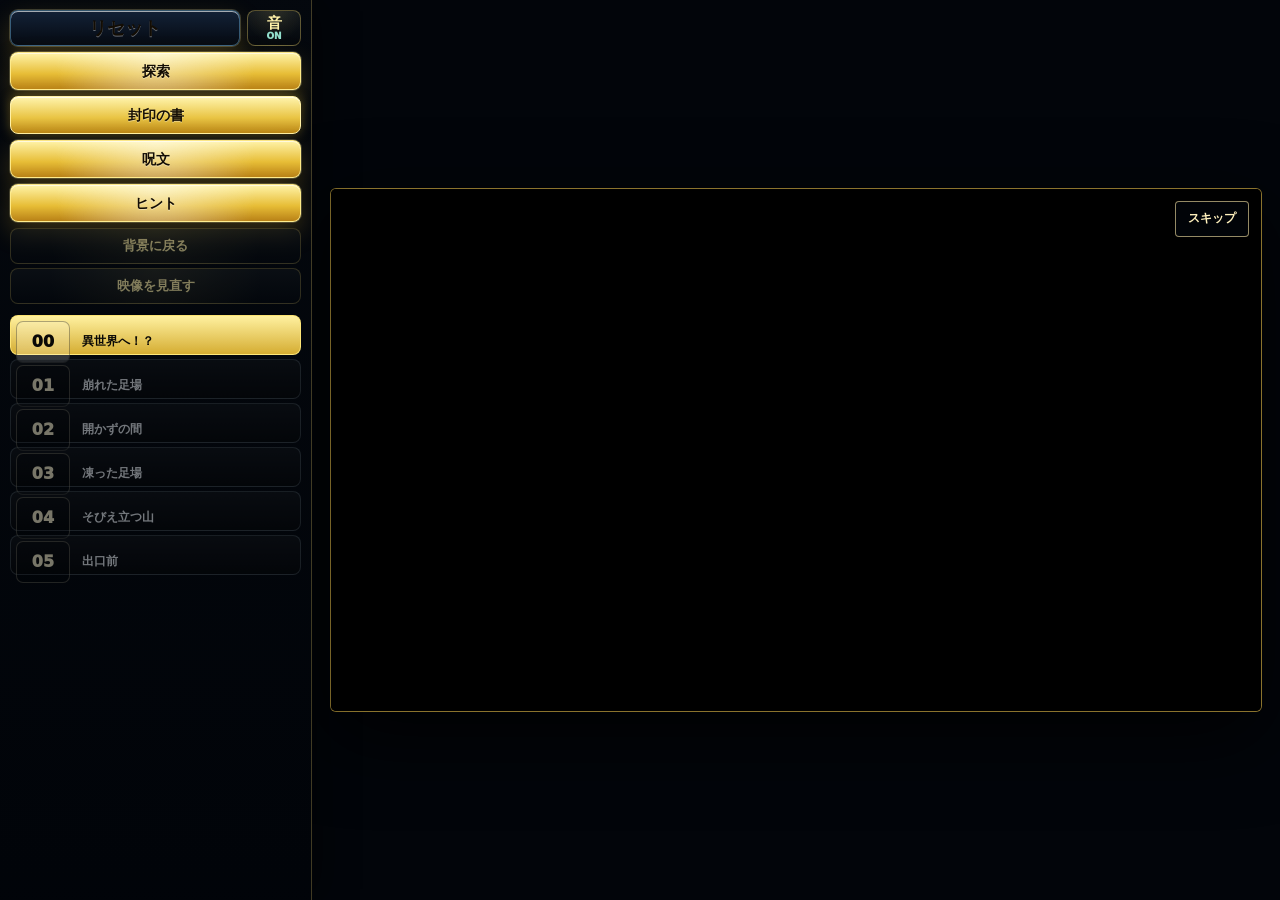
==== commit 2889a1ea: "Restore Tanohama videos and reversible navigation" ====
--- a/tanohama-improved/index.html
+++ b/tanohama-improved/index.html
@@ -4,10 +4,20 @@
     <meta charset="utf-8" />
     <meta name="viewport" content="width=device-width, initial-scale=1, viewport-fit=cover, interactive-widget=resizes-content" />
     <meta name="theme-color" content="#02050a" />
+    <meta http-equiv="Cache-Control" content="no-cache, no-store, must-revalidate" />
+    <meta http-equiv="Pragma" content="no-cache" />
+    <meta http-equiv="Expires" content="0" />
     <meta name="apple-mobile-web-app-capable" content="yes" />
     <meta name="apple-mobile-web-app-status-bar-style" content="black-translucent" />
     <script>
       (() => {
+        const buildVersion = "20261002-2";
+        const query = new URLSearchParams(location.search);
+        if (query.get("refresh") === buildVersion) {
+          const entryQuery = query.get("stage") === "2" ? "?stage=2" : "";
+          history.replaceState(null, "", `${location.pathname}${entryQuery}${location.hash}`);
+        }
+
         const root = document.documentElement;
         const userAgent = navigator.userAgent || "";
         const isLineWebView = /(?:^|\s)Line\//i.test(userAgent) || /\bLIFF\b/i.test(userAgent);
@@ -29,19 +39,21 @@
         syncLineViewport();
         window.addEventListener("resize", syncLineViewport, { passive: true });
         window.addEventListener("pageshow", syncLineViewport, { passive: true });
+        document.addEventListener("fullscreenchange", syncLineViewport);
+        document.addEventListener("webkitfullscreenchange", syncLineViewport);
         window.addEventListener("orientationchange", () => {
           syncLineViewport();
           window.setTimeout(syncLineViewport, 240);
         }, { passive: true });
         window.visualViewport?.addEventListener("resize", syncLineViewport, { passive: true });
+        window.visualViewport?.addEventListener("scroll", syncLineViewport, { passive: true });
       })();
     </script>
     <title>田野浜謎解き - 異空間からの脱出</title>
-    <link rel="stylesheet" href="./styles.css?v=improved-20261004-1" />
-  <link rel="stylesheet" id="experienceStyles" href="./experience.css?v=improved-20261004-1" />
-  <link rel="stylesheet" id="arrangementStyles" href="./arrangement.css?v=improved-20261004-1" />
-    <link id="stage2ReferenceStyles" rel="stylesheet" href="./stage2-reference.css?v=improved-20261004-1" disabled>
-    <link rel="icon" href="data:,">
+    <link rel="stylesheet" href="./styles.css?v=recovery-20261004-1" />
+    <link rel="stylesheet" href="./stage2.css?v=recovery-20261004-1" />
+      <link rel="stylesheet" href="./recovery-navigation.css?v=recovery-20261004-1">
+      <link rel="icon" href="data:,">
   </head>
   <body>
     <div class="rotate-guard" aria-hidden="true">
@@ -52,7 +64,7 @@
       </div>
     </div>
     <div class="ember-layer" aria-hidden="true"></div>
-    <aside id="journeyMenu" class="side-menu" aria-label="左メニュー">
+    <aside id="recoveryMenu" class="side-menu" aria-label="左メニュー">
       <div class="side-menu-tools">
         <button id="menuReset" class="side-menu-button side-menu-command" type="button">リセット</button>
         <button id="menuSound" class="side-menu-button sound-toggle" type="button" aria-label="サウンドを切り替える" aria-pressed="true" title="BGMと効果音を切り替える"><span>音</span><small>ON</small></button>
@@ -61,6 +73,7 @@
       <button id="menuSealBook" class="side-menu-button side-menu-command seal-book-button" type="button">封印の書</button>
       <button id="menuMagic" class="side-menu-button side-menu-command" type="button">呪文</button>
       <button id="menuHint" class="side-menu-button side-menu-command" type="button">ヒント</button>
+      <div class="recovery-menu-tools"><button id="menuScene" class="side-menu-button" type="button">背景に戻る</button><button id="menuVideos" class="side-menu-button" type="button">映像を見直す</button></div>
       <nav id="sideStageNav" class="side-stage-nav" aria-label="ステージショートカット"></nav>
     </aside>
 
@@ -103,6 +116,9 @@
       <p id="hintBody"></p>
     </dialog>
 
-    <script src="./app.js?v=improved-20261004-1"></script>
+    <script src="./recovery-save-backup.js?v=recovery-20261004-1"></script>
+    <script src="./app.js?v=recovery-20261004-1"></script>
+      <script src="./recovery-navigation.js?v=recovery-20261004-1"></script>
   </body>
 </html>
+
--- a/tanohama-improved/styles.css
+++ b/tanohama-improved/styles.css
@@ -22,6 +22,759 @@
 body {
   min-height: 100%;
   margin: 0;
+}
+
+/* Boss technique titles are artwork so the embedded color radicals stay exact. */
+.boss-intent-block {
+  min-width: 0;
+  display: grid;
+  gap: 6px;
+}
+
+.boss-technique-title-art {
+  display: block;
+  width: min(100%, 540px);
+  height: auto;
+  max-height: 105px;
+  object-fit: contain;
+  object-position: left center;
+  filter: drop-shadow(0 8px 18px rgba(0, 0, 0, 0.68));
+}
+
+.boss-technique-title-art.is-main {
+  margin: -8px 0 -4px;
+}
+
+.boss-technique-title-art.is-forecast {
+  width: min(260px, 100%);
+  max-height: 44px;
+  margin: 1px 0;
+}
+
+.boss-technique-title-art.is-effect {
+  width: min(360px, 84%);
+  max-height: 70px;
+  margin: 0 auto -4px;
+  object-position: center;
+}
+
+@media (orientation: landscape) and (max-height: 500px) {
+  .boss-technique-title-art.is-main {
+    width: min(100%, 360px);
+    max-height: 58px;
+    margin: -5px 0 -3px;
+  }
+
+  .boss-technique-title-art.is-forecast {
+    width: min(190px, 100%);
+    max-height: 30px;
+  }
+
+  .boss-technique-title-art.is-effect {
+    max-height: 48px;
+  }
+}
+
+/* Final battle clear movies: show the spell result first, then return to the explanation. */
+.boss-current-layout.is-clear-cinematic,
+.boss-current-layout.is-effect-result {
+  grid-template-columns: minmax(0, 1fr) !important;
+  padding: 10px !important;
+  overflow: hidden !important;
+}
+
+.boss-current-layout.is-clear-cinematic .boss-visual-stack,
+.boss-current-layout.is-effect-result .boss-visual-stack {
+  display: none !important;
+}
+
+.boss-current-layout.is-clear-cinematic .boss-current-copy,
+.boss-current-layout.is-effect-result .boss-current-copy {
+  grid-column: 1;
+  display: block;
+  min-height: 0;
+  padding: 0 !important;
+  overflow: hidden;
+}
+
+.boss-current-layout.is-clear-cinematic .boss-intent-block,
+.boss-current-layout.is-clear-cinematic .boss-current-meta,
+.boss-current-layout.is-effect-result .boss-intent-block,
+.boss-current-layout.is-effect-result .boss-current-meta {
+  display: none !important;
+}
+
+.boss-current-layout.is-effect-result .boss-step-effect.is-success {
+  width: 100%;
+  height: 100%;
+  max-height: none;
+  min-height: 0;
+  overflow-y: auto;
+}
+
+.boss-step-effect.has-video {
+  display: block !important;
+  align-content: stretch !important;
+  width: 100%;
+  height: 100%;
+  min-height: 0;
+  padding: 0 !important;
+  overflow: hidden !important;
+  border-color: rgba(232, 194, 76, 0.78) !important;
+  background: #020406 !important;
+}
+
+.boss-clear-cinematic {
+  position: relative;
+  width: 100%;
+  height: 100%;
+  min-height: 0;
+  overflow: hidden;
+  border-radius: 5px;
+  background: #000;
+  box-shadow: inset 0 0 0 1px rgba(255, 231, 151, 0.12);
+}
+
+.boss-clear-video {
+  display: block;
+  width: 100%;
+  height: 100%;
+  object-fit: cover;
+  object-position: center;
+  background: #000;
+}
+
+.boss-clear-video-label {
+  position: absolute;
+  top: 12px;
+  left: 12px;
+  display: flex;
+  align-items: center;
+  gap: 8px;
+  min-height: 31px;
+  padding: 5px 10px;
+  border: 1px solid rgba(238, 199, 79, 0.72);
+  border-radius: 4px;
+  background: rgba(2, 6, 10, 0.82);
+  color: #fff0b2;
+  font-size: 11px;
+  font-weight: 900;
+  pointer-events: none;
+}
+
+.boss-clear-video-label strong {
+  color: #8ff4d3;
+}
+
+.boss-clear-cinematic .boss-clear-video-start {
+  position: absolute;
+  left: 50%;
+  top: 50%;
+  width: min(300px, calc(100% - 40px));
+  min-height: 54px;
+  transform: translate(-50%, -50%) !important;
+  z-index: 3;
+}
+
+.boss-clear-cinematic .boss-clear-video-start:hover,
+.boss-clear-cinematic .boss-clear-video-start:active {
+  transform: translate(-50%, -50%) !important;
+}
+
+.boss-clear-video-skip {
+  position: absolute;
+  right: 12px;
+  top: 12px;
+  z-index: 3;
+  min-height: 36px;
+  padding: 7px 12px;
+  border: 1px solid rgba(255, 235, 169, 0.58);
+  border-radius: 4px;
+  background: rgba(2, 6, 10, 0.82);
+  color: #fff1bd;
+  font: inherit;
+  font-size: 12px;
+  font-weight: 900;
+}
+
+.boss-clear-video-error {
+  position: absolute;
+  left: 50%;
+  bottom: 18px;
+  width: min(620px, calc(100% - 32px));
+  margin: 0;
+  padding: 9px 12px;
+  transform: translateX(-50%);
+  border: 1px solid rgba(255, 129, 102, 0.72);
+  border-radius: 4px;
+  background: rgba(42, 8, 5, 0.9);
+  color: #ffe4dc;
+  font-size: 12px;
+  font-weight: 850;
+  text-align: center;
+}
+
+.boss-clear-video-start[hidden],
+.boss-clear-video-error[hidden] {
+  display: none !important;
+}
+
+@media (orientation: landscape) and (max-height: 500px) {
+  .boss-current-layout.is-clear-cinematic,
+  .boss-current-layout.is-effect-result {
+    padding: 5px !important;
+  }
+
+  .boss-current-problem.is-success-effect > .immersive-panel-head {
+    min-height: 44px;
+    padding-block: 4px;
+  }
+
+  .boss-current-problem.is-success-effect > .immersive-panel-head strong {
+    font-size: clamp(14px, 2.1vw, 18px);
+  }
+
+  .boss-current-layout.is-effect-result .boss-step-effect.is-success {
+    align-content: start;
+    gap: 3px;
+    padding: 6px 10px;
+  }
+
+  .boss-current-layout.is-effect-result .boss-technique-title-art.is-effect {
+    max-height: 44px;
+    margin-bottom: -6px;
+  }
+
+  .boss-current-layout.is-effect-result .boss-effect-story,
+  .boss-current-layout.is-effect-result .boss-effect-result {
+    line-height: 1.3;
+  }
+
+  .boss-clear-video-label,
+  .boss-clear-video-skip {
+    top: 7px;
+  }
+
+  .boss-clear-video-label {
+    left: 7px;
+  }
+
+  .boss-clear-video-skip {
+    right: 7px;
+    min-height: 31px;
+    padding: 4px 9px;
+    font-size: 10px;
+  }
+}
+
+/* 20.5-second rendered finale. No still-image shake or scene-card overlays. */
+.ending-cinematic-screen {
+  position: relative;
+  width: 100%;
+  height: 100%;
+  min-height: 0;
+  overflow: hidden;
+  background: #000;
+  isolation: isolate;
+}
+
+.ending-video-skip[hidden],
+.ending-video-start[hidden],
+.ending-video-error[hidden],
+.ending-cinematic-actions[hidden] {
+  display: none !important;
+}
+
+.ending-cinematic-video {
+  position: absolute;
+  inset: 0;
+  display: block;
+  width: 100%;
+  height: 100%;
+  object-fit: cover;
+  object-position: center;
+  background: #000;
+}
+
+.ending-cinematic-vignette {
+  position: absolute;
+  z-index: 1;
+  inset: 0;
+  pointer-events: none;
+  box-shadow: inset 0 0 90px rgba(0, 0, 0, 0.38);
+}
+
+.ending-video-skip {
+  position: absolute;
+  z-index: 4;
+  top: max(14px, env(safe-area-inset-top));
+  right: max(16px, env(safe-area-inset-right));
+  min-width: 82px;
+  min-height: 40px;
+  padding: 7px 14px;
+  border: 1px solid rgba(255, 228, 142, 0.68);
+  border-radius: 5px;
+  background: rgba(2, 5, 8, 0.72);
+  color: #fff6d8;
+  font: inherit;
+  font-size: 13px;
+  font-weight: 850;
+  cursor: pointer;
+  backdrop-filter: blur(8px);
+  -webkit-backdrop-filter: blur(8px);
+}
+
+.ending-video-skip:hover,
+.ending-video-skip:focus-visible {
+  background: rgba(19, 16, 9, 0.9);
+  border-color: #ffe179;
+}
+
+.ending-video-start {
+  position: absolute;
+  z-index: 5;
+  left: 50%;
+  top: 50%;
+  width: min(430px, calc(100% - 40px));
+  min-height: 58px;
+  margin: 0;
+  transform: translate(-50%, -50%);
+  box-shadow: 0 12px 45px rgba(0, 0, 0, 0.75), 0 0 28px rgba(255, 210, 88, 0.2);
+}
+
+.ending-video-error {
+  position: absolute;
+  z-index: 5;
+  left: 50%;
+  top: calc(50% + 78px);
+  width: min(640px, calc(100% - 40px));
+  margin: 0;
+  padding: 10px 14px;
+  transform: translateX(-50%);
+  border: 1px solid rgba(255, 194, 111, 0.62);
+  border-radius: 5px;
+  background: rgba(5, 7, 10, 0.86);
+  color: #fff1d2;
+  text-align: center;
+  font-size: 14px;
+}
+
+.ending-cinematic-actions {
+  position: absolute;
+  z-index: 4;
+  left: 50%;
+  bottom: max(18px, env(safe-area-inset-bottom));
+  display: grid;
+  grid-template-columns: minmax(0, 1fr);
+  align-items: stretch;
+  gap: 0;
+  width: min(820px, calc(100% - 40px));
+  max-height: calc(100% - 36px);
+  padding: 0;
+  transform: translate(-50%, 36px);
+  border: 1px solid rgba(236, 199, 93, 0.68);
+  border-radius: 7px;
+  background: rgba(3, 5, 7, 0.84);
+  opacity: 0;
+  box-shadow: 0 18px 55px rgba(0, 0, 0, 0.62);
+  backdrop-filter: blur(12px);
+  -webkit-backdrop-filter: blur(12px);
+  transition: opacity 0.35s ease, transform 0.35s ease;
+  overflow: auto;
+}
+
+.ending-cinematic-actions.is-visible {
+  transform: translate(-50%, 0);
+  opacity: 1;
+}
+
+.ending-cinematic-result {
+  display: grid;
+  gap: 2px;
+  min-width: 235px;
+  padding-left: 12px;
+  border-left: 3px solid #e8bf51;
+}
+
+.ending-cinematic-result small {
+  color: #ddbc62;
+  font-size: 10px;
+  font-weight: 900;
+}
+
+.ending-cinematic-result strong {
+  color: #fff7df;
+  font-size: clamp(20px, 2.6vw, 31px);
+  line-height: 1.15;
+}
+
+.ending-cinematic-buttons {
+  display: grid;
+  grid-template-columns: 1fr 1fr;
+  gap: 10px;
+}
+
+.ending-cinematic-buttons button {
+  min-height: 48px;
+  margin: 0;
+}
+
+#endingEpilogueContent {
+  min-width: 0;
+}
+
+.ending-epilogue {
+  display: grid;
+  gap: 10px;
+  padding: 18px 20px 20px;
+}
+
+.ending-epilogue > small {
+  color: #dfbd59;
+  font-size: 11px;
+  font-weight: 900;
+}
+
+.ending-epilogue h2 {
+  margin: 0;
+  color: #fff5d4;
+  font-size: clamp(22px, 3vw, 34px);
+  line-height: 1.25;
+}
+
+.ending-epilogue p {
+  margin: 0;
+  color: #f5ecd6;
+  font-size: 16px;
+  font-weight: 700;
+  line-height: 1.75;
+}
+
+.ending-epilogue-progress {
+  display: flex;
+  gap: 6px;
+  align-items: center;
+}
+
+.ending-epilogue-progress i {
+  display: block;
+  width: 26px;
+  height: 3px;
+  border-radius: 2px;
+  background: rgba(255, 242, 205, 0.22);
+}
+
+.ending-epilogue-progress i.is-active {
+  background: #e7bd49;
+  box-shadow: 0 0 10px rgba(231, 189, 73, 0.48);
+}
+
+.ending-epilogue-next {
+  width: min(360px, 100%);
+  min-height: 48px;
+  margin: 2px 0 0 auto;
+}
+
+@media (orientation: landscape) and (max-height: 520px) {
+  .ending-video-skip {
+    top: max(8px, env(safe-area-inset-top));
+    right: max(10px, env(safe-area-inset-right));
+    min-height: 34px;
+    padding: 5px 11px;
+    font-size: 11px;
+  }
+
+  .ending-cinematic-actions {
+    bottom: max(8px, env(safe-area-inset-bottom));
+    grid-template-columns: minmax(0, 1fr);
+    gap: 0;
+    width: min(760px, calc(100% - 24px));
+    padding: 0;
+  }
+
+  .ending-cinematic-result {
+    min-width: 190px;
+  }
+
+  .ending-cinematic-result strong {
+    font-size: 19px;
+  }
+
+  .ending-cinematic-buttons button {
+    min-height: 38px;
+    padding: 7px 9px;
+    font-size: 12px;
+  }
+
+  .ending-epilogue {
+    gap: 5px;
+    padding: 9px 12px 10px;
+  }
+
+  .ending-epilogue h2 {
+    font-size: 19px;
+  }
+
+  .ending-epilogue p {
+    font-size: 12px;
+    line-height: 1.45;
+  }
+
+  .ending-epilogue-next {
+    min-height: 38px;
+  }
+}
+
+@media (orientation: portrait) and (max-width: 700px) {
+  .ending-cinematic-video {
+    object-fit: contain;
+  }
+
+  .ending-cinematic-actions {
+    grid-template-columns: 1fr;
+    gap: 10px;
+    width: calc(100% - 24px);
+  }
+
+  .ending-cinematic-result {
+    min-width: 0;
+  }
+
+  .ending-cinematic-buttons {
+    grid-template-columns: 1fr;
+  }
+}
+
+/* Show a compact animated cue only while a panel still has content below. */
+.scroll-indicator-host {
+  position: relative !important;
+}
+
+.scroll-down-indicator {
+  position: absolute;
+  z-index: 240;
+  right: 14px;
+  bottom: 12px;
+  display: grid;
+  place-items: center;
+  width: 44px;
+  height: 44px;
+  padding: 0;
+  border: 1px solid rgba(255, 224, 116, 0.88);
+  border-radius: 50%;
+  background: rgba(3, 8, 13, 0.9);
+  color: #ffe36f;
+  box-shadow: 0 8px 24px rgba(0, 0, 0, 0.56), 0 0 18px rgba(255, 211, 71, 0.18);
+  cursor: pointer;
+  pointer-events: auto;
+  backdrop-filter: blur(7px);
+  -webkit-backdrop-filter: blur(7px);
+}
+
+.gate-success-sequence.is-prompt1 > .scroll-down-indicator {
+  z-index: 260;
+  right: max(14px, env(safe-area-inset-right));
+  bottom: max(14px, env(safe-area-inset-bottom));
+}
+
+.scroll-down-indicator[hidden] {
+  display: none !important;
+}
+
+.scroll-down-indicator span {
+  display: block;
+  font-size: 25px;
+  font-weight: 900;
+  line-height: 1;
+  animation: scroll-cue-bounce 1.05s ease-in-out infinite;
+}
+
+@keyframes scroll-cue-bounce {
+  0%, 100% { transform: translateY(-3px); }
+  50% { transform: translateY(4px); }
+}
+
+@media (orientation: landscape) and (max-height: 620px), (max-width: 820px) {
+  .scroll-down-indicator {
+    right: 8px;
+    bottom: 8px;
+    width: 38px;
+    height: 38px;
+  }
+
+  .scroll-down-indicator span {
+    font-size: 22px;
+  }
+}
+
+/* Shared spell rules and stone-tablet inputs. */
+.spell-rule-guide {
+  display: grid;
+  grid-template-columns: minmax(150px, 0.28fr) minmax(0, 1fr);
+  gap: 14px;
+  align-items: stretch;
+  padding: 10px;
+  border: 2px solid #66583b;
+  border-radius: 5px;
+  background:
+    linear-gradient(110deg, rgba(255, 255, 255, 0.035), transparent 26%, rgba(0, 0, 0, 0.18) 68%),
+    #27271f;
+  color: #f5e9c4;
+  box-shadow:
+    inset 0 0 0 1px rgba(224, 204, 143, 0.18),
+    inset 0 -12px 24px rgba(0, 0, 0, 0.2),
+    0 8px 18px rgba(0, 0, 0, 0.28);
+}
+
+.spell-rule-guide-title {
+  display: grid;
+  align-content: center;
+  gap: 7px;
+  padding: 9px 12px;
+  border-right: 1px solid rgba(226, 203, 127, 0.34);
+}
+
+.spell-rule-guide-title strong {
+  color: #ffe58a;
+  font-size: clamp(15px, 1.45vw, 19px);
+  font-weight: 950;
+}
+
+.spell-rule-guide-title span {
+  width: fit-content;
+  padding: 3px 7px;
+  border: 1px solid rgba(255, 229, 138, 0.46);
+  border-radius: 3px;
+  color: #fff2b8;
+  font-size: 11px;
+  font-weight: 900;
+}
+
+.spell-rule-guide-copy {
+  display: grid;
+  align-content: center;
+  gap: 4px;
+  min-width: 0;
+  padding: 5px 8px 5px 0;
+}
+
+.spell-rule-guide-copy p {
+  margin: 0;
+  color: #eee6d0;
+  font-size: clamp(12px, 1.15vw, 15px);
+  font-weight: 800;
+  line-height: 1.55;
+}
+
+.learned-spell-detail.learned-primary-spell {
+  grid-template-columns: auto auto minmax(0, 1fr);
+  align-items: center;
+  gap: 12px;
+  padding: 10px 14px;
+  border: 1px solid rgba(242, 213, 107, 0.34);
+  border-radius: 5px;
+  background: rgba(7, 14, 18, 0.9);
+  text-align: left;
+}
+
+.learned-spell-detail.learned-primary-spell > strong {
+  font-size: clamp(18px, 2.2vw, 25px);
+  white-space: nowrap;
+}
+
+.learned-spell-detail.learned-primary-spell p {
+  max-width: none;
+  margin: 0;
+  font-size: 13px;
+  line-height: 1.45;
+}
+
+.stone-tablet-input {
+  padding: 7px;
+  border: 2px solid #62563b;
+  border-radius: 5px;
+  background:
+    linear-gradient(115deg, rgba(255, 255, 255, 0.045), transparent 30%, rgba(0, 0, 0, 0.2) 70%),
+    #292a26;
+  box-shadow:
+    inset 0 0 0 1px rgba(222, 200, 136, 0.16),
+    inset 0 -10px 20px rgba(0, 0, 0, 0.28),
+    0 5px 12px rgba(0, 0, 0, 0.28);
+}
+
+.magic-slots.stone-tablet-input .premium-slot,
+.boss-slate.stone-tablet-input .premium-slot,
+.stage4-answer-slots.stone-tablet-input .stage4-answer-slot {
+  border: 2px solid #80704d;
+  border-radius: 4px;
+  background:
+    linear-gradient(145deg, rgba(255, 255, 255, 0.055), transparent 36%, rgba(0, 0, 0, 0.2)),
+    #343630;
+  color: #fff0b5;
+  text-shadow: 0 2px 2px #000;
+  box-shadow:
+    inset 2px 2px 5px rgba(255, 255, 255, 0.035),
+    inset -3px -4px 7px rgba(0, 0, 0, 0.34);
+}
+
+.magic-slots.stone-tablet-input .premium-slot.is-selected,
+.boss-slate.stone-tablet-input .premium-slot.is-selected,
+.stage4-answer-slots.stone-tablet-input .stage4-answer-slot.is-active {
+  border-color: #ffe58a;
+  outline: 2px solid rgba(255, 229, 138, 0.25);
+  outline-offset: 1px;
+  background:
+    linear-gradient(145deg, rgba(255, 230, 135, 0.12), transparent 40%),
+    #3d3b30;
+}
+
+.boss-spell-book-scroll > .spell-rule-guide {
+  margin-bottom: 14px;
+}
+
+@media (max-width: 760px), (orientation: landscape) and (max-height: 560px) {
+  .spell-rule-guide {
+    grid-template-columns: 1fr;
+    gap: 5px;
+    padding: 7px;
+  }
+
+  .spell-rule-guide-title {
+    display: flex;
+    align-items: center;
+    justify-content: space-between;
+    gap: 8px;
+    padding: 4px 6px 7px;
+    border-right: 0;
+    border-bottom: 1px solid rgba(226, 203, 127, 0.34);
+  }
+
+  .spell-rule-guide-copy {
+    gap: 2px;
+    padding: 3px 5px 4px;
+  }
+
+  .spell-rule-guide-copy p {
+    font-size: 11px;
+    line-height: 1.4;
+  }
+
+  .learned-spell-detail.learned-primary-spell {
+    grid-template-columns: auto minmax(0, 1fr);
+    gap: 5px 10px;
+  }
+
+  .learned-spell-detail.learned-primary-spell > span {
+    grid-column: 1 / -1;
+  }
+
+  .learned-spell-detail.learned-primary-spell p {
+    font-size: 11px;
+  }
+
+  .stone-tablet-input {
+    padding: 4px;
+  }
 }
 
 html {
@@ -2823,6 +3576,62 @@
 
 .intro-image-stage {
   grid-template-rows: minmax(0, auto) auto;
+}
+
+.intro-video-stage {
+  grid-template-rows: minmax(0, 1fr);
+  padding: clamp(8px, 1.4vw, 18px);
+}
+
+.opening-video-shell {
+  position: relative;
+  z-index: 2;
+  width: min(100%, 1280px, calc((100dvh - 36px) * 16 / 9));
+  aspect-ratio: 16 / 9;
+  overflow: hidden;
+  background: #000;
+  border: 1px solid rgba(238, 199, 79, 0.58);
+  border-radius: 6px;
+  box-shadow: 0 24px 80px rgba(0, 0, 0, 0.82);
+}
+
+.opening-video {
+  display: block;
+  width: 100%;
+  height: 100%;
+  background: #000;
+  object-fit: contain;
+}
+
+.opening-video-start {
+  position: absolute;
+  top: 50%;
+  left: 50%;
+  z-index: 3;
+  width: min(300px, calc(100% - 40px));
+  min-height: 52px;
+  transform: translate(-50%, -50%) !important;
+}
+
+.opening-video-start:hover,
+.opening-video-start:active {
+  transform: translate(-50%, -50%) !important;
+}
+
+.opening-video-skip {
+  position: absolute;
+  top: 12px;
+  right: 12px;
+  z-index: 3;
+  min-height: 36px;
+  padding: 7px 12px;
+  border: 1px solid rgba(255, 235, 169, 0.58);
+  border-radius: 4px;
+  background: rgba(2, 6, 10, 0.82);
+  color: #fff1bd;
+  font: inherit;
+  font-size: 12px;
+  font-weight: 900;
 }
 
 .intro-opening-image {
@@ -4664,7 +5473,7 @@
   bottom: 0;
   width: var(--menu-w);
   display: grid;
-  grid-template-rows: auto auto auto auto 1fr;
+  grid-template-rows: auto auto auto auto auto minmax(0, 1fr);
   gap: 12px;
   padding: max(12px, env(safe-area-inset-top)) 14px max(12px, env(safe-area-inset-bottom));
   border-right: 1px solid rgba(242, 213, 107, 0.26);
@@ -7154,7 +7963,7 @@
     width: var(--side-menu-w) !important;
     gap: 6px !important;
     padding: max(6px, env(safe-area-inset-top)) 6px max(6px, env(safe-area-inset-bottom)) !important;
-    grid-template-rows: auto auto auto auto 1fr;
+    grid-template-rows: auto auto auto auto auto minmax(0, 1fr);
   }
 
   .side-menu-button,
@@ -7884,30 +8693,6 @@
   display: block;
   width: 100%;
   height: auto;
-}
-
-.stage2-sketch-pad {
-  position: absolute;
-  z-index: 8;
-  left: 70.569%;
-  top: 25%;
-  width: 19.35%;
-  height: 35%;
-  overflow: hidden;
-  background: transparent;
-  transition: background-color 140ms ease;
-}
-
-.stage2-sketch-pad.is-isolated {
-  background: #fff;
-}
-
-.stage2-sketch-pad canvas {
-  display: block;
-  width: 100%;
-  height: 100%;
-  cursor: crosshair;
-  touch-action: none;
 }
 
 .stage2-cell-toggle {
@@ -10450,6 +11235,29 @@
   line-height: 1.5;
 }
 
+.boss-spell-book-grid .boss-spell-summary {
+  display: flex;
+  align-items: baseline;
+  flex-wrap: wrap;
+  gap: 0;
+  margin: 0;
+}
+
+.boss-spell-summary strong {
+  white-space: nowrap;
+}
+
+.boss-spell-separator {
+  flex: 0 0 auto;
+  color: #ffe89a;
+  font-weight: 950;
+}
+
+.boss-spell-summary > span:last-child {
+  min-width: 0;
+  color: #d9e5e8;
+}
+
 .boss-spell-explanation {
   margin-top: 7px !important;
   padding-top: 7px;
@@ -12900,6 +13708,120 @@
   right: 12px;
 }
 
+.boss-intro-video-shell {
+  position: relative;
+  z-index: 2;
+  width: min(1120px, calc(100% - 40px));
+  height: min(68vh, 630px);
+  overflow: hidden;
+  border: 1px solid rgba(238, 199, 79, 0.7);
+  border-radius: 6px;
+  background: #000;
+  box-shadow: 0 24px 80px rgba(0, 0, 0, 0.82), 0 0 44px rgba(181, 36, 26, 0.22);
+}
+
+.boss-intro-video {
+  display: block;
+  width: 100%;
+  height: 100%;
+  object-fit: contain;
+  background: #000;
+}
+
+.boss-intro-video-label {
+  position: absolute;
+  top: 12px;
+  left: 12px;
+  display: flex;
+  align-items: center;
+  gap: 8px;
+  min-height: 31px;
+  padding: 5px 10px;
+  border: 1px solid rgba(255, 96, 76, 0.72);
+  border-radius: 4px;
+  background: rgba(3, 5, 9, 0.82);
+  color: #ff8b7e;
+  font-size: 11px;
+  font-weight: 950;
+  pointer-events: none;
+}
+
+.boss-intro-video-label strong {
+  color: #fff0b2;
+}
+
+.boss-intro-video-start,
+.boss-intro-video-next {
+  position: absolute;
+  z-index: 4;
+  min-height: 52px;
+  font-size: 16px;
+}
+
+.boss-intro-video-start {
+  left: 50%;
+  top: 50%;
+  width: min(300px, calc(100% - 40px));
+  transform: translate(-50%, -50%) !important;
+}
+
+.boss-intro-video-start:hover,
+.boss-intro-video-start:active {
+  transform: translate(-50%, -50%) !important;
+}
+
+.boss-intro-video-next {
+  left: 50%;
+  bottom: clamp(16px, 3vh, 28px);
+  width: min(300px, calc(100% - 48px));
+  transform: translateX(-50%) !important;
+}
+
+.boss-intro-video-next:hover,
+.boss-intro-video-next:active {
+  transform: translateX(-50%) !important;
+}
+
+.boss-intro-video-skip {
+  position: absolute;
+  z-index: 4;
+  right: 12px;
+  top: 12px;
+  min-height: 36px;
+  padding: 7px 12px;
+  border: 1px solid rgba(255, 235, 169, 0.58);
+  border-radius: 4px;
+  background: rgba(2, 6, 10, 0.82);
+  color: #fff1bd;
+  font: inherit;
+  font-size: 12px;
+  font-weight: 900;
+}
+
+.boss-intro-video-error {
+  position: absolute;
+  left: 50%;
+  bottom: 18px;
+  z-index: 4;
+  width: min(620px, calc(100% - 32px));
+  margin: 0;
+  padding: 9px 12px;
+  transform: translateX(-50%);
+  border: 1px solid rgba(255, 129, 102, 0.72);
+  border-radius: 4px;
+  background: rgba(42, 8, 5, 0.9);
+  color: #ffe4dc;
+  font-size: 12px;
+  font-weight: 850;
+  text-align: center;
+}
+
+.boss-intro-video-start[hidden],
+.boss-intro-video-next[hidden],
+.boss-intro-video-error[hidden] {
+  display: none !important;
+}
+
 .boss-intro-warning {
   position: absolute;
   z-index: 2;
@@ -13011,6 +13933,152 @@
   animation: bossDialogueIn 0.55s ease-out 1.08s both, bossStartPulse 1.25s ease-in-out 1.7s infinite alternate;
 }
 
+/* The wizard intervention is a separate beat, with copy kept outside the artwork. */
+.boss-intro-cinematic.is-wizard-intervention {
+  place-items: stretch;
+  padding: 0;
+  background: #02070b;
+}
+
+.boss-intro-cinematic.is-wizard-intervention::before {
+  z-index: 2;
+  inset: 0;
+  opacity: 0.5;
+  background:
+    linear-gradient(90deg, transparent 0 45%, rgba(104, 203, 255, 0.13) 55%, transparent 73%),
+    repeating-linear-gradient(0deg, transparent 0 34px, rgba(149, 220, 255, 0.035) 35px 36px);
+  animation: bossWizardAura 4.2s ease-in-out infinite alternate;
+}
+
+.boss-wizard-art {
+  position: absolute;
+  inset: 0;
+  width: 100%;
+  height: 100%;
+  object-fit: cover;
+  object-position: left center;
+}
+
+.boss-wizard-shade {
+  position: absolute;
+  z-index: 1;
+  inset: 0;
+  background:
+    linear-gradient(90deg, rgba(1, 7, 11, 0.02) 0 48%, rgba(1, 7, 11, 0.56) 64%, rgba(1, 7, 11, 0.97) 100%),
+    linear-gradient(180deg, rgba(0, 0, 0, 0.08), rgba(0, 0, 0, 0.42));
+}
+
+.boss-wizard-copy {
+  position: relative;
+  z-index: 3;
+  align-self: center;
+  justify-self: end;
+  width: min(540px, 42vw);
+  margin-right: clamp(14px, 3vw, 46px);
+  display: grid;
+  gap: 10px;
+  padding: clamp(18px, 2.4vw, 30px);
+  border: 1px solid rgba(142, 207, 255, 0.58);
+  border-radius: 7px;
+  background: rgba(2, 10, 17, 0.84);
+  box-shadow: 0 22px 62px rgba(0, 0, 0, 0.68), inset 0 0 34px rgba(85, 176, 230, 0.08);
+  backdrop-filter: blur(8px);
+  animation: bossWizardCopyIn 0.65s ease-out both;
+}
+
+.boss-wizard-signal {
+  color: #8ed8ff;
+  font-size: 11px;
+  font-weight: 950;
+  letter-spacing: 0;
+}
+
+.boss-wizard-copy h2 {
+  margin: 0;
+  color: #f5fbff;
+  font-size: clamp(25px, 3.3vw, 42px);
+  line-height: 1.1;
+  text-shadow: 0 0 20px rgba(105, 203, 255, 0.42);
+}
+
+.boss-wizard-copy blockquote {
+  margin: 0;
+  padding: 8px 11px;
+  border-left: 3px solid #7fcfff;
+  color: #e8f5ff;
+  font-size: clamp(13px, 1.35vw, 16px);
+  font-weight: 800;
+  line-height: 1.5;
+}
+
+.boss-wizard-spell-card {
+  display: grid;
+  grid-template-columns: auto 1fr;
+  align-items: center;
+  gap: 4px 14px;
+  padding: 12px 14px;
+  border: 1px solid rgba(225, 192, 83, 0.68);
+  border-radius: 5px;
+  background:
+    linear-gradient(135deg, rgba(64, 49, 18, 0.82), rgba(10, 21, 27, 0.92)),
+    rgba(7, 15, 20, 0.9);
+  box-shadow: inset 0 0 22px rgba(231, 195, 80, 0.08), 0 0 24px rgba(89, 194, 255, 0.1);
+}
+
+.boss-wizard-spell-card > span {
+  grid-column: 1 / -1;
+  color: #91d9ff;
+  font-size: 11px;
+  font-weight: 900;
+}
+
+.boss-wizard-spell-card strong {
+  color: #ffe07c;
+  font-size: clamp(25px, 2.8vw, 38px);
+  line-height: 1;
+  white-space: nowrap;
+}
+
+.boss-wizard-spell-card p {
+  margin: 0;
+  color: #fff8df;
+  font-size: clamp(12px, 1.2vw, 15px);
+  font-weight: 850;
+  line-height: 1.4;
+}
+
+.boss-wizard-spell-card small {
+  grid-column: 1 / -1;
+  color: #bfd9e8;
+  font-size: 11px;
+  font-weight: 750;
+}
+
+.boss-wizard-spell-list {
+  grid-column: 1 / -1;
+  display: grid;
+  grid-template-columns: repeat(2, minmax(0, 1fr));
+  gap: 3px 14px;
+  margin: 5px 0;
+  padding: 7px 0;
+  border-top: 1px solid rgba(142, 207, 255, 0.3);
+  border-bottom: 1px solid rgba(142, 207, 255, 0.3);
+  list-style: none;
+}
+
+.boss-wizard-spell-list li {
+  min-width: 0;
+  color: #fff3bd;
+  font-size: clamp(10px, 1vw, 13px);
+  font-weight: 850;
+  line-height: 1.35;
+  overflow-wrap: anywhere;
+}
+
+.boss-wizard-copy .boss-intro-start {
+  animation: bossDialogueIn 0.5s ease-out 0.45s both, bossStartPulse 1.3s ease-in-out 1.15s infinite alternate;
+}
+
 .boss-immersive-stage.is-intro .boss-stage-world .stage-bg-art {
   animation: bossBackgroundAwaken 5s ease-out both;
 }
@@ -13081,9 +14149,46 @@
   to { box-shadow: 0 0 28px rgba(232, 69, 52, 0.42); }
 }
 
+@keyframes bossWizardCopyIn {
+  from { opacity: 0; transform: translateX(36px); }
+  to { opacity: 1; transform: translateX(0); }
+}
+
+@keyframes bossWizardAura {
+  from { opacity: 0.32; transform: translateX(-2%); }
+  to { opacity: 0.62; transform: translateX(2%); }
+}
+
 @media (orientation: landscape) and (max-height: 500px) {
   .boss-intro-cinematic {
     padding: 7px 12px;
+  }
+
+  .boss-intro-video-shell {
+    width: min(1040px, calc(100% - 34px));
+    height: min(78vh, 420px);
+  }
+
+  .boss-intro-video-label,
+  .boss-intro-video-skip {
+    top: 7px;
+  }
+
+  .boss-intro-video-label {
+    left: 7px;
+  }
+
+  .boss-intro-video-skip {
+    right: 7px;
+    min-height: 31px;
+    padding: 4px 9px;
+    font-size: 10px;
+  }
+
+  .boss-intro-video-start,
+  .boss-intro-video-next {
+    min-height: 38px;
+    font-size: 13px;
   }
 
   .boss-intro-warning {
@@ -13113,6 +14218,90 @@
   .boss-intro-start {
     min-height: 36px;
     font-size: 14px;
+  }
+
+  .boss-wizard-art {
+    object-position: left center;
+  }
+
+  .boss-wizard-copy {
+    width: min(540px, 48vw);
+    max-height: calc(100% - 18px);
+    margin-right: 9px;
+    gap: 5px;
+    padding: 8px 11px;
+    overflow-y: auto;
+  }
+
+  .boss-wizard-signal,
+  .boss-wizard-spell-card > span,
+  .boss-wizard-spell-card small {
+    font-size: 9px;
+  }
+
+  .boss-wizard-copy h2 {
+    font-size: clamp(20px, 4vw, 27px);
+  }
+
+  .boss-wizard-copy blockquote {
+    padding: 4px 7px;
+    font-size: 10.5px;
+    line-height: 1.3;
+  }
+
+  .boss-wizard-spell-card {
+    gap: 2px 8px;
+    padding: 6px 8px;
+  }
+
+  .boss-wizard-spell-card strong {
+    font-size: 22px;
+  }
+
+  .boss-wizard-spell-card p {
+    font-size: 10px;
+    line-height: 1.25;
+  }
+
+  .boss-wizard-spell-list {
+    gap: 1px 10px;
+    margin: 2px 0;
+    padding: 3px 0;
+  }
+
+  .boss-wizard-spell-list li {
+    font-size: 8.5px;
+    line-height: 1.2;
+  }
+
+  .boss-wizard-copy .boss-intro-start {
+    min-height: 34px;
+    font-size: 12px;
+  }
+}
+
+@media (orientation: portrait), (max-width: 700px) {
+  .boss-intro-video-shell {
+    width: calc(100% - 24px);
+    height: min(64vh, 640px);
+  }
+
+  .boss-wizard-art {
+    object-position: left center;
+  }
+
+  .boss-wizard-shade {
+    background: linear-gradient(180deg, rgba(1, 7, 11, 0.04) 0 38%, rgba(1, 7, 11, 0.96) 75% 100%);
+  }
+
+  .boss-wizard-copy {
+    align-self: end;
+    justify-self: center;
+    width: calc(100% - 24px);
+    max-height: 54%;
+    margin: 0 12px 12px;
+    padding: 12px;
+    overflow-y: auto;
   }
 }
 
@@ -14225,82 +15414,166 @@
 .boss-color-removal {
   display: grid;
   justify-items: center;
-  gap: 4px;
+  gap: 7px;
   margin: 4px auto;
-  padding: 10px 14px;
+  width: min(100%, 620px);
+  padding: 11px 14px;
   border: 1px solid rgba(174, 244, 219, 0.45);
   border-radius: 5px;
   background: rgba(0, 18, 17, 0.62);
 }
 
-.boss-color-source {
+.boss-color-phrase {
   display: flex;
-  gap: 8px;
-}
-
-.boss-color-source > span {
+  align-items: center;
+  justify-content: center;
+  gap: 4px;
+  width: 100%;
+  min-height: 54px;
+}
+
+.boss-color-equations {
+  display: grid;
+  grid-template-columns: repeat(4, minmax(0, 1fr));
+  align-items: center;
+  width: min(100%, 410px);
+}
+
+.boss-color-bracket {
+  color: #fff1c2;
+  font-family: "Yu Mincho", "Hiragino Mincho ProN", serif;
+  font-size: clamp(27px, 3.8vw, 42px);
+  font-weight: 950;
+  line-height: 1;
+}
+
+.boss-color-glyph {
   position: relative;
   display: grid;
-  justify-items: center;
-  min-width: 40px;
-  animation: bossKanjiDrain 2.2s ease-in-out both;
-  animation-delay: calc(var(--remove-order) * 180ms);
-}
-
-.boss-color-source b {
+  place-items: center;
+  min-width: 0;
+  height: 54px;
+}
+
+.boss-color-equation,
+.boss-color-survivor {
+  position: absolute;
+  inset: 0;
+  display: flex;
+  align-items: center;
+  justify-content: center;
+  margin: 0;
+  font-family: "Yu Mincho", "Hiragino Mincho ProN", serif;
   color: #fff1c2;
-  font-size: clamp(26px, 4vw, 42px);
-  line-height: 1;
-}
-
-.boss-color-source i {
-  color: #ff7e70;
-  font-size: 11px;
+  font-size: clamp(19px, 2.7vw, 31px);
   font-style: normal;
   font-weight: 950;
-  animation: bossColorVanish 2.2s ease-in-out both;
-  animation-delay: calc(var(--remove-order) * 180ms);
-}
-
-.boss-color-arrow {
-  color: #9fe4d2;
-  font-size: 17px;
-}
-
-.boss-color-result {
-  display: flex;
-  gap: 8px;
-}
-
-.boss-color-result span {
-  min-width: 36px;
+  line-height: 1;
+  white-space: nowrap;
+}
+
+.boss-color-original {
+  color: #fff1c2;
+}
+
+.boss-color-minus {
+  margin-inline: 2px;
+  color: rgba(255, 241, 194, 0.72);
+}
+
+.boss-color-removed {
+  display: inline-block;
+  color: #ff493f;
+  font-size: 1em;
+  font-style: normal;
+  font-weight: 950;
+  line-height: 1;
+  text-align: center;
+  text-shadow: 0 0 12px rgba(255, 48, 40, 0.82);
+  animation: bossColorTermVanish 0.85s ease-in both;
+  animation-delay: calc(0.85s + var(--remove-order) * 0.5s);
+}
+
+.boss-color-equation {
+  animation: bossEquationVanish 0.5s ease-in both;
+  animation-delay: calc(3.05s + var(--remove-order) * 0.1s);
+}
+
+.boss-color-survivor {
+  opacity: 0;
   color: #caffef;
-  font-size: clamp(25px, 3.8vw, 40px);
-  line-height: 1;
+  font-size: clamp(27px, 4vw, 42px);
   text-shadow: 0 0 16px rgba(88, 255, 205, 0.55);
   animation: bossResultReveal 0.55s ease-out both;
-}
-
-.boss-color-result span:nth-child(1) { animation-delay: 1.15s; }
-.boss-color-result span:nth-child(2) { animation-delay: 1.35s; }
-.boss-color-result span:nth-child(3) { animation-delay: 1.55s; }
-.boss-color-result span:nth-child(4) { animation-delay: 1.75s; }
-
-.boss-color-removal > p {
+  animation-delay: calc(3.3s + var(--remove-order) * 0.12s);
+}
+
+.boss-color-status {
   margin: 0;
   color: #d9fff4;
   font-size: 11px;
   font-weight: 900;
 }
 
-@keyframes bossKanjiDrain {
-  0%, 48% { filter: none; transform: translateY(0); }
-  72%, 100% { filter: grayscale(1) brightness(0.62); transform: translateY(-2px); }
-}
-
-@keyframes bossColorVanish {
-  0%, 38% { opacity: 1; transform: scale(1); }
-  72%, 100% { opacity: 0; transform: scale(1.5) translateY(-8px); }
+.boss-color-word {
+  color: #ff493f;
+  text-shadow: 0 0 10px rgba(255, 48, 40, 0.72);
+}
+
+.boss-color-breakdown {
+  display: grid;
+  grid-template-columns: repeat(4, minmax(0, 1fr));
+  gap: 5px;
+  width: 100%;
+  opacity: 0;
+  animation: bossResultReveal 0.55s 4s ease-out both;
+}
+
+.boss-color-breakdown span {
+  padding: 5px 6px;
+  border: 1px solid rgba(174, 244, 219, 0.22);
+  border-radius: 3px;
+  background: rgba(4, 31, 28, 0.74);
+  color: #d9fff4;
+  font-size: clamp(8px, 1.15vw, 10px);
+  font-weight: 800;
+  line-height: 1.35;
+  text-align: center;
+}
+
+.boss-color-breakdown b,
+.boss-color-breakdown em {
+  color: #fff1c2;
+  font-size: 1.2em;
+  font-style: normal;
+  font-weight: 950;
+}
+
+.boss-color-breakdown i {
+  color: #ff493f;
+  font-style: normal;
+  font-weight: 950;
+  text-decoration: line-through;
+  text-decoration-thickness: 2px;
+}
+
+.boss-color-result-copy {
+  color: #d9fff4;
+  font-size: 12px;
+  font-weight: 900;
+  opacity: 0;
+  animation: bossResultReveal 0.55s 4.2s ease-out both;
+}
+
+@keyframes bossColorTermVanish {
+  0%, 20% { opacity: 1; filter: none; transform: translateY(0) scale(1); }
+  65% { opacity: 0.38; filter: blur(1px); transform: translateY(-7px) scale(1.18); }
+  100% { opacity: 0; filter: blur(4px); transform: translateY(-14px) scale(1.45); }
+}
+
+@keyframes bossEquationVanish {
+  from { opacity: 1; filter: none; transform: scale(1); }
+  to { opacity: 0; filter: grayscale(1) brightness(0.5); transform: scale(0.82); }
 }
 
 @keyframes bossResultReveal {
@@ -14351,9 +15624,88 @@
     padding: 6px 10px;
   }
 
-  .boss-color-source b,
-  .boss-color-result span {
+  .boss-color-original,
+  .boss-color-survivor,
+  .boss-color-bracket {
     font-size: 24px;
+  }
+
+  .boss-color-glyph {
+    height: 43px;
+  }
+
+  .boss-color-phrase {
+    min-height: 43px;
+  }
+}
+
+@media (orientation: landscape) and (max-height: 340px) {
+  .boss-step-effect.is-success {
+    gap: 2px;
+    padding: 4px 7px;
+  }
+
+  .boss-clear-stamp,
+  .boss-effect-spell {
+    font-size: 8px;
+  }
+
+  .boss-spell-impact {
+    display: none;
+  }
+
+  .boss-step-effect.is-success > strong {
+    font-size: 15px;
+    line-height: 1.1;
+  }
+
+  .boss-effect-story {
+    max-height: 23px;
+    overflow: hidden;
+    font-size: 9px;
+    line-height: 1.25;
+  }
+
+  .boss-color-removal {
+    gap: 2px;
+    padding: 2px 6px;
+  }
+
+  .boss-color-phrase {
+    min-height: 34px;
+  }
+
+  .boss-color-glyph {
+    height: 34px;
+  }
+
+  .boss-color-original,
+  .boss-color-survivor,
+  .boss-color-bracket {
+    font-size: 20px;
+  }
+
+  .boss-color-removed,
+  .boss-color-status,
+  .boss-color-result-copy {
+    font-size: 8px;
+  }
+
+  .boss-color-breakdown {
+    gap: 2px;
+  }
+
+  .boss-color-breakdown span {
+    padding: 2px 3px;
+    font-size: 7px;
+    line-height: 1.2;
+  }
+
+  .boss-effect-next {
+    min-height: 30px;
+    height: 30px;
+    margin-top: 1px;
+    padding-block: 2px;
   }
 }
 
@@ -15527,27 +16879,256 @@
   min-width: 0;
 }
 
-.boss-tsukemono-base-image {
-  position: relative;
+.boss-tsukemono-block-cell {
   grid-column: 6;
   min-width: 0;
   min-height: 52px;
-  overflow: hidden;
+  display: grid;
+  place-items: center;
+  overflow: visible;
   border: 1px solid rgba(242, 213, 107, 0.62);
   border-radius: 4px;
-  background: #f1ecdf;
-}
-
-.boss-tsukemono-base-image img {
+  background:
+    radial-gradient(circle at 50% 58%, rgba(252, 222, 119, 0.16), transparent 62%),
+    linear-gradient(180deg, rgba(26, 29, 27, 0.98), rgba(5, 10, 13, 0.98));
+  box-shadow: inset 0 0 16px rgba(0, 0, 0, 0.42);
+}
+
+.boss-tsukemono-block-visual {
+  position: relative;
+  display: block;
+  width: 64px;
+  height: 48px;
+  filter: drop-shadow(0 7px 6px rgba(0, 0, 0, 0.58));
+}
+
+.boss-tsukemono-block-visual::before {
+  content: "";
   position: absolute;
-  top: -110%;
-  left: -153%;
+  inset: 5px 4px 1px;
+  border-radius: 45%;
+  background: rgba(247, 209, 99, 0.12);
+  filter: blur(7px);
+}
+
+.boss-tsukemono-block-visual i {
+  position: absolute;
+  left: 8px;
+  bottom: 3px;
+  width: 43px;
+  height: 29px;
+  border: 1px solid #877957;
+  border-radius: 2px;
+  background:
+    linear-gradient(155deg, rgba(255, 255, 255, 0.13), transparent 31%),
+    radial-gradient(circle at 27% 31%, #77766e 0 3%, transparent 4%),
+    radial-gradient(circle at 74% 68%, #383b3a 0 4%, transparent 5%),
+    linear-gradient(145deg, #666660, #343735 56%, #232624);
+  box-shadow: inset 0 0 0 2px rgba(9, 12, 11, 0.25), inset 0 -7px 12px rgba(0, 0, 0, 0.25);
+}
+
+.boss-tsukemono-block-visual i::before {
+  content: "";
+  position: absolute;
+  left: 2px;
+  bottom: calc(100% - 1px);
+  width: 42px;
+  height: 13px;
+  border: 1px solid #a3946c;
+  border-bottom: 0;
+  border-radius: 2px 3px 0 0;
+  background:
+    radial-gradient(circle at 68% 35%, #88877e 0 4%, transparent 5%),
+    linear-gradient(150deg, #96958b, #555751 67%, #464945);
+  transform: skewX(-24deg);
+  transform-origin: left bottom;
+}
+
+.boss-tsukemono-block-visual i::after {
+  content: "";
+  position: absolute;
+  left: 100%;
+  top: -7px;
+  width: 11px;
+  height: 30px;
+  border: 1px solid #6d674f;
+  border-left: 0;
+  border-radius: 0 2px 2px 0;
+  background: linear-gradient(155deg, #51544f, #252a27 72%);
+  transform: skewY(-34deg);
+  transform-origin: left top;
+}
+
+.boss-tsukemono-block-visual.is-created {
+  filter: drop-shadow(0 0 7px rgba(255, 224, 116, 0.52)) drop-shadow(0 7px 6px rgba(0, 0, 0, 0.58));
+}
+
+.boss-tsukemono-block-cell .boss-tsukemono-block-visual {
+  transform: scale(0.78);
+}
+
+.boss-tsukemono-confirm-layer {
+  position: absolute;
+  z-index: 120;
+  inset: 55px 0 0;
+  display: grid;
+  place-items: center;
+  padding: clamp(12px, 3vw, 36px);
+  overflow: auto;
+  background:
+    radial-gradient(circle at 50% 44%, rgba(203, 167, 68, 0.16), transparent 44%),
+    rgba(1, 6, 10, 0.9);
+  backdrop-filter: blur(6px);
+}
+
+.boss-tsukemono-confirm-card {
+  width: min(680px, 100%);
+  max-height: 100%;
+  display: grid;
+  grid-template-columns: 124px minmax(0, 1fr);
+  gap: 16px 22px;
+  align-items: center;
+  padding: clamp(18px, 3vw, 30px);
+  overflow: auto;
+  border: 1px solid rgba(244, 213, 107, 0.78);
+  border-radius: 7px;
+  background:
+    linear-gradient(145deg, rgba(28, 31, 26, 0.98), rgba(4, 15, 18, 0.99));
+  box-shadow:
+    inset 0 1px 0 rgba(255, 244, 195, 0.14),
+    0 26px 70px rgba(0, 0, 0, 0.68),
+    0 0 42px rgba(232, 191, 72, 0.14);
+}
+
+.boss-tsukemono-confirm-art {
+  display: grid;
+  place-items: center;
+  width: 124px;
+  height: 104px;
+  border: 1px solid rgba(239, 205, 99, 0.42);
+  border-radius: 6px;
+  background:
+    radial-gradient(circle, rgba(248, 217, 112, 0.18), transparent 66%),
+    rgba(2, 8, 11, 0.76);
+}
+
+.boss-tsukemono-confirm-art .boss-tsukemono-block-visual {
+  transform: scale(1.42);
+}
+
+.boss-tsukemono-confirm-copy {
+  min-width: 0;
+}
+
+.boss-tsukemono-confirm-copy > span {
   display: block;
-  width: 1036%;
-  max-width: none;
-  height: auto;
-  pointer-events: none;
-  user-select: none;
+  margin-bottom: 4px;
+  color: #d7bd67;
+  font-size: 12px;
+  font-weight: 950;
+}
+
+.boss-tsukemono-confirm-copy h3 {
+  margin: 0;
+  color: #fff1b5;
+  font-size: clamp(24px, 3.6vw, 38px);
+  line-height: 1.25;
+}
+
+.boss-tsukemono-confirm-copy p {
+  margin: 8px 0 0;
+  color: #e8eee8;
+  font-size: clamp(14px, 1.8vw, 18px);
+  font-weight: 800;
+  line-height: 1.55;
+}
+
+.boss-tsukemono-slot-preview {
+  grid-column: 1 / -1;
+  display: grid;
+  grid-template-columns: repeat(6, minmax(0, 1fr));
+  gap: 7px;
+  width: 100%;
+}
+
+.boss-tsukemono-slot-preview > span {
+  position: relative;
+  min-width: 0;
+  min-height: 58px;
+  display: grid;
+  place-items: center;
+  border: 2px solid rgba(230, 207, 111, 0.62);
+  border-radius: 5px;
+  background: rgba(2, 7, 10, 0.92);
+}
+
+.boss-tsukemono-slot-preview > .is-block-slot {
+  border-color: rgba(126, 233, 203, 0.78);
+  background: rgba(18, 62, 55, 0.46);
+  box-shadow: 0 0 18px rgba(93, 235, 196, 0.14);
+}
+
+.boss-tsukemono-slot-preview .boss-tsukemono-block-visual {
+  transform: scale(0.78);
+}
+
+.boss-tsukemono-confirm-actions {
+  grid-column: 1 / -1;
+  display: grid;
+  grid-template-columns: minmax(130px, 0.65fr) minmax(190px, 1.35fr);
+  gap: 10px;
+}
+
+.boss-tsukemono-confirm-actions button {
+  min-height: 54px;
+  font-size: clamp(16px, 2vw, 20px);
+  font-weight: 950;
+}
+
+@media (orientation: landscape) and (max-height: 500px) {
+  .boss-tsukemono-confirm-layer {
+    inset-block-start: 46px;
+    padding: 8px 14px;
+  }
+
+  .boss-tsukemono-confirm-card {
+    width: min(620px, 100%);
+    grid-template-columns: 92px minmax(0, 1fr);
+    gap: 8px 14px;
+    padding: 12px 16px;
+  }
+
+  .boss-tsukemono-confirm-art {
+    width: 92px;
+    height: 72px;
+  }
+
+  .boss-tsukemono-confirm-art .boss-tsukemono-block-visual {
+    transform: scale(1.05);
+  }
+
+  .boss-tsukemono-confirm-copy h3 {
+    font-size: clamp(21px, 3.5vw, 28px);
+  }
+
+  .boss-tsukemono-confirm-copy p {
+    margin-top: 3px;
+    font-size: 13px;
+  }
+
+  .boss-tsukemono-slot-preview > span {
+    min-height: 42px;
+  }
+
+  .boss-tsukemono-slot-preview .boss-tsukemono-block-visual {
+    transform: scale(0.6);
+  }
+
+  .boss-tsukemono-confirm-actions button {
+    min-height: 40px;
+    padding-block: 5px;
+    font-size: 14px;
+  }
 }
 
 .boss-current-slate.is-long-spell {
@@ -15609,6 +17190,24 @@
   object-fit: contain;
   transform: none;
   transform-origin: top left;
+}
+
+.s4-week-black-overlay {
+  position: absolute;
+  left: 63.6%;
+  top: 28.5%;
+  width: 8%;
+  height: 11%;
+  display: grid;
+  place-items: center;
+  background: #fff;
+  color: #111;
+  font-family: Arial, Helvetica, sans-serif;
+  font-size: clamp(12px, 2.45vw, 40px);
+  font-weight: 700;
+  letter-spacing: 0;
+  line-height: 1;
+  white-space: nowrap;
 }
 
 .s4-static-answer-area {
@@ -15690,7 +17289,7 @@
   }
 
   .boss-transparent-sixth-slot,
-  .boss-tsukemono-base-image {
+  .boss-tsukemono-block-cell {
     min-height: 42px;
   }
 
@@ -15955,6 +17554,393 @@
   }
 }
 
+/* Desktop presentation: keep the puzzle, controls and stage art at a readable scale. */
+@media (min-width: 1100px) and (min-height: 700px) {
+  body.stage-one-mode .spell-device.is-problem-mode {
+    display: grid !important;
+    grid-template-columns: minmax(0, 1fr) !important;
+    grid-template-rows: minmax(0, 1fr) auto !important;
+    grid-template-areas: none !important;
+    align-content: stretch !important;
+    gap: 14px !important;
+    padding: 22px 30px 20px !important;
+    overflow: hidden !important;
+  }
+
+  body.stage-one-mode .spell-device.is-problem-mode .gate-sheet-panel {
+    grid-area: auto !important;
+    grid-column: 1 !important;
+    grid-row: 1 !important;
+    height: 100% !important;
+    padding: 18px 0 0 !important;
+    grid-template-rows: minmax(0, 1fr) auto !important;
+    gap: 14px !important;
+  }
+
+  body.stage-one-mode .spell-device.is-problem-mode .gate-sheet-scroll {
+    display: grid !important;
+    place-items: center !important;
+    overflow: hidden !important;
+  }
+
+  body.stage-one-mode .spell-device.is-problem-mode .stage1-sheet {
+    width: min(100%, 1280px) !important;
+    margin: 0 auto !important;
+    padding: 18px 24px !important;
+  }
+
+  body.stage-one-mode .stage1-sheet .sheet-title {
+    font-size: 27px !important;
+  }
+
+  body.stage-one-mode .stage1-sheet .stage1-cols {
+    gap: 24px !important;
+    padding: 18px 0 !important;
+  }
+
+  body.stage-one-mode .stage1-sheet .stage1-q1 {
+    gap: 18px !important;
+    padding-right: 24px !important;
+  }
+
+  body.stage-one-mode .stage1-sheet .stage1-natto {
+    font-size: 52px !important;
+  }
+
+  body.stage-one-mode .stage1-sheet .stage1-inst {
+    font-size: 18px !important;
+    line-height: 1.48 !important;
+  }
+
+  body.stage-one-mode .stage1-sheet .stage1-q2-text {
+    font-size: 23px !important;
+    line-height: 1.45 !important;
+  }
+
+  body.stage-one-mode .stage1-sheet .stage1-footer {
+    margin-top: 14px !important;
+    font-size: 17px !important;
+    line-height: 1.4 !important;
+    white-space: normal !important;
+  }
+
+  body.stage-one-mode .spell-device.is-problem-mode .gate-kana-board {
+    box-sizing: border-box !important;
+    flex: 0 0 auto !important;
+    width: min(100%, 1120px) !important;
+    max-width: 1120px !important;
+    height: auto !important;
+    min-height: 78px !important;
+    max-height: 138px !important;
+    margin: 0 auto !important;
+    padding: 7px 10px 8px !important;
+    grid-template-rows: 30px 30px auto !important;
+    gap: 3px !important;
+    overflow: hidden auto !important;
+  }
+
+  body.stage-one-mode .gate-kana-board .kana-board-row {
+    height: 30px !important;
+    min-height: 30px !important;
+    gap: 2px !important;
+  }
+
+  body.stage-one-mode .gate-kana-board .kana-glyph {
+    height: 30px !important;
+    min-height: 30px !important;
+    font-size: 17px !important;
+    line-height: 30px !important;
+  }
+
+  body.stage-one-mode .gate-kana-board .kana-glyph.is-composite {
+    font-size: 14px !important;
+  }
+
+  body.stage-one-mode .problem-answer-launcher {
+    grid-column: 1 !important;
+    grid-row: 2 !important;
+    padding-top: 12px !important;
+  }
+
+  body.stage-one-mode .problem-answer-toggle {
+    width: min(430px, 100%) !important;
+    min-height: 52px !important;
+    font-size: 18px !important;
+  }
+
+  .gate-success-sequence.is-prompt1 .gate-choice-card {
+    width: min(760px, calc(100% - 64px)) !important;
+    padding: 24px 26px !important;
+  }
+
+  .gate-success-sequence.is-prompt1 .gate-clear-heading strong {
+    font-size: 31px !important;
+  }
+
+  .gate-success-sequence.is-prompt1 .reward-card {
+    padding: 18px 20px !important;
+  }
+
+  .gate-success-sequence.is-prompt2 {
+    padding-bottom: 26px !important;
+  }
+
+  .gate-success-sequence.is-prompt2 .gate-choice-bar {
+    width: min(840px, calc(100% - 64px)) !important;
+    grid-template-columns: minmax(0, 1fr) 320px !important;
+    align-items: center !important;
+    gap: 18px !important;
+    padding: 15px 18px !important;
+  }
+
+  .gate-success-sequence.is-prompt2 .gate-choice-question {
+    font-size: 19px !important;
+    text-align: left !important;
+  }
+
+  .generic-immersive-stage {
+    position: relative !important;
+    isolation: isolate;
+    background: #02050a !important;
+  }
+
+  .generic-immersive-stage > .generic-stage-world {
+    position: absolute !important;
+    z-index: 0 !important;
+    inset: 0 !important;
+    width: 100% !important;
+    height: 100dvh !important;
+    min-height: 100% !important;
+    overflow: hidden !important;
+  }
+
+  .generic-immersive-stage > .generic-stage-world > .stage-bg-art {
+    position: absolute !important;
+    inset: 0 !important;
+    display: block !important;
+    width: 100% !important;
+    height: 100% !important;
+    min-height: 100% !important;
+    object-fit: cover !important;
+    object-position: center !important;
+    opacity: 1 !important;
+  }
+
+  .generic-immersive-stage > .stage-corner-label,
+  .generic-immersive-stage > .stage4-background-message {
+    z-index: 5 !important;
+  }
+
+  .generic-immersive-stage.stage-shop .generic-problem-panel > .immersive-panel-scroll {
+    display: grid !important;
+    place-items: center !important;
+    padding: 24px !important;
+  }
+
+  .generic-immersive-stage.stage-shop .generic-problem-panel .sheet-problem {
+    width: min(100%, 1320px) !important;
+    min-height: 0 !important;
+  }
+
+  .generic-immersive-stage.stage-shop .stage3-sheet {
+    width: 100% !important;
+    height: min(620px, calc(100dvh - 112px)) !important;
+    min-height: 520px !important;
+    padding: 20px !important;
+  }
+
+  .generic-immersive-stage.stage-shop .stage3-sheet .stage3-cols {
+    height: calc(100% - 50px) !important;
+  }
+
+  .generic-immersive-stage.stage-shop .stage3-cipher {
+    padding: 16px 18px !important;
+    font-size: 18px !important;
+    line-height: 1.45 !important;
+  }
+
+  .generic-immersive-stage.stage-shop .stage3-target {
+    font-size: 34px !important;
+  }
+
+  .generic-immersive-stage.stage-shop .stage3-left .sheet-elder {
+    padding: 12px 16px !important;
+    font-size: 15px !important;
+  }
+
+  .generic-immersive-stage.stage-shop .stage3-shop-title {
+    padding: 12px !important;
+    font-size: 26px !important;
+  }
+
+  .generic-immersive-stage.stage-shop .stage3-items li {
+    min-height: 70px !important;
+  }
+
+  .generic-immersive-stage.stage-shop .stage3-items strong {
+    font-size: 20px !important;
+  }
+
+  .generic-immersive-stage.stage-shop .stage3-items small {
+    font-size: 14px !important;
+  }
+
+  .stage4-problem-panel > .immersive-panel-scroll {
+    display: grid !important;
+    place-items: center !important;
+    padding: 20px 22px !important;
+  }
+
+  .stage4-problem-panel .sheet-problem:has(.stage4-static-sheet) {
+    width: min(100%, 1480px) !important;
+    height: auto !important;
+    min-height: 0 !important;
+    margin: auto !important;
+  }
+
+  .stage4-problem-panel .stage4-static-sheet {
+    width: 100% !important;
+    height: auto !important;
+    min-height: 0 !important;
+    gap: 9px !important;
+    padding: 10px !important;
+  }
+
+  .stage4-problem-panel .s4-static-answer-area {
+    padding: 9px 12px !important;
+  }
+
+  .stage4-problem-panel .s4-static-answer-area > p {
+    margin-bottom: 7px !important;
+    font-size: 15px !important;
+  }
+
+  .stage4-problem-panel .s4-static-answer-grid {
+    gap: 8px 14px !important;
+  }
+
+  .stage4-problem-panel .s4-static-answer-grid .s4-num-row {
+    gap: 5px !important;
+  }
+
+  .stage4-problem-panel .s4-static-answer-grid .s4-num-label {
+    flex-basis: 26px !important;
+    font-size: 18px !important;
+  }
+
+  .stage4-problem-panel .s4-static-answer-grid .s4-num-box {
+    flex: 0 1 78px !important;
+    width: 78px !important;
+    min-height: 55px !important;
+    grid-template-rows: 18px 30px !important;
+    padding: 2px 3px !important;
+  }
+
+  .stage4-problem-panel .s4-static-answer-grid .s4-num-source {
+    font-size: 13px !important;
+  }
+
+  .stage4-problem-panel .s4-static-answer-grid .s4-map-input {
+    height: 30px !important;
+    font-size: 16px !important;
+  }
+
+  .stage4-problem-panel .s4-footer-note {
+    font-size: 14px !important;
+    line-height: 1.35 !important;
+  }
+
+  .stage4-problem-panel .s4-final-section {
+    gap: 10px 18px !important;
+    padding: 9px 12px !important;
+  }
+
+  .stage4-problem-panel .s4-final-clue > strong {
+    font-size: 13px !important;
+  }
+
+  .stage4-problem-panel .s4-final-phrase button {
+    min-height: 32px !important;
+    font-size: 16px !important;
+  }
+
+  .stage4-problem-panel .s4-final-answer-line > .s4-final-answer-submit {
+    min-width: 128px !important;
+    min-height: 42px !important;
+    font-size: 15px !important;
+  }
+
+  .stage4-answer-drawer {
+    inset: 50% auto auto 50% !important;
+    width: min(980px, calc(100% - 48px)) !important;
+    height: auto !important;
+    max-height: calc(100% - 48px) !important;
+    transform: translate(-50%, -50%) !important;
+    grid-template-rows: auto auto auto auto auto !important;
+    align-content: start !important;
+    gap: 14px !important;
+    padding: 20px !important;
+  }
+
+  .stage4-answer-drawer .stage4-answer-slots {
+    gap: 9px !important;
+  }
+
+  .stage4-answer-drawer .stage4-answer-slot {
+    min-height: 58px !important;
+  }
+
+  .stage4-answer-drawer .stage4-answer-tiles {
+    align-content: start !important;
+    gap: 7px !important;
+  }
+
+  .stage4-answer-drawer .stage4-answer-tiles button {
+    min-height: 40px !important;
+    font-size: 17px !important;
+  }
+
+  .time-spell-sequence.is-casting-time .time-spell-sequence-card {
+    width: min(760px, calc(100% - 64px)) !important;
+    padding: 26px 30px !important;
+  }
+
+  .time-spell-sequence.is-casting-time .time-spell-sequence-card > .primary-button {
+    min-height: 50px !important;
+    font-size: 18px !important;
+  }
+
+  .generic-immersive-stage.stage-shop.is-solved .stage-clear-overlay,
+  .generic-immersive-stage.stage-time.is-solved .stage-clear-overlay {
+    place-items: end center !important;
+    padding: 0 28px 28px !important;
+  }
+
+  .generic-immersive-stage.stage-shop.is-solved .stage-clear-card,
+  .generic-immersive-stage.stage-time.is-solved .stage-clear-card {
+    width: min(820px, calc(100% - 56px)) !important;
+    max-height: none !important;
+    padding: 20px 24px !important;
+  }
+
+  .generic-immersive-stage.stage-shop.is-solved .stage-clear-card h2,
+  .generic-immersive-stage.stage-time.is-solved .stage-clear-card h2 {
+    font-size: 30px !important;
+  }
+
+  .generic-immersive-stage.stage-shop.is-solved .clear-spell-reward p,
+  .generic-immersive-stage.stage-time.is-solved .clear-spell-reward p {
+    font-size: 15px !important;
+    line-height: 1.55 !important;
+  }
+
+  .generic-immersive-stage.stage-shop.is-solved .clear-actions button,
+  .generic-immersive-stage.stage-time.is-solved .clear-actions button {
+    min-height: 48px !important;
+    font-size: 16px !important;
+  }
+}
+
 @keyframes bossImpactLine {
   0%, 100% { opacity: 0.45; transform: translate(-50%, -50%) scaleX(0.72); }
   50% { opacity: 1; transform: translate(-50%, -50%) scaleX(1); }
@@ -16571,9 +18557,15 @@
   min-height: var(--app-height) !important;
   max-height: var(--app-height) !important;
   overflow: hidden !important;
+  background: #02050a !important;
   overscroll-behavior: none;
   -webkit-text-size-adjust: 100% !important;
   text-size-adjust: 100% !important;
+}
+
+html.line-in-app body {
+  position: fixed !important;
+  inset: 0 !important;
 }
 
 html.line-webview button,
@@ -16705,7 +18697,7 @@
   }
 }
 
-/* Stage 02 drawing surface: share the SVG coordinate system at every aspect ratio. */
+/* Stage 02 board: share the SVG coordinate system at every aspect ratio. */
 .stage2-board-coordinate-layer {
   position: absolute;
   inset: 0;
@@ -16728,18 +18720,6 @@
   inset: 0;
 }
 
-.stage2-board-coordinate-layer > .stage2-sketch-pad {
-  left: 70.5691057%;
-  top: 25%;
-  width: 19.3495935%;
-  height: 35%;
-}
-
-.stage2-board-coordinate-layer > .stage2-sketch-pad.is-isolated {
-  outline: 3px solid #2a56a8;
-  outline-offset: -3px;
-}
-
 .path-problem-card .stage2-board-controls {
   display: grid !important;
   grid-template-columns: 1fr !important;
@@ -16747,17 +18727,9 @@
   width: 64px;
 }
 
-.path-problem-card .stage2-board-controls > #rotateBoard,
-.path-problem-card .stage2-drawing-actions,
-.path-problem-card .stage2-drawing-actions > button {
+.path-problem-card .stage2-board-controls > #rotateBoard {
   width: 100% !important;
   min-width: 0 !important;
-}
-
-.stage2-drawing-actions {
-  display: grid;
-  grid-template-columns: 1fr;
-  gap: 3px;
 }
 
 .path-problem-card .stage2-board-controls .secondary-button {
@@ -16766,52 +18738,99 @@
   font-size: 10px !important;
 }
 
-.path-problem-card .stage2-board-controls .secondary-button:disabled {
-  opacity: 0.42;
+.stage2-kanji-toggle-hit {
+  position: absolute;
+  left: 70.569%;
+  top: 25%;
+  z-index: 4;
+  width: 19.35%;
+  height: 35%;
+  display: block;
+  overflow: hidden;
+  padding: 0;
+  border: 0;
+  border-radius: 0;
+  background: transparent;
+  cursor: pointer;
+  pointer-events: auto;
+  touch-action: manipulation;
+  -webkit-tap-highlight-color: transparent;
+}
+
+.stage2-kanji-toggle-hit.is-locked {
   cursor: default;
-}
-
-.stage2-sketch-expanded-view {
-  flex: 1 1 auto;
-  display: grid;
-  place-items: center;
-  min-width: 0;
-  min-height: 0;
+  pointer-events: none;
+}
+
+.stage2-kanji-clue {
+  position: absolute;
+  inset: 0;
+  display: block;
   width: 100%;
-  padding: 6px 72px 6px 6px;
-  overflow: hidden;
-}
-
-.stage2-sketch-pad.is-expanded {
-  position: relative;
-  inset: auto;
-  width: auto;
-  max-width: 100%;
   height: 100%;
-  max-height: 100%;
-  aspect-ratio: 1;
-  box-sizing: border-box;
-  border: 3px solid #2a56a8;
-  border-radius: 3px;
-  background: #cf9d9d url("./assets/stage02-right-clue.png") center / 100% 100% no-repeat;
-  box-shadow: 0 12px 30px rgba(0, 0, 0, 0.38);
-}
-
-.stage2-sketch-pad.is-expanded.is-isolated {
-  background: #fff;
-}
-
-.path-problem-card.is-sketch-expanded .memo-board,
-.path-problem-card.is-sketch-expanded .problem-answer-launcher,
-.path-problem-card.is-sketch-expanded .path-problem-answer {
-  display: none !important;
-}
-
-@media (max-width: 680px) {
-  .stage2-sketch-expanded-view {
-    padding-right: 68px;
-  }
-
+  object-fit: contain;
+  opacity: 0;
+  visibility: hidden;
+  pointer-events: none;
+  user-select: none;
+  -webkit-user-drag: none;
+}
+
+.stage2-kanji-clue.is-active {
+  opacity: 1;
+  visibility: visible;
+}
+
+.stage2-reveal-confirmation {
+  position: absolute;
+  top: 5px;
+  left: 50%;
+  z-index: 8;
+  transform: translateX(-50%);
+  padding: 4px 18px;
+  border: 1px solid rgba(255, 221, 112, 0.86);
+  border-radius: 4px;
+  background: rgba(3, 10, 12, 0.94);
+  color: #ffe58a;
+  font-size: clamp(12px, 1.5vw, 18px);
+  font-weight: 900;
+  line-height: 1.2;
+  white-space: nowrap;
+  pointer-events: none;
+}
+
+.stage2-reveal-confirmation-pop {
+  animation: stage2-confirmation-pop 560ms ease-out both;
+}
+
+@keyframes stage2-confirmation-pop {
+  0% {
+    opacity: 0;
+    transform: translate(-50%, -8px) scale(0.92);
+  }
+  100% {
+    opacity: 1;
+    transform: translate(-50%, 0) scale(1);
+  }
+}
+
+.stage2-kanji-reveal {
+  animation: stage2-kanji-reveal 620ms ease-out both;
+}
+
+@keyframes stage2-kanji-reveal {
+  0% {
+    opacity: 0.2;
+    filter: brightness(2) saturate(0.5);
+  }
+  55% {
+    opacity: 1;
+    filter: brightness(1.35) saturate(1.2);
+  }
+  100% {
+    opacity: 1;
+    filter: none;
+  }
 }
 
 /* Stage 01: keep the kana board outside the scrolling sheet in every webview. */
@@ -17066,3 +19085,243 @@
     align-content: center;
   }
 }
+
+/* Final desktop Stage 01 values must follow the shared webview safeguards above. */
+@media (min-width: 1100px) and (min-height: 700px) {
+  body.stage-one-mode .spell-device.is-problem-mode {
+    display: grid !important;
+    grid-template-columns: minmax(0, 1fr) !important;
+    grid-template-rows: minmax(0, 1fr) auto !important;
+    grid-template-areas: none !important;
+    align-content: stretch !important;
+    gap: 14px !important;
+    padding: 22px 30px 20px !important;
+    overflow: hidden !important;
+  }
+
+  body.stage-one-mode .spell-device.is-problem-mode .gate-sheet-panel {
+    grid-area: auto !important;
+    grid-column: 1 !important;
+    grid-row: 1 !important;
+    height: 100% !important;
+    padding: 18px 0 0 !important;
+    grid-template-rows: minmax(0, 1fr) auto !important;
+    gap: 14px !important;
+  }
+
+  body.stage-one-mode .spell-device.is-problem-mode .gate-sheet-scroll {
+    display: grid !important;
+    place-items: center !important;
+    overflow: hidden !important;
+  }
+
+  body.stage-one-mode .spell-device.is-problem-mode .stage1-sheet {
+    width: min(100%, 1280px) !important;
+    margin: 0 auto !important;
+    padding: 18px 24px !important;
+  }
+
+  body.stage-one-mode .stage1-sheet .sheet-title {
+    font-size: 27px !important;
+  }
+
+  body.stage-one-mode .stage1-sheet .stage1-cols {
+    gap: 24px !important;
+    padding: 18px 0 !important;
+  }
+
+  body.stage-one-mode .stage1-sheet .stage1-q1 {
+    gap: 18px !important;
+    padding-right: 24px !important;
+  }
+
+  body.stage-one-mode .stage1-sheet .stage1-natto {
+    font-size: 52px !important;
+  }
+
+  body.stage-one-mode .stage1-sheet .stage1-inst {
+    font-size: 18px !important;
+    line-height: 1.48 !important;
+  }
+
+  body.stage-one-mode .stage1-sheet .stage1-q2-text {
+    font-size: 23px !important;
+    line-height: 1.45 !important;
+  }
+
+  body.stage-one-mode .stage1-sheet .stage1-footer {
+    margin-top: 14px !important;
+    font-size: 17px !important;
+    line-height: 1.4 !important;
+    white-space: normal !important;
+  }
+
+  body.stage-one-mode .spell-device.is-problem-mode .gate-kana-board {
+    box-sizing: border-box !important;
+    flex: 0 0 auto !important;
+    width: min(100%, 1120px) !important;
+    max-width: 1120px !important;
+    height: auto !important;
+    min-height: 78px !important;
+    max-height: 138px !important;
+    margin: 0 auto !important;
+    padding: 7px 10px 8px !important;
+    grid-template-rows: 30px 30px auto !important;
+    gap: 3px !important;
+    overflow: hidden auto !important;
+  }
+
+  body.stage-one-mode .gate-kana-board .kana-board-row {
+    height: 30px !important;
+    min-height: 30px !important;
+    gap: 2px !important;
+  }
+
+  body.stage-one-mode .gate-kana-board .kana-glyph {
+    height: 30px !important;
+    min-height: 30px !important;
+    font-size: 17px !important;
+    line-height: 30px !important;
+  }
+
+  body.stage-one-mode .gate-kana-board .kana-glyph.is-composite {
+    font-size: 14px !important;
+  }
+
+  body.stage-one-mode .problem-answer-launcher {
+    grid-column: 1 !important;
+    grid-row: 2 !important;
+    padding-top: 12px !important;
+  }
+
+  body.stage-one-mode .problem-answer-toggle {
+    width: min(430px, 100%) !important;
+    min-height: 52px !important;
+    font-size: 18px !important;
+  }
+}
+
+/* Spell inputs are carved stone tablets, not glowing web-form boxes. */
+.stone-tablet-input {
+  position: relative;
+  padding: clamp(6px, 0.75vw, 10px) !important;
+  border: 0 !important;
+  border-radius: 4px !important;
+  background:
+    radial-gradient(circle at 14% 24%, rgba(173, 166, 139, 0.16) 0 1px, transparent 2px),
+    radial-gradient(circle at 78% 68%, rgba(0, 0, 0, 0.34) 0 1px, transparent 2px),
+    linear-gradient(128deg, rgba(255, 255, 255, 0.045), transparent 28%, rgba(0, 0, 0, 0.24) 72%),
+    #20221e !important;
+  box-shadow:
+    inset 0 0 0 2px #555346,
+    inset 0 0 0 4px #151713,
+    inset 5px 6px 12px rgba(255, 255, 255, 0.035),
+    inset -7px -8px 16px rgba(0, 0, 0, 0.48),
+    0 5px 12px rgba(0, 0, 0, 0.36) !important;
+}
+
+.stone-tablet-input .premium-slot,
+.stone-tablet-input .stage4-answer-slot,
+.stone-tablet-input .slot {
+  position: relative;
+  isolation: isolate;
+  overflow: hidden;
+  border: 0 !important;
+  border-radius: 2px !important;
+  clip-path: polygon(7px 0, calc(100% - 9px) 1px, 100% 8px, calc(100% - 2px) calc(100% - 8px), calc(100% - 8px) 100%, 8px calc(100% - 1px), 0 calc(100% - 8px), 2px 7px);
+  background:
+    radial-gradient(circle at 18% 26%, rgba(226, 218, 183, 0.15) 0 1px, transparent 2px),
+    radial-gradient(circle at 76% 72%, rgba(12, 12, 10, 0.46) 0 1px, transparent 2px),
+    linear-gradient(145deg, #74705e 0%, #57564a 30%, #3b3e37 67%, #5d5a4b 100%) !important;
+  color: #fff1bd !important;
+  text-shadow: 0 2px 1px #080907, 0 0 7px rgba(255, 236, 166, 0.2) !important;
+  outline: 0 !important;
+  box-shadow:
+    inset 0 0 0 2px #8b846c,
+    inset 0 0 0 4px #2a2c26,
+    inset 5px 6px 8px rgba(255, 255, 255, 0.08),
+    inset -7px -8px 10px rgba(0, 0, 0, 0.48),
+    0 5px 0 #11130f,
+    0 8px 12px rgba(0, 0, 0, 0.34) !important;
+  filter: drop-shadow(0 2px 1px rgba(0, 0, 0, 0.5));
+}
+
+.stone-tablet-input .premium-slot::before,
+.stone-tablet-input .stage4-answer-slot::before,
+.stone-tablet-input .slot::before {
+  content: "";
+  position: absolute;
+  inset: 3px;
+  z-index: -1;
+  pointer-events: none;
+  background:
+    linear-gradient(132deg, transparent 0 47%, rgba(18, 18, 15, 0.72) 48% 49%, transparent 50%) 83% 10% / 46% 52% no-repeat,
+    linear-gradient(38deg, transparent 0 47%, rgba(22, 22, 18, 0.55) 48% 49%, transparent 50%) 12% 83% / 44% 38% no-repeat,
+    linear-gradient(78deg, transparent 0 48%, rgba(176, 168, 132, 0.15) 49% 50%, transparent 51%) 67% 88% / 30% 34% no-repeat;
+  opacity: 0.82;
+}
+
+.stone-tablet-input .premium-slot:empty::after,
+.stone-tablet-input .slot:empty::after {
+  content: "";
+  display: block;
+  width: 30%;
+  height: 3px;
+  margin: auto;
+  border-radius: 1px;
+  background: #25271f !important;
+  box-shadow: 0 1px 0 rgba(211, 201, 160, 0.16), inset 0 1px 1px #0b0c09;
+}
+
+.stone-tablet-input .premium-slot.is-selected,
+.stone-tablet-input .stage4-answer-slot.is-active,
+.stone-tablet-input .slot:focus-visible {
+  animation: none !important;
+  transform: translateY(-2px);
+  background:
+    radial-gradient(circle at 20% 25%, rgba(255, 233, 151, 0.18) 0 1px, transparent 2px),
+    linear-gradient(145deg, #847b60 0%, #625e4c 34%, #413f35 70%, #68604a 100%) !important;
+  box-shadow:
+    inset 0 0 0 2px #b7a977,
+    inset 0 0 0 4px #302f27,
+    inset 5px 6px 8px rgba(255, 245, 195, 0.1),
+    inset -7px -8px 10px rgba(0, 0, 0, 0.48),
+    0 6px 0 #11130f,
+    0 0 0 2px rgba(227, 205, 116, 0.2),
+    0 0 18px rgba(227, 205, 116, 0.32) !important;
+}
+
+.stone-tablet-input .premium-slot:disabled,
+.stone-tablet-input .stage4-answer-slot:disabled,
+.stone-tablet-input .slot:disabled {
+  opacity: 0.72;
+  filter: grayscale(0.22) drop-shadow(0 2px 1px rgba(0, 0, 0, 0.45));
+}
+
+/* Stage 00: keep the story sheet dominant and make Next a compact command. */
+body.stage-intro-mode .intro-image-stage:not(.intro-return-stage) {
+  display: grid;
+  grid-template-rows: minmax(0, 1fr);
+  place-items: center;
+  align-content: stretch;
+  gap: 0;
+  padding: 6px;
+}
+
+body.stage-intro-mode .intro-image-stage:not(.intro-return-stage) .intro-opening-image {
+  width: min(100%, 1500px);
+  max-height: calc(100dvh - 20px);
+  margin: 0;
+}
+
+body.stage-intro-mode .intro-image-stage:not(.intro-return-stage) .intro-start-button {
+  position: absolute;
+  inset: auto 0 clamp(8px, 1.8dvh, 14px);
+  width: clamp(168px, 24vw, 240px);
+  height: 42px;
+  min-height: 42px;
+  margin: 0 auto;
+  padding: 7px 18px;
+  font-size: 15px;
+  line-height: 1;
+}
--- a/tanohama-improved/stage2.css
+++ b/tanohama-improved/stage2.css
@@ -0,0 +1,462 @@
+/* Stage 02: controls stay in normal flow; SVG and hit targets share one size. */
+body.stage-path-mode .path-problem-card .stage2-puzzle-toolbar {
+  display: flex;
+  flex: 0 0 auto;
+  flex-wrap: wrap;
+  align-items: center;
+  gap: 8px;
+  width: 100%;
+  padding: 2px;
+}
+.stage2-puzzle-toolbar button,
+.stage2-kanji-dialog button {
+  min-height: 44px;
+  margin: 0;
+  padding: 8px 16px;
+  border: 1px solid #d6b55d;
+  border-radius: 8px;
+  background: #152430;
+  color: #fff2be;
+  font: 700 15px/1.3 "Hiragino Sans", "Yu Gothic", sans-serif;
+  white-space: nowrap;
+  cursor: pointer;
+  touch-action: manipulation;
+}
+.stage2-puzzle-toolbar #rotateBoard {
+  border-color: #ffe398;
+  background: linear-gradient(#ffe69a, #e4b847);
+  color: #251d10;
+  min-width: 132px;
+}
+.stage2-puzzle-toolbar button[aria-pressed="true"] {
+  box-shadow: inset 0 0 0 2px #fff3b4;
+}
+.stage2-puzzle-toolbar button:focus-visible,
+.stage2-kanji-dialog button:focus-visible {
+  outline: 3px solid #7bcef7;
+  outline-offset: 2px;
+}
+body.stage-path-mode .path-problem-card .stage2-board-viewport {
+  container-type: normal;
+  display: flex;
+  align-items: center;
+  justify-content: center;
+  flex: 1 1 0;
+  min-height: 0;
+  overflow: hidden;
+}
+body.stage-path-mode .path-problem-card .stage2-board-viewport.is-zoomed {
+  display: flex;
+  align-items: flex-start;
+  justify-content: flex-start;
+  overflow: auto;
+  overscroll-behavior: contain;
+  -webkit-overflow-scrolling: touch;
+  touch-action: pan-x pan-y;
+}
+html body.stage-path-mode .spell-device.path-problem-card .stage2-board-viewport > .stage2-board-wrap {
+  flex: none !important;
+  width: var(--stage2-board-width, 100%) !important;
+  height: calc(var(--stage2-board-width, 600px) * 680 / 1230) !important;
+  min-width: 0 !important;
+  max-width: none !important;
+  min-height: 0 !important;
+  max-height: none !important;
+  margin: auto !important;
+  border: 0;
+  border-radius: 4px;
+}
+html body.stage-path-mode .spell-device.path-problem-card .stage2-board-viewport.is-zoomed > .stage2-board-wrap {
+  margin: 0 !important;
+  align-self: flex-start;
+  justify-self: start;
+}
+.path-problem-card .stage2-board-coordinate-layer {
+  position: relative;
+  inset: auto;
+  width: 100%;
+  height: 100%;
+  max-width: none;
+  margin: 0;
+}
+.path-problem-card .stage2-kanji-toggle-hit {
+  background: #f5dfce;
+  border: 0;
+  border-radius: 2px;
+}
+.stage2-kanji-vector {
+  display: block;
+  width: 100%;
+  height: 100%;
+  pointer-events: none;
+}
+.stage2-kanji-vector.is-parts .stage2-kanji-base { opacity: 0; }
+.stage2-kanji-piece { transform-origin: 0 0; }
+.path-problem-card .stage2-kanji-arrange {
+  position: absolute;
+  left: 70.569%;
+  top: 62.5%;
+  z-index: 5;
+  display: block;
+  width: 19.35%;
+  height: 5.88%;
+  min-height: 0;
+  margin: 0;
+  padding: 0;
+  border: 1px solid #2a56a8;
+  border-radius: 4px;
+  background: #2a56a8;
+  color: #fff;
+  pointer-events: auto;
+  touch-action: manipulation;
+  cursor: pointer;
+}
+.stage2-kanji-arrange svg { display: block; width: 100%; height: 100%; pointer-events: none; }
+.stage2-kanji-arrange:focus-visible { outline: 2px solid #fff; outline-offset: 2px; }
+body.stage-path-mode .path-problem-card .stage2-problem-footer {
+  gap: 6px;
+  padding: 2px 0 !important;
+}
+body.stage-path-mode .path-problem-card .stage2-board-hint {
+  min-height: 44px;
+  white-space: normal;
+  overflow-wrap: anywhere;
+  font-size: 14px !important;
+  line-height: 1.4 !important;
+}
+body.stage-path-mode .path-problem-card .stage2-problem-footer .problem-answer-toggle {
+  min-height: 44px;
+  white-space: nowrap;
+}
+body.stage-path-mode .path-problem-card .stage2-problem-footer .problem-answer-toggle:only-child {
+  grid-column: 1 / -1;
+  justify-self: end;
+  margin-left: auto;
+}
+.path-problem-card .memo-board-inline-only { flex: 0 0 auto; }
+.path-problem-card .memo-board-inline-only.is-idle { display: none !important; }
+body.stage-path-mode .path-problem-card .memo-picker {
+  position: absolute !important;
+  z-index: 35;
+  top: auto !important;
+  right: auto !important;
+  bottom: 56px !important;
+  left: 50% !important;
+  transform: translateX(-50%) !important;
+  width: min(480px, calc(100% - 16px)) !important;
+  max-width: none !important;
+  max-height: calc(100% - 64px);
+  overflow: auto;
+  padding: 10px;
+  background: #111e2c;
+  border: 2px solid #e7c564;
+  border-radius: 12px;
+  -webkit-overflow-scrolling: touch;
+}
+@media (orientation: landscape) and (min-width: 640px) and (max-height: 360px) {
+  html body.stage-path-mode .path-problem-card .path-problem-answer .slot-choice-grid {
+    grid-template-columns: repeat(12, minmax(0, 1fr));
+  }
+}
+body.stage-path-mode .path-problem-card .memo-picker-grid {
+  display: grid;
+  grid-template-columns: repeat(7, minmax(0, 1fr));
+  gap: 5px;
+}
+body.stage-path-mode .path-problem-card .memo-picker button {
+  min-height: 44px;
+  min-width: 0;
+  font-size: 18px;
+  touch-action: manipulation;
+}
+body.stage-path-mode .path-problem-card .memo-picker-actions button {
+  font-size: 14px;
+  white-space: nowrap;
+}
+.stage2-kanji-dialog {
+  position: fixed;
+  inset: 0;
+  width: min(760px, calc(100% - 24px));
+  max-width: none;
+  max-height: calc(var(--app-height, 100dvh) - 24px);
+  margin: auto;
+  padding: 16px;
+  overflow: auto;
+  border: 1px solid #d6b55d;
+  border-radius: 14px;
+  background: #101d29;
+  color: #fff4d5;
+  -webkit-overflow-scrolling: touch;
+}
+.stage2-kanji-dialog::backdrop { background: rgb(0 0 0 / 78%); }
+.stage2-kanji-dialog-head {
+  display: flex;
+  align-items: center;
+  justify-content: space-between;
+  flex-wrap: wrap;
+  gap: 8px;
+  margin-bottom: 10px;
+}
+.stage2-kanji-dialog h2 { margin: 0; font-size: 18px; line-height: 1.4; }
+.stage2-kanji-large {
+  width: min(100%, calc((var(--app-height, 100dvh) - 184px) * 540 / 380));
+  margin: 0 auto;
+  aspect-ratio: 540 / 380;
+}
+.stage2-kanji-dialog .stage2-kanji-dialog-image {
+  display: block;
+  width: 100%;
+  height: 100%;
+  min-height: 0;
+  padding: 0;
+  border: 0;
+  border-radius: 0;
+  background: #f5dfce;
+}
+.stage2-kanji-caption { margin: 10px 0; font-size: 15px; line-height: 1.5; }
+.stage2-kanji-dialog > button { display: block; margin: 8px auto 0; }
+@media (max-width: 600px) {
+  .stage2-puzzle-toolbar { gap: 5px !important; }
+  .stage2-puzzle-toolbar button { flex: 1; padding: 7px 8px; font-size: 13px; }
+  .stage2-puzzle-toolbar #rotateBoard { min-width: 0; }
+  body.stage-path-mode .path-problem-card .stage2-problem-footer { grid-template-columns: minmax(0, 1fr); }
+  body.stage-path-mode .path-problem-card .stage2-problem-footer .problem-answer-toggle { width: 100%; }
+  body.stage-path-mode .path-problem-card .memo-picker-grid { grid-template-columns: repeat(6, minmax(0, 1fr)); }
+}
+@media (orientation: landscape) and (max-height: 500px) {
+  .stage2-kanji-dialog { padding: 10px 16px; }
+  .stage2-kanji-dialog-head { margin-bottom: 4px; }
+  .stage2-kanji-large { width: min(100%, calc((var(--app-height, 100dvh) - 178px) * 540 / 380)); }
+  .stage2-kanji-caption { margin-block: 4px; font-size: 13px; }
+  body.stage-path-mode .path-problem-card.is-answer-open .stage2-board-viewport,
+  body.stage-path-mode .path-problem-card.is-answer-open .stage2-puzzle-toolbar,
+  body.stage-path-mode .path-problem-card.is-answer-open .stage2-board-hint { display: none !important; }
+  body.stage-path-mode .path-problem-card.is-answer-open .stage2-problem-footer {
+    flex: 0 0 auto;
+    display: flex !important;
+    justify-content: flex-end;
+    min-height: 44px;
+  }
+  body.stage-path-mode .path-problem-card.is-answer-open .stage2-problem-footer .problem-answer-toggle {
+    width: auto !important;
+    min-width: 140px;
+  }
+  body.stage-path-mode .path-problem-card .path-problem-answer {
+    display: flex !important;
+    flex: 1 1 0 !important;
+    flex-direction: column;
+    min-height: 0;
+    gap: 4px;
+    overflow: auto;
+    padding: 0 !important;
+  }
+  body.stage-path-mode .path-problem-card .path-problem-answer-head { display: none; }
+  body.stage-path-mode .path-problem-card .path-problem-answer .device-main-row {
+    display: grid !important;
+    flex: 0 0 auto;
+    grid-template-columns: minmax(0, 1fr) 144px !important;
+    gap: 8px;
+  }
+  body.stage-path-mode .path-problem-card .path-problem-answer .premium-slot-row {
+    grid-column: 1 !important;
+    grid-row: 1 !important;
+    margin: 0 !important;
+  }
+  body.stage-path-mode .path-problem-card .path-problem-answer .cast-button {
+    grid-column: 2 !important;
+    grid-row: 1 !important;
+    width: 100% !important;
+    margin: 0 !important;
+  }
+  body.stage-path-mode .path-problem-card .path-problem-answer .slot-choice-popover {
+    flex: 1 1 auto;
+    min-height: 0;
+    max-height: none !important;
+    overflow: auto;
+    padding: 4px 8px;
+  }
+  body.stage-path-mode .path-problem-card .path-problem-answer .slot-choice-grid {
+    grid-template-columns: repeat(6, minmax(0, 1fr));
+    gap: 4px;
+  }
+  body.stage-path-mode .path-problem-card .path-problem-answer .slot-choice-button {
+    min-height: 44px;
+    font-size: 18px;
+  }
+}
+
+/* Compact problem controls leave the available viewport to the puzzle. */
+body.stage-path-mode .spell-device.path-spell-device.path-problem-card {
+  position: absolute !important;
+  left: var(--panel-edge, 6px) !important;
+  right: var(--panel-edge, 6px) !important;
+  gap: 4px !important;
+  padding: 4px !important;
+}
+body.stage-path-mode .path-problem-card .stage2-puzzle-toolbar {
+  gap: 6px;
+  padding: 0;
+}
+body.stage-path-mode .stage2-puzzle-toolbar button {
+  min-height: 32px;
+  padding: 4px 10px;
+  font-size: 12px;
+}
+body.stage-path-mode .stage2-puzzle-toolbar #rotateBoard {
+  min-width: 100px;
+}
+body.stage-path-mode .path-problem-card .stage2-problem-footer {
+  min-height: 32px;
+  padding: 0 !important;
+}
+body.stage-path-mode .path-problem-card .stage2-board-hint {
+  min-height: 32px;
+  padding: 3px 6px;
+  font-size: 12px !important;
+  line-height: 1.3 !important;
+  overflow-wrap: normal;
+}
+body.stage-path-mode .path-problem-card .stage2-problem-footer .problem-answer-toggle {
+  min-width: 108px;
+  min-height: 32px;
+  padding: 4px 10px;
+  font-size: 12px;
+}
+@media (orientation: landscape) and (min-width: 681px) and (max-height: 700px) {
+  body.stage-path-mode { --side-menu-w: 110px; }
+  body.stage-path-mode .side-menu-button,
+  body.stage-path-mode .side-stage-button {
+    min-height: 32px !important;
+    padding: 4px 6px !important;
+    font-size: 12px !important;
+  }
+}
+body.stage-path-mode .spell-device.path-spell-device.path-problem-card {
+  top: var(--panel-edge, 6px) !important;
+  bottom: var(--panel-edge, 6px) !important;
+}
+@media (orientation: landscape) and (min-width: 681px) and (max-height: 700px) {
+  body.stage-path-mode .side-stage-button { gap: 4px !important; grid-template-columns: 24px minmax(0, 1fr) !important; }
+  body.stage-path-mode .side-stage-number { min-width: 24px !important; padding-inline: 3px; }
+  body.stage-path-mode .side-stage-title { white-space: nowrap !important; font-size: 11px !important; }
+}
+@media (orientation: landscape) and (max-width: 680px) {
+  body.stage-path-mode .path-stage-background-only {
+    height: calc(var(--app-height, 100dvh) - var(--mobile-nav-h)) !important;
+    min-height: 0 !important;
+  }
+}
+
+/* Stage 02: display controls sit beside the board, freeing its top edge. */
+body.stage-path-mode .spell-device.path-spell-device.path-problem-card:not(.is-answer-open) {
+  display: grid !important;
+  grid-template-areas: none !important;
+  grid-template-columns: minmax(0, 1fr) 116px !important;
+  grid-template-rows: minmax(0, 1fr) auto !important;
+  gap: 4px 8px !important;
+}
+body.stage-path-mode .path-problem-card:not(.is-answer-open) .stage2-puzzle-toolbar {
+  grid-column: 2;
+  grid-row: 1;
+  flex-direction: column;
+  flex-wrap: nowrap;
+  align-self: start;
+  align-items: stretch;
+}
+body.stage-path-mode .path-problem-card:not(.is-answer-open) .stage2-puzzle-toolbar button {
+  flex: none;
+  width: 100%;
+  min-width: 0;
+  padding-inline: 6px;
+}
+body.stage-path-mode .path-problem-card:not(.is-answer-open) .stage2-board-viewport {
+  grid-column: 1;
+  grid-row: 1;
+  height: 100%;
+}
+body.stage-path-mode .path-problem-card:not(.is-answer-open) .stage2-problem-footer {
+  grid-column: 1 / -1;
+  grid-row: 2;
+}
+body.stage-path-mode .path-problem-card:not(.is-answer-open) .memo-board-inline-only {
+  position: absolute;
+  inset: 0;
+  pointer-events: none;
+}
+body.stage-path-mode .path-problem-card .memo-board-inline-only .memo-picker {
+  pointer-events: auto;
+}
+body.stage-path-mode .path-problem-card:not(.is-answer-open) .stage2-board-viewport {
+  align-items: flex-start;
+}
+html body.stage-path-mode .spell-device.path-problem-card:not(.is-answer-open) .stage2-board-viewport > .stage2-board-wrap {
+  margin: 0 auto !important;
+}
+
+/* Let the board extend to the bottom; the answer launcher stays in the right rail. */
+body.stage-path-mode .path-problem-card:not(.is-answer-open) .stage2-board-viewport {
+  grid-row: 1 / 3;
+}
+body.stage-path-mode .path-problem-card:not(.is-answer-open) .stage2-problem-footer {
+  grid-column: 2;
+  grid-row: 2;
+  display: flex !important;
+  flex-direction: column;
+  align-items: stretch;
+}
+body.stage-path-mode .path-problem-card:not(.is-answer-open) .stage2-problem-footer .problem-answer-toggle {
+  width: 100%;
+  min-width: 0;
+}
+@media (orientation: landscape) and (max-height: 360px) {
+  body.stage-path-mode .path-problem-card:not(.is-answer-open) .stage2-board-hint {
+    font-size: 10px !important;
+    padding: 3px;
+  }
+}
+
+/* Keep fullscreen controls away from the iPhone notch and home indicator. */
+body.stage-path-mode .spell-device.path-spell-device.path-problem-card {
+  top: max(var(--panel-edge, 6px), env(safe-area-inset-top)) !important;
+  right: max(var(--panel-edge, 6px), env(safe-area-inset-right)) !important;
+  bottom: max(var(--panel-edge, 6px), env(safe-area-inset-bottom)) !important;
+}
+.path-problem-card .stage2-kanji-toggle-hit,
+.path-problem-card .stage2-kanji-arrange { border-color: #78d7f5; }
+@media (orientation: landscape) and (min-width: 681px) and (max-height: 700px) {
+  body.stage-path-mode { --side-menu-w: calc(110px + env(safe-area-inset-left)); }
+  body.stage-path-mode .side-menu {
+    padding-left: max(5px, env(safe-area-inset-left)) !important;
+    padding-top: max(5px, env(safe-area-inset-top)) !important;
+    padding-bottom: max(5px, env(safe-area-inset-bottom)) !important;
+  }
+}
+@media (orientation: landscape) and (max-width: 680px) and (max-height: 360px) {
+  body.stage-path-mode .path-problem-card:not(.is-answer-open) .stage2-puzzle-toolbar { gap: 2px; }
+  body.stage-path-mode .path-problem-card:not(.is-answer-open) .stage2-puzzle-toolbar button { min-height: 28px; }
+}
+
+/* Show the touch cue only after the white-circle phrase unlocks the panel. */
+.path-problem-card .stage2-touch-cue {
+  position: absolute;
+  top: -8%;
+  right: -8%;
+  width: 28%;
+  aspect-ratio: 1;
+  pointer-events: none;
+  filter: drop-shadow(0 2px 2px rgba(0, 0, 0, .65));
+}
+.stage2-touch-cue svg { display: block; width: 100%; height: 100%; }
+.path-problem-card .stage2-kanji-toggle-hit { overflow: visible; }
+/* Point into the panel from its upper-right corner. */
+.stage2-touch-cue svg { transform: rotate(-135deg); }
+body.stage-path-mode .path-problem-card .stage2-problem-footer .stage2-arrange-action {
+  width: 100%;
+  min-width: 0;
+  min-height: 32px;
+  margin: 0;
+  padding: 4px 6px;
+  font-size: 12px;
+  white-space: nowrap;
+  touch-action: manipulation;
+}
--- a/tanohama-improved/recovery-navigation.css
+++ b/tanohama-improved/recovery-navigation.css
@@ -0,0 +1,26 @@
+/* Restore original imagery; keep navigation reachable on short mobile screens. */
+#recoveryMenu { display:flex !important; flex-direction:column !important; gap:6px !important; padding:10px !important; width:var(--side-menu-w) !important; overflow:hidden !important; }
+#recoveryMenu > .side-menu-command { flex:none !important; min-height:38px !important; height:38px !important; max-height:38px !important; padding:4px 6px !important; font-size:14px !important; }
+#recoveryMenu .side-menu-tools { flex:none !important; min-height:36px !important; }
+#recoveryMenu .side-menu-tools button { min-height:36px !important; height:36px !important; }
+.recovery-menu-tools { display:grid; grid-template-columns:1fr; gap:4px; flex:none; }
+#recoveryMenu .recovery-menu-tools button { min-height:36px !important; height:36px !important; padding:4px 6px !important; font-size:13px !important; }
+#recoveryMenu #sideStageNav { display:flex !important; flex-direction:column !important; flex:1 1 auto !important; min-height:0 !important; overflow-y:auto !important; margin-top:2px !important; gap:4px !important; }
+#recoveryMenu .side-stage-button { flex:none !important; min-height:40px !important; height:40px !important; padding:5px !important; font-size:12px !important; }
+#recoveryMenu .side-stage-title { font-size:12px !important; }
+#recoveryMenu button:disabled { opacity:.5 !important; }
+.recovery-video-dialog { width:min(900px,calc(100vw - 24px)); max-height:calc(100dvh - 16px); padding:14px; overflow:auto; background:#07111b; color:#fff; border:1px solid #d0b56e; }
+.recovery-video-dialog::backdrop { background:#000c; }
+.recovery-video-head { display:flex; gap:12px; justify-content:space-between; align-items:center; }
+.recovery-video-dialog button,.recovery-video-dialog select { min-height:36px; font-size:14px; padding:6px 12px; }
+.recovery-video-dialog select { width:100%; margin:8px 0; }
+.recovery-video-dialog video { display:block; width:100%; max-height:calc(100dvh - 170px); background:#000; }
+.recovery-video-dialog p { margin:8px 0; font-size:12px; }
+@media (orientation:landscape) and (max-height:600px) {
+ #recoveryMenu { gap:3px !important; padding:5px !important; }
+ #recoveryMenu > .side-menu-command { min-height:30px !important; height:30px !important; max-height:30px !important; font-size:12px !important; }
+ #recoveryMenu .recovery-menu-tools button { min-height:30px !important; height:30px !important; font-size:11px !important; }
+ #recoveryMenu .side-stage-button { min-height:30px !important; height:30px !important; padding:3px !important; }
+ #recoveryMenu .side-stage-title { font-size:10px !important; }
+ #recoveryMenu .side-stage-number { width:22px !important; min-width:22px !important; height:22px !important; font-size:10px !important; }
+}
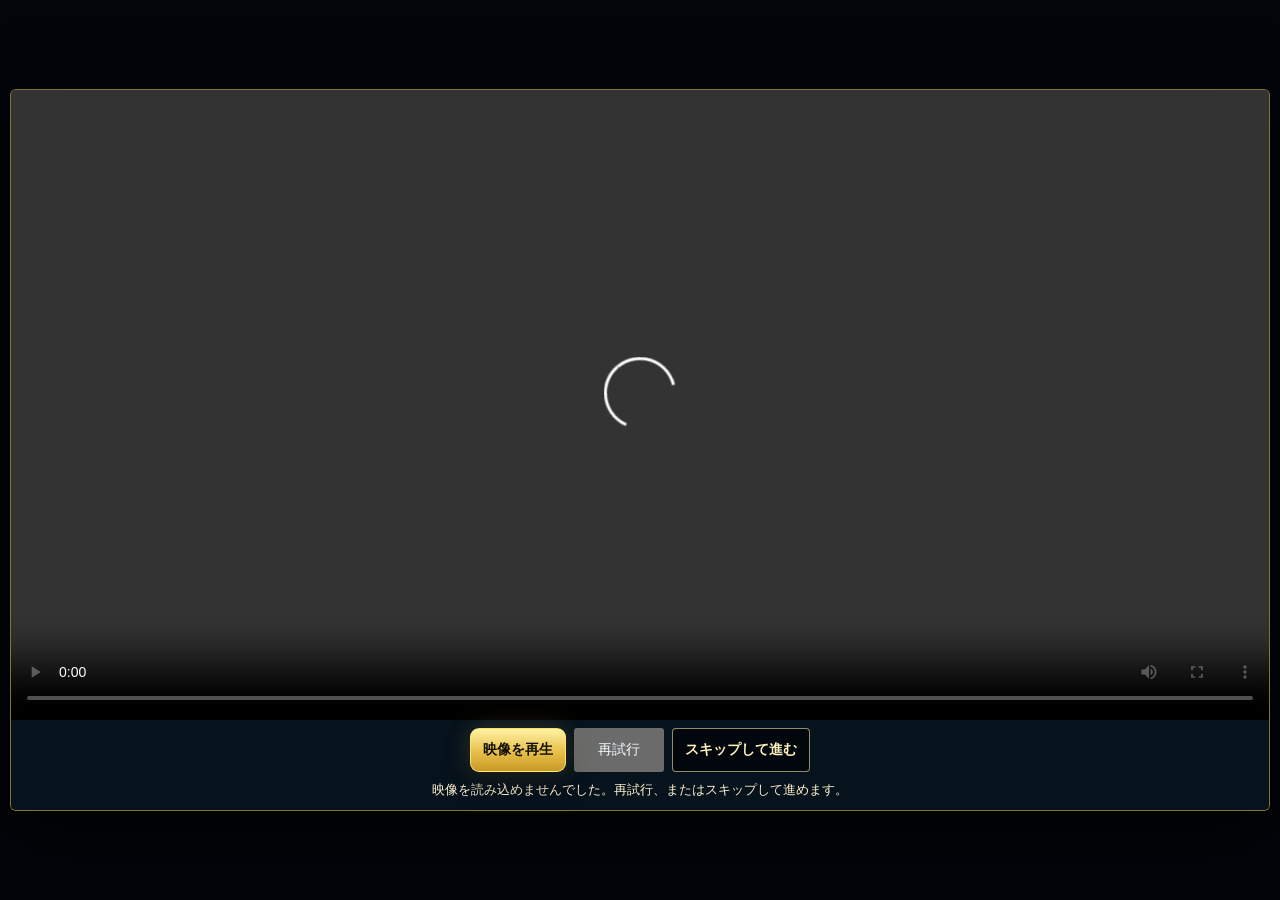
==== commit c8d941e5: "Keep opening video controls reachable and enable faststart" ====
--- a/tanohama-improved/index.html
+++ b/tanohama-improved/index.html
@@ -54,6 +54,7 @@
     <link rel="stylesheet" href="./stage2.css?v=recovery-20261004-1" />
       <link rel="stylesheet" href="./recovery-navigation.css?v=recovery-20261004-1">
       <link rel="icon" href="data:,">
+      <link rel="stylesheet" href="./opening-fix.css?v=opening-20261006-1">
   </head>
   <body>
     <div class="rotate-guard" aria-hidden="true">
@@ -117,7 +118,7 @@
     </dialog>
 
     <script src="./recovery-save-backup.js?v=recovery-20261004-1"></script>
-    <script src="./app.js?v=recovery-20261004-1"></script>
+    <script src="./app.js?v=opening-20261006-1"></script>
       <script src="./recovery-navigation.js?v=recovery-20261004-1"></script>
   </body>
 </html>
--- a/tanohama-improved/opening-fix.css
+++ b/tanohama-improved/opening-fix.css
@@ -0,0 +1,31 @@
+/* Keep the opening's escape controls inside the visible LINE/Android viewport. */
+body.opening-video-active { --side-menu-w:0px !important; --mobile-nav-h:0px !important; }
+body.opening-video-active .rotate-guard,body.opening-video-active #recoveryMenu { display:none !important; }
+html body.opening-video-active.stage-intro-mode .phone-shell,
+html body.opening-video-active.stage-intro-mode .game-card,
+body.opening-video-active #game {
+ left:0 !important; top:0 !important; width:var(--app-width,100vw) !important; max-width:100vw !important;
+ height:var(--app-height,100dvh) !important; min-height:0 !important; max-height:var(--app-height,100dvh) !important;
+ margin:0 !important; padding:0 !important; overflow:hidden !important;
+}
+html body.opening-video-active.stage-intro-mode .intro-video-stage {
+ display:flex !important; justify-content:center !important; align-items:center !important;
+ width:100% !important; height:100% !important; min-height:0 !important; max-height:100% !important; padding:10px !important;
+}
+body.opening-video-active .opening-video-shell {
+ display:flex !important; flex-direction:column !important; width:min(100%,1280px) !important;
+ height:auto !important; max-height:calc(var(--app-height,100dvh) - 20px) !important; aspect-ratio:auto !important; overflow:auto !important;
+}
+body.opening-video-active #openingVideo {
+ width:100% !important; height:min(70dvh,calc(var(--app-height,100dvh) - 150px)) !important;
+ max-height:calc(var(--app-height,100dvh) - 150px) !important; min-height:80px !important;
+ object-fit:contain !important; flex:none !important;
+}
+.opening-video-controls { display:flex; flex-wrap:wrap; justify-content:center; gap:8px; padding:8px; flex:none; background:#06121c; }
+.opening-video-controls #openingVideoStart,.opening-video-controls #openingVideoRetry,.opening-video-controls #openingVideoSkip {
+ position:static !important; inset:auto !important; transform:none !important; width:auto !important;
+ min-height:44px !important; min-width:90px !important; padding:8px 12px !important; font-size:14px !important;
+ display:inline-flex !important; align-items:center; justify-content:center; flex:none;
+}
+#openingVideoStatus { position:static !important; margin:0 !important; padding:0 12px 10px !important;
+ color:#fff1d0; background:#06121c; font-size:13px; line-height:1.5; text-align:center; flex:none; }
